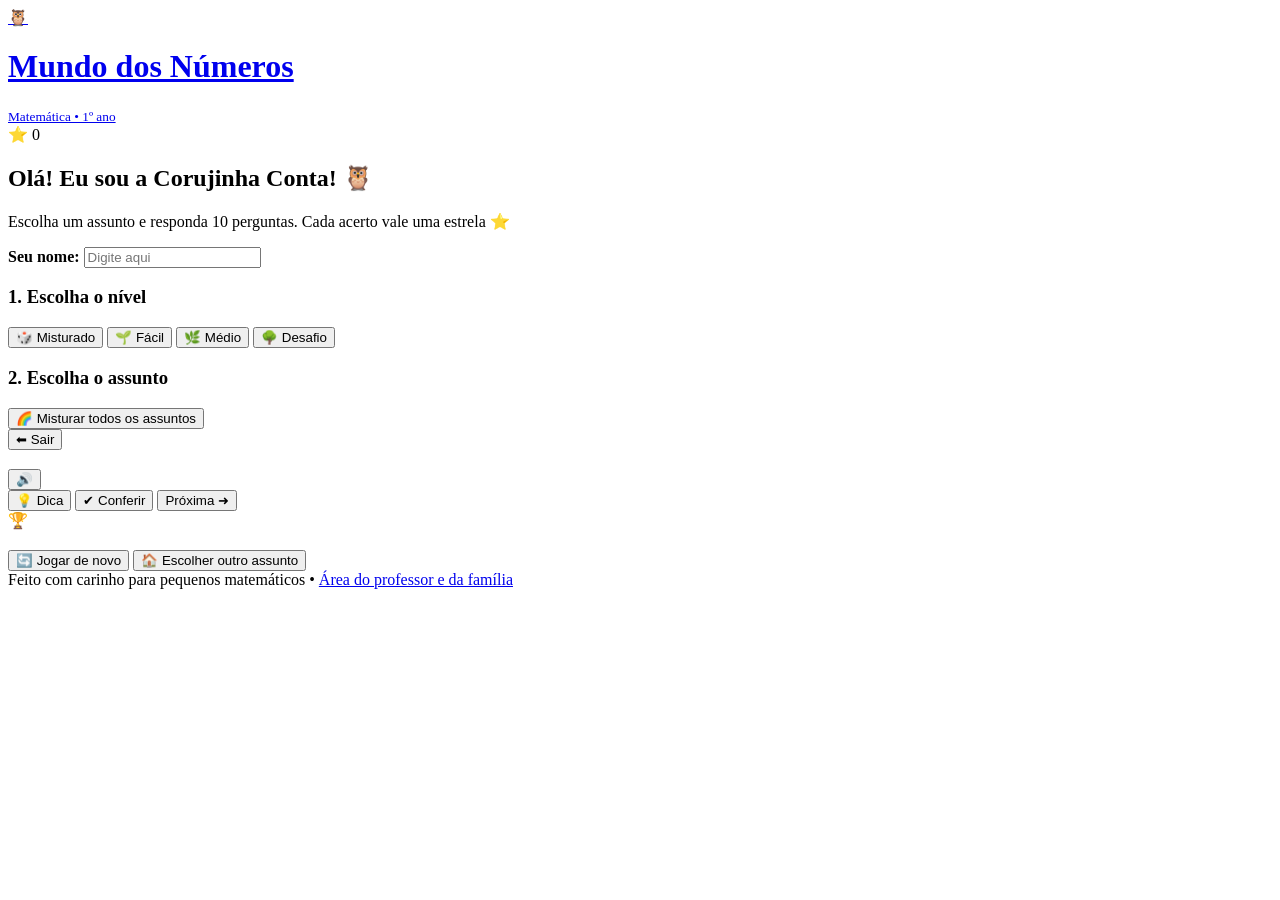
==== index.html @ fe27e99d "Add files via upload" ====
<!doctype html>
<html lang="pt-BR">
<head>
  <meta charset="utf-8">
  <meta name="viewport" content="width=device-width, initial-scale=1">
  <title>Mundo dos Números</title>
  <meta name="description" content="Matemática divertida para o 1º ano do Ensino Fundamental: mais de 1.600 questões para crianças de 6 e 7 anos.">
  <link rel="icon" href="data:image/svg+xml,<svg xmlns='http://www.w3.org/2000/svg' viewBox='0 0 100 100'><text y='.9em' font-size='90'>🦉</text></svg>">
  <link rel="preconnect" href="https://fonts.googleapis.com">
  <link rel="preconnect" href="https://fonts.gstatic.com" crossorigin>
  <link href="https://fonts.googleapis.com/css2?family=Baloo+2:wght@500;600;700;800&family=Nunito:wght@600;700;800&display=swap" rel="stylesheet">
  <link rel="stylesheet" href="css/style.css">
</head>
<body>
  <header class="topo">
    <a class="marca" href="index.html" aria-label="Início">
      <span class="mascote" aria-hidden="true">🦉</span>
      <span><h1>Mundo dos Números</h1><small>Matemática • 1º ano</small></span>
    </a>
    <div class="estrelas-total" id="estrelasTotal" title="Estrelas conquistadas">⭐ 0</div>
  </header>

  <main>
    <!-- ===================== INÍCIO ===================== -->
    <section id="telaInicio">
      <div class="ola">
        <div class="balao">
          <h2 id="saudacao">Olá! Eu sou a Corujinha Conta! 🦉</h2>
          <p>Escolha um assunto e responda 10 perguntas. Cada acerto vale uma estrela ⭐</p>
        </div>
        <div class="nome-campo">
          <label for="nome" style="font-weight:800">Seu nome:</label>
          <input id="nome" maxlength="20" placeholder="Digite aqui" autocomplete="off">
        </div>
      </div>

      <h3 class="secao-titulo">1. Escolha o nível</h3>
      <div class="niveis" role="group" aria-label="Nível">
        <button class="nivel" data-nivel="0" aria-pressed="true">🎲 Misturado</button>
        <button class="nivel" data-nivel="1" aria-pressed="false">🌱 Fácil</button>
        <button class="nivel" data-nivel="2" aria-pressed="false">🌿 Médio</button>
        <button class="nivel" data-nivel="3" aria-pressed="false">🌳 Desafio</button>
      </div>

      <h3 class="secao-titulo">2. Escolha o assunto</h3>
      <div class="temas" id="listaTemas"></div>
      <button class="botao misturar" id="btnMisturar">🌈 Misturar todos os assuntos</button>
    </section>

    <!-- ===================== QUESTÃO ===================== -->
    <section id="telaQuiz" class="oculto">
      <div class="quiz-topo">
        <button class="botao secundario" id="btnSair" aria-label="Voltar ao início">⬅ Sair</button>
        <div class="titulo" id="quizTitulo"></div>
        <div class="bolinhas" id="bolinhas" aria-label="Progresso"></div>
      </div>

      <article class="cartao" id="cartao">
        <div class="etiquetas" id="etiquetas"></div>
        <div class="enunciado-linha">
          <h2 class="enunciado" id="enunciado"></h2>
          <button class="ouvir" id="btnOuvir" title="Ouvir a pergunta" aria-label="Ouvir a pergunta">🔊</button>
        </div>
        <div class="visual oculto" id="visual"></div>
        <div class="relogio oculto" id="relogio"></div>

        <div id="areaResposta"></div>

        <div class="caixa-dica oculto" id="caixaDica"></div>
        <div class="retorno oculto" id="retorno" role="status" aria-live="polite"></div>

        <div class="acoes">
          <button class="botao dica" id="btnDica">💡 Dica</button>
          <button class="botao verde" id="btnConferir">✔ Conferir</button>
          <button class="botao oculto" id="btnProxima">Próxima ➜</button>
        </div>
      </article>
    </section>

    <!-- ===================== RESULTADO ===================== -->
    <section id="telaResultado" class="oculto">
      <article class="cartao resultado">
        <div class="grande" id="resEmoji">🏆</div>
        <h2 id="resTitulo"></h2>
        <p id="resTexto" style="font-weight:700;font-size:20px"></p>
        <div class="grande" id="resEstrelas" style="font-size:44px"></div>
        <div class="acoes">
          <button class="botao" id="btnDeNovo">🔄 Jogar de novo</button>
          <button class="botao secundario" id="btnInicio">🏠 Escolher outro assunto</button>
        </div>
        <div class="revisao oculto" id="revisao"></div>
      </article>
    </section>
  </main>

  <footer class="rodape">
    Feito com carinho para pequenos matemáticos • <a href="professor.html">Área do professor e da família</a>
  </footer>

  <script src="js/questoes.js"></script>
  <script src="js/comum.js"></script>
  <script src="js/app.js"></script>
</body>
</html>
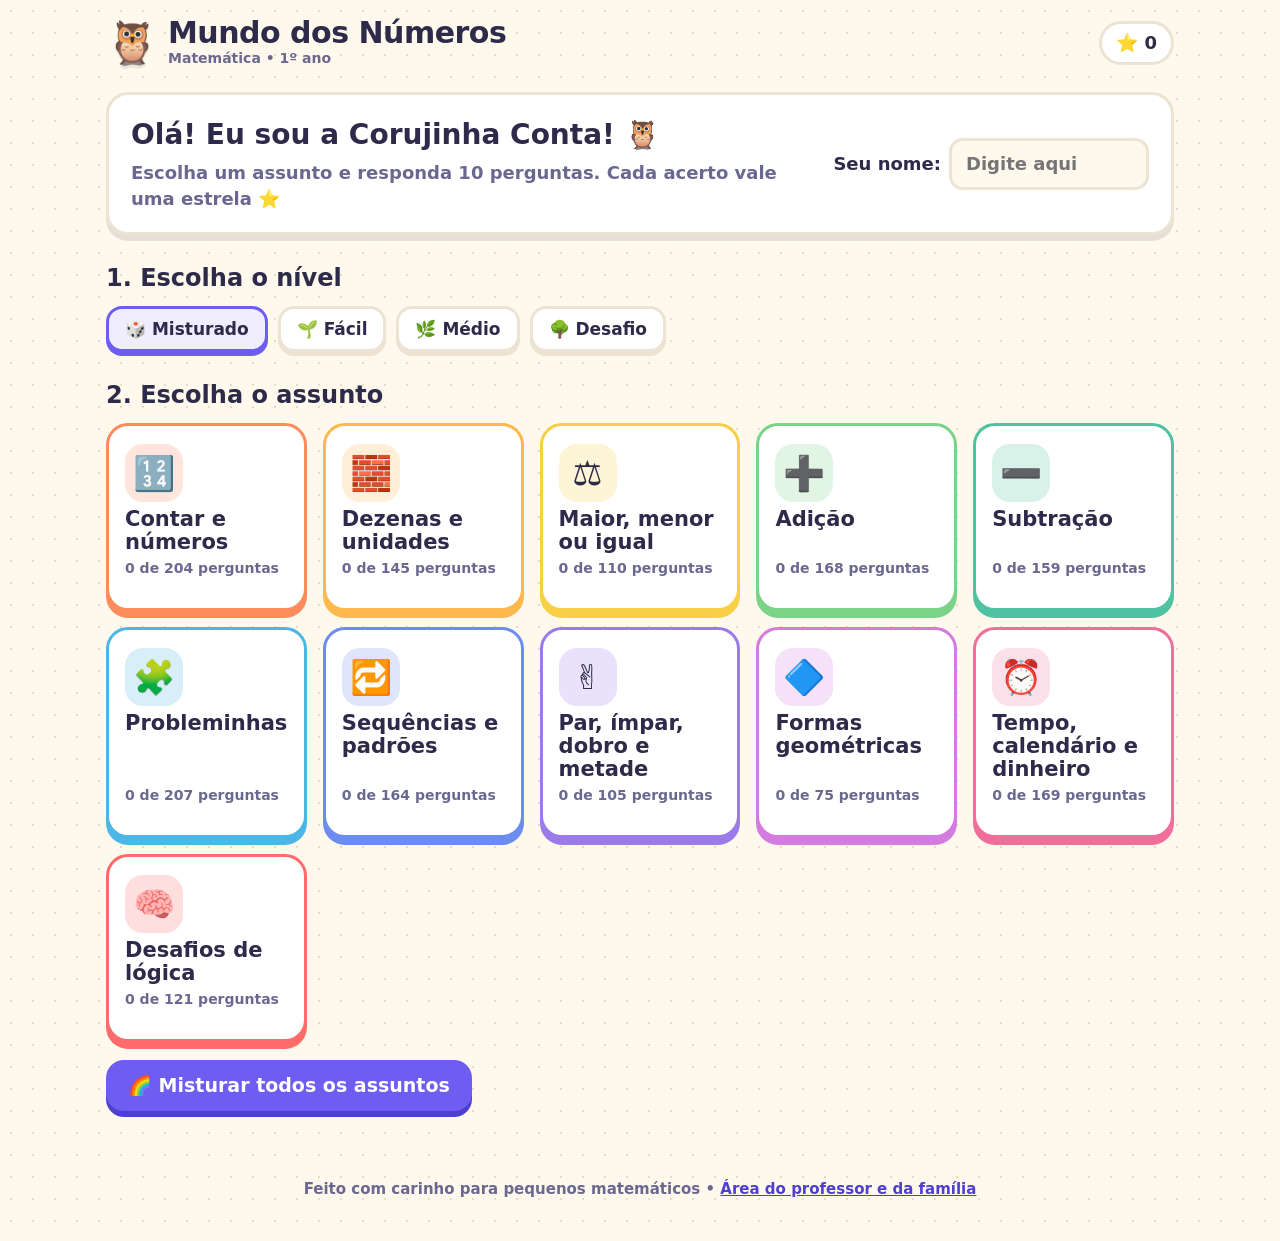
==== commit c2d929b4: "Add files via upload" ====
--- a/index.html
+++ b/index.html
@@ -1,4 +1,6 @@
 <!doctype html>
+<!-- ARQUIVO GERADO por scripts/montar_site.py a partir de modelos/index.html.
+     Para mudar a página, edite modelos/index.html, css/ ou js/ e rode o gerador. -->
 <html lang="pt-BR">
 <head>
   <meta charset="utf-8">
@@ -9,7 +11,281 @@
   <link rel="preconnect" href="https://fonts.googleapis.com">
   <link rel="preconnect" href="https://fonts.gstatic.com" crossorigin>
   <link href="https://fonts.googleapis.com/css2?family=Baloo+2:wght@500;600;700;800&family=Nunito:wght@600;700;800&display=swap" rel="stylesheet">
-  <link rel="stylesheet" href="css/style.css">
+  <style>
+/* ==========================================================================
+   Mundo dos Números — estilos
+   Para mudar as cores do site inteiro, altere as variáveis abaixo.
+   ========================================================================== */
+:root {
+  --fundo: #fff8ec;
+  --papel: #ffffff;
+  --tinta: #2d2a4a;
+  --tinta-suave: #6b6890;
+  --linha: #ece3d2;
+  --primaria: #6d5df0;
+  --primaria-escura: #4e3fd0;
+  --certo: #2fb67a;
+  --certo-fundo: #e3f8ee;
+  --errado: #ef5b6c;
+  --errado-fundo: #ffe9ec;
+  --dica: #ffb020;
+  --dica-fundo: #fff3d6;
+  --sombra: 0 6px 0 rgba(45, 42, 74, .12);
+  --raio: 22px;
+  --fonte-titulo: "Baloo 2", "Comic Sans MS", system-ui, sans-serif;
+  --fonte-texto: "Nunito", system-ui, sans-serif;
+}
+
+* { box-sizing: border-box; }
+html, body { margin: 0; }
+body {
+  font-family: var(--fonte-texto);
+  color: var(--tinta);
+  background-color: var(--fundo);
+  background-image: radial-gradient(#e9dcc3 1.2px, transparent 1.2px);
+  background-size: 22px 22px;
+  min-height: 100vh;
+  font-size: 18px;
+  line-height: 1.45;
+}
+button { font-family: inherit; cursor: pointer; }
+a { color: var(--primaria-escura); }
+.oculto { display: none !important; }
+
+/* ---------- topo ---------- */
+.topo {
+  display: flex; align-items: center; justify-content: space-between; gap: 12px;
+  max-width: 1100px; margin: 0 auto; padding: 18px 16px 6px;
+}
+.marca { display: flex; align-items: center; gap: 10px; text-decoration: none; color: var(--tinta); }
+.marca .mascote { font-size: 42px; line-height: 1; filter: drop-shadow(0 3px 0 rgba(0,0,0,.08)); }
+.marca h1 { font-family: var(--fonte-titulo); font-size: 30px; margin: 0; line-height: 1; letter-spacing: -.5px; }
+.marca small { display: block; font-size: 14px; color: var(--tinta-suave); font-weight: 700; }
+.estrelas-total {
+  background: var(--papel); border: 3px solid var(--linha); border-radius: 999px;
+  padding: 6px 14px; font-weight: 800; font-size: 18px; white-space: nowrap;
+}
+
+main { max-width: 1100px; margin: 0 auto; padding: 8px 16px 48px; }
+
+/* ---------- boas-vindas ---------- */
+.ola {
+  display: flex; gap: 18px; align-items: center; flex-wrap: wrap;
+  background: var(--papel); border-radius: var(--raio); padding: 20px 22px;
+  border: 3px solid var(--linha); box-shadow: var(--sombra); margin: 10px 0 22px;
+}
+.ola .balao { flex: 1 1 280px; }
+.ola h2 { font-family: var(--fonte-titulo); font-size: 28px; margin: 0 0 4px; }
+.ola p { margin: 0; color: var(--tinta-suave); font-weight: 600; }
+.nome-campo { display: flex; gap: 8px; align-items: center; flex-wrap: wrap; }
+.nome-campo input {
+  font: inherit; font-weight: 700; padding: 10px 14px; border-radius: 14px;
+  border: 3px solid var(--linha); min-width: 0; width: 200px; background: var(--fundo);
+}
+.nome-campo input:focus { outline: none; border-color: var(--primaria); }
+
+.secao-titulo { font-family: var(--fonte-titulo); font-size: 24px; margin: 26px 0 10px; }
+
+/* ---------- níveis ---------- */
+.niveis { display: flex; gap: 10px; flex-wrap: wrap; }
+.nivel {
+  border: 3px solid var(--linha); background: var(--papel); color: var(--tinta);
+  border-radius: 16px; padding: 10px 16px; font-weight: 800; font-size: 17px;
+  box-shadow: 0 4px 0 var(--linha); transition: transform .08s;
+}
+.nivel[aria-pressed="true"] { border-color: var(--primaria); background: #efedff; box-shadow: 0 4px 0 var(--primaria); }
+.nivel:active { transform: translateY(3px); box-shadow: 0 1px 0 var(--linha); }
+
+/* ---------- cartões de tema ---------- */
+.temas { display: grid; grid-template-columns: repeat(auto-fill, minmax(200px, 1fr)); gap: 16px; }
+.tema {
+  position: relative; text-align: left; border: none; border-radius: var(--raio);
+  padding: 18px 16px 16px; background: var(--papel); color: var(--tinta);
+  box-shadow: 0 7px 0 var(--cor, var(--primaria)); border: 3px solid var(--cor, var(--primaria));
+  transition: transform .1s, box-shadow .1s; min-height: 150px;
+  display: flex; flex-direction: column; gap: 6px;
+}
+.tema:hover { transform: translateY(-3px); box-shadow: 0 10px 0 var(--cor); }
+.tema:active { transform: translateY(5px); box-shadow: 0 2px 0 var(--cor); }
+.tema .icone {
+  font-size: 34px; width: 58px; height: 58px; border-radius: 18px; display: grid; place-items: center;
+  background: var(--fundo); /* navegadores antigos */
+  background: color-mix(in srgb, var(--cor) 22%, white);
+}
+.tema .nome { font-family: var(--fonte-titulo); font-size: 21px; line-height: 1.1; font-weight: 700; }
+.tema .info { font-size: 14px; color: var(--tinta-suave); font-weight: 700; margin-top: auto; }
+.barra { height: 10px; border-radius: 99px; background: var(--linha); overflow: hidden; }
+.barra > span { display: block; height: 100%; background: var(--cor, var(--primaria)); border-radius: 99px; }
+
+.botao {
+  border: none; border-radius: 18px; padding: 14px 22px; font-size: 19px; font-weight: 800;
+  background: var(--primaria); color: white; box-shadow: 0 6px 0 var(--primaria-escura);
+  transition: transform .08s, box-shadow .08s; display: inline-flex; align-items: center; gap: 8px;
+}
+.botao:active { transform: translateY(4px); box-shadow: 0 2px 0 var(--primaria-escura); }
+.botao.secundario { background: var(--papel); color: var(--tinta); border: 3px solid var(--linha); box-shadow: 0 5px 0 var(--linha); }
+.botao.dica { background: var(--dica); box-shadow: 0 6px 0 #d48a00; color: #3b2a00; }
+.botao.verde { background: var(--certo); box-shadow: 0 6px 0 #1f8a5a; }
+.botao:disabled { opacity: .45; cursor: not-allowed; }
+.misturar { margin-top: 18px; }
+
+/* ---------- tela de questão ---------- */
+.quiz-topo { display: flex; align-items: center; gap: 12px; flex-wrap: wrap; margin: 8px 0 14px; }
+.quiz-topo .titulo { font-family: var(--fonte-titulo); font-size: 22px; font-weight: 700; flex: 1; }
+.bolinhas { display: flex; gap: 6px; flex-wrap: wrap; }
+.bolinhas span {
+  width: 22px; height: 22px; border-radius: 50%; background: var(--linha); border: 3px solid var(--papel);
+  box-shadow: 0 0 0 2px var(--linha);
+}
+.bolinhas span.atual { background: var(--primaria); box-shadow: 0 0 0 2px var(--primaria); }
+.bolinhas span.ok { background: var(--certo); box-shadow: 0 0 0 2px var(--certo); }
+.bolinhas span.quase { background: var(--dica); box-shadow: 0 0 0 2px var(--dica); }
+.bolinhas span.erro { background: var(--errado); box-shadow: 0 0 0 2px var(--errado); }
+
+.cartao {
+  background: var(--papel); border-radius: 28px; border: 3px solid var(--linha);
+  box-shadow: var(--sombra); padding: 26px 24px; max-width: 820px; margin: 0 auto;
+}
+.etiquetas { display: flex; gap: 8px; flex-wrap: wrap; margin-bottom: 10px; }
+.etiqueta { font-size: 13px; font-weight: 800; padding: 4px 10px; border-radius: 99px; background: var(--fundo); color: var(--tinta-suave); }
+.enunciado-linha { display: flex; gap: 12px; align-items: flex-start; }
+.enunciado { font-family: var(--fonte-titulo); font-size: 30px; line-height: 1.2; margin: 0; flex: 1; font-weight: 600; }
+.ouvir {
+  border: 3px solid var(--linha); background: var(--fundo); border-radius: 14px; font-size: 22px;
+  width: 50px; height: 50px; flex: none;
+}
+.visual {
+  font-size: 40px; line-height: 1.5; text-align: center; margin: 18px 0 6px; letter-spacing: 2px;
+  word-break: break-word; background: var(--fundo); border-radius: 18px; padding: 12px;
+}
+.relogio { display: flex; justify-content: center; margin: 14px 0; }
+.relogio svg { width: 220px; height: 220px; }
+
+/* opções */
+.opcoes { display: grid; grid-template-columns: repeat(auto-fit, minmax(150px, 1fr)); gap: 12px; margin-top: 22px; }
+.opcao {
+  border: 3px solid var(--linha); background: var(--papel); color: var(--tinta);
+  border-radius: 18px; padding: 16px 12px; font-size: 24px; font-weight: 800; min-height: 70px;
+  box-shadow: 0 5px 0 var(--linha); transition: transform .08s;
+}
+.opcao:hover:not(:disabled) { border-color: var(--primaria); }
+.opcao.marcada { border-color: var(--primaria); background: #efedff; box-shadow: 0 5px 0 var(--primaria); }
+.opcao.certa { border-color: var(--certo); background: var(--certo-fundo); box-shadow: 0 5px 0 var(--certo); }
+.opcao.errada { border-color: var(--errado); background: var(--errado-fundo); box-shadow: 0 5px 0 var(--errado); }
+.opcoes.sinais .opcao { font-size: 40px; }
+
+/* resposta numérica + teclado */
+.numero-area { display: flex; flex-direction: column; align-items: center; gap: 14px; margin-top: 22px; }
+.visor {
+  font-family: var(--fonte-titulo); font-size: 48px; font-weight: 700; min-width: 160px; text-align: center;
+  border: 4px dashed var(--primaria); border-radius: 20px; padding: 4px 20px; background: #f6f5ff; min-height: 80px;
+}
+.visor.vazio { color: #c8c3ef; }
+.teclado { display: grid; grid-template-columns: repeat(3, 76px); gap: 10px; }
+.tecla {
+  border: 3px solid var(--linha); background: var(--papel); border-radius: 16px; height: 64px;
+  font-size: 28px; font-weight: 800; color: var(--tinta); box-shadow: 0 5px 0 var(--linha);
+}
+.tecla:active { transform: translateY(4px); box-shadow: 0 1px 0 var(--linha); }
+.tecla.apagar { font-size: 22px; }
+
+/* ordenar */
+.ordenar-resp, .ordenar-itens { display: flex; gap: 10px; flex-wrap: wrap; justify-content: center; margin-top: 16px; }
+.ordenar-resp {
+  min-height: 74px; border: 4px dashed var(--linha); border-radius: 20px; padding: 10px; align-items: center;
+}
+.ficha {
+  border: 3px solid var(--primaria); background: #efedff; color: var(--tinta); border-radius: 16px;
+  padding: 10px 18px; font-size: 24px; font-weight: 800; box-shadow: 0 4px 0 var(--primaria); min-width: 64px;
+}
+.ficha:disabled { opacity: .25; }
+.ordenar-resp .ficha { background: var(--papel); }
+.ordenar-resp .vazio { color: var(--tinta-suave); font-weight: 700; }
+
+.acoes { display: flex; gap: 12px; justify-content: center; flex-wrap: wrap; margin-top: 24px; }
+
+/* dica e retorno */
+.caixa-dica, .retorno { margin-top: 18px; border-radius: 18px; padding: 14px 18px; font-weight: 700; font-size: 19px; }
+.caixa-dica { background: var(--dica-fundo); border: 3px solid var(--dica); }
+.retorno.certo { background: var(--certo-fundo); border: 3px solid var(--certo); }
+.retorno.errado { background: var(--errado-fundo); border: 3px solid var(--errado); }
+.retorno.quase { background: var(--dica-fundo); border: 3px solid var(--dica); }
+.retorno strong { font-family: var(--fonte-titulo); font-size: 24px; display: block; }
+
+/* resultado */
+.resultado { text-align: center; }
+.resultado .grande { font-size: 76px; line-height: 1; margin: 6px 0; }
+.resultado h2 { font-family: var(--fonte-titulo); font-size: 36px; margin: 6px 0; }
+.revisao { text-align: left; margin-top: 22px; }
+.revisao li { margin-bottom: 10px; }
+
+.rodape { text-align: center; color: var(--tinta-suave); font-size: 15px; padding: 20px 16px 40px; font-weight: 600; }
+
+/* animações */
+@keyframes pulo { 0%,100% { transform: scale(1); } 40% { transform: scale(1.06); } }
+@keyframes tremer { 0%,100% { transform: translateX(0); } 25% { transform: translateX(-8px); } 75% { transform: translateX(8px); } }
+.pular { animation: pulo .35s ease; }
+.tremer { animation: tremer .3s ease; }
+.confete { position: fixed; top: -40px; font-size: 28px; pointer-events: none; z-index: 50; animation: cair 1.6s linear forwards; }
+@keyframes cair { to { transform: translateY(110vh) rotate(540deg); opacity: .8; } }
+@media (prefers-reduced-motion: reduce) {
+  .pular, .tremer, .confete { animation: none !important; }
+  .confete { display: none; }
+}
+
+/* ---------- área do professor ---------- */
+.filtros {
+  display: grid; grid-template-columns: repeat(auto-fit, minmax(180px, 1fr)); gap: 12px;
+  background: var(--papel); border: 3px solid var(--linha); border-radius: var(--raio); padding: 16px; margin: 14px 0;
+}
+.filtros label { display: flex; flex-direction: column; font-weight: 800; font-size: 14px; gap: 4px; color: var(--tinta-suave); }
+.filtros select, .filtros input {
+  font: inherit; font-size: 16px; padding: 8px 10px; border-radius: 12px; border: 3px solid var(--linha); background: var(--fundo); color: var(--tinta);
+}
+.resumo { display: grid; grid-template-columns: repeat(auto-fill, minmax(150px, 1fr)); gap: 10px; margin: 10px 0 18px; }
+.resumo div { background: var(--papel); border-radius: 16px; border: 3px solid var(--linha); padding: 10px 12px; font-weight: 700; font-size: 15px; }
+.resumo b { display: block; font-family: var(--fonte-titulo); font-size: 26px; }
+.lista-q { list-style: none; padding: 0; margin: 0; display: flex; flex-direction: column; gap: 10px; }
+.lista-q li { background: var(--papel); border-radius: 16px; border: 3px solid var(--linha); padding: 12px 16px; font-size: 16px; }
+.lista-q .cab { display: flex; gap: 8px; flex-wrap: wrap; font-size: 13px; font-weight: 800; color: var(--tinta-suave); margin-bottom: 4px; }
+.lista-q .q-enun { font-weight: 700; font-size: 17px; }
+.lista-q .q-vis { font-size: 24px; letter-spacing: 1px; margin: 4px 0; }
+.lista-q .q-op { color: var(--tinta-suave); }
+.lista-q .q-resp { color: var(--certo); font-weight: 800; }
+.lista-q .q-exp { color: var(--tinta-suave); font-size: 15px; }
+.lista-q svg { width: 90px; height: 90px; display: block; margin: 4px 0; }
+.mais { display: block; margin: 16px auto; }
+
+/* folha para imprimir */
+.folha { display: none; }
+@media print {
+  @page { margin: 14mm; }
+  body { background: white; font-size: 14pt; }
+  .nao-imprimir, .topo, .rodape { display: none !important; }
+  .folha { display: block; }
+  .folha h1 { font-family: var(--fonte-titulo); font-size: 22pt; margin: 0 0 4pt; }
+  .folha .cabecalho { border-bottom: 2px solid #999; padding-bottom: 8pt; margin-bottom: 12pt; }
+  .folha ol { padding-left: 22pt; }
+  .folha li { margin-bottom: 14pt; break-inside: avoid; }
+  .folha .linha-resp { display: inline-block; border-bottom: 1.5px solid #555; min-width: 90pt; margin-left: 6pt; }
+  .folha .vis { font-size: 20pt; }
+  .folha svg { width: 110px; height: 110px; display: block; }
+  .folha .gabarito { break-before: page; }
+  .folha .op { margin-left: 4pt; }
+}
+
+@media (max-width: 560px) {
+  body { font-size: 17px; }
+  .marca h1 { font-size: 24px; }
+  .marca .mascote { font-size: 34px; }
+  .enunciado { font-size: 24px; }
+  .visual { font-size: 30px; }
+  .cartao { padding: 18px 14px; border-radius: 22px; }
+  .teclado { grid-template-columns: repeat(3, 68px); }
+  .opcao { font-size: 20px; }
+}
+
+</style>
 </head>
 <body>
   <header class="topo">
@@ -97,8 +373,2186 @@
     Feito com carinho para pequenos matemáticos • <a href="professor.html">Área do professor e da família</a>
   </footer>
 
-  <script src="js/questoes.js"></script>
-  <script src="js/comum.js"></script>
-  <script src="js/app.js"></script>
+  <script>
+    /* Mostra um aviso na tela se algo der errado (em vez de deixar a página parada). */
+    window.mostrarProblema = function (msg) {
+      var d = document.getElementById("avisoProblema");
+      if (!d) {
+        d = document.createElement("div");
+        d.id = "avisoProblema";
+        d.setAttribute("role", "alert");
+        d.style.cssText = "max-width:820px;margin:16px auto;padding:16px 20px;border-radius:18px;background:#ffe9ec;border:3px solid #ef5b6c;color:#2d2a4a;font:600 17px/1.45 system-ui,sans-serif";
+        d.innerHTML = "<b>Ops! O site não carregou direito.</b><br>Tente recarregar a página (tecla F5). Se continuar, envie o detalhe abaixo para quem mantém o site.<br><small id='avisoDetalhe'></small>";
+        (document.body || document.documentElement).insertBefore(d, (document.body || document.documentElement).firstChild);
+      }
+      document.getElementById("avisoDetalhe").innerHTML = "Detalhe técnico: " + String(msg).replace(/</g, "&lt;");
+    };
+    window.onerror = function (msg, arquivo, linha) {
+      var f = arquivo ? String(arquivo).split("/").pop() : "";
+      window.mostrarProblema(msg + (f ? " (" + f + ", linha " + linha + ")" : ""));
+    };
+  </script>
+  <script>
+/* ---- js/questoes.js ---- */
+// Arquivo gerado automaticamente por scripts/gerar_questoes.py — não edite à mão.
+window.TEMAS = [{"id": "contagem", "sigla": "CON", "nome": "Contar e números", "icone": "🔢", "cor": "#ff8a5c", "bncc": "EF01MA01, EF01MA02, EF01MA04"}, {"id": "dezenas", "sigla": "DEZ", "nome": "Dezenas e unidades", "icone": "🧱", "cor": "#ffb84d", "bncc": "EF01MA07"}, {"id": "comparar", "sigla": "COM", "nome": "Maior, menor ou igual", "icone": "⚖️", "cor": "#f7d046", "bncc": "EF01MA03, EF01MA05"}, {"id": "adicao", "sigla": "ADI", "nome": "Adição", "icone": "➕", "cor": "#7bd389", "bncc": "EF01MA06, EF01MA08"}, {"id": "subtracao", "sigla": "SUB", "nome": "Subtração", "icone": "➖", "cor": "#4fc3a1", "bncc": "EF01MA06, EF01MA08"}, {"id": "problemas", "sigla": "PRO", "nome": "Probleminhas", "icone": "🧩", "cor": "#4db6e8", "bncc": "EF01MA08"}, {"id": "sequencias", "sigla": "SEQ", "nome": "Sequências e padrões", "icone": "🔁", "cor": "#6d8cf0", "bncc": "EF01MA09, EF01MA10"}, {"id": "parimpar", "sigla": "PAR", "nome": "Par, ímpar, dobro e metade", "icone": "✌️", "cor": "#9b7be8", "bncc": "EF01MA06, EF01MA08"}, {"id": "geometria", "sigla": "GEO", "nome": "Formas geométricas", "icone": "🔷", "cor": "#d47be0", "bncc": "EF01MA11, EF01MA12, EF01MA13, EF01MA14"}, {"id": "medidas", "sigla": "MED", "nome": "Tempo, calendário e dinheiro", "icone": "⏰", "cor": "#ef6f9a", "bncc": "EF01MA15, EF01MA16, EF01MA17, EF01MA18, EF01MA19"}, {"id": "desafios", "sigla": "DES", "nome": "Desafios de lógica", "icone": "🧠", "cor": "#ff6b6b", "bncc": "EF01MA08, EF01MA10"}];
+window.QUESTOES = [
+{"id": "CON-001", "tema": "contagem", "nivel": 1, "tipo": "numero", "enunciado": "Quantas maçãs você vê?", "visual": "🍎🍎🍎🍎", "resposta": 4, "dica": "Aponte com o dedo e conte um por um.", "explicacao": "São 4 maçãs.", "bncc": "EF01MA02"},
+{"id": "CON-002", "tema": "contagem", "nivel": 1, "tipo": "numero", "enunciado": "Quantas maçãs você vê?", "visual": "🍎🍎🍎🍎🍎 🍎", "resposta": 6, "dica": "Aponte com o dedo e conte um por um.", "explicacao": "São 6 maçãs.", "bncc": "EF01MA02"},
+{"id": "CON-003", "tema": "contagem", "nivel": 2, "tipo": "numero", "enunciado": "Quantas maçãs você vê?", "visual": "🍎🍎🍎🍎🍎 🍎🍎🍎🍎🍎 🍎🍎🍎🍎🍎 🍎🍎🍎🍎", "resposta": 19, "dica": "Os desenhos estão em grupinhos de 5. Conte de 5 em 5 e depois o que sobrou!", "explicacao": "Há 3 grupos de 5 (15) e mais 4: 15 + 4 = 19.", "bncc": "EF01MA02"},
+{"id": "CON-004", "tema": "contagem", "nivel": 3, "tipo": "numero", "enunciado": "Quantas maçãs você vê?", "visual": "🍎🍎🍎🍎🍎 🍎🍎🍎🍎🍎 🍎🍎🍎🍎🍎 🍎🍎🍎🍎🍎 🍎🍎🍎🍎🍎 🍎🍎🍎🍎🍎 🍎", "resposta": 31, "dica": "Os desenhos estão em grupinhos de 5. Conte de 5 em 5 e depois o que sobrou!", "explicacao": "Há 6 grupos de 5 (30) e mais 1: 30 + 1 = 31.", "bncc": "EF01MA02"},
+{"id": "CON-005", "tema": "contagem", "nivel": 3, "tipo": "numero", "enunciado": "Quantas maçãs você vê?", "visual": "🍎🍎🍎🍎🍎 🍎🍎🍎🍎🍎 🍎🍎🍎🍎🍎 🍎🍎🍎🍎🍎 🍎🍎", "resposta": 22, "dica": "Os desenhos estão em grupinhos de 5. Conte de 5 em 5 e depois o que sobrou!", "explicacao": "Há 4 grupos de 5 (20) e mais 2: 20 + 2 = 22.", "bncc": "EF01MA02"},
+{"id": "CON-006", "tema": "contagem", "nivel": 1, "tipo": "numero", "enunciado": "Quantas estrelas você vê?", "visual": "⭐⭐⭐⭐⭐", "resposta": 5, "dica": "Aponte com o dedo e conte um por um.", "explicacao": "São 5 estrelas.", "bncc": "EF01MA02"},
+{"id": "CON-007", "tema": "contagem", "nivel": 1, "tipo": "numero", "enunciado": "Quantas estrelas você vê?", "visual": "⭐⭐⭐⭐⭐ ⭐⭐⭐", "resposta": 8, "dica": "Aponte com o dedo e conte um por um.", "explicacao": "São 8 estrelas.", "bncc": "EF01MA02"},
+{"id": "CON-008", "tema": "contagem", "nivel": 2, "tipo": "numero", "enunciado": "Quantas estrelas você vê?", "visual": "⭐⭐⭐⭐⭐ ⭐⭐⭐⭐⭐ ⭐⭐⭐⭐⭐ ⭐⭐⭐⭐⭐", "resposta": 20, "dica": "Os desenhos estão em grupinhos de 5. Conte de 5 em 5 e depois o que sobrou!", "explicacao": "Há 4 grupos de 5 (20) e mais 0: 20 + 0 = 20.", "bncc": "EF01MA02"},
+{"id": "CON-009", "tema": "contagem", "nivel": 2, "tipo": "numero", "enunciado": "Quantas estrelas você vê?", "visual": "⭐⭐⭐⭐⭐ ⭐⭐⭐⭐⭐ ⭐⭐⭐⭐⭐ ⭐⭐⭐⭐", "resposta": 19, "dica": "Os desenhos estão em grupinhos de 5. Conte de 5 em 5 e depois o que sobrou!", "explicacao": "Há 3 grupos de 5 (15) e mais 4: 15 + 4 = 19.", "bncc": "EF01MA02"},
+{"id": "CON-010", "tema": "contagem", "nivel": 3, "tipo": "numero", "enunciado": "Quantas estrelas você vê?", "visual": "⭐⭐⭐⭐⭐ ⭐⭐⭐⭐⭐ ⭐⭐⭐⭐⭐ ⭐⭐⭐⭐⭐ ⭐⭐⭐⭐⭐ ⭐⭐", "resposta": 27, "dica": "Os desenhos estão em grupinhos de 5. Conte de 5 em 5 e depois o que sobrou!", "explicacao": "Há 5 grupos de 5 (25) e mais 2: 25 + 2 = 27.", "bncc": "EF01MA02"},
+{"id": "CON-011", "tema": "contagem", "nivel": 3, "tipo": "numero", "enunciado": "Quantas estrelas você vê?", "visual": "⭐⭐⭐⭐⭐ ⭐⭐⭐⭐⭐ ⭐⭐⭐⭐⭐ ⭐⭐⭐⭐⭐ ⭐⭐⭐⭐⭐ ⭐⭐⭐⭐⭐", "resposta": 30, "dica": "Os desenhos estão em grupinhos de 5. Conte de 5 em 5 e depois o que sobrou!", "explicacao": "Há 6 grupos de 5 (30) e mais 0: 30 + 0 = 30.", "bncc": "EF01MA02"},
+{"id": "CON-012", "tema": "contagem", "nivel": 1, "tipo": "numero", "enunciado": "Quantos peixinhos você vê?", "visual": "🐟🐟🐟🐟🐟 🐟🐟🐟", "resposta": 8, "dica": "Aponte com o dedo e conte um por um.", "explicacao": "São 8 peixinhos.", "bncc": "EF01MA02"},
+{"id": "CON-013", "tema": "contagem", "nivel": 1, "tipo": "numero", "enunciado": "Quantos peixinhos você vê?", "visual": "🐟🐟🐟🐟🐟 🐟🐟🐟🐟🐟", "resposta": 10, "dica": "Aponte com o dedo e conte um por um.", "explicacao": "São 10 peixinhos.", "bncc": "EF01MA02"},
+{"id": "CON-014", "tema": "contagem", "nivel": 2, "tipo": "numero", "enunciado": "Quantos peixinhos você vê?", "visual": "🐟🐟🐟🐟🐟 🐟🐟🐟🐟🐟 🐟🐟🐟🐟🐟 🐟🐟🐟", "resposta": 18, "dica": "Os desenhos estão em grupinhos de 5. Conte de 5 em 5 e depois o que sobrou!", "explicacao": "Há 3 grupos de 5 (15) e mais 3: 15 + 3 = 18.", "bncc": "EF01MA02"},
+{"id": "CON-015", "tema": "contagem", "nivel": 2, "tipo": "numero", "enunciado": "Quantos peixinhos você vê?", "visual": "🐟🐟🐟🐟🐟 🐟🐟🐟🐟🐟 🐟🐟🐟🐟🐟 🐟🐟🐟🐟🐟", "resposta": 20, "dica": "Os desenhos estão em grupinhos de 5. Conte de 5 em 5 e depois o que sobrou!", "explicacao": "Há 4 grupos de 5 (20) e mais 0: 20 + 0 = 20.", "bncc": "EF01MA02"},
+{"id": "CON-016", "tema": "contagem", "nivel": 3, "tipo": "numero", "enunciado": "Quantos peixinhos você vê?", "visual": "🐟🐟🐟🐟🐟 🐟🐟🐟🐟🐟 🐟🐟🐟🐟🐟 🐟🐟🐟🐟🐟 🐟🐟🐟🐟🐟 🐟🐟🐟", "resposta": 28, "dica": "Os desenhos estão em grupinhos de 5. Conte de 5 em 5 e depois o que sobrou!", "explicacao": "Há 5 grupos de 5 (25) e mais 3: 25 + 3 = 28.", "bncc": "EF01MA02"},
+{"id": "CON-017", "tema": "contagem", "nivel": 3, "tipo": "numero", "enunciado": "Quantos peixinhos você vê?", "visual": "🐟🐟🐟🐟🐟 🐟🐟🐟🐟🐟 🐟🐟🐟🐟🐟 🐟🐟🐟🐟🐟 🐟🐟🐟🐟", "resposta": 24, "dica": "Os desenhos estão em grupinhos de 5. Conte de 5 em 5 e depois o que sobrou!", "explicacao": "Há 4 grupos de 5 (20) e mais 4: 20 + 4 = 24.", "bncc": "EF01MA02"},
+{"id": "CON-018", "tema": "contagem", "nivel": 1, "tipo": "numero", "enunciado": "Quantos balões você vê?", "visual": "🎈🎈🎈🎈", "resposta": 4, "dica": "Aponte com o dedo e conte um por um.", "explicacao": "São 4 balões.", "bncc": "EF01MA02"},
+{"id": "CON-019", "tema": "contagem", "nivel": 1, "tipo": "numero", "enunciado": "Quantos balões você vê?", "visual": "🎈🎈🎈🎈🎈 🎈🎈🎈", "resposta": 8, "dica": "Aponte com o dedo e conte um por um.", "explicacao": "São 8 balões.", "bncc": "EF01MA02"},
+{"id": "CON-020", "tema": "contagem", "nivel": 2, "tipo": "numero", "enunciado": "Quantos balões você vê?", "visual": "🎈🎈🎈🎈🎈 🎈🎈🎈🎈🎈 🎈🎈", "resposta": 12, "dica": "Os desenhos estão em grupinhos de 5. Conte de 5 em 5 e depois o que sobrou!", "explicacao": "Há 2 grupos de 5 (10) e mais 2: 10 + 2 = 12.", "bncc": "EF01MA02"},
+{"id": "CON-021", "tema": "contagem", "nivel": 3, "tipo": "numero", "enunciado": "Quantos balões você vê?", "visual": "🎈🎈🎈🎈🎈 🎈🎈🎈🎈🎈 🎈🎈🎈🎈🎈 🎈🎈🎈🎈🎈 🎈🎈🎈🎈🎈", "resposta": 25, "dica": "Os desenhos estão em grupinhos de 5. Conte de 5 em 5 e depois o que sobrou!", "explicacao": "Há 5 grupos de 5 (25) e mais 0: 25 + 0 = 25.", "bncc": "EF01MA02"},
+{"id": "CON-022", "tema": "contagem", "nivel": 3, "tipo": "numero", "enunciado": "Quantos balões você vê?", "visual": "🎈🎈🎈🎈🎈 🎈🎈🎈🎈🎈 🎈🎈🎈🎈🎈 🎈🎈🎈🎈🎈 🎈🎈", "resposta": 22, "dica": "Os desenhos estão em grupinhos de 5. Conte de 5 em 5 e depois o que sobrou!", "explicacao": "Há 4 grupos de 5 (20) e mais 2: 20 + 2 = 22.", "bncc": "EF01MA02"},
+{"id": "CON-023", "tema": "contagem", "nivel": 1, "tipo": "numero", "enunciado": "Quantas flores você vê?", "visual": "🌸🌸🌸🌸🌸 🌸🌸", "resposta": 7, "dica": "Aponte com o dedo e conte um por um.", "explicacao": "São 7 flores.", "bncc": "EF01MA02"},
+{"id": "CON-024", "tema": "contagem", "nivel": 1, "tipo": "numero", "enunciado": "Quantas flores você vê?", "visual": "🌸🌸🌸🌸", "resposta": 4, "dica": "Aponte com o dedo e conte um por um.", "explicacao": "São 4 flores.", "bncc": "EF01MA02"},
+{"id": "CON-025", "tema": "contagem", "nivel": 2, "tipo": "numero", "enunciado": "Quantas flores você vê?", "visual": "🌸🌸🌸🌸🌸 🌸🌸🌸🌸🌸 🌸🌸🌸🌸🌸 🌸🌸🌸", "resposta": 18, "dica": "Os desenhos estão em grupinhos de 5. Conte de 5 em 5 e depois o que sobrou!", "explicacao": "Há 3 grupos de 5 (15) e mais 3: 15 + 3 = 18.", "bncc": "EF01MA02"},
+{"id": "CON-026", "tema": "contagem", "nivel": 2, "tipo": "numero", "enunciado": "Quantas flores você vê?", "visual": "🌸🌸🌸🌸🌸 🌸🌸🌸🌸🌸 🌸🌸🌸🌸🌸 🌸", "resposta": 16, "dica": "Os desenhos estão em grupinhos de 5. Conte de 5 em 5 e depois o que sobrou!", "explicacao": "Há 3 grupos de 5 (15) e mais 1: 15 + 1 = 16.", "bncc": "EF01MA02"},
+{"id": "CON-027", "tema": "contagem", "nivel": 3, "tipo": "numero", "enunciado": "Quantas flores você vê?", "visual": "🌸🌸🌸🌸🌸 🌸🌸🌸🌸🌸 🌸🌸🌸🌸🌸 🌸🌸🌸🌸🌸 🌸🌸🌸🌸", "resposta": 24, "dica": "Os desenhos estão em grupinhos de 5. Conte de 5 em 5 e depois o que sobrou!", "explicacao": "Há 4 grupos de 5 (20) e mais 4: 20 + 4 = 24.", "bncc": "EF01MA02"},
+{"id": "CON-028", "tema": "contagem", "nivel": 3, "tipo": "numero", "enunciado": "Quantas flores você vê?", "visual": "🌸🌸🌸🌸🌸 🌸🌸🌸🌸🌸 🌸🌸🌸🌸🌸 🌸🌸🌸🌸🌸 🌸🌸🌸🌸🌸 🌸🌸", "resposta": 27, "dica": "Os desenhos estão em grupinhos de 5. Conte de 5 em 5 e depois o que sobrou!", "explicacao": "Há 5 grupos de 5 (25) e mais 2: 25 + 2 = 27.", "bncc": "EF01MA02"},
+{"id": "CON-029", "tema": "contagem", "nivel": 1, "tipo": "numero", "enunciado": "Quantas joaninhas você vê?", "visual": "🐞🐞🐞🐞🐞 🐞", "resposta": 6, "dica": "Aponte com o dedo e conte um por um.", "explicacao": "São 6 joaninhas.", "bncc": "EF01MA02"},
+{"id": "CON-030", "tema": "contagem", "nivel": 2, "tipo": "numero", "enunciado": "Quantas joaninhas você vê?", "visual": "🐞🐞🐞🐞🐞 🐞🐞🐞🐞🐞 🐞🐞🐞🐞🐞 🐞", "resposta": 16, "dica": "Os desenhos estão em grupinhos de 5. Conte de 5 em 5 e depois o que sobrou!", "explicacao": "Há 3 grupos de 5 (15) e mais 1: 15 + 1 = 16.", "bncc": "EF01MA02"},
+{"id": "CON-031", "tema": "contagem", "nivel": 2, "tipo": "numero", "enunciado": "Quantas joaninhas você vê?", "visual": "🐞🐞🐞🐞🐞 🐞🐞🐞🐞🐞 🐞🐞🐞🐞🐞 🐞🐞", "resposta": 17, "dica": "Os desenhos estão em grupinhos de 5. Conte de 5 em 5 e depois o que sobrou!", "explicacao": "Há 3 grupos de 5 (15) e mais 2: 15 + 2 = 17.", "bncc": "EF01MA02"},
+{"id": "CON-032", "tema": "contagem", "nivel": 3, "tipo": "numero", "enunciado": "Quantas joaninhas você vê?", "visual": "🐞🐞🐞🐞🐞 🐞🐞🐞🐞🐞 🐞🐞🐞🐞🐞 🐞🐞🐞🐞🐞 🐞🐞🐞🐞🐞 🐞🐞🐞🐞🐞 🐞🐞", "resposta": 32, "dica": "Os desenhos estão em grupinhos de 5. Conte de 5 em 5 e depois o que sobrou!", "explicacao": "Há 6 grupos de 5 (30) e mais 2: 30 + 2 = 32.", "bncc": "EF01MA02"},
+{"id": "CON-033", "tema": "contagem", "nivel": 3, "tipo": "numero", "enunciado": "Quantas joaninhas você vê?", "visual": "🐞🐞🐞🐞🐞 🐞🐞🐞🐞🐞 🐞🐞🐞🐞🐞 🐞🐞🐞🐞🐞 🐞🐞🐞🐞🐞 🐞🐞🐞🐞", "resposta": 29, "dica": "Os desenhos estão em grupinhos de 5. Conte de 5 em 5 e depois o que sobrou!", "explicacao": "Há 5 grupos de 5 (25) e mais 4: 25 + 4 = 29.", "bncc": "EF01MA02"},
+{"id": "CON-034", "tema": "contagem", "nivel": 1, "tipo": "numero", "enunciado": "Quantos carrinhos você vê?", "visual": "🚗🚗🚗🚗🚗 🚗🚗🚗🚗", "resposta": 9, "dica": "Aponte com o dedo e conte um por um.", "explicacao": "São 9 carrinhos.", "bncc": "EF01MA02"},
+{"id": "CON-035", "tema": "contagem", "nivel": 1, "tipo": "numero", "enunciado": "Quantos carrinhos você vê?", "visual": "🚗🚗🚗🚗", "resposta": 4, "dica": "Aponte com o dedo e conte um por um.", "explicacao": "São 4 carrinhos.", "bncc": "EF01MA02"},
+{"id": "CON-036", "tema": "contagem", "nivel": 2, "tipo": "numero", "enunciado": "Quantos carrinhos você vê?", "visual": "🚗🚗🚗🚗🚗 🚗🚗🚗🚗🚗 🚗🚗🚗🚗🚗 🚗", "resposta": 16, "dica": "Os desenhos estão em grupinhos de 5. Conte de 5 em 5 e depois o que sobrou!", "explicacao": "Há 3 grupos de 5 (15) e mais 1: 15 + 1 = 16.", "bncc": "EF01MA02"},
+{"id": "CON-037", "tema": "contagem", "nivel": 2, "tipo": "numero", "enunciado": "Quantos carrinhos você vê?", "visual": "🚗🚗🚗🚗🚗 🚗🚗🚗🚗🚗 🚗🚗", "resposta": 12, "dica": "Os desenhos estão em grupinhos de 5. Conte de 5 em 5 e depois o que sobrou!", "explicacao": "Há 2 grupos de 5 (10) e mais 2: 10 + 2 = 12.", "bncc": "EF01MA02"},
+{"id": "CON-038", "tema": "contagem", "nivel": 3, "tipo": "numero", "enunciado": "Quantos carrinhos você vê?", "visual": "🚗🚗🚗🚗🚗 🚗🚗🚗🚗🚗 🚗🚗🚗🚗🚗 🚗🚗🚗🚗🚗 🚗🚗🚗🚗🚗 🚗🚗🚗🚗", "resposta": 29, "dica": "Os desenhos estão em grupinhos de 5. Conte de 5 em 5 e depois o que sobrou!", "explicacao": "Há 5 grupos de 5 (25) e mais 4: 25 + 4 = 29.", "bncc": "EF01MA02"},
+{"id": "CON-039", "tema": "contagem", "nivel": 1, "tipo": "numero", "enunciado": "Quantos morangos você vê?", "visual": "🍓🍓🍓🍓🍓 🍓", "resposta": 6, "dica": "Aponte com o dedo e conte um por um.", "explicacao": "São 6 morangos.", "bncc": "EF01MA02"},
+{"id": "CON-040", "tema": "contagem", "nivel": 2, "tipo": "numero", "enunciado": "Quantos morangos você vê?", "visual": "🍓🍓🍓🍓🍓 🍓🍓🍓🍓🍓 🍓🍓🍓🍓🍓 🍓🍓🍓", "resposta": 18, "dica": "Os desenhos estão em grupinhos de 5. Conte de 5 em 5 e depois o que sobrou!", "explicacao": "Há 3 grupos de 5 (15) e mais 3: 15 + 3 = 18.", "bncc": "EF01MA02"},
+{"id": "CON-041", "tema": "contagem", "nivel": 2, "tipo": "numero", "enunciado": "Quantos morangos você vê?", "visual": "🍓🍓🍓🍓🍓 🍓🍓🍓🍓🍓 🍓🍓🍓", "resposta": 13, "dica": "Os desenhos estão em grupinhos de 5. Conte de 5 em 5 e depois o que sobrou!", "explicacao": "Há 2 grupos de 5 (10) e mais 3: 10 + 3 = 13.", "bncc": "EF01MA02"},
+{"id": "CON-042", "tema": "contagem", "nivel": 3, "tipo": "numero", "enunciado": "Quantos morangos você vê?", "visual": "🍓🍓🍓🍓🍓 🍓🍓🍓🍓🍓 🍓🍓🍓🍓🍓 🍓🍓🍓🍓🍓 🍓🍓🍓🍓🍓 🍓🍓🍓🍓🍓 🍓", "resposta": 31, "dica": "Os desenhos estão em grupinhos de 5. Conte de 5 em 5 e depois o que sobrou!", "explicacao": "Há 6 grupos de 5 (30) e mais 1: 30 + 1 = 31.", "bncc": "EF01MA02"},
+{"id": "CON-043", "tema": "contagem", "nivel": 3, "tipo": "numero", "enunciado": "Quantos morangos você vê?", "visual": "🍓🍓🍓🍓🍓 🍓🍓🍓🍓🍓 🍓🍓🍓🍓🍓 🍓🍓🍓🍓🍓 🍓🍓🍓🍓🍓 🍓🍓🍓🍓🍓 🍓🍓", "resposta": 32, "dica": "Os desenhos estão em grupinhos de 5. Conte de 5 em 5 e depois o que sobrou!", "explicacao": "Há 6 grupos de 5 (30) e mais 2: 30 + 2 = 32.", "bncc": "EF01MA02"},
+{"id": "CON-044", "tema": "contagem", "nivel": 1, "tipo": "numero", "enunciado": "Quantos pintinhos você vê?", "visual": "🐤🐤🐤🐤🐤 🐤🐤🐤🐤", "resposta": 9, "dica": "Aponte com o dedo e conte um por um.", "explicacao": "São 9 pintinhos.", "bncc": "EF01MA02"},
+{"id": "CON-045", "tema": "contagem", "nivel": 1, "tipo": "numero", "enunciado": "Quantos pintinhos você vê?", "visual": "🐤🐤🐤🐤🐤 🐤🐤🐤", "resposta": 8, "dica": "Aponte com o dedo e conte um por um.", "explicacao": "São 8 pintinhos.", "bncc": "EF01MA02"},
+{"id": "CON-046", "tema": "contagem", "nivel": 2, "tipo": "numero", "enunciado": "Quantos pintinhos você vê?", "visual": "🐤🐤🐤🐤🐤 🐤🐤🐤🐤🐤 🐤🐤🐤🐤🐤", "resposta": 15, "dica": "Os desenhos estão em grupinhos de 5. Conte de 5 em 5 e depois o que sobrou!", "explicacao": "Há 3 grupos de 5 (15) e mais 0: 15 + 0 = 15.", "bncc": "EF01MA02"},
+{"id": "CON-047", "tema": "contagem", "nivel": 2, "tipo": "numero", "enunciado": "Quantos pintinhos você vê?", "visual": "🐤🐤🐤🐤🐤 🐤🐤🐤🐤🐤 🐤", "resposta": 11, "dica": "Os desenhos estão em grupinhos de 5. Conte de 5 em 5 e depois o que sobrou!", "explicacao": "Há 2 grupos de 5 (10) e mais 1: 10 + 1 = 11.", "bncc": "EF01MA02"},
+{"id": "CON-048", "tema": "contagem", "nivel": 3, "tipo": "numero", "enunciado": "Quantos pintinhos você vê?", "visual": "🐤🐤🐤🐤🐤 🐤🐤🐤🐤🐤 🐤🐤🐤🐤🐤 🐤🐤🐤🐤🐤 🐤🐤🐤🐤🐤 🐤🐤🐤🐤🐤 🐤🐤", "resposta": 32, "dica": "Os desenhos estão em grupinhos de 5. Conte de 5 em 5 e depois o que sobrou!", "explicacao": "Há 6 grupos de 5 (30) e mais 2: 30 + 2 = 32.", "bncc": "EF01MA02"},
+{"id": "CON-049", "tema": "contagem", "nivel": 3, "tipo": "numero", "enunciado": "Quantos pintinhos você vê?", "visual": "🐤🐤🐤🐤🐤 🐤🐤🐤🐤🐤 🐤🐤🐤🐤🐤 🐤🐤🐤🐤🐤 🐤🐤🐤🐤🐤 🐤", "resposta": 26, "dica": "Os desenhos estão em grupinhos de 5. Conte de 5 em 5 e depois o que sobrou!", "explicacao": "Há 5 grupos de 5 (25) e mais 1: 25 + 1 = 26.", "bncc": "EF01MA02"},
+{"id": "CON-050", "tema": "contagem", "nivel": 1, "tipo": "numero", "enunciado": "Quantas bolas você vê?", "visual": "⚽⚽⚽⚽⚽ ⚽", "resposta": 6, "dica": "Aponte com o dedo e conte um por um.", "explicacao": "São 6 bolas.", "bncc": "EF01MA02"},
+{"id": "CON-051", "tema": "contagem", "nivel": 1, "tipo": "numero", "enunciado": "Quantas bolas você vê?", "visual": "⚽⚽⚽⚽⚽ ⚽⚽", "resposta": 7, "dica": "Aponte com o dedo e conte um por um.", "explicacao": "São 7 bolas.", "bncc": "EF01MA02"},
+{"id": "CON-052", "tema": "contagem", "nivel": 2, "tipo": "numero", "enunciado": "Quantas bolas você vê?", "visual": "⚽⚽⚽⚽⚽ ⚽⚽⚽⚽⚽ ⚽⚽⚽⚽⚽ ⚽⚽", "resposta": 17, "dica": "Os desenhos estão em grupinhos de 5. Conte de 5 em 5 e depois o que sobrou!", "explicacao": "Há 3 grupos de 5 (15) e mais 2: 15 + 2 = 17.", "bncc": "EF01MA02"},
+{"id": "CON-053", "tema": "contagem", "nivel": 2, "tipo": "numero", "enunciado": "Quantas bolas você vê?", "visual": "⚽⚽⚽⚽⚽ ⚽⚽⚽⚽⚽ ⚽⚽", "resposta": 12, "dica": "Os desenhos estão em grupinhos de 5. Conte de 5 em 5 e depois o que sobrou!", "explicacao": "Há 2 grupos de 5 (10) e mais 2: 10 + 2 = 12.", "bncc": "EF01MA02"},
+{"id": "CON-054", "tema": "contagem", "nivel": 3, "tipo": "numero", "enunciado": "Quantas bolas você vê?", "visual": "⚽⚽⚽⚽⚽ ⚽⚽⚽⚽⚽ ⚽⚽⚽⚽⚽ ⚽⚽⚽⚽⚽ ⚽⚽⚽⚽⚽ ⚽⚽", "resposta": 27, "dica": "Os desenhos estão em grupinhos de 5. Conte de 5 em 5 e depois o que sobrou!", "explicacao": "Há 5 grupos de 5 (25) e mais 2: 25 + 2 = 27.", "bncc": "EF01MA02"},
+{"id": "CON-055", "tema": "contagem", "nivel": 3, "tipo": "numero", "enunciado": "Quantas bolas você vê?", "visual": "⚽⚽⚽⚽⚽ ⚽⚽⚽⚽⚽ ⚽⚽⚽⚽⚽ ⚽⚽⚽⚽⚽ ⚽⚽⚽⚽⚽ ⚽⚽⚽⚽⚽", "resposta": 30, "dica": "Os desenhos estão em grupinhos de 5. Conte de 5 em 5 e depois o que sobrou!", "explicacao": "Há 6 grupos de 5 (30) e mais 0: 30 + 0 = 30.", "bncc": "EF01MA02"},
+{"id": "CON-056", "tema": "contagem", "nivel": 1, "tipo": "numero", "enunciado": "Quantas borboletas você vê?", "visual": "🦋🦋🦋🦋🦋 🦋🦋🦋", "resposta": 8, "dica": "Aponte com o dedo e conte um por um.", "explicacao": "São 8 borboletas.", "bncc": "EF01MA02"},
+{"id": "CON-057", "tema": "contagem", "nivel": 1, "tipo": "numero", "enunciado": "Quantas borboletas você vê?", "visual": "🦋🦋🦋🦋🦋 🦋🦋", "resposta": 7, "dica": "Aponte com o dedo e conte um por um.", "explicacao": "São 7 borboletas.", "bncc": "EF01MA02"},
+{"id": "CON-058", "tema": "contagem", "nivel": 2, "tipo": "numero", "enunciado": "Quantas borboletas você vê?", "visual": "🦋🦋🦋🦋🦋 🦋🦋🦋🦋🦋 🦋🦋", "resposta": 12, "dica": "Os desenhos estão em grupinhos de 5. Conte de 5 em 5 e depois o que sobrou!", "explicacao": "Há 2 grupos de 5 (10) e mais 2: 10 + 2 = 12.", "bncc": "EF01MA02"},
+{"id": "CON-059", "tema": "contagem", "nivel": 2, "tipo": "numero", "enunciado": "Quantas borboletas você vê?", "visual": "🦋🦋🦋🦋🦋 🦋🦋🦋🦋🦋 🦋🦋🦋🦋🦋 🦋🦋", "resposta": 17, "dica": "Os desenhos estão em grupinhos de 5. Conte de 5 em 5 e depois o que sobrou!", "explicacao": "Há 3 grupos de 5 (15) e mais 2: 15 + 2 = 17.", "bncc": "EF01MA02"},
+{"id": "CON-060", "tema": "contagem", "nivel": 3, "tipo": "numero", "enunciado": "Quantas borboletas você vê?", "visual": "🦋🦋🦋🦋🦋 🦋🦋🦋🦋🦋 🦋🦋🦋🦋🦋 🦋🦋🦋🦋🦋 🦋🦋🦋🦋🦋 🦋🦋🦋🦋", "resposta": 29, "dica": "Os desenhos estão em grupinhos de 5. Conte de 5 em 5 e depois o que sobrou!", "explicacao": "Há 5 grupos de 5 (25) e mais 4: 25 + 4 = 29.", "bncc": "EF01MA02"},
+{"id": "CON-061", "tema": "contagem", "nivel": 3, "tipo": "numero", "enunciado": "Quantas borboletas você vê?", "visual": "🦋🦋🦋🦋🦋 🦋🦋🦋🦋🦋 🦋🦋🦋🦋🦋 🦋🦋🦋🦋🦋 🦋🦋🦋🦋🦋 🦋🦋🦋🦋🦋", "resposta": 30, "dica": "Os desenhos estão em grupinhos de 5. Conte de 5 em 5 e depois o que sobrou!", "explicacao": "Há 6 grupos de 5 (30) e mais 0: 30 + 0 = 30.", "bncc": "EF01MA02"},
+{"id": "CON-062", "tema": "contagem", "nivel": 1, "tipo": "numero", "enunciado": "Quantos biscoitos você vê?", "visual": "🍪🍪🍪🍪🍪 🍪🍪", "resposta": 7, "dica": "Aponte com o dedo e conte um por um.", "explicacao": "São 7 biscoitos.", "bncc": "EF01MA02"},
+{"id": "CON-063", "tema": "contagem", "nivel": 2, "tipo": "numero", "enunciado": "Quantos biscoitos você vê?", "visual": "🍪🍪🍪🍪🍪 🍪🍪🍪🍪🍪 🍪🍪🍪🍪🍪 🍪🍪🍪🍪", "resposta": 19, "dica": "Os desenhos estão em grupinhos de 5. Conte de 5 em 5 e depois o que sobrou!", "explicacao": "Há 3 grupos de 5 (15) e mais 4: 15 + 4 = 19.", "bncc": "EF01MA02"},
+{"id": "CON-064", "tema": "contagem", "nivel": 2, "tipo": "numero", "enunciado": "Quantos biscoitos você vê?", "visual": "🍪🍪🍪🍪🍪 🍪🍪🍪🍪🍪 🍪🍪🍪🍪🍪", "resposta": 15, "dica": "Os desenhos estão em grupinhos de 5. Conte de 5 em 5 e depois o que sobrou!", "explicacao": "Há 3 grupos de 5 (15) e mais 0: 15 + 0 = 15.", "bncc": "EF01MA02"},
+{"id": "CON-065", "tema": "contagem", "nivel": 3, "tipo": "numero", "enunciado": "Quantos biscoitos você vê?", "visual": "🍪🍪🍪🍪🍪 🍪🍪🍪🍪🍪 🍪🍪🍪🍪🍪 🍪🍪🍪🍪🍪 🍪🍪🍪🍪🍪 🍪🍪", "resposta": 27, "dica": "Os desenhos estão em grupinhos de 5. Conte de 5 em 5 e depois o que sobrou!", "explicacao": "Há 5 grupos de 5 (25) e mais 2: 25 + 2 = 27.", "bncc": "EF01MA02"},
+{"id": "CON-066", "tema": "contagem", "nivel": 3, "tipo": "numero", "enunciado": "Quantos biscoitos você vê?", "visual": "🍪🍪🍪🍪🍪 🍪🍪🍪🍪🍪 🍪🍪🍪🍪🍪 🍪🍪🍪🍪🍪 🍪🍪🍪🍪🍪 🍪🍪🍪🍪🍪", "resposta": 30, "dica": "Os desenhos estão em grupinhos de 5. Conte de 5 em 5 e depois o que sobrou!", "explicacao": "Há 6 grupos de 5 (30) e mais 0: 30 + 0 = 30.", "bncc": "EF01MA02"},
+{"id": "CON-067", "tema": "contagem", "nivel": 1, "tipo": "numero", "enunciado": "Qual número vem logo DEPOIS do 14?", "resposta": 15, "dica": "Conte para frente: qual é o próximo?", "explicacao": "Depois do 14 vem o 15.", "bncc": "EF01MA04"},
+{"id": "CON-068", "tema": "contagem", "nivel": 2, "tipo": "numero", "enunciado": "Qual número vem logo DEPOIS do 30?", "resposta": 31, "dica": "Conte para frente: qual é o próximo?", "explicacao": "Depois do 30 vem o 31.", "bncc": "EF01MA04"},
+{"id": "CON-069", "tema": "contagem", "nivel": 2, "tipo": "numero", "enunciado": "Qual número vem logo DEPOIS do 58?", "resposta": 59, "dica": "Conte para frente: qual é o próximo?", "explicacao": "Depois do 58 vem o 59.", "bncc": "EF01MA04"},
+{"id": "CON-070", "tema": "contagem", "nivel": 2, "tipo": "numero", "enunciado": "Qual número vem logo DEPOIS do 72?", "resposta": 73, "dica": "Conte para frente: qual é o próximo?", "explicacao": "Depois do 72 vem o 73.", "bncc": "EF01MA04"},
+{"id": "CON-071", "tema": "contagem", "nivel": 2, "tipo": "numero", "enunciado": "Qual número vem logo DEPOIS do 28?", "resposta": 29, "dica": "Conte para frente: qual é o próximo?", "explicacao": "Depois do 28 vem o 29.", "bncc": "EF01MA04"},
+{"id": "CON-072", "tema": "contagem", "nivel": 2, "tipo": "numero", "enunciado": "Qual número vem logo DEPOIS do 81?", "resposta": 82, "dica": "Conte para frente: qual é o próximo?", "explicacao": "Depois do 81 vem o 82.", "bncc": "EF01MA04"},
+{"id": "CON-073", "tema": "contagem", "nivel": 2, "tipo": "numero", "enunciado": "Qual número vem logo DEPOIS do 77?", "resposta": 78, "dica": "Conte para frente: qual é o próximo?", "explicacao": "Depois do 77 vem o 78.", "bncc": "EF01MA04"},
+{"id": "CON-074", "tema": "contagem", "nivel": 3, "tipo": "numero", "enunciado": "Qual número vem logo DEPOIS do 19?", "resposta": 20, "dica": "Conte para frente: qual é o próximo?", "explicacao": "Depois do 19 vem o 20. Quando a unidade passa do 9, ganhamos mais uma dezena!", "bncc": "EF01MA04"},
+{"id": "CON-075", "tema": "contagem", "nivel": 2, "tipo": "numero", "enunciado": "Qual número vem logo DEPOIS do 33?", "resposta": 34, "dica": "Conte para frente: qual é o próximo?", "explicacao": "Depois do 33 vem o 34.", "bncc": "EF01MA04"},
+{"id": "CON-076", "tema": "contagem", "nivel": 2, "tipo": "numero", "enunciado": "Qual número vem logo DEPOIS do 61?", "resposta": 62, "dica": "Conte para frente: qual é o próximo?", "explicacao": "Depois do 61 vem o 62.", "bncc": "EF01MA04"},
+{"id": "CON-077", "tema": "contagem", "nivel": 2, "tipo": "numero", "enunciado": "Qual número vem logo DEPOIS do 51?", "resposta": 52, "dica": "Conte para frente: qual é o próximo?", "explicacao": "Depois do 51 vem o 52.", "bncc": "EF01MA04"},
+{"id": "CON-078", "tema": "contagem", "nivel": 2, "tipo": "numero", "enunciado": "Qual número vem logo DEPOIS do 66?", "resposta": 67, "dica": "Conte para frente: qual é o próximo?", "explicacao": "Depois do 66 vem o 67.", "bncc": "EF01MA04"},
+{"id": "CON-079", "tema": "contagem", "nivel": 1, "tipo": "numero", "enunciado": "Qual número vem logo DEPOIS do 16?", "resposta": 17, "dica": "Conte para frente: qual é o próximo?", "explicacao": "Depois do 16 vem o 17.", "bncc": "EF01MA04"},
+{"id": "CON-080", "tema": "contagem", "nivel": 2, "tipo": "numero", "enunciado": "Qual número vem logo DEPOIS do 31?", "resposta": 32, "dica": "Conte para frente: qual é o próximo?", "explicacao": "Depois do 31 vem o 32.", "bncc": "EF01MA04"},
+{"id": "CON-081", "tema": "contagem", "nivel": 1, "tipo": "numero", "enunciado": "Qual número vem logo DEPOIS do 10?", "resposta": 11, "dica": "Conte para frente: qual é o próximo?", "explicacao": "Depois do 10 vem o 11.", "bncc": "EF01MA04"},
+{"id": "CON-082", "tema": "contagem", "nivel": 2, "tipo": "numero", "enunciado": "Qual número vem logo DEPOIS do 68?", "resposta": 69, "dica": "Conte para frente: qual é o próximo?", "explicacao": "Depois do 68 vem o 69.", "bncc": "EF01MA04"},
+{"id": "CON-083", "tema": "contagem", "nivel": 2, "tipo": "numero", "enunciado": "Qual número vem logo DEPOIS do 23?", "resposta": 24, "dica": "Conte para frente: qual é o próximo?", "explicacao": "Depois do 23 vem o 24.", "bncc": "EF01MA04"},
+{"id": "CON-084", "tema": "contagem", "nivel": 1, "tipo": "numero", "enunciado": "Qual número vem logo DEPOIS do 13?", "resposta": 14, "dica": "Conte para frente: qual é o próximo?", "explicacao": "Depois do 13 vem o 14.", "bncc": "EF01MA04"},
+{"id": "CON-085", "tema": "contagem", "nivel": 2, "tipo": "numero", "enunciado": "Qual número vem logo DEPOIS do 46?", "resposta": 47, "dica": "Conte para frente: qual é o próximo?", "explicacao": "Depois do 46 vem o 47.", "bncc": "EF01MA04"},
+{"id": "CON-086", "tema": "contagem", "nivel": 2, "tipo": "numero", "enunciado": "Qual número vem logo DEPOIS do 45?", "resposta": 46, "dica": "Conte para frente: qual é o próximo?", "explicacao": "Depois do 45 vem o 46.", "bncc": "EF01MA04"},
+{"id": "CON-087", "tema": "contagem", "nivel": 2, "tipo": "numero", "enunciado": "Qual número vem logo DEPOIS do 96?", "resposta": 97, "dica": "Conte para frente: qual é o próximo?", "explicacao": "Depois do 96 vem o 97.", "bncc": "EF01MA04"},
+{"id": "CON-088", "tema": "contagem", "nivel": 2, "tipo": "numero", "enunciado": "Qual número vem logo DEPOIS do 52?", "resposta": 53, "dica": "Conte para frente: qual é o próximo?", "explicacao": "Depois do 52 vem o 53.", "bncc": "EF01MA04"},
+{"id": "CON-089", "tema": "contagem", "nivel": 2, "tipo": "numero", "enunciado": "Qual número vem logo DEPOIS do 43?", "resposta": 44, "dica": "Conte para frente: qual é o próximo?", "explicacao": "Depois do 43 vem o 44.", "bncc": "EF01MA04"},
+{"id": "CON-090", "tema": "contagem", "nivel": 1, "tipo": "numero", "enunciado": "Qual número vem logo DEPOIS do 17?", "resposta": 18, "dica": "Conte para frente: qual é o próximo?", "explicacao": "Depois do 17 vem o 18.", "bncc": "EF01MA04"},
+{"id": "CON-091", "tema": "contagem", "nivel": 2, "tipo": "numero", "enunciado": "Qual número vem logo DEPOIS do 76?", "resposta": 77, "dica": "Conte para frente: qual é o próximo?", "explicacao": "Depois do 76 vem o 77.", "bncc": "EF01MA04"},
+{"id": "CON-092", "tema": "contagem", "nivel": 3, "tipo": "numero", "enunciado": "Qual número vem logo DEPOIS do 49?", "resposta": 50, "dica": "Conte para frente: qual é o próximo?", "explicacao": "Depois do 49 vem o 50. Quando a unidade passa do 9, ganhamos mais uma dezena!", "bncc": "EF01MA04"},
+{"id": "CON-093", "tema": "contagem", "nivel": 2, "tipo": "numero", "enunciado": "Qual número vem logo DEPOIS do 83?", "resposta": 84, "dica": "Conte para frente: qual é o próximo?", "explicacao": "Depois do 83 vem o 84.", "bncc": "EF01MA04"},
+{"id": "CON-094", "tema": "contagem", "nivel": 3, "tipo": "numero", "enunciado": "Qual número vem logo DEPOIS do 59?", "resposta": 60, "dica": "Conte para frente: qual é o próximo?", "explicacao": "Depois do 59 vem o 60. Quando a unidade passa do 9, ganhamos mais uma dezena!", "bncc": "EF01MA04"},
+{"id": "CON-095", "tema": "contagem", "nivel": 2, "tipo": "numero", "enunciado": "Qual número vem logo DEPOIS do 35?", "resposta": 36, "dica": "Conte para frente: qual é o próximo?", "explicacao": "Depois do 35 vem o 36.", "bncc": "EF01MA04"},
+{"id": "CON-096", "tema": "contagem", "nivel": 2, "tipo": "numero", "enunciado": "Qual número vem logo DEPOIS do 90?", "resposta": 91, "dica": "Conte para frente: qual é o próximo?", "explicacao": "Depois do 90 vem o 91.", "bncc": "EF01MA04"},
+{"id": "CON-097", "tema": "contagem", "nivel": 2, "tipo": "numero", "enunciado": "Qual número vem logo ANTES do 83?", "resposta": 82, "dica": "Conte para trás: qual número vem antes?", "explicacao": "Antes do 83 vem o 82.", "bncc": "EF01MA04"},
+{"id": "CON-098", "tema": "contagem", "nivel": 2, "tipo": "numero", "enunciado": "Qual número vem logo ANTES do 36?", "resposta": 35, "dica": "Conte para trás: qual número vem antes?", "explicacao": "Antes do 36 vem o 35.", "bncc": "EF01MA04"},
+{"id": "CON-099", "tema": "contagem", "nivel": 1, "tipo": "numero", "enunciado": "Qual número vem logo ANTES do 11?", "resposta": 10, "dica": "Conte para trás: qual número vem antes?", "explicacao": "Antes do 11 vem o 10.", "bncc": "EF01MA04"},
+{"id": "CON-100", "tema": "contagem", "nivel": 2, "tipo": "numero", "enunciado": "Qual número vem logo ANTES do 63?", "resposta": 62, "dica": "Conte para trás: qual número vem antes?", "explicacao": "Antes do 63 vem o 62.", "bncc": "EF01MA04"},
+{"id": "CON-101", "tema": "contagem", "nivel": 2, "tipo": "numero", "enunciado": "Qual número vem logo ANTES do 69?", "resposta": 68, "dica": "Conte para trás: qual número vem antes?", "explicacao": "Antes do 69 vem o 68.", "bncc": "EF01MA04"},
+{"id": "CON-102", "tema": "contagem", "nivel": 2, "tipo": "numero", "enunciado": "Qual número vem logo ANTES do 48?", "resposta": 47, "dica": "Conte para trás: qual número vem antes?", "explicacao": "Antes do 48 vem o 47.", "bncc": "EF01MA04"},
+{"id": "CON-103", "tema": "contagem", "nivel": 2, "tipo": "numero", "enunciado": "Qual número vem logo ANTES do 46?", "resposta": 45, "dica": "Conte para trás: qual número vem antes?", "explicacao": "Antes do 46 vem o 45.", "bncc": "EF01MA04"},
+{"id": "CON-104", "tema": "contagem", "nivel": 2, "tipo": "numero", "enunciado": "Qual número vem logo ANTES do 89?", "resposta": 88, "dica": "Conte para trás: qual número vem antes?", "explicacao": "Antes do 89 vem o 88.", "bncc": "EF01MA04"},
+{"id": "CON-105", "tema": "contagem", "nivel": 1, "tipo": "numero", "enunciado": "Qual número vem logo ANTES do 18?", "resposta": 17, "dica": "Conte para trás: qual número vem antes?", "explicacao": "Antes do 18 vem o 17.", "bncc": "EF01MA04"},
+{"id": "CON-106", "tema": "contagem", "nivel": 2, "tipo": "numero", "enunciado": "Qual número vem logo ANTES do 33?", "resposta": 32, "dica": "Conte para trás: qual número vem antes?", "explicacao": "Antes do 33 vem o 32.", "bncc": "EF01MA04"},
+{"id": "CON-107", "tema": "contagem", "nivel": 2, "tipo": "numero", "enunciado": "Qual número vem logo ANTES do 94?", "resposta": 93, "dica": "Conte para trás: qual número vem antes?", "explicacao": "Antes do 94 vem o 93.", "bncc": "EF01MA04"},
+{"id": "CON-108", "tema": "contagem", "nivel": 2, "tipo": "numero", "enunciado": "Qual número vem logo ANTES do 79?", "resposta": 78, "dica": "Conte para trás: qual número vem antes?", "explicacao": "Antes do 79 vem o 78.", "bncc": "EF01MA04"},
+{"id": "CON-109", "tema": "contagem", "nivel": 2, "tipo": "numero", "enunciado": "Qual número vem logo ANTES do 74?", "resposta": 73, "dica": "Conte para trás: qual número vem antes?", "explicacao": "Antes do 74 vem o 73.", "bncc": "EF01MA04"},
+{"id": "CON-110", "tema": "contagem", "nivel": 2, "tipo": "numero", "enunciado": "Qual número vem logo ANTES do 29?", "resposta": 28, "dica": "Conte para trás: qual número vem antes?", "explicacao": "Antes do 29 vem o 28.", "bncc": "EF01MA04"},
+{"id": "CON-111", "tema": "contagem", "nivel": 2, "tipo": "numero", "enunciado": "Qual número vem logo ANTES do 66?", "resposta": 65, "dica": "Conte para trás: qual número vem antes?", "explicacao": "Antes do 66 vem o 65.", "bncc": "EF01MA04"},
+{"id": "CON-112", "tema": "contagem", "nivel": 2, "tipo": "numero", "enunciado": "Qual número vem logo ANTES do 68?", "resposta": 67, "dica": "Conte para trás: qual número vem antes?", "explicacao": "Antes do 68 vem o 67.", "bncc": "EF01MA04"},
+{"id": "CON-113", "tema": "contagem", "nivel": 2, "tipo": "numero", "enunciado": "Qual número vem logo ANTES do 88?", "resposta": 87, "dica": "Conte para trás: qual número vem antes?", "explicacao": "Antes do 88 vem o 87.", "bncc": "EF01MA04"},
+{"id": "CON-114", "tema": "contagem", "nivel": 2, "tipo": "numero", "enunciado": "Qual número vem logo ANTES do 84?", "resposta": 83, "dica": "Conte para trás: qual número vem antes?", "explicacao": "Antes do 84 vem o 83.", "bncc": "EF01MA04"},
+{"id": "CON-115", "tema": "contagem", "nivel": 2, "tipo": "numero", "enunciado": "Qual número vem logo ANTES do 97?", "resposta": 96, "dica": "Conte para trás: qual número vem antes?", "explicacao": "Antes do 97 vem o 96.", "bncc": "EF01MA04"},
+{"id": "CON-116", "tema": "contagem", "nivel": 2, "tipo": "numero", "enunciado": "Qual número vem logo ANTES do 56?", "resposta": 55, "dica": "Conte para trás: qual número vem antes?", "explicacao": "Antes do 56 vem o 55.", "bncc": "EF01MA04"},
+{"id": "CON-117", "tema": "contagem", "nivel": 1, "tipo": "numero", "enunciado": "Qual número vem logo ANTES do 17?", "resposta": 16, "dica": "Conte para trás: qual número vem antes?", "explicacao": "Antes do 17 vem o 16.", "bncc": "EF01MA04"},
+{"id": "CON-118", "tema": "contagem", "nivel": 3, "tipo": "numero", "enunciado": "Qual número vem logo ANTES do 80?", "resposta": 79, "dica": "Conte para trás: qual número vem antes?", "explicacao": "Antes do 80 vem o 79. Ao voltar do 0 na unidade, perdemos uma dezena e a unidade vira 9.", "bncc": "EF01MA04"},
+{"id": "CON-119", "tema": "contagem", "nivel": 2, "tipo": "numero", "enunciado": "Qual número vem logo ANTES do 81?", "resposta": 80, "dica": "Conte para trás: qual número vem antes?", "explicacao": "Antes do 81 vem o 80.", "bncc": "EF01MA04"},
+{"id": "CON-120", "tema": "contagem", "nivel": 2, "tipo": "numero", "enunciado": "Qual número vem logo ANTES do 91?", "resposta": 90, "dica": "Conte para trás: qual número vem antes?", "explicacao": "Antes do 91 vem o 90.", "bncc": "EF01MA04"},
+{"id": "CON-121", "tema": "contagem", "nivel": 2, "tipo": "numero", "enunciado": "Qual número vem logo ANTES do 25?", "resposta": 24, "dica": "Conte para trás: qual número vem antes?", "explicacao": "Antes do 25 vem o 24.", "bncc": "EF01MA04"},
+{"id": "CON-122", "tema": "contagem", "nivel": 2, "tipo": "numero", "enunciado": "Qual número vem logo ANTES do 32?", "resposta": 31, "dica": "Conte para trás: qual número vem antes?", "explicacao": "Antes do 32 vem o 31.", "bncc": "EF01MA04"},
+{"id": "CON-123", "tema": "contagem", "nivel": 1, "tipo": "numero", "enunciado": "Qual número vem logo ANTES do 16?", "resposta": 15, "dica": "Conte para trás: qual número vem antes?", "explicacao": "Antes do 16 vem o 15.", "bncc": "EF01MA04"},
+{"id": "CON-124", "tema": "contagem", "nivel": 2, "tipo": "numero", "enunciado": "Qual número vem logo ANTES do 78?", "resposta": 77, "dica": "Conte para trás: qual número vem antes?", "explicacao": "Antes do 78 vem o 77.", "bncc": "EF01MA04"},
+{"id": "CON-125", "tema": "contagem", "nivel": 2, "tipo": "numero", "enunciado": "Qual número vem logo ANTES do 58?", "resposta": 57, "dica": "Conte para trás: qual número vem antes?", "explicacao": "Antes do 58 vem o 57.", "bncc": "EF01MA04"},
+{"id": "CON-126", "tema": "contagem", "nivel": 3, "tipo": "numero", "enunciado": "Qual número fica entre 79 e 81?", "resposta": 80, "dica": "É o número que vem logo depois do primeiro.", "explicacao": "79, 80, 81. O número do meio é 80.", "bncc": "EF01MA04"},
+{"id": "CON-127", "tema": "contagem", "nivel": 2, "tipo": "numero", "enunciado": "Qual número fica entre 64 e 66?", "resposta": 65, "dica": "É o número que vem logo depois do primeiro.", "explicacao": "64, 65, 66. O número do meio é 65.", "bncc": "EF01MA04"},
+{"id": "CON-128", "tema": "contagem", "nivel": 2, "tipo": "numero", "enunciado": "Qual número fica entre 21 e 23?", "resposta": 22, "dica": "É o número que vem logo depois do primeiro.", "explicacao": "21, 22, 23. O número do meio é 22.", "bncc": "EF01MA04"},
+{"id": "CON-129", "tema": "contagem", "nivel": 2, "tipo": "numero", "enunciado": "Qual número fica entre 60 e 62?", "resposta": 61, "dica": "É o número que vem logo depois do primeiro.", "explicacao": "60, 61, 62. O número do meio é 61.", "bncc": "EF01MA04"},
+{"id": "CON-130", "tema": "contagem", "nivel": 2, "tipo": "numero", "enunciado": "Qual número fica entre 50 e 52?", "resposta": 51, "dica": "É o número que vem logo depois do primeiro.", "explicacao": "50, 51, 52. O número do meio é 51.", "bncc": "EF01MA04"},
+{"id": "CON-131", "tema": "contagem", "nivel": 2, "tipo": "numero", "enunciado": "Qual número fica entre 34 e 36?", "resposta": 35, "dica": "É o número que vem logo depois do primeiro.", "explicacao": "34, 35, 36. O número do meio é 35.", "bncc": "EF01MA04"},
+{"id": "CON-132", "tema": "contagem", "nivel": 2, "tipo": "numero", "enunciado": "Qual número fica entre 55 e 57?", "resposta": 56, "dica": "É o número que vem logo depois do primeiro.", "explicacao": "55, 56, 57. O número do meio é 56.", "bncc": "EF01MA04"},
+{"id": "CON-133", "tema": "contagem", "nivel": 2, "tipo": "numero", "enunciado": "Qual número fica entre 33 e 35?", "resposta": 34, "dica": "É o número que vem logo depois do primeiro.", "explicacao": "33, 34, 35. O número do meio é 34.", "bncc": "EF01MA04"},
+{"id": "CON-134", "tema": "contagem", "nivel": 2, "tipo": "numero", "enunciado": "Qual número fica entre 44 e 46?", "resposta": 45, "dica": "É o número que vem logo depois do primeiro.", "explicacao": "44, 45, 46. O número do meio é 45.", "bncc": "EF01MA04"},
+{"id": "CON-135", "tema": "contagem", "nivel": 2, "tipo": "numero", "enunciado": "Qual número fica entre 70 e 72?", "resposta": 71, "dica": "É o número que vem logo depois do primeiro.", "explicacao": "70, 71, 72. O número do meio é 71.", "bncc": "EF01MA04"},
+{"id": "CON-136", "tema": "contagem", "nivel": 2, "tipo": "numero", "enunciado": "Qual número fica entre 74 e 76?", "resposta": 75, "dica": "É o número que vem logo depois do primeiro.", "explicacao": "74, 75, 76. O número do meio é 75.", "bncc": "EF01MA04"},
+{"id": "CON-137", "tema": "contagem", "nivel": 2, "tipo": "numero", "enunciado": "Qual número fica entre 47 e 49?", "resposta": 48, "dica": "É o número que vem logo depois do primeiro.", "explicacao": "47, 48, 49. O número do meio é 48.", "bncc": "EF01MA04"},
+{"id": "CON-138", "tema": "contagem", "nivel": 2, "tipo": "numero", "enunciado": "Qual número fica entre 52 e 54?", "resposta": 53, "dica": "É o número que vem logo depois do primeiro.", "explicacao": "52, 53, 54. O número do meio é 53.", "bncc": "EF01MA04"},
+{"id": "CON-139", "tema": "contagem", "nivel": 2, "tipo": "numero", "enunciado": "Qual número fica entre 77 e 79?", "resposta": 78, "dica": "É o número que vem logo depois do primeiro.", "explicacao": "77, 78, 79. O número do meio é 78.", "bncc": "EF01MA04"},
+{"id": "CON-140", "tema": "contagem", "nivel": 2, "tipo": "numero", "enunciado": "Qual número fica entre 72 e 74?", "resposta": 73, "dica": "É o número que vem logo depois do primeiro.", "explicacao": "72, 73, 74. O número do meio é 73.", "bncc": "EF01MA04"},
+{"id": "CON-141", "tema": "contagem", "nivel": 3, "tipo": "multipla", "enunciado": "Como se escreve o número 67 por extenso?", "opcoes": ["sessenta e oito", "cinquenta e sete", "sessenta e sete", "setenta e seis"], "resposta": "sessenta e sete", "dica": "Leia primeiro a dezena e depois a unidade.", "explicacao": "67 = 6 dezenas e 7 unidades → “sessenta e sete”.", "bncc": "EF01MA04"},
+{"id": "CON-142", "tema": "contagem", "nivel": 2, "tipo": "multipla", "enunciado": "Como se escreve o número 26 por extenso?", "opcoes": ["vinte e sete", "dezesseis", "sessenta e dois", "vinte e seis"], "resposta": "vinte e seis", "dica": "Leia primeiro a dezena e depois a unidade.", "explicacao": "26 = 2 dezenas e 6 unidades → “vinte e seis”.", "bncc": "EF01MA04"},
+{"id": "CON-143", "tema": "contagem", "nivel": 3, "tipo": "multipla", "enunciado": "Como se escreve o número 78 por extenso?", "opcoes": ["oitenta e sete", "sessenta e oito", "setenta e nove", "setenta e oito"], "resposta": "setenta e oito", "dica": "Leia primeiro a dezena e depois a unidade.", "explicacao": "78 = 7 dezenas e 8 unidades → “setenta e oito”.", "bncc": "EF01MA04"},
+{"id": "CON-144", "tema": "contagem", "nivel": 3, "tipo": "multipla", "enunciado": "Como se escreve o número 97 por extenso?", "opcoes": ["setenta e nove", "noventa e sete", "oitenta e sete", "noventa e oito"], "resposta": "noventa e sete", "dica": "Leia primeiro a dezena e depois a unidade.", "explicacao": "97 = 9 dezenas e 7 unidades → “noventa e sete”.", "bncc": "EF01MA04"},
+{"id": "CON-145", "tema": "contagem", "nivel": 2, "tipo": "multipla", "enunciado": "Como se escreve o número 46 por extenso?", "opcoes": ["trinta e seis", "sessenta e quatro", "quarenta e sete", "quarenta e seis"], "resposta": "quarenta e seis", "dica": "Leia primeiro a dezena e depois a unidade.", "explicacao": "46 = 4 dezenas e 6 unidades → “quarenta e seis”.", "bncc": "EF01MA04"},
+{"id": "CON-146", "tema": "contagem", "nivel": 2, "tipo": "multipla", "enunciado": "Como se escreve o número 23 por extenso?", "opcoes": ["trinta e dois", "vinte e três", "treze", "vinte e quatro"], "resposta": "vinte e três", "dica": "Leia primeiro a dezena e depois a unidade.", "explicacao": "23 = 2 dezenas e 3 unidades → “vinte e três”.", "bncc": "EF01MA04"},
+{"id": "CON-147", "tema": "contagem", "nivel": 2, "tipo": "multipla", "enunciado": "Como se escreve o número 38 por extenso?", "opcoes": ["vinte e oito", "trinta e oito", "oitenta e três", "trinta e nove"], "resposta": "trinta e oito", "dica": "Leia primeiro a dezena e depois a unidade.", "explicacao": "38 = 3 dezenas e 8 unidades → “trinta e oito”.", "bncc": "EF01MA04"},
+{"id": "CON-148", "tema": "contagem", "nivel": 2, "tipo": "multipla", "enunciado": "Como se escreve o número 40 por extenso?", "opcoes": ["trinta", "quarenta", "cinquenta", "quarenta e um"], "resposta": "quarenta", "dica": "Leia primeiro a dezena e depois a unidade.", "explicacao": "40 = 4 dezenas e 0 unidades → “quarenta”.", "bncc": "EF01MA04"},
+{"id": "CON-149", "tema": "contagem", "nivel": 2, "tipo": "multipla", "enunciado": "Como se escreve o número 11 por extenso?", "opcoes": ["trinta e um", "doze", "vinte e um", "onze"], "resposta": "onze", "dica": "Leia primeiro a dezena e depois a unidade.", "explicacao": "11 = 1 dezenas e 1 unidades → “onze”.", "bncc": "EF01MA04"},
+{"id": "CON-150", "tema": "contagem", "nivel": 2, "tipo": "multipla", "enunciado": "Como se escreve o número 22 por extenso?", "opcoes": ["trinta e dois", "vinte e três", "vinte e dois", "doze"], "resposta": "vinte e dois", "dica": "Leia primeiro a dezena e depois a unidade.", "explicacao": "22 = 2 dezenas e 2 unidades → “vinte e dois”.", "bncc": "EF01MA04"},
+{"id": "CON-151", "tema": "contagem", "nivel": 3, "tipo": "multipla", "enunciado": "Como se escreve o número 69 por extenso?", "opcoes": ["noventa e seis", "setenta", "cinquenta e nove", "sessenta e nove"], "resposta": "sessenta e nove", "dica": "Leia primeiro a dezena e depois a unidade.", "explicacao": "69 = 6 dezenas e 9 unidades → “sessenta e nove”.", "bncc": "EF01MA04"},
+{"id": "CON-152", "tema": "contagem", "nivel": 3, "tipo": "multipla", "enunciado": "Como se escreve o número 53 por extenso?", "opcoes": ["trinta e cinco", "quarenta e três", "cinquenta e três", "cinquenta e quatro"], "resposta": "cinquenta e três", "dica": "Leia primeiro a dezena e depois a unidade.", "explicacao": "53 = 5 dezenas e 3 unidades → “cinquenta e três”.", "bncc": "EF01MA04"},
+{"id": "CON-153", "tema": "contagem", "nivel": 3, "tipo": "multipla", "enunciado": "Como se escreve o número 63 por extenso?", "opcoes": ["sessenta e três", "cinquenta e três", "trinta e seis", "sessenta e quatro"], "resposta": "sessenta e três", "dica": "Leia primeiro a dezena e depois a unidade.", "explicacao": "63 = 6 dezenas e 3 unidades → “sessenta e três”.", "bncc": "EF01MA04"},
+{"id": "CON-154", "tema": "contagem", "nivel": 3, "tipo": "multipla", "enunciado": "Como se escreve o número 80 por extenso?", "opcoes": ["setenta", "oitenta e um", "noventa", "oitenta"], "resposta": "oitenta", "dica": "Leia primeiro a dezena e depois a unidade.", "explicacao": "80 = 8 dezenas e 0 unidades → “oitenta”.", "bncc": "EF01MA04"},
+{"id": "CON-155", "tema": "contagem", "nivel": 2, "tipo": "multipla", "enunciado": "Como se escreve o número 34 por extenso?", "opcoes": ["trinta e quatro", "vinte e quatro", "trinta e cinco", "quarenta e três"], "resposta": "trinta e quatro", "dica": "Leia primeiro a dezena e depois a unidade.", "explicacao": "34 = 3 dezenas e 4 unidades → “trinta e quatro”.", "bncc": "EF01MA04"},
+{"id": "CON-156", "tema": "contagem", "nivel": 2, "tipo": "multipla", "enunciado": "Como se escreve o número 14 por extenso?", "opcoes": ["quarenta e um", "catorze", "quinze", "trinta e quatro"], "resposta": "catorze", "dica": "Leia primeiro a dezena e depois a unidade.", "explicacao": "14 = 1 dezenas e 4 unidades → “catorze”.", "bncc": "EF01MA04"},
+{"id": "CON-157", "tema": "contagem", "nivel": 3, "tipo": "multipla", "enunciado": "Como se escreve o número 56 por extenso?", "opcoes": ["cinquenta e seis", "sessenta e cinco", "quarenta e seis", "cinquenta e sete"], "resposta": "cinquenta e seis", "dica": "Leia primeiro a dezena e depois a unidade.", "explicacao": "56 = 5 dezenas e 6 unidades → “cinquenta e seis”.", "bncc": "EF01MA04"},
+{"id": "CON-158", "tema": "contagem", "nivel": 2, "tipo": "multipla", "enunciado": "Como se escreve o número 31 por extenso?", "opcoes": ["trinta e um", "trinta e dois", "treze", "vinte e um"], "resposta": "trinta e um", "dica": "Leia primeiro a dezena e depois a unidade.", "explicacao": "31 = 3 dezenas e 1 unidades → “trinta e um”.", "bncc": "EF01MA04"},
+{"id": "CON-159", "tema": "contagem", "nivel": 3, "tipo": "multipla", "enunciado": "Como se escreve o número 83 por extenso?", "opcoes": ["setenta e três", "trinta e oito", "oitenta e quatro", "oitenta e três"], "resposta": "oitenta e três", "dica": "Leia primeiro a dezena e depois a unidade.", "explicacao": "83 = 8 dezenas e 3 unidades → “oitenta e três”.", "bncc": "EF01MA04"},
+{"id": "CON-160", "tema": "contagem", "nivel": 3, "tipo": "multipla", "enunciado": "Como se escreve o número 79 por extenso?", "opcoes": ["sessenta e nove", "oitenta", "noventa e sete", "setenta e nove"], "resposta": "setenta e nove", "dica": "Leia primeiro a dezena e depois a unidade.", "explicacao": "79 = 7 dezenas e 9 unidades → “setenta e nove”.", "bncc": "EF01MA04"},
+{"id": "CON-161", "tema": "contagem", "nivel": 3, "tipo": "multipla", "enunciado": "Como se escreve o número 93 por extenso?", "opcoes": ["trinta e nove", "noventa e três", "oitenta e três", "noventa e quatro"], "resposta": "noventa e três", "dica": "Leia primeiro a dezena e depois a unidade.", "explicacao": "93 = 9 dezenas e 3 unidades → “noventa e três”.", "bncc": "EF01MA04"},
+{"id": "CON-162", "tema": "contagem", "nivel": 2, "tipo": "multipla", "enunciado": "Como se escreve o número 25 por extenso?", "opcoes": ["vinte e cinco", "quinze", "cinquenta e dois", "vinte e seis"], "resposta": "vinte e cinco", "dica": "Leia primeiro a dezena e depois a unidade.", "explicacao": "25 = 2 dezenas e 5 unidades → “vinte e cinco”.", "bncc": "EF01MA04"},
+{"id": "CON-163", "tema": "contagem", "nivel": 3, "tipo": "multipla", "enunciado": "Como se escreve o número 95 por extenso?", "opcoes": ["oitenta e cinco", "cinquenta e nove", "noventa e seis", "noventa e cinco"], "resposta": "noventa e cinco", "dica": "Leia primeiro a dezena e depois a unidade.", "explicacao": "95 = 9 dezenas e 5 unidades → “noventa e cinco”.", "bncc": "EF01MA04"},
+{"id": "CON-164", "tema": "contagem", "nivel": 3, "tipo": "multipla", "enunciado": "Como se escreve o número 86 por extenso?", "opcoes": ["setenta e seis", "oitenta e seis", "oitenta e sete", "sessenta e oito"], "resposta": "oitenta e seis", "dica": "Leia primeiro a dezena e depois a unidade.", "explicacao": "86 = 8 dezenas e 6 unidades → “oitenta e seis”.", "bncc": "EF01MA04"},
+{"id": "CON-165", "tema": "contagem", "nivel": 2, "tipo": "multipla", "enunciado": "Como se escreve o número 48 por extenso?", "opcoes": ["oitenta e quatro", "quarenta e nove", "trinta e oito", "quarenta e oito"], "resposta": "quarenta e oito", "dica": "Leia primeiro a dezena e depois a unidade.", "explicacao": "48 = 4 dezenas e 8 unidades → “quarenta e oito”.", "bncc": "EF01MA04"},
+{"id": "CON-166", "tema": "contagem", "nivel": 2, "tipo": "multipla", "enunciado": "Como se escreve o número 45 por extenso?", "opcoes": ["cinquenta e quatro", "quarenta e seis", "trinta e cinco", "quarenta e cinco"], "resposta": "quarenta e cinco", "dica": "Leia primeiro a dezena e depois a unidade.", "explicacao": "45 = 4 dezenas e 5 unidades → “quarenta e cinco”.", "bncc": "EF01MA04"},
+{"id": "CON-167", "tema": "contagem", "nivel": 3, "tipo": "multipla", "enunciado": "Como se escreve o número 88 por extenso?", "opcoes": ["oitenta e oito", "noventa e oito", "setenta e oito", "oitenta e nove"], "resposta": "oitenta e oito", "dica": "Leia primeiro a dezena e depois a unidade.", "explicacao": "88 = 8 dezenas e 8 unidades → “oitenta e oito”.", "bncc": "EF01MA04"},
+{"id": "CON-168", "tema": "contagem", "nivel": 3, "tipo": "multipla", "enunciado": "Como se escreve o número 77 por extenso?", "opcoes": ["setenta e oito", "sessenta e sete", "oitenta e sete", "setenta e sete"], "resposta": "setenta e sete", "dica": "Leia primeiro a dezena e depois a unidade.", "explicacao": "77 = 7 dezenas e 7 unidades → “setenta e sete”.", "bncc": "EF01MA04"},
+{"id": "CON-169", "tema": "contagem", "nivel": 2, "tipo": "numero", "enunciado": "Escreva com algarismos: “cinquenta e seis”.", "resposta": 56, "dica": "Quantas dezenas? Quantas unidades?", "explicacao": "“cinquenta e seis” é o número 56.", "bncc": "EF01MA04"},
+{"id": "CON-170", "tema": "contagem", "nivel": 2, "tipo": "numero", "enunciado": "Escreva com algarismos: “sessenta e quatro”.", "resposta": 64, "dica": "Quantas dezenas? Quantas unidades?", "explicacao": "“sessenta e quatro” é o número 64.", "bncc": "EF01MA04"},
+{"id": "CON-171", "tema": "contagem", "nivel": 2, "tipo": "numero", "enunciado": "Escreva com algarismos: “sessenta”.", "resposta": 60, "dica": "Quantas dezenas? Quantas unidades?", "explicacao": "“sessenta” é o número 60.", "bncc": "EF01MA04"},
+{"id": "CON-172", "tema": "contagem", "nivel": 2, "tipo": "numero", "enunciado": "Escreva com algarismos: “cinquenta e nove”.", "resposta": 59, "dica": "Quantas dezenas? Quantas unidades?", "explicacao": "“cinquenta e nove” é o número 59.", "bncc": "EF01MA04"},
+{"id": "CON-173", "tema": "contagem", "nivel": 2, "tipo": "numero", "enunciado": "Escreva com algarismos: “quarenta e um”.", "resposta": 41, "dica": "Quantas dezenas? Quantas unidades?", "explicacao": "“quarenta e um” é o número 41.", "bncc": "EF01MA04"},
+{"id": "CON-174", "tema": "contagem", "nivel": 2, "tipo": "numero", "enunciado": "Escreva com algarismos: “noventa e cinco”.", "resposta": 95, "dica": "Quantas dezenas? Quantas unidades?", "explicacao": "“noventa e cinco” é o número 95.", "bncc": "EF01MA04"},
+{"id": "CON-175", "tema": "contagem", "nivel": 2, "tipo": "numero", "enunciado": "Escreva com algarismos: “trinta e nove”.", "resposta": 39, "dica": "Quantas dezenas? Quantas unidades?", "explicacao": "“trinta e nove” é o número 39.", "bncc": "EF01MA04"},
+{"id": "CON-176", "tema": "contagem", "nivel": 2, "tipo": "numero", "enunciado": "Escreva com algarismos: “vinte e sete”.", "resposta": 27, "dica": "Quantas dezenas? Quantas unidades?", "explicacao": "“vinte e sete” é o número 27.", "bncc": "EF01MA04"},
+{"id": "CON-177", "tema": "contagem", "nivel": 2, "tipo": "numero", "enunciado": "Escreva com algarismos: “trinta e quatro”.", "resposta": 34, "dica": "Quantas dezenas? Quantas unidades?", "explicacao": "“trinta e quatro” é o número 34.", "bncc": "EF01MA04"},
+{"id": "CON-178", "tema": "contagem", "nivel": 2, "tipo": "numero", "enunciado": "Escreva com algarismos: “oitenta”.", "resposta": 80, "dica": "Quantas dezenas? Quantas unidades?", "explicacao": "“oitenta” é o número 80.", "bncc": "EF01MA04"},
+{"id": "CON-179", "tema": "contagem", "nivel": 2, "tipo": "numero", "enunciado": "Escreva com algarismos: “catorze”.", "resposta": 14, "dica": "Quantas dezenas? Quantas unidades?", "explicacao": "“catorze” é o número 14.", "bncc": "EF01MA04"},
+{"id": "CON-180", "tema": "contagem", "nivel": 2, "tipo": "numero", "enunciado": "Escreva com algarismos: “noventa e oito”.", "resposta": 98, "dica": "Quantas dezenas? Quantas unidades?", "explicacao": "“noventa e oito” é o número 98.", "bncc": "EF01MA04"},
+{"id": "CON-181", "tema": "contagem", "nivel": 2, "tipo": "numero", "enunciado": "Escreva com algarismos: “oitenta e dois”.", "resposta": 82, "dica": "Quantas dezenas? Quantas unidades?", "explicacao": "“oitenta e dois” é o número 82.", "bncc": "EF01MA04"},
+{"id": "CON-182", "tema": "contagem", "nivel": 2, "tipo": "numero", "enunciado": "Escreva com algarismos: “sessenta e um”.", "resposta": 61, "dica": "Quantas dezenas? Quantas unidades?", "explicacao": "“sessenta e um” é o número 61.", "bncc": "EF01MA04"},
+{"id": "CON-183", "tema": "contagem", "nivel": 2, "tipo": "numero", "enunciado": "Escreva com algarismos: “quarenta e três”.", "resposta": 43, "dica": "Quantas dezenas? Quantas unidades?", "explicacao": "“quarenta e três” é o número 43.", "bncc": "EF01MA04"},
+{"id": "CON-184", "tema": "contagem", "nivel": 2, "tipo": "numero", "enunciado": "Escreva com algarismos: “vinte e nove”.", "resposta": 29, "dica": "Quantas dezenas? Quantas unidades?", "explicacao": "“vinte e nove” é o número 29.", "bncc": "EF01MA04"},
+{"id": "CON-185", "tema": "contagem", "nivel": 2, "tipo": "numero", "enunciado": "Escreva com algarismos: “quarenta”.", "resposta": 40, "dica": "Quantas dezenas? Quantas unidades?", "explicacao": "“quarenta” é o número 40.", "bncc": "EF01MA04"},
+{"id": "CON-186", "tema": "contagem", "nivel": 2, "tipo": "numero", "enunciado": "Escreva com algarismos: “treze”.", "resposta": 13, "dica": "Quantas dezenas? Quantas unidades?", "explicacao": "“treze” é o número 13.", "bncc": "EF01MA04"},
+{"id": "CON-187", "tema": "contagem", "nivel": 3, "tipo": "numero", "enunciado": "Contando de 1 até 10, quantos números você falou?", "resposta": 10, "dica": "Conte nos dedos!", "explicacao": "1, 2, 3, 4, 5, 6, 7, 8, 9, 10: são 10 números.", "bncc": "EF01MA02"},
+{"id": "CON-188", "tema": "contagem", "nivel": 3, "tipo": "numero", "enunciado": "Quantos números existem de 10 até 20, contando o 10 e o 20?", "resposta": 11, "dica": "Cuidado: conte o 10 também!", "explicacao": "10, 11, 12, 13, 14, 15, 16, 17, 18, 19, 20: são 11 números.", "bncc": "EF01MA02"},
+{"id": "CON-189", "tema": "contagem", "nivel": 2, "tipo": "numero", "enunciado": "Qual é o maior número que tem só um algarismo?", "resposta": 9, "dica": "Os números de um algarismo vão do 0 ao 9.", "explicacao": "O 9 é o maior número com um só algarismo.", "bncc": "EF01MA02"},
+{"id": "CON-190", "tema": "contagem", "nivel": 2, "tipo": "numero", "enunciado": "Qual é o menor número que tem dois algarismos?", "resposta": 10, "dica": "Depois do 9 vem...", "explicacao": "O 10 é o primeiro número com dois algarismos.", "bncc": "EF01MA02"},
+{"id": "CON-191", "tema": "contagem", "nivel": 3, "tipo": "numero", "enunciado": "Qual é o maior número que tem dois algarismos?", "resposta": 99, "dica": "Pense no número que vem logo antes do 100.", "explicacao": "O 99 é o maior; depois dele vem o 100, que tem três algarismos.", "bncc": "EF01MA02"},
+{"id": "CON-192", "tema": "contagem", "nivel": 1, "tipo": "numero", "enunciado": "Quantos dedos você tem nas duas mãos?", "resposta": 10, "dica": "Conte os dedos de uma mão e depois da outra.", "explicacao": "5 + 5 = 10 dedos.", "bncc": "EF01MA02"},
+{"id": "CON-193", "tema": "contagem", "nivel": 2, "tipo": "numero", "enunciado": "Quantos dedos têm 3 mãos?", "resposta": 15, "dica": "Cada mão tem 5 dedos. Conte de 5 em 5.", "explicacao": "5, 10, 15: são 15 dedos.", "bncc": "EF01MA02"},
+{"id": "CON-194", "tema": "contagem", "nivel": 3, "tipo": "numero", "enunciado": "Quantos dedos têm 4 pessoas, contando só as mãos?", "resposta": 40, "dica": "Cada pessoa tem 10 dedos nas mãos.", "explicacao": "10, 20, 30, 40: são 40 dedos.", "bncc": "EF01MA02"},
+{"id": "CON-195", "tema": "contagem", "nivel": 3, "tipo": "numero", "enunciado": "Numa fila, Ana é a 2ª criança e ainda há 4 crianças atrás. Quantas crianças há na fila?", "resposta": 6, "dica": "Desenhe bolinhas para a fila!", "explicacao": "Até Ana são 2 crianças. Depois vêm mais 4: 2 + 4 = 6.", "bncc": "EF01MA01"},
+{"id": "CON-196", "tema": "contagem", "nivel": 3, "tipo": "numero", "enunciado": "Numa fila, Pedro é a 6ª criança e ainda há 5 crianças atrás. Quantas crianças há na fila?", "resposta": 11, "dica": "Desenhe bolinhas para a fila!", "explicacao": "Até Pedro são 6 crianças. Depois vêm mais 5: 6 + 5 = 11.", "bncc": "EF01MA01"},
+{"id": "CON-197", "tema": "contagem", "nivel": 3, "tipo": "numero", "enunciado": "Numa fila, Lucas é a 5ª criança e ainda há 4 crianças atrás. Quantas crianças há na fila?", "resposta": 9, "dica": "Desenhe bolinhas para a fila!", "explicacao": "Até Lucas são 5 crianças. Depois vêm mais 4: 5 + 4 = 9.", "bncc": "EF01MA01"},
+{"id": "CON-198", "tema": "contagem", "nivel": 3, "tipo": "numero", "enunciado": "Numa fila, Júlia é a 4ª criança e ainda há 3 crianças atrás. Quantas crianças há na fila?", "resposta": 7, "dica": "Desenhe bolinhas para a fila!", "explicacao": "Até Júlia são 4 crianças. Depois vêm mais 3: 4 + 3 = 7.", "bncc": "EF01MA01"},
+{"id": "CON-199", "tema": "contagem", "nivel": 3, "tipo": "numero", "enunciado": "Numa fila, Miguel é a 6ª criança e ainda há 2 crianças atrás. Quantas crianças há na fila?", "resposta": 8, "dica": "Desenhe bolinhas para a fila!", "explicacao": "Até Miguel são 6 crianças. Depois vêm mais 2: 6 + 2 = 8.", "bncc": "EF01MA01"},
+{"id": "CON-200", "tema": "contagem", "nivel": 3, "tipo": "numero", "enunciado": "Numa fila, Laura é a 3ª criança e ainda há 6 crianças atrás. Quantas crianças há na fila?", "resposta": 9, "dica": "Desenhe bolinhas para a fila!", "explicacao": "Até Laura são 3 crianças. Depois vêm mais 6: 3 + 6 = 9.", "bncc": "EF01MA01"},
+{"id": "CON-201", "tema": "contagem", "nivel": 3, "tipo": "numero", "enunciado": "Numa fila, Davi é a 2ª criança e ainda há 6 crianças atrás. Quantas crianças há na fila?", "resposta": 8, "dica": "Desenhe bolinhas para a fila!", "explicacao": "Até Davi são 2 crianças. Depois vêm mais 6: 2 + 6 = 8.", "bncc": "EF01MA01"},
+{"id": "CON-202", "tema": "contagem", "nivel": 3, "tipo": "numero", "enunciado": "Numa fila, Helena é a 4ª criança e ainda há 4 crianças atrás. Quantas crianças há na fila?", "resposta": 8, "dica": "Desenhe bolinhas para a fila!", "explicacao": "Até Helena são 4 crianças. Depois vêm mais 4: 4 + 4 = 8.", "bncc": "EF01MA01"},
+{"id": "CON-203", "tema": "contagem", "nivel": 3, "tipo": "numero", "enunciado": "Numa fila, Gabriel é a 6ª criança e ainda há 4 crianças atrás. Quantas crianças há na fila?", "resposta": 10, "dica": "Desenhe bolinhas para a fila!", "explicacao": "Até Gabriel são 6 crianças. Depois vêm mais 4: 6 + 4 = 10.", "bncc": "EF01MA01"},
+{"id": "CON-204", "tema": "contagem", "nivel": 3, "tipo": "numero", "enunciado": "Numa fila, Alice é a 2ª criança e ainda há 2 crianças atrás. Quantas crianças há na fila?", "resposta": 4, "dica": "Desenhe bolinhas para a fila!", "explicacao": "Até Alice são 2 crianças. Depois vêm mais 2: 2 + 2 = 4.", "bncc": "EF01MA01"},
+{"id": "DEZ-001", "tema": "dezenas", "nivel": 2, "tipo": "multipla", "enunciado": "Quantas dezenas e unidades tem o número 49?", "opcoes": ["4 dezenas e 4 unidades", "9 dezenas e 4 unidades", "4 dezenas e 9 unidades", "9 dezenas e 9 unidades"], "resposta": "4 dezenas e 9 unidades", "dica": "O algarismo da esquerda mostra as dezenas.", "explicacao": "49 = 40 + 9, ou seja, 4 dezenas e 9 unidades.", "bncc": "EF01MA07"},
+{"id": "DEZ-002", "tema": "dezenas", "nivel": 2, "tipo": "multipla", "enunciado": "Quantas dezenas e unidades tem o número 85?", "opcoes": ["5 dezenas e 8 unidades", "8 dezenas e 8 unidades", "8 dezenas e 5 unidades", "5 dezenas e 5 unidades"], "resposta": "8 dezenas e 5 unidades", "dica": "O algarismo da esquerda mostra as dezenas.", "explicacao": "85 = 80 + 5, ou seja, 8 dezenas e 5 unidades.", "bncc": "EF01MA07"},
+{"id": "DEZ-003", "tema": "dezenas", "nivel": 1, "tipo": "multipla", "enunciado": "Quantas dezenas e unidades tem o número 19?", "opcoes": ["9 dezenas e 9 unidades", "1 dezena e 1 unidade", "9 dezenas e 1 unidade", "1 dezena e 9 unidades"], "resposta": "1 dezena e 9 unidades", "dica": "O algarismo da esquerda mostra as dezenas.", "explicacao": "19 = 10 + 9, ou seja, 1 dezena e 9 unidades.", "bncc": "EF01MA07"},
+{"id": "DEZ-004", "tema": "dezenas", "nivel": 2, "tipo": "multipla", "enunciado": "Quantas dezenas e unidades tem o número 46?", "opcoes": ["6 dezenas e 4 unidades", "6 dezenas e 6 unidades", "4 dezenas e 6 unidades", "4 dezenas e 4 unidades"], "resposta": "4 dezenas e 6 unidades", "dica": "O algarismo da esquerda mostra as dezenas.", "explicacao": "46 = 40 + 6, ou seja, 4 dezenas e 6 unidades.", "bncc": "EF01MA07"},
+{"id": "DEZ-005", "tema": "dezenas", "nivel": 2, "tipo": "multipla", "enunciado": "Quantas dezenas e unidades tem o número 92?", "opcoes": ["2 dezenas e 9 unidades", "2 dezenas e 2 unidades", "9 dezenas e 9 unidades", "9 dezenas e 2 unidades"], "resposta": "9 dezenas e 2 unidades", "dica": "O algarismo da esquerda mostra as dezenas.", "explicacao": "92 = 90 + 2, ou seja, 9 dezenas e 2 unidades.", "bncc": "EF01MA07"},
+{"id": "DEZ-006", "tema": "dezenas", "nivel": 1, "tipo": "multipla", "enunciado": "Quantas dezenas e unidades tem o número 35?", "opcoes": ["5 dezenas e 3 unidades", "3 dezenas e 5 unidades", "5 dezenas e 5 unidades", "3 dezenas e 3 unidades"], "resposta": "3 dezenas e 5 unidades", "dica": "O algarismo da esquerda mostra as dezenas.", "explicacao": "35 = 30 + 5, ou seja, 3 dezenas e 5 unidades.", "bncc": "EF01MA07"},
+{"id": "DEZ-007", "tema": "dezenas", "nivel": 2, "tipo": "multipla", "enunciado": "Quantas dezenas e unidades tem o número 74?", "opcoes": ["7 dezenas e 7 unidades", "7 dezenas e 4 unidades", "4 dezenas e 7 unidades", "4 dezenas e 4 unidades"], "resposta": "7 dezenas e 4 unidades", "dica": "O algarismo da esquerda mostra as dezenas.", "explicacao": "74 = 70 + 4, ou seja, 7 dezenas e 4 unidades.", "bncc": "EF01MA07"},
+{"id": "DEZ-008", "tema": "dezenas", "nivel": 2, "tipo": "multipla", "enunciado": "Quantas dezenas e unidades tem o número 68?", "opcoes": ["8 dezenas e 6 unidades", "6 dezenas e 6 unidades", "8 dezenas e 8 unidades", "6 dezenas e 8 unidades"], "resposta": "6 dezenas e 8 unidades", "dica": "O algarismo da esquerda mostra as dezenas.", "explicacao": "68 = 60 + 8, ou seja, 6 dezenas e 8 unidades.", "bncc": "EF01MA07"},
+{"id": "DEZ-009", "tema": "dezenas", "nivel": 2, "tipo": "multipla", "enunciado": "Quantas dezenas e unidades tem o número 47?", "opcoes": ["4 dezenas e 7 unidades", "4 dezenas e 4 unidades", "7 dezenas e 4 unidades", "7 dezenas e 7 unidades"], "resposta": "4 dezenas e 7 unidades", "dica": "O algarismo da esquerda mostra as dezenas.", "explicacao": "47 = 40 + 7, ou seja, 4 dezenas e 7 unidades.", "bncc": "EF01MA07"},
+{"id": "DEZ-010", "tema": "dezenas", "nivel": 2, "tipo": "multipla", "enunciado": "Quantas dezenas e unidades tem o número 54?", "opcoes": ["4 dezenas e 5 unidades", "4 dezenas e 4 unidades", "5 dezenas e 4 unidades", "5 dezenas e 5 unidades"], "resposta": "5 dezenas e 4 unidades", "dica": "O algarismo da esquerda mostra as dezenas.", "explicacao": "54 = 50 + 4, ou seja, 5 dezenas e 4 unidades.", "bncc": "EF01MA07"},
+{"id": "DEZ-011", "tema": "dezenas", "nivel": 2, "tipo": "multipla", "enunciado": "Quantas dezenas e unidades tem o número 76?", "opcoes": ["7 dezenas e 6 unidades", "7 dezenas e 7 unidades", "6 dezenas e 6 unidades", "6 dezenas e 7 unidades"], "resposta": "7 dezenas e 6 unidades", "dica": "O algarismo da esquerda mostra as dezenas.", "explicacao": "76 = 70 + 6, ou seja, 7 dezenas e 6 unidades.", "bncc": "EF01MA07"},
+{"id": "DEZ-012", "tema": "dezenas", "nivel": 1, "tipo": "multipla", "enunciado": "Quantas dezenas e unidades tem o número 32?", "opcoes": ["2 dezenas e 2 unidades", "3 dezenas e 2 unidades", "2 dezenas e 3 unidades", "3 dezenas e 3 unidades"], "resposta": "3 dezenas e 2 unidades", "dica": "O algarismo da esquerda mostra as dezenas.", "explicacao": "32 = 30 + 2, ou seja, 3 dezenas e 2 unidades.", "bncc": "EF01MA07"},
+{"id": "DEZ-013", "tema": "dezenas", "nivel": 1, "tipo": "multipla", "enunciado": "Quantas dezenas e unidades tem o número 37?", "opcoes": ["7 dezenas e 3 unidades", "3 dezenas e 3 unidades", "3 dezenas e 7 unidades", "7 dezenas e 7 unidades"], "resposta": "3 dezenas e 7 unidades", "dica": "O algarismo da esquerda mostra as dezenas.", "explicacao": "37 = 30 + 7, ou seja, 3 dezenas e 7 unidades.", "bncc": "EF01MA07"},
+{"id": "DEZ-014", "tema": "dezenas", "nivel": 2, "tipo": "multipla", "enunciado": "Quantas dezenas e unidades tem o número 79?", "opcoes": ["7 dezenas e 9 unidades", "7 dezenas e 7 unidades", "9 dezenas e 7 unidades", "9 dezenas e 9 unidades"], "resposta": "7 dezenas e 9 unidades", "dica": "O algarismo da esquerda mostra as dezenas.", "explicacao": "79 = 70 + 9, ou seja, 7 dezenas e 9 unidades.", "bncc": "EF01MA07"},
+{"id": "DEZ-015", "tema": "dezenas", "nivel": 1, "tipo": "multipla", "enunciado": "Quantas dezenas e unidades tem o número 26?", "opcoes": ["6 dezenas e 6 unidades", "2 dezenas e 6 unidades", "2 dezenas e 2 unidades", "6 dezenas e 2 unidades"], "resposta": "2 dezenas e 6 unidades", "dica": "O algarismo da esquerda mostra as dezenas.", "explicacao": "26 = 20 + 6, ou seja, 2 dezenas e 6 unidades.", "bncc": "EF01MA07"},
+{"id": "DEZ-016", "tema": "dezenas", "nivel": 1, "tipo": "multipla", "enunciado": "Quantas dezenas e unidades tem o número 39?", "opcoes": ["3 dezenas e 3 unidades", "3 dezenas e 9 unidades", "9 dezenas e 9 unidades", "9 dezenas e 3 unidades"], "resposta": "3 dezenas e 9 unidades", "dica": "O algarismo da esquerda mostra as dezenas.", "explicacao": "39 = 30 + 9, ou seja, 3 dezenas e 9 unidades.", "bncc": "EF01MA07"},
+{"id": "DEZ-017", "tema": "dezenas", "nivel": 1, "tipo": "multipla", "enunciado": "Quantas dezenas e unidades tem o número 38?", "opcoes": ["8 dezenas e 8 unidades", "3 dezenas e 3 unidades", "3 dezenas e 8 unidades", "8 dezenas e 3 unidades"], "resposta": "3 dezenas e 8 unidades", "dica": "O algarismo da esquerda mostra as dezenas.", "explicacao": "38 = 30 + 8, ou seja, 3 dezenas e 8 unidades.", "bncc": "EF01MA07"},
+{"id": "DEZ-018", "tema": "dezenas", "nivel": 2, "tipo": "multipla", "enunciado": "Quantas dezenas e unidades tem o número 89?", "opcoes": ["8 dezenas e 8 unidades", "9 dezenas e 9 unidades", "9 dezenas e 8 unidades", "8 dezenas e 9 unidades"], "resposta": "8 dezenas e 9 unidades", "dica": "O algarismo da esquerda mostra as dezenas.", "explicacao": "89 = 80 + 9, ou seja, 8 dezenas e 9 unidades.", "bncc": "EF01MA07"},
+{"id": "DEZ-019", "tema": "dezenas", "nivel": 2, "tipo": "multipla", "enunciado": "Quantas dezenas e unidades tem o número 61?", "opcoes": ["1 dezena e 1 unidade", "6 dezenas e 1 unidade", "1 dezena e 6 unidades", "6 dezenas e 6 unidades"], "resposta": "6 dezenas e 1 unidade", "dica": "O algarismo da esquerda mostra as dezenas.", "explicacao": "61 = 60 + 1, ou seja, 6 dezenas e 1 unidade.", "bncc": "EF01MA07"},
+{"id": "DEZ-020", "tema": "dezenas", "nivel": 2, "tipo": "multipla", "enunciado": "Quantas dezenas e unidades tem o número 78?", "opcoes": ["8 dezenas e 8 unidades", "7 dezenas e 8 unidades", "7 dezenas e 7 unidades", "8 dezenas e 7 unidades"], "resposta": "7 dezenas e 8 unidades", "dica": "O algarismo da esquerda mostra as dezenas.", "explicacao": "78 = 70 + 8, ou seja, 7 dezenas e 8 unidades.", "bncc": "EF01MA07"},
+{"id": "DEZ-021", "tema": "dezenas", "nivel": 2, "tipo": "multipla", "enunciado": "Quantas dezenas e unidades tem o número 87?", "opcoes": ["8 dezenas e 8 unidades", "7 dezenas e 7 unidades", "8 dezenas e 7 unidades", "7 dezenas e 8 unidades"], "resposta": "8 dezenas e 7 unidades", "dica": "O algarismo da esquerda mostra as dezenas.", "explicacao": "87 = 80 + 7, ou seja, 8 dezenas e 7 unidades.", "bncc": "EF01MA07"},
+{"id": "DEZ-022", "tema": "dezenas", "nivel": 2, "tipo": "multipla", "enunciado": "Quantas dezenas e unidades tem o número 48?", "opcoes": ["8 dezenas e 4 unidades", "4 dezenas e 4 unidades", "4 dezenas e 8 unidades", "8 dezenas e 8 unidades"], "resposta": "4 dezenas e 8 unidades", "dica": "O algarismo da esquerda mostra as dezenas.", "explicacao": "48 = 40 + 8, ou seja, 4 dezenas e 8 unidades.", "bncc": "EF01MA07"},
+{"id": "DEZ-023", "tema": "dezenas", "nivel": 2, "tipo": "multipla", "enunciado": "Quantas dezenas e unidades tem o número 64?", "opcoes": ["6 dezenas e 4 unidades", "6 dezenas e 6 unidades", "4 dezenas e 6 unidades", "4 dezenas e 4 unidades"], "resposta": "6 dezenas e 4 unidades", "dica": "O algarismo da esquerda mostra as dezenas.", "explicacao": "64 = 60 + 4, ou seja, 6 dezenas e 4 unidades.", "bncc": "EF01MA07"},
+{"id": "DEZ-024", "tema": "dezenas", "nivel": 2, "tipo": "multipla", "enunciado": "Quantas dezenas e unidades tem o número 57?", "opcoes": ["7 dezenas e 7 unidades", "5 dezenas e 5 unidades", "7 dezenas e 5 unidades", "5 dezenas e 7 unidades"], "resposta": "5 dezenas e 7 unidades", "dica": "O algarismo da esquerda mostra as dezenas.", "explicacao": "57 = 50 + 7, ou seja, 5 dezenas e 7 unidades.", "bncc": "EF01MA07"},
+{"id": "DEZ-025", "tema": "dezenas", "nivel": 2, "tipo": "multipla", "enunciado": "Quantas dezenas e unidades tem o número 93?", "opcoes": ["3 dezenas e 9 unidades", "9 dezenas e 9 unidades", "9 dezenas e 3 unidades", "3 dezenas e 3 unidades"], "resposta": "9 dezenas e 3 unidades", "dica": "O algarismo da esquerda mostra as dezenas.", "explicacao": "93 = 90 + 3, ou seja, 9 dezenas e 3 unidades.", "bncc": "EF01MA07"},
+{"id": "DEZ-026", "tema": "dezenas", "nivel": 2, "tipo": "multipla", "enunciado": "Quantas dezenas e unidades tem o número 82?", "opcoes": ["8 dezenas e 2 unidades", "2 dezenas e 8 unidades", "2 dezenas e 2 unidades", "8 dezenas e 8 unidades"], "resposta": "8 dezenas e 2 unidades", "dica": "O algarismo da esquerda mostra as dezenas.", "explicacao": "82 = 80 + 2, ou seja, 8 dezenas e 2 unidades.", "bncc": "EF01MA07"},
+{"id": "DEZ-027", "tema": "dezenas", "nivel": 1, "tipo": "multipla", "enunciado": "Quantas dezenas e unidades tem o número 24?", "opcoes": ["4 dezenas e 2 unidades", "4 dezenas e 4 unidades", "2 dezenas e 4 unidades", "2 dezenas e 2 unidades"], "resposta": "2 dezenas e 4 unidades", "dica": "O algarismo da esquerda mostra as dezenas.", "explicacao": "24 = 20 + 4, ou seja, 2 dezenas e 4 unidades.", "bncc": "EF01MA07"},
+{"id": "DEZ-028", "tema": "dezenas", "nivel": 2, "tipo": "multipla", "enunciado": "Quantas dezenas e unidades tem o número 86?", "opcoes": ["6 dezenas e 6 unidades", "8 dezenas e 8 unidades", "6 dezenas e 8 unidades", "8 dezenas e 6 unidades"], "resposta": "8 dezenas e 6 unidades", "dica": "O algarismo da esquerda mostra as dezenas.", "explicacao": "86 = 80 + 6, ou seja, 8 dezenas e 6 unidades.", "bncc": "EF01MA07"},
+{"id": "DEZ-029", "tema": "dezenas", "nivel": 2, "tipo": "multipla", "enunciado": "Quantas dezenas e unidades tem o número 43?", "opcoes": ["3 dezenas e 4 unidades", "4 dezenas e 3 unidades", "3 dezenas e 3 unidades", "4 dezenas e 4 unidades"], "resposta": "4 dezenas e 3 unidades", "dica": "O algarismo da esquerda mostra as dezenas.", "explicacao": "43 = 40 + 3, ou seja, 4 dezenas e 3 unidades.", "bncc": "EF01MA07"},
+{"id": "DEZ-030", "tema": "dezenas", "nivel": 1, "tipo": "multipla", "enunciado": "Quantas dezenas e unidades tem o número 23?", "opcoes": ["2 dezenas e 3 unidades", "2 dezenas e 2 unidades", "3 dezenas e 3 unidades", "3 dezenas e 2 unidades"], "resposta": "2 dezenas e 3 unidades", "dica": "O algarismo da esquerda mostra as dezenas.", "explicacao": "23 = 20 + 3, ou seja, 2 dezenas e 3 unidades.", "bncc": "EF01MA07"},
+{"id": "DEZ-031", "tema": "dezenas", "nivel": 2, "tipo": "numero", "enunciado": "7 dezenas e 5 unidades formam qual número?", "resposta": 75, "dica": "Cada dezena vale 10.", "explicacao": "7 dezenas = 70; 70 + 5 = 75.", "bncc": "EF01MA07"},
+{"id": "DEZ-032", "tema": "dezenas", "nivel": 2, "tipo": "numero", "enunciado": "8 dezenas e 2 unidades formam qual número?", "resposta": 82, "dica": "Cada dezena vale 10.", "explicacao": "8 dezenas = 80; 80 + 2 = 82.", "bncc": "EF01MA07"},
+{"id": "DEZ-033", "tema": "dezenas", "nivel": 2, "tipo": "numero", "enunciado": "5 dezenas e 3 unidades formam qual número?", "resposta": 53, "dica": "Cada dezena vale 10.", "explicacao": "5 dezenas = 50; 50 + 3 = 53.", "bncc": "EF01MA07"},
+{"id": "DEZ-034", "tema": "dezenas", "nivel": 2, "tipo": "numero", "enunciado": "5 dezenas e 2 unidades formam qual número?", "resposta": 52, "dica": "Cada dezena vale 10.", "explicacao": "5 dezenas = 50; 50 + 2 = 52.", "bncc": "EF01MA07"},
+{"id": "DEZ-035", "tema": "dezenas", "nivel": 2, "tipo": "numero", "enunciado": "9 dezenas e 5 unidades formam qual número?", "resposta": 95, "dica": "Cada dezena vale 10.", "explicacao": "9 dezenas = 90; 90 + 5 = 95.", "bncc": "EF01MA07"},
+{"id": "DEZ-036", "tema": "dezenas", "nivel": 2, "tipo": "numero", "enunciado": "7 dezenas e 4 unidades formam qual número?", "resposta": 74, "dica": "Cada dezena vale 10.", "explicacao": "7 dezenas = 70; 70 + 4 = 74.", "bncc": "EF01MA07"},
+{"id": "DEZ-037", "tema": "dezenas", "nivel": 2, "tipo": "numero", "enunciado": "6 dezenas e 2 unidades formam qual número?", "resposta": 62, "dica": "Cada dezena vale 10.", "explicacao": "6 dezenas = 60; 60 + 2 = 62.", "bncc": "EF01MA07"},
+{"id": "DEZ-038", "tema": "dezenas", "nivel": 2, "tipo": "numero", "enunciado": "5 dezenas e 1 unidade formam qual número?", "resposta": 51, "dica": "Cada dezena vale 10.", "explicacao": "5 dezenas = 50; 50 + 1 = 51.", "bncc": "EF01MA07"},
+{"id": "DEZ-039", "tema": "dezenas", "nivel": 1, "tipo": "numero", "enunciado": "3 dezenas e 3 unidades formam qual número?", "resposta": 33, "dica": "Cada dezena vale 10.", "explicacao": "3 dezenas = 30; 30 + 3 = 33.", "bncc": "EF01MA07"},
+{"id": "DEZ-040", "tema": "dezenas", "nivel": 1, "tipo": "numero", "enunciado": "3 dezenas e 6 unidades formam qual número?", "resposta": 36, "dica": "Cada dezena vale 10.", "explicacao": "3 dezenas = 30; 30 + 6 = 36.", "bncc": "EF01MA07"},
+{"id": "DEZ-041", "tema": "dezenas", "nivel": 2, "tipo": "numero", "enunciado": "7 dezenas e 0 unidades formam qual número?", "resposta": 70, "dica": "Cada dezena vale 10.", "explicacao": "7 dezenas = 70; 70 + 0 = 70.", "bncc": "EF01MA07"},
+{"id": "DEZ-042", "tema": "dezenas", "nivel": 1, "tipo": "numero", "enunciado": "3 dezenas e 9 unidades formam qual número?", "resposta": 39, "dica": "Cada dezena vale 10.", "explicacao": "3 dezenas = 30; 30 + 9 = 39.", "bncc": "EF01MA07"},
+{"id": "DEZ-043", "tema": "dezenas", "nivel": 2, "tipo": "numero", "enunciado": "5 dezenas e 5 unidades formam qual número?", "resposta": 55, "dica": "Cada dezena vale 10.", "explicacao": "5 dezenas = 50; 50 + 5 = 55.", "bncc": "EF01MA07"},
+{"id": "DEZ-044", "tema": "dezenas", "nivel": 2, "tipo": "numero", "enunciado": "8 dezenas e 7 unidades formam qual número?", "resposta": 87, "dica": "Cada dezena vale 10.", "explicacao": "8 dezenas = 80; 80 + 7 = 87.", "bncc": "EF01MA07"},
+{"id": "DEZ-045", "tema": "dezenas", "nivel": 2, "tipo": "numero", "enunciado": "6 dezenas e 3 unidades formam qual número?", "resposta": 63, "dica": "Cada dezena vale 10.", "explicacao": "6 dezenas = 60; 60 + 3 = 63.", "bncc": "EF01MA07"},
+{"id": "DEZ-046", "tema": "dezenas", "nivel": 2, "tipo": "numero", "enunciado": "5 dezenas e 9 unidades formam qual número?", "resposta": 59, "dica": "Cada dezena vale 10.", "explicacao": "5 dezenas = 50; 50 + 9 = 59.", "bncc": "EF01MA07"},
+{"id": "DEZ-047", "tema": "dezenas", "nivel": 1, "tipo": "numero", "enunciado": "3 dezenas e 8 unidades formam qual número?", "resposta": 38, "dica": "Cada dezena vale 10.", "explicacao": "3 dezenas = 30; 30 + 8 = 38.", "bncc": "EF01MA07"},
+{"id": "DEZ-048", "tema": "dezenas", "nivel": 1, "tipo": "numero", "enunciado": "3 dezenas e 0 unidades formam qual número?", "resposta": 30, "dica": "Cada dezena vale 10.", "explicacao": "3 dezenas = 30; 30 + 0 = 30.", "bncc": "EF01MA07"},
+{"id": "DEZ-049", "tema": "dezenas", "nivel": 2, "tipo": "numero", "enunciado": "6 dezenas e 7 unidades formam qual número?", "resposta": 67, "dica": "Cada dezena vale 10.", "explicacao": "6 dezenas = 60; 60 + 7 = 67.", "bncc": "EF01MA07"},
+{"id": "DEZ-050", "tema": "dezenas", "nivel": 1, "tipo": "numero", "enunciado": "2 dezenas e 7 unidades formam qual número?", "resposta": 27, "dica": "Cada dezena vale 10.", "explicacao": "2 dezenas = 20; 20 + 7 = 27.", "bncc": "EF01MA07"},
+{"id": "DEZ-051", "tema": "dezenas", "nivel": 2, "tipo": "numero", "enunciado": "6 dezenas e 6 unidades formam qual número?", "resposta": 66, "dica": "Cada dezena vale 10.", "explicacao": "6 dezenas = 60; 60 + 6 = 66.", "bncc": "EF01MA07"},
+{"id": "DEZ-052", "tema": "dezenas", "nivel": 1, "tipo": "numero", "enunciado": "4 dezenas e 5 unidades formam qual número?", "resposta": 45, "dica": "Cada dezena vale 10.", "explicacao": "4 dezenas = 40; 40 + 5 = 45.", "bncc": "EF01MA07"},
+{"id": "DEZ-053", "tema": "dezenas", "nivel": 2, "tipo": "numero", "enunciado": "9 dezenas e 7 unidades formam qual número?", "resposta": 97, "dica": "Cada dezena vale 10.", "explicacao": "9 dezenas = 90; 90 + 7 = 97.", "bncc": "EF01MA07"},
+{"id": "DEZ-054", "tema": "dezenas", "nivel": 1, "tipo": "numero", "enunciado": "2 dezenas e 6 unidades formam qual número?", "resposta": 26, "dica": "Cada dezena vale 10.", "explicacao": "2 dezenas = 20; 20 + 6 = 26.", "bncc": "EF01MA07"},
+{"id": "DEZ-055", "tema": "dezenas", "nivel": 2, "tipo": "numero", "enunciado": "9 dezenas e 2 unidades formam qual número?", "resposta": 92, "dica": "Cada dezena vale 10.", "explicacao": "9 dezenas = 90; 90 + 2 = 92.", "bncc": "EF01MA07"},
+{"id": "DEZ-056", "tema": "dezenas", "nivel": 2, "tipo": "numero", "enunciado": "7 dezenas e 8 unidades formam qual número?", "resposta": 78, "dica": "Cada dezena vale 10.", "explicacao": "7 dezenas = 70; 70 + 8 = 78.", "bncc": "EF01MA07"},
+{"id": "DEZ-057", "tema": "dezenas", "nivel": 2, "tipo": "numero", "enunciado": "6 dezenas e 4 unidades formam qual número?", "resposta": 64, "dica": "Cada dezena vale 10.", "explicacao": "6 dezenas = 60; 60 + 4 = 64.", "bncc": "EF01MA07"},
+{"id": "DEZ-058", "tema": "dezenas", "nivel": 2, "tipo": "numero", "enunciado": "7 dezenas e 9 unidades formam qual número?", "resposta": 79, "dica": "Cada dezena vale 10.", "explicacao": "7 dezenas = 70; 70 + 9 = 79.", "bncc": "EF01MA07"},
+{"id": "DEZ-059", "tema": "dezenas", "nivel": 2, "tipo": "numero", "enunciado": "8 dezenas e 8 unidades formam qual número?", "resposta": 88, "dica": "Cada dezena vale 10.", "explicacao": "8 dezenas = 80; 80 + 8 = 88.", "bncc": "EF01MA07"},
+{"id": "DEZ-060", "tema": "dezenas", "nivel": 2, "tipo": "numero", "enunciado": "8 dezenas e 0 unidades formam qual número?", "resposta": 80, "dica": "Cada dezena vale 10.", "explicacao": "8 dezenas = 80; 80 + 0 = 80.", "bncc": "EF01MA07"},
+{"id": "DEZ-061", "tema": "dezenas", "nivel": 1, "tipo": "numero", "enunciado": "Quantas dezenas tem o número 10?", "resposta": 1, "dica": "Conte de 10 em 10 até chegar nele.", "explicacao": "10 = 1 × 10, então são 1 dezenas.", "bncc": "EF01MA07"},
+{"id": "DEZ-062", "tema": "dezenas", "nivel": 1, "tipo": "numero", "enunciado": "Quantas dezenas tem o número 20?", "resposta": 2, "dica": "Conte de 10 em 10 até chegar nele.", "explicacao": "20 = 2 × 10, então são 2 dezenas.", "bncc": "EF01MA07"},
+{"id": "DEZ-063", "tema": "dezenas", "nivel": 1, "tipo": "numero", "enunciado": "Quantas dezenas tem o número 30?", "resposta": 3, "dica": "Conte de 10 em 10 até chegar nele.", "explicacao": "30 = 3 × 10, então são 3 dezenas.", "bncc": "EF01MA07"},
+{"id": "DEZ-064", "tema": "dezenas", "nivel": 1, "tipo": "numero", "enunciado": "Quantas dezenas tem o número 40?", "resposta": 4, "dica": "Conte de 10 em 10 até chegar nele.", "explicacao": "40 = 4 × 10, então são 4 dezenas.", "bncc": "EF01MA07"},
+{"id": "DEZ-065", "tema": "dezenas", "nivel": 1, "tipo": "numero", "enunciado": "Quantas dezenas tem o número 50?", "resposta": 5, "dica": "Conte de 10 em 10 até chegar nele.", "explicacao": "50 = 5 × 10, então são 5 dezenas.", "bncc": "EF01MA07"},
+{"id": "DEZ-066", "tema": "dezenas", "nivel": 1, "tipo": "numero", "enunciado": "Quantas dezenas tem o número 60?", "resposta": 6, "dica": "Conte de 10 em 10 até chegar nele.", "explicacao": "60 = 6 × 10, então são 6 dezenas.", "bncc": "EF01MA07"},
+{"id": "DEZ-067", "tema": "dezenas", "nivel": 1, "tipo": "numero", "enunciado": "Quantas dezenas tem o número 70?", "resposta": 7, "dica": "Conte de 10 em 10 até chegar nele.", "explicacao": "70 = 7 × 10, então são 7 dezenas.", "bncc": "EF01MA07"},
+{"id": "DEZ-068", "tema": "dezenas", "nivel": 1, "tipo": "numero", "enunciado": "Quantas dezenas tem o número 80?", "resposta": 8, "dica": "Conte de 10 em 10 até chegar nele.", "explicacao": "80 = 8 × 10, então são 8 dezenas.", "bncc": "EF01MA07"},
+{"id": "DEZ-069", "tema": "dezenas", "nivel": 1, "tipo": "numero", "enunciado": "Quantas dezenas tem o número 90?", "resposta": 9, "dica": "Conte de 10 em 10 até chegar nele.", "explicacao": "90 = 9 × 10, então são 9 dezenas.", "bncc": "EF01MA07"},
+{"id": "DEZ-070", "tema": "dezenas", "nivel": 3, "tipo": "numero", "enunciado": "2 dezenas e 18 unidades formam qual número?", "resposta": 38, "dica": "18 unidades = 1 dezena e 8 unidades.", "explicacao": "20 + 18 = 38.", "bncc": "EF01MA07"},
+{"id": "DEZ-071", "tema": "dezenas", "nivel": 3, "tipo": "numero", "enunciado": "6 dezenas e 14 unidades formam qual número?", "resposta": 74, "dica": "14 unidades = 1 dezena e 4 unidades.", "explicacao": "60 + 14 = 74.", "bncc": "EF01MA07"},
+{"id": "DEZ-072", "tema": "dezenas", "nivel": 3, "tipo": "numero", "enunciado": "2 dezenas e 15 unidades formam qual número?", "resposta": 35, "dica": "15 unidades = 1 dezena e 5 unidades.", "explicacao": "20 + 15 = 35.", "bncc": "EF01MA07"},
+{"id": "DEZ-073", "tema": "dezenas", "nivel": 3, "tipo": "numero", "enunciado": "1 dezenas e 14 unidades formam qual número?", "resposta": 24, "dica": "14 unidades = 1 dezena e 4 unidades.", "explicacao": "10 + 14 = 24.", "bncc": "EF01MA07"},
+{"id": "DEZ-074", "tema": "dezenas", "nivel": 3, "tipo": "numero", "enunciado": "3 dezenas e 19 unidades formam qual número?", "resposta": 49, "dica": "19 unidades = 1 dezena e 9 unidades.", "explicacao": "30 + 19 = 49.", "bncc": "EF01MA07"},
+{"id": "DEZ-075", "tema": "dezenas", "nivel": 3, "tipo": "numero", "enunciado": "4 dezenas e 16 unidades formam qual número?", "resposta": 56, "dica": "16 unidades = 1 dezena e 6 unidades.", "explicacao": "40 + 16 = 56.", "bncc": "EF01MA07"},
+{"id": "DEZ-076", "tema": "dezenas", "nivel": 3, "tipo": "numero", "enunciado": "4 dezenas e 10 unidades formam qual número?", "resposta": 50, "dica": "10 unidades = 1 dezena e 0 unidades.", "explicacao": "40 + 10 = 50.", "bncc": "EF01MA07"},
+{"id": "DEZ-077", "tema": "dezenas", "nivel": 3, "tipo": "numero", "enunciado": "5 dezenas e 15 unidades formam qual número?", "resposta": 65, "dica": "15 unidades = 1 dezena e 5 unidades.", "explicacao": "50 + 15 = 65.", "bncc": "EF01MA07"},
+{"id": "DEZ-078", "tema": "dezenas", "nivel": 3, "tipo": "numero", "enunciado": "6 dezenas e 16 unidades formam qual número?", "resposta": 76, "dica": "16 unidades = 1 dezena e 6 unidades.", "explicacao": "60 + 16 = 76.", "bncc": "EF01MA07"},
+{"id": "DEZ-079", "tema": "dezenas", "nivel": 3, "tipo": "numero", "enunciado": "3 dezenas e 11 unidades formam qual número?", "resposta": 41, "dica": "11 unidades = 1 dezena e 1 unidades.", "explicacao": "30 + 11 = 41.", "bncc": "EF01MA07"},
+{"id": "DEZ-080", "tema": "dezenas", "nivel": 3, "tipo": "numero", "enunciado": "6 dezenas e 17 unidades formam qual número?", "resposta": 77, "dica": "17 unidades = 1 dezena e 7 unidades.", "explicacao": "60 + 17 = 77.", "bncc": "EF01MA07"},
+{"id": "DEZ-081", "tema": "dezenas", "nivel": 3, "tipo": "numero", "enunciado": "6 dezenas e 18 unidades formam qual número?", "resposta": 78, "dica": "18 unidades = 1 dezena e 8 unidades.", "explicacao": "60 + 18 = 78.", "bncc": "EF01MA07"},
+{"id": "DEZ-082", "tema": "dezenas", "nivel": 3, "tipo": "numero", "enunciado": "5 dezenas e 13 unidades formam qual número?", "resposta": 63, "dica": "13 unidades = 1 dezena e 3 unidades.", "explicacao": "50 + 13 = 63.", "bncc": "EF01MA07"},
+{"id": "DEZ-083", "tema": "dezenas", "nivel": 3, "tipo": "numero", "enunciado": "4 dezenas e 15 unidades formam qual número?", "resposta": 55, "dica": "15 unidades = 1 dezena e 5 unidades.", "explicacao": "40 + 15 = 55.", "bncc": "EF01MA07"},
+{"id": "DEZ-084", "tema": "dezenas", "nivel": 3, "tipo": "numero", "enunciado": "6 dezenas e 15 unidades formam qual número?", "resposta": 75, "dica": "15 unidades = 1 dezena e 5 unidades.", "explicacao": "60 + 15 = 75.", "bncc": "EF01MA07"},
+{"id": "DEZ-085", "tema": "dezenas", "nivel": 3, "tipo": "numero", "enunciado": "1 dezenas e 16 unidades formam qual número?", "resposta": 26, "dica": "16 unidades = 1 dezena e 6 unidades.", "explicacao": "10 + 16 = 26.", "bncc": "EF01MA07"},
+{"id": "DEZ-086", "tema": "dezenas", "nivel": 3, "tipo": "numero", "enunciado": "6 dezenas e 12 unidades formam qual número?", "resposta": 72, "dica": "12 unidades = 1 dezena e 2 unidades.", "explicacao": "60 + 12 = 72.", "bncc": "EF01MA07"},
+{"id": "DEZ-087", "tema": "dezenas", "nivel": 3, "tipo": "numero", "enunciado": "5 dezenas e 14 unidades formam qual número?", "resposta": 64, "dica": "14 unidades = 1 dezena e 4 unidades.", "explicacao": "50 + 14 = 64.", "bncc": "EF01MA07"},
+{"id": "DEZ-088", "tema": "dezenas", "nivel": 3, "tipo": "numero", "enunciado": "5 dezenas e 19 unidades formam qual número?", "resposta": 69, "dica": "19 unidades = 1 dezena e 9 unidades.", "explicacao": "50 + 19 = 69.", "bncc": "EF01MA07"},
+{"id": "DEZ-089", "tema": "dezenas", "nivel": 3, "tipo": "numero", "enunciado": "4 dezenas e 17 unidades formam qual número?", "resposta": 57, "dica": "17 unidades = 1 dezena e 7 unidades.", "explicacao": "40 + 17 = 57.", "bncc": "EF01MA07"},
+{"id": "DEZ-090", "tema": "dezenas", "nivel": 3, "tipo": "numero", "enunciado": "1 dezenas e 10 unidades formam qual número?", "resposta": 20, "dica": "10 unidades = 1 dezena e 0 unidades.", "explicacao": "10 + 10 = 20.", "bncc": "EF01MA07"},
+{"id": "DEZ-091", "tema": "dezenas", "nivel": 2, "tipo": "numero", "enunciado": "Qual é o algarismo das UNIDADES no número 49?", "resposta": 9, "dica": "É o algarismo da direita.", "explicacao": "Em 49, o 9 está na casa das unidades.", "bncc": "EF01MA07"},
+{"id": "DEZ-092", "tema": "dezenas", "nivel": 2, "tipo": "numero", "enunciado": "Qual é o algarismo das DEZENAS no número 36?", "resposta": 3, "dica": "É o algarismo da esquerda.", "explicacao": "Em 36, o 3 está na casa das dezenas.", "bncc": "EF01MA07"},
+{"id": "DEZ-093", "tema": "dezenas", "nivel": 2, "tipo": "numero", "enunciado": "Qual é o algarismo das UNIDADES no número 55?", "resposta": 5, "dica": "É o algarismo da direita.", "explicacao": "Em 55, o 5 está na casa das unidades.", "bncc": "EF01MA07"},
+{"id": "DEZ-094", "tema": "dezenas", "nivel": 2, "tipo": "numero", "enunciado": "Qual é o algarismo das UNIDADES no número 62?", "resposta": 2, "dica": "É o algarismo da direita.", "explicacao": "Em 62, o 2 está na casa das unidades.", "bncc": "EF01MA07"},
+{"id": "DEZ-095", "tema": "dezenas", "nivel": 2, "tipo": "numero", "enunciado": "Qual é o algarismo das DEZENAS no número 23?", "resposta": 2, "dica": "É o algarismo da esquerda.", "explicacao": "Em 23, o 2 está na casa das dezenas.", "bncc": "EF01MA07"},
+{"id": "DEZ-096", "tema": "dezenas", "nivel": 2, "tipo": "numero", "enunciado": "Qual é o algarismo das DEZENAS no número 47?", "resposta": 4, "dica": "É o algarismo da esquerda.", "explicacao": "Em 47, o 4 está na casa das dezenas.", "bncc": "EF01MA07"},
+{"id": "DEZ-097", "tema": "dezenas", "nivel": 2, "tipo": "numero", "enunciado": "Qual é o algarismo das UNIDADES no número 79?", "resposta": 9, "dica": "É o algarismo da direita.", "explicacao": "Em 79, o 9 está na casa das unidades.", "bncc": "EF01MA07"},
+{"id": "DEZ-098", "tema": "dezenas", "nivel": 2, "tipo": "numero", "enunciado": "Qual é o algarismo das UNIDADES no número 86?", "resposta": 6, "dica": "É o algarismo da direita.", "explicacao": "Em 86, o 6 está na casa das unidades.", "bncc": "EF01MA07"},
+{"id": "DEZ-099", "tema": "dezenas", "nivel": 2, "tipo": "numero", "enunciado": "Qual é o algarismo das DEZENAS no número 56?", "resposta": 5, "dica": "É o algarismo da esquerda.", "explicacao": "Em 56, o 5 está na casa das dezenas.", "bncc": "EF01MA07"},
+{"id": "DEZ-100", "tema": "dezenas", "nivel": 2, "tipo": "numero", "enunciado": "Qual é o algarismo das DEZENAS no número 68?", "resposta": 6, "dica": "É o algarismo da esquerda.", "explicacao": "Em 68, o 6 está na casa das dezenas.", "bncc": "EF01MA07"},
+{"id": "DEZ-101", "tema": "dezenas", "nivel": 2, "tipo": "numero", "enunciado": "Qual é o algarismo das UNIDADES no número 31?", "resposta": 1, "dica": "É o algarismo da direita.", "explicacao": "Em 31, o 1 está na casa das unidades.", "bncc": "EF01MA07"},
+{"id": "DEZ-102", "tema": "dezenas", "nivel": 2, "tipo": "numero", "enunciado": "Qual é o algarismo das DEZENAS no número 45?", "resposta": 4, "dica": "É o algarismo da esquerda.", "explicacao": "Em 45, o 4 está na casa das dezenas.", "bncc": "EF01MA07"},
+{"id": "DEZ-103", "tema": "dezenas", "nivel": 2, "tipo": "numero", "enunciado": "Qual é o algarismo das UNIDADES no número 22?", "resposta": 2, "dica": "É o algarismo da direita.", "explicacao": "Em 22, o 2 está na casa das unidades.", "bncc": "EF01MA07"},
+{"id": "DEZ-104", "tema": "dezenas", "nivel": 2, "tipo": "numero", "enunciado": "Qual é o algarismo das UNIDADES no número 33?", "resposta": 3, "dica": "É o algarismo da direita.", "explicacao": "Em 33, o 3 está na casa das unidades.", "bncc": "EF01MA07"},
+{"id": "DEZ-105", "tema": "dezenas", "nivel": 2, "tipo": "numero", "enunciado": "Qual é o algarismo das DEZENAS no número 40?", "resposta": 4, "dica": "É o algarismo da esquerda.", "explicacao": "Em 40, o 4 está na casa das dezenas.", "bncc": "EF01MA07"},
+{"id": "DEZ-106", "tema": "dezenas", "nivel": 2, "tipo": "numero", "enunciado": "Qual é o algarismo das UNIDADES no número 63?", "resposta": 3, "dica": "É o algarismo da direita.", "explicacao": "Em 63, o 3 está na casa das unidades.", "bncc": "EF01MA07"},
+{"id": "DEZ-107", "tema": "dezenas", "nivel": 2, "tipo": "numero", "enunciado": "Qual é o algarismo das DEZENAS no número 83?", "resposta": 8, "dica": "É o algarismo da esquerda.", "explicacao": "Em 83, o 8 está na casa das dezenas.", "bncc": "EF01MA07"},
+{"id": "DEZ-108", "tema": "dezenas", "nivel": 2, "tipo": "numero", "enunciado": "Qual é o algarismo das UNIDADES no número 35?", "resposta": 5, "dica": "É o algarismo da direita.", "explicacao": "Em 35, o 5 está na casa das unidades.", "bncc": "EF01MA07"},
+{"id": "DEZ-109", "tema": "dezenas", "nivel": 3, "tipo": "numero", "enunciado": "Quanto vale o algarismo 7 no número 71?", "resposta": 70, "dica": "Ele está na casa das dezenas.", "explicacao": "O 7 está nas dezenas, então vale 70.", "bncc": "EF01MA07"},
+{"id": "DEZ-110", "tema": "dezenas", "nivel": 3, "tipo": "numero", "enunciado": "Quanto vale o algarismo 7 no número 72?", "resposta": 70, "dica": "Ele está na casa das dezenas.", "explicacao": "O 7 está nas dezenas, então vale 70.", "bncc": "EF01MA07"},
+{"id": "DEZ-111", "tema": "dezenas", "nivel": 3, "tipo": "numero", "enunciado": "Quanto vale o algarismo 6 no número 67?", "resposta": 60, "dica": "Ele está na casa das dezenas.", "explicacao": "O 6 está nas dezenas, então vale 60.", "bncc": "EF01MA07"},
+{"id": "DEZ-112", "tema": "dezenas", "nivel": 3, "tipo": "numero", "enunciado": "Quanto vale o algarismo 9 no número 91?", "resposta": 90, "dica": "Ele está na casa das dezenas.", "explicacao": "O 9 está nas dezenas, então vale 90.", "bncc": "EF01MA07"},
+{"id": "DEZ-113", "tema": "dezenas", "nivel": 3, "tipo": "numero", "enunciado": "Quanto vale o algarismo 5 no número 58?", "resposta": 50, "dica": "Ele está na casa das dezenas.", "explicacao": "O 5 está nas dezenas, então vale 50.", "bncc": "EF01MA07"},
+{"id": "DEZ-114", "tema": "dezenas", "nivel": 3, "tipo": "numero", "enunciado": "Quanto vale o algarismo 9 no número 92?", "resposta": 90, "dica": "Ele está na casa das dezenas.", "explicacao": "O 9 está nas dezenas, então vale 90.", "bncc": "EF01MA07"},
+{"id": "DEZ-115", "tema": "dezenas", "nivel": 3, "tipo": "numero", "enunciado": "Quanto vale o algarismo 8 no número 85?", "resposta": 80, "dica": "Ele está na casa das dezenas.", "explicacao": "O 8 está nas dezenas, então vale 80.", "bncc": "EF01MA07"},
+{"id": "DEZ-116", "tema": "dezenas", "nivel": 3, "tipo": "numero", "enunciado": "Quanto vale o algarismo 4 no número 45?", "resposta": 40, "dica": "Ele está na casa das dezenas.", "explicacao": "O 4 está nas dezenas, então vale 40.", "bncc": "EF01MA07"},
+{"id": "DEZ-117", "tema": "dezenas", "nivel": 3, "tipo": "numero", "enunciado": "Quanto vale o algarismo 8 no número 82?", "resposta": 80, "dica": "Ele está na casa das dezenas.", "explicacao": "O 8 está nas dezenas, então vale 80.", "bncc": "EF01MA07"},
+{"id": "DEZ-118", "tema": "dezenas", "nivel": 3, "tipo": "numero", "enunciado": "Quanto vale o algarismo 4 no número 41?", "resposta": 40, "dica": "Ele está na casa das dezenas.", "explicacao": "O 4 está nas dezenas, então vale 40.", "bncc": "EF01MA07"},
+{"id": "DEZ-119", "tema": "dezenas", "nivel": 3, "tipo": "numero", "enunciado": "Quanto vale o algarismo 2 no número 25?", "resposta": 20, "dica": "Ele está na casa das dezenas.", "explicacao": "O 2 está nas dezenas, então vale 20.", "bncc": "EF01MA07"},
+{"id": "DEZ-120", "tema": "dezenas", "nivel": 3, "tipo": "numero", "enunciado": "Quanto vale o algarismo 6 no número 68?", "resposta": 60, "dica": "Ele está na casa das dezenas.", "explicacao": "O 6 está nas dezenas, então vale 60.", "bncc": "EF01MA07"},
+{"id": "DEZ-121", "tema": "dezenas", "nivel": 3, "tipo": "numero", "enunciado": "Quanto vale o algarismo 5 no número 57?", "resposta": 50, "dica": "Ele está na casa das dezenas.", "explicacao": "O 5 está nas dezenas, então vale 50.", "bncc": "EF01MA07"},
+{"id": "DEZ-122", "tema": "dezenas", "nivel": 3, "tipo": "numero", "enunciado": "Quanto vale o algarismo 3 no número 32?", "resposta": 30, "dica": "Ele está na casa das dezenas.", "explicacao": "O 3 está nas dezenas, então vale 30.", "bncc": "EF01MA07"},
+{"id": "DEZ-123", "tema": "dezenas", "nivel": 3, "tipo": "numero", "enunciado": "Quanto vale o algarismo 2 no número 24?", "resposta": 20, "dica": "Ele está na casa das dezenas.", "explicacao": "O 2 está nas dezenas, então vale 20.", "bncc": "EF01MA07"},
+{"id": "DEZ-124", "tema": "dezenas", "nivel": 2, "tipo": "numero", "enunciado": "Complete: 88 = 80 + ___", "resposta": 8, "dica": "Quanto falta para chegar ao número?", "explicacao": "80 + 8 = 88.", "bncc": "EF01MA07"},
+{"id": "DEZ-125", "tema": "dezenas", "nivel": 2, "tipo": "numero", "enunciado": "Complete: 72 = 70 + ___", "resposta": 2, "dica": "Quanto falta para chegar ao número?", "explicacao": "70 + 2 = 72.", "bncc": "EF01MA07"},
+{"id": "DEZ-126", "tema": "dezenas", "nivel": 2, "tipo": "numero", "enunciado": "Complete: 56 = 50 + ___", "resposta": 6, "dica": "Quanto falta para chegar ao número?", "explicacao": "50 + 6 = 56.", "bncc": "EF01MA07"},
+{"id": "DEZ-127", "tema": "dezenas", "nivel": 2, "tipo": "numero", "enunciado": "Complete: 86 = 80 + ___", "resposta": 6, "dica": "Quanto falta para chegar ao número?", "explicacao": "80 + 6 = 86.", "bncc": "EF01MA07"},
+{"id": "DEZ-128", "tema": "dezenas", "nivel": 2, "tipo": "numero", "enunciado": "Complete: 48 = 40 + ___", "resposta": 8, "dica": "Quanto falta para chegar ao número?", "explicacao": "40 + 8 = 48.", "bncc": "EF01MA07"},
+{"id": "DEZ-129", "tema": "dezenas", "nivel": 2, "tipo": "numero", "enunciado": "Complete: 73 = 70 + ___", "resposta": 3, "dica": "Quanto falta para chegar ao número?", "explicacao": "70 + 3 = 73.", "bncc": "EF01MA07"},
+{"id": "DEZ-130", "tema": "dezenas", "nivel": 2, "tipo": "numero", "enunciado": "Complete: 59 = 50 + ___", "resposta": 9, "dica": "Quanto falta para chegar ao número?", "explicacao": "50 + 9 = 59.", "bncc": "EF01MA07"},
+{"id": "DEZ-131", "tema": "dezenas", "nivel": 2, "tipo": "numero", "enunciado": "Complete: 77 = 70 + ___", "resposta": 7, "dica": "Quanto falta para chegar ao número?", "explicacao": "70 + 7 = 77.", "bncc": "EF01MA07"},
+{"id": "DEZ-132", "tema": "dezenas", "nivel": 2, "tipo": "numero", "enunciado": "Complete: 63 = 60 + ___", "resposta": 3, "dica": "Quanto falta para chegar ao número?", "explicacao": "60 + 3 = 63.", "bncc": "EF01MA07"},
+{"id": "DEZ-133", "tema": "dezenas", "nivel": 2, "tipo": "numero", "enunciado": "Complete: 35 = 30 + ___", "resposta": 5, "dica": "Quanto falta para chegar ao número?", "explicacao": "30 + 5 = 35.", "bncc": "EF01MA07"},
+{"id": "DEZ-134", "tema": "dezenas", "nivel": 2, "tipo": "numero", "enunciado": "Complete: 62 = 60 + ___", "resposta": 2, "dica": "Quanto falta para chegar ao número?", "explicacao": "60 + 2 = 62.", "bncc": "EF01MA07"},
+{"id": "DEZ-135", "tema": "dezenas", "nivel": 2, "tipo": "numero", "enunciado": "Complete: 24 = 20 + ___", "resposta": 4, "dica": "Quanto falta para chegar ao número?", "explicacao": "20 + 4 = 24.", "bncc": "EF01MA07"},
+{"id": "DEZ-136", "tema": "dezenas", "nivel": 2, "tipo": "numero", "enunciado": "Complete: 78 = 70 + ___", "resposta": 8, "dica": "Quanto falta para chegar ao número?", "explicacao": "70 + 8 = 78.", "bncc": "EF01MA07"},
+{"id": "DEZ-137", "tema": "dezenas", "nivel": 2, "tipo": "numero", "enunciado": "Complete: 49 = 40 + ___", "resposta": 9, "dica": "Quanto falta para chegar ao número?", "explicacao": "40 + 9 = 49.", "bncc": "EF01MA07"},
+{"id": "DEZ-138", "tema": "dezenas", "nivel": 2, "tipo": "numero", "enunciado": "Complete: 82 = 80 + ___", "resposta": 2, "dica": "Quanto falta para chegar ao número?", "explicacao": "80 + 2 = 82.", "bncc": "EF01MA07"},
+{"id": "DEZ-139", "tema": "dezenas", "nivel": 1, "tipo": "numero", "enunciado": "Uma dezena tem quantas unidades?", "resposta": 10, "dica": "Pense no número 10.", "explicacao": "1 dezena = 10 unidades.", "bncc": "EF01MA07"},
+{"id": "DEZ-140", "tema": "dezenas", "nivel": 2, "tipo": "numero", "enunciado": "Meia dezena tem quantas unidades?", "resposta": 5, "dica": "Meia é a metade.", "explicacao": "A metade de 10 é 5.", "bncc": "EF01MA07"},
+{"id": "DEZ-141", "tema": "dezenas", "nivel": 2, "tipo": "numero", "enunciado": "Quantas unidades têm 3 dezenas?", "resposta": 30, "dica": "Conte de 10 em 10.", "explicacao": "10, 20, 30.", "bncc": "EF01MA07"},
+{"id": "DEZ-142", "tema": "dezenas", "nivel": 3, "tipo": "numero", "enunciado": "Quantas dezenas cabem em 100?", "resposta": 10, "dica": "Conte de 10 em 10 até 100.", "explicacao": "10, 20, 30... 100: são 10 dezenas.", "bncc": "EF01MA07"},
+{"id": "DEZ-143", "tema": "dezenas", "nivel": 3, "tipo": "numero", "enunciado": "Tenho 4 pacotes com 10 balas e mais 7 balas soltas. Quantas balas tenho?", "resposta": 47, "dica": "Cada pacote é uma dezena.", "explicacao": "4 dezenas e 7 unidades = 47.", "bncc": "EF01MA07"},
+{"id": "DEZ-144", "tema": "dezenas", "nivel": 3, "tipo": "numero", "enunciado": "Ana tem 26 lápis. Quantas caixas de 10 lápis ela consegue encher?", "resposta": 2, "dica": "Quantas dezenas há em 26?", "explicacao": "26 = 2 dezenas e 6 unidades: ela enche 2 caixas e sobram 6.", "bncc": "EF01MA07"},
+{"id": "DEZ-145", "tema": "dezenas", "nivel": 3, "tipo": "numero", "enunciado": "Com 35 ovos, quantas caixas de 10 ovos consigo encher completamente?", "resposta": 3, "dica": "Quantas dezenas inteiras há em 35?", "explicacao": "35 = 3 dezenas e 5 unidades: 3 caixas cheias.", "bncc": "EF01MA07"},
+{"id": "COM-001", "tema": "comparar", "nivel": 1, "tipo": "multipla", "enunciado": "Qual sinal completa?  3 ___ 17", "opcoes": ["<", ">", "="], "resposta": "<", "dica": "Compare primeiro as dezenas.", "explicacao": "3 < 17. A boquinha do sinal sempre abre para o número MAIOR.", "bncc": "EF01MA05"},
+{"id": "COM-002", "tema": "comparar", "nivel": 2, "tipo": "multipla", "enunciado": "Qual sinal completa?  99 ___ 62", "opcoes": ["<", ">", "="], "resposta": ">", "dica": "Compare primeiro as dezenas.", "explicacao": "99 > 62. A boquinha do sinal sempre abre para o número MAIOR.", "bncc": "EF01MA05"},
+{"id": "COM-003", "tema": "comparar", "nivel": 2, "tipo": "multipla", "enunciado": "Qual sinal completa?  17 ___ 20", "opcoes": ["<", ">", "="], "resposta": "<", "dica": "Compare primeiro as dezenas.", "explicacao": "17 < 20. A boquinha do sinal sempre abre para o número MAIOR.", "bncc": "EF01MA05"},
+{"id": "COM-004", "tema": "comparar", "nivel": 2, "tipo": "multipla", "enunciado": "Qual sinal completa?  41 ___ 14", "opcoes": ["<", ">", "="], "resposta": ">", "dica": "Compare primeiro as dezenas.", "explicacao": "41 > 14. A boquinha do sinal sempre abre para o número MAIOR.", "bncc": "EF01MA05"},
+{"id": "COM-005", "tema": "comparar", "nivel": 1, "tipo": "multipla", "enunciado": "Qual sinal completa?  18 ___ 6", "opcoes": ["<", ">", "="], "resposta": ">", "dica": "Compare primeiro as dezenas.", "explicacao": "18 > 6. A boquinha do sinal sempre abre para o número MAIOR.", "bncc": "EF01MA05"},
+{"id": "COM-006", "tema": "comparar", "nivel": 2, "tipo": "multipla", "enunciado": "Qual sinal completa?  68 ___ 50", "opcoes": ["<", ">", "="], "resposta": ">", "dica": "Compare primeiro as dezenas.", "explicacao": "68 > 50. A boquinha do sinal sempre abre para o número MAIOR.", "bncc": "EF01MA05"},
+{"id": "COM-007", "tema": "comparar", "nivel": 2, "tipo": "multipla", "enunciado": "Qual sinal completa?  20 ___ 1", "opcoes": ["<", ">", "="], "resposta": ">", "dica": "Compare primeiro as dezenas.", "explicacao": "20 > 1. A boquinha do sinal sempre abre para o número MAIOR.", "bncc": "EF01MA05"},
+{"id": "COM-008", "tema": "comparar", "nivel": 2, "tipo": "multipla", "enunciado": "Qual sinal completa?  27 ___ 72", "opcoes": ["<", ">", "="], "resposta": "<", "dica": "Compare primeiro as dezenas.", "explicacao": "27 < 72. A boquinha do sinal sempre abre para o número MAIOR.", "bncc": "EF01MA05"},
+{"id": "COM-009", "tema": "comparar", "nivel": 1, "tipo": "multipla", "enunciado": "Qual sinal completa?  7 ___ 9", "opcoes": ["<", ">", "="], "resposta": "<", "dica": "Compare primeiro as dezenas.", "explicacao": "7 < 9. A boquinha do sinal sempre abre para o número MAIOR.", "bncc": "EF01MA05"},
+{"id": "COM-010", "tema": "comparar", "nivel": 2, "tipo": "multipla", "enunciado": "Qual sinal completa?  92 ___ 72", "opcoes": ["<", ">", "="], "resposta": ">", "dica": "Compare primeiro as dezenas.", "explicacao": "92 > 72. A boquinha do sinal sempre abre para o número MAIOR.", "bncc": "EF01MA05"},
+{"id": "COM-011", "tema": "comparar", "nivel": 1, "tipo": "multipla", "enunciado": "Qual sinal completa?  11 ___ 13", "opcoes": ["<", ">", "="], "resposta": "<", "dica": "Compare primeiro as dezenas.", "explicacao": "11 < 13. A boquinha do sinal sempre abre para o número MAIOR.", "bncc": "EF01MA05"},
+{"id": "COM-012", "tema": "comparar", "nivel": 2, "tipo": "multipla", "enunciado": "Qual sinal completa?  93 ___ 20", "opcoes": ["<", ">", "="], "resposta": ">", "dica": "Compare primeiro as dezenas.", "explicacao": "93 > 20. A boquinha do sinal sempre abre para o número MAIOR.", "bncc": "EF01MA05"},
+{"id": "COM-013", "tema": "comparar", "nivel": 1, "tipo": "multipla", "enunciado": "Qual sinal completa?  5 ___ 5", "opcoes": ["<", ">", "="], "resposta": "=", "dica": "Compare primeiro as dezenas.", "explicacao": "5 = 5. A boquinha do sinal sempre abre para o número MAIOR.", "bncc": "EF01MA05"},
+{"id": "COM-014", "tema": "comparar", "nivel": 2, "tipo": "multipla", "enunciado": "Qual sinal completa?  85 ___ 86", "opcoes": ["<", ">", "="], "resposta": "<", "dica": "Compare primeiro as dezenas.", "explicacao": "85 < 86. A boquinha do sinal sempre abre para o número MAIOR.", "bncc": "EF01MA05"},
+{"id": "COM-015", "tema": "comparar", "nivel": 1, "tipo": "multipla", "enunciado": "Qual sinal completa?  9 ___ 6", "opcoes": ["<", ">", "="], "resposta": ">", "dica": "Compare primeiro as dezenas.", "explicacao": "9 > 6. A boquinha do sinal sempre abre para o número MAIOR.", "bncc": "EF01MA05"},
+{"id": "COM-016", "tema": "comparar", "nivel": 2, "tipo": "multipla", "enunciado": "Qual sinal completa?  70 ___ 17", "opcoes": ["<", ">", "="], "resposta": ">", "dica": "Compare primeiro as dezenas.", "explicacao": "70 > 17. A boquinha do sinal sempre abre para o número MAIOR.", "bncc": "EF01MA05"},
+{"id": "COM-017", "tema": "comparar", "nivel": 1, "tipo": "multipla", "enunciado": "Qual sinal completa?  6 ___ 6", "opcoes": ["<", ">", "="], "resposta": "=", "dica": "Compare primeiro as dezenas.", "explicacao": "6 = 6. A boquinha do sinal sempre abre para o número MAIOR.", "bncc": "EF01MA05"},
+{"id": "COM-018", "tema": "comparar", "nivel": 2, "tipo": "multipla", "enunciado": "Qual sinal completa?  53 ___ 63", "opcoes": ["<", ">", "="], "resposta": "<", "dica": "Compare primeiro as dezenas.", "explicacao": "53 < 63. A boquinha do sinal sempre abre para o número MAIOR.", "bncc": "EF01MA05"},
+{"id": "COM-019", "tema": "comparar", "nivel": 1, "tipo": "multipla", "enunciado": "Qual sinal completa?  1 ___ 17", "opcoes": ["<", ">", "="], "resposta": "<", "dica": "Compare primeiro as dezenas.", "explicacao": "1 < 17. A boquinha do sinal sempre abre para o número MAIOR.", "bncc": "EF01MA05"},
+{"id": "COM-020", "tema": "comparar", "nivel": 2, "tipo": "multipla", "enunciado": "Qual sinal completa?  70 ___ 70", "opcoes": ["<", ">", "="], "resposta": "=", "dica": "Compare primeiro as dezenas.", "explicacao": "70 = 70. A boquinha do sinal sempre abre para o número MAIOR.", "bncc": "EF01MA05"},
+{"id": "COM-021", "tema": "comparar", "nivel": 2, "tipo": "multipla", "enunciado": "Qual sinal completa?  14 ___ 41", "opcoes": ["<", ">", "="], "resposta": "<", "dica": "Compare primeiro as dezenas.", "explicacao": "14 < 41. A boquinha do sinal sempre abre para o número MAIOR.", "bncc": "EF01MA05"},
+{"id": "COM-022", "tema": "comparar", "nivel": 2, "tipo": "multipla", "enunciado": "Qual sinal completa?  66 ___ 66", "opcoes": ["<", ">", "="], "resposta": "=", "dica": "Compare primeiro as dezenas.", "explicacao": "66 = 66. A boquinha do sinal sempre abre para o número MAIOR.", "bncc": "EF01MA05"},
+{"id": "COM-023", "tema": "comparar", "nivel": 1, "tipo": "multipla", "enunciado": "Qual sinal completa?  4 ___ 9", "opcoes": ["<", ">", "="], "resposta": "<", "dica": "Compare primeiro as dezenas.", "explicacao": "4 < 9. A boquinha do sinal sempre abre para o número MAIOR.", "bncc": "EF01MA05"},
+{"id": "COM-024", "tema": "comparar", "nivel": 2, "tipo": "multipla", "enunciado": "Qual sinal completa?  4 ___ 25", "opcoes": ["<", ">", "="], "resposta": "<", "dica": "Compare primeiro as dezenas.", "explicacao": "4 < 25. A boquinha do sinal sempre abre para o número MAIOR.", "bncc": "EF01MA05"},
+{"id": "COM-025", "tema": "comparar", "nivel": 1, "tipo": "multipla", "enunciado": "Qual sinal completa?  3 ___ 14", "opcoes": ["<", ">", "="], "resposta": "<", "dica": "Compare primeiro as dezenas.", "explicacao": "3 < 14. A boquinha do sinal sempre abre para o número MAIOR.", "bncc": "EF01MA05"},
+{"id": "COM-026", "tema": "comparar", "nivel": 2, "tipo": "multipla", "enunciado": "Qual sinal completa?  22 ___ 85", "opcoes": ["<", ">", "="], "resposta": "<", "dica": "Compare primeiro as dezenas.", "explicacao": "22 < 85. A boquinha do sinal sempre abre para o número MAIOR.", "bncc": "EF01MA05"},
+{"id": "COM-027", "tema": "comparar", "nivel": 1, "tipo": "multipla", "enunciado": "Qual sinal completa?  7 ___ 18", "opcoes": ["<", ">", "="], "resposta": "<", "dica": "Compare primeiro as dezenas.", "explicacao": "7 < 18. A boquinha do sinal sempre abre para o número MAIOR.", "bncc": "EF01MA05"},
+{"id": "COM-028", "tema": "comparar", "nivel": 2, "tipo": "multipla", "enunciado": "Qual sinal completa?  55 ___ 59", "opcoes": ["<", ">", "="], "resposta": "<", "dica": "Compare primeiro as dezenas.", "explicacao": "55 < 59. A boquinha do sinal sempre abre para o número MAIOR.", "bncc": "EF01MA05"},
+{"id": "COM-029", "tema": "comparar", "nivel": 1, "tipo": "multipla", "enunciado": "Qual sinal completa?  7 ___ 15", "opcoes": ["<", ">", "="], "resposta": "<", "dica": "Compare primeiro as dezenas.", "explicacao": "7 < 15. A boquinha do sinal sempre abre para o número MAIOR.", "bncc": "EF01MA05"},
+{"id": "COM-030", "tema": "comparar", "nivel": 2, "tipo": "multipla", "enunciado": "Qual sinal completa?  72 ___ 12", "opcoes": ["<", ">", "="], "resposta": ">", "dica": "Compare primeiro as dezenas.", "explicacao": "72 > 12. A boquinha do sinal sempre abre para o número MAIOR.", "bncc": "EF01MA05"},
+{"id": "COM-031", "tema": "comparar", "nivel": 1, "tipo": "multipla", "enunciado": "Qual sinal completa?  7 ___ 4", "opcoes": ["<", ">", "="], "resposta": ">", "dica": "Compare primeiro as dezenas.", "explicacao": "7 > 4. A boquinha do sinal sempre abre para o número MAIOR.", "bncc": "EF01MA05"},
+{"id": "COM-032", "tema": "comparar", "nivel": 2, "tipo": "multipla", "enunciado": "Qual sinal completa?  46 ___ 80", "opcoes": ["<", ">", "="], "resposta": "<", "dica": "Compare primeiro as dezenas.", "explicacao": "46 < 80. A boquinha do sinal sempre abre para o número MAIOR.", "bncc": "EF01MA05"},
+{"id": "COM-033", "tema": "comparar", "nivel": 1, "tipo": "multipla", "enunciado": "Qual sinal completa?  4 ___ 14", "opcoes": ["<", ">", "="], "resposta": "<", "dica": "Compare primeiro as dezenas.", "explicacao": "4 < 14. A boquinha do sinal sempre abre para o número MAIOR.", "bncc": "EF01MA05"},
+{"id": "COM-034", "tema": "comparar", "nivel": 2, "tipo": "multipla", "enunciado": "Qual sinal completa?  55 ___ 55", "opcoes": ["<", ">", "="], "resposta": "=", "dica": "Compare primeiro as dezenas.", "explicacao": "55 = 55. A boquinha do sinal sempre abre para o número MAIOR.", "bncc": "EF01MA05"},
+{"id": "COM-035", "tema": "comparar", "nivel": 1, "tipo": "multipla", "enunciado": "Qual sinal completa?  9 ___ 12", "opcoes": ["<", ">", "="], "resposta": "<", "dica": "Compare primeiro as dezenas.", "explicacao": "9 < 12. A boquinha do sinal sempre abre para o número MAIOR.", "bncc": "EF01MA05"},
+{"id": "COM-036", "tema": "comparar", "nivel": 2, "tipo": "multipla", "enunciado": "Qual sinal completa?  62 ___ 35", "opcoes": ["<", ">", "="], "resposta": ">", "dica": "Compare primeiro as dezenas.", "explicacao": "62 > 35. A boquinha do sinal sempre abre para o número MAIOR.", "bncc": "EF01MA05"},
+{"id": "COM-037", "tema": "comparar", "nivel": 2, "tipo": "multipla", "enunciado": "Qual sinal completa?  8 + 3 ___ 9", "opcoes": ["<", ">", "="], "resposta": ">", "dica": "Resolva a conta primeiro.", "explicacao": "8 + 3 = 11, e 11 > 9.", "bncc": "EF01MA05"},
+{"id": "COM-038", "tema": "comparar", "nivel": 2, "tipo": "multipla", "enunciado": "Qual sinal completa?  3 + 9 ___ 11", "opcoes": ["<", ">", "="], "resposta": ">", "dica": "Resolva a conta primeiro.", "explicacao": "3 + 9 = 12, e 12 > 11.", "bncc": "EF01MA05"},
+{"id": "COM-039", "tema": "comparar", "nivel": 2, "tipo": "multipla", "enunciado": "Qual sinal completa?  6 + 8 ___ 14", "opcoes": ["<", ">", "="], "resposta": "=", "dica": "Resolva a conta primeiro.", "explicacao": "6 + 8 = 14, e 14 = 14.", "bncc": "EF01MA05"},
+{"id": "COM-040", "tema": "comparar", "nivel": 2, "tipo": "multipla", "enunciado": "Qual sinal completa?  10 + 11 ___ 22", "opcoes": ["<", ">", "="], "resposta": "<", "dica": "Resolva a conta primeiro.", "explicacao": "10 + 11 = 21, e 21 < 22.", "bncc": "EF01MA05"},
+{"id": "COM-041", "tema": "comparar", "nivel": 2, "tipo": "multipla", "enunciado": "Qual sinal completa?  1 + 12 ___ 15", "opcoes": ["<", ">", "="], "resposta": "<", "dica": "Resolva a conta primeiro.", "explicacao": "1 + 12 = 13, e 13 < 15.", "bncc": "EF01MA05"},
+{"id": "COM-042", "tema": "comparar", "nivel": 2, "tipo": "multipla", "enunciado": "Qual sinal completa?  9 + 6 ___ 15", "opcoes": ["<", ">", "="], "resposta": "=", "dica": "Resolva a conta primeiro.", "explicacao": "9 + 6 = 15, e 15 = 15.", "bncc": "EF01MA05"},
+{"id": "COM-043", "tema": "comparar", "nivel": 2, "tipo": "multipla", "enunciado": "Qual sinal completa?  11 + 2 ___ 13", "opcoes": ["<", ">", "="], "resposta": "=", "dica": "Resolva a conta primeiro.", "explicacao": "11 + 2 = 13, e 13 = 13.", "bncc": "EF01MA05"},
+{"id": "COM-044", "tema": "comparar", "nivel": 2, "tipo": "multipla", "enunciado": "Qual sinal completa?  8 + 6 ___ 15", "opcoes": ["<", ">", "="], "resposta": "<", "dica": "Resolva a conta primeiro.", "explicacao": "8 + 6 = 14, e 14 < 15.", "bncc": "EF01MA05"},
+{"id": "COM-045", "tema": "comparar", "nivel": 2, "tipo": "multipla", "enunciado": "Qual sinal completa?  9 + 9 ___ 16", "opcoes": ["<", ">", "="], "resposta": ">", "dica": "Resolva a conta primeiro.", "explicacao": "9 + 9 = 18, e 18 > 16.", "bncc": "EF01MA05"},
+{"id": "COM-046", "tema": "comparar", "nivel": 2, "tipo": "multipla", "enunciado": "Qual sinal completa?  5 + 5 ___ 8", "opcoes": ["<", ">", "="], "resposta": ">", "dica": "Resolva a conta primeiro.", "explicacao": "5 + 5 = 10, e 10 > 8.", "bncc": "EF01MA05"},
+{"id": "COM-047", "tema": "comparar", "nivel": 2, "tipo": "multipla", "enunciado": "Qual sinal completa?  2 + 10 ___ 10", "opcoes": ["<", ">", "="], "resposta": ">", "dica": "Resolva a conta primeiro.", "explicacao": "2 + 10 = 12, e 12 > 10.", "bncc": "EF01MA05"},
+{"id": "COM-048", "tema": "comparar", "nivel": 2, "tipo": "multipla", "enunciado": "Qual sinal completa?  2 + 9 ___ 11", "opcoes": ["<", ">", "="], "resposta": "=", "dica": "Resolva a conta primeiro.", "explicacao": "2 + 9 = 11, e 11 = 11.", "bncc": "EF01MA05"},
+{"id": "COM-049", "tema": "comparar", "nivel": 2, "tipo": "multipla", "enunciado": "Qual sinal completa?  10 + 2 ___ 12", "opcoes": ["<", ">", "="], "resposta": "=", "dica": "Resolva a conta primeiro.", "explicacao": "10 + 2 = 12, e 12 = 12.", "bncc": "EF01MA05"},
+{"id": "COM-050", "tema": "comparar", "nivel": 2, "tipo": "multipla", "enunciado": "Qual sinal completa?  11 + 10 ___ 21", "opcoes": ["<", ">", "="], "resposta": "=", "dica": "Resolva a conta primeiro.", "explicacao": "11 + 10 = 21, e 21 = 21.", "bncc": "EF01MA05"},
+{"id": "COM-051", "tema": "comparar", "nivel": 2, "tipo": "multipla", "enunciado": "Qual sinal completa?  10 + 8 ___ 19", "opcoes": ["<", ">", "="], "resposta": "<", "dica": "Resolva a conta primeiro.", "explicacao": "10 + 8 = 18, e 18 < 19.", "bncc": "EF01MA05"},
+{"id": "COM-052", "tema": "comparar", "nivel": 2, "tipo": "multipla", "enunciado": "Qual sinal completa?  1 + 3 ___ 4", "opcoes": ["<", ">", "="], "resposta": "=", "dica": "Resolva a conta primeiro.", "explicacao": "1 + 3 = 4, e 4 = 4.", "bncc": "EF01MA05"},
+{"id": "COM-053", "tema": "comparar", "nivel": 2, "tipo": "multipla", "enunciado": "Qual sinal completa?  3 + 1 ___ 2", "opcoes": ["<", ">", "="], "resposta": ">", "dica": "Resolva a conta primeiro.", "explicacao": "3 + 1 = 4, e 4 > 2.", "bncc": "EF01MA05"},
+{"id": "COM-054", "tema": "comparar", "nivel": 2, "tipo": "multipla", "enunciado": "Qual sinal completa?  7 + 2 ___ 8", "opcoes": ["<", ">", "="], "resposta": ">", "dica": "Resolva a conta primeiro.", "explicacao": "7 + 2 = 9, e 9 > 8.", "bncc": "EF01MA05"},
+{"id": "COM-055", "tema": "comparar", "nivel": 2, "tipo": "multipla", "enunciado": "Qual sinal completa?  9 + 5 ___ 12", "opcoes": ["<", ">", "="], "resposta": ">", "dica": "Resolva a conta primeiro.", "explicacao": "9 + 5 = 14, e 14 > 12.", "bncc": "EF01MA05"},
+{"id": "COM-056", "tema": "comparar", "nivel": 2, "tipo": "multipla", "enunciado": "Qual sinal completa?  1 + 12 ___ 11", "opcoes": ["<", ">", "="], "resposta": ">", "dica": "Resolva a conta primeiro.", "explicacao": "1 + 12 = 13, e 13 > 11.", "bncc": "EF01MA05"},
+{"id": "COM-057", "tema": "comparar", "nivel": 2, "tipo": "multipla", "enunciado": "Qual sinal completa?  10 + 9 ___ 17", "opcoes": ["<", ">", "="], "resposta": ">", "dica": "Resolva a conta primeiro.", "explicacao": "10 + 9 = 19, e 19 > 17.", "bncc": "EF01MA05"},
+{"id": "COM-058", "tema": "comparar", "nivel": 2, "tipo": "multipla", "enunciado": "Qual sinal completa?  12 + 6 ___ 20", "opcoes": ["<", ">", "="], "resposta": "<", "dica": "Resolva a conta primeiro.", "explicacao": "12 + 6 = 18, e 18 < 20.", "bncc": "EF01MA05"},
+{"id": "COM-059", "tema": "comparar", "nivel": 2, "tipo": "multipla", "enunciado": "Qual sinal completa?  3 + 5 ___ 8", "opcoes": ["<", ">", "="], "resposta": "=", "dica": "Resolva a conta primeiro.", "explicacao": "3 + 5 = 8, e 8 = 8.", "bncc": "EF01MA05"},
+{"id": "COM-060", "tema": "comparar", "nivel": 2, "tipo": "multipla", "enunciado": "Qual sinal completa?  4 + 6 ___ 12", "opcoes": ["<", ">", "="], "resposta": "<", "dica": "Resolva a conta primeiro.", "explicacao": "4 + 6 = 10, e 10 < 12.", "bncc": "EF01MA05"},
+{"id": "COM-061", "tema": "comparar", "nivel": 2, "tipo": "multipla", "enunciado": "Qual sinal completa?  8 + 12 ___ 19", "opcoes": ["<", ">", "="], "resposta": ">", "dica": "Resolva a conta primeiro.", "explicacao": "8 + 12 = 20, e 20 > 19.", "bncc": "EF01MA05"},
+{"id": "COM-062", "tema": "comparar", "nivel": 3, "tipo": "multipla", "enunciado": "Qual sinal completa?  8 + 5 ___ 10 + 7", "opcoes": ["<", ">", "="], "resposta": "<", "dica": "Resolva as duas contas e compare os resultados.", "explicacao": "8 + 5 = 13 e 10 + 7 = 17. Então 13 < 17.", "bncc": "EF01MA05"},
+{"id": "COM-063", "tema": "comparar", "nivel": 3, "tipo": "multipla", "enunciado": "Qual sinal completa?  8 + 2 ___ 9 + 5", "opcoes": ["<", ">", "="], "resposta": "<", "dica": "Resolva as duas contas e compare os resultados.", "explicacao": "8 + 2 = 10 e 9 + 5 = 14. Então 10 < 14.", "bncc": "EF01MA05"},
+{"id": "COM-064", "tema": "comparar", "nivel": 3, "tipo": "multipla", "enunciado": "Qual sinal completa?  4 + 9 ___ 5 + 3", "opcoes": ["<", ">", "="], "resposta": ">", "dica": "Resolva as duas contas e compare os resultados.", "explicacao": "4 + 9 = 13 e 5 + 3 = 8. Então 13 > 8.", "bncc": "EF01MA05"},
+{"id": "COM-065", "tema": "comparar", "nivel": 3, "tipo": "multipla", "enunciado": "Qual sinal completa?  9 + 8 ___ 9 + 10", "opcoes": ["<", ">", "="], "resposta": "<", "dica": "Resolva as duas contas e compare os resultados.", "explicacao": "9 + 8 = 17 e 9 + 10 = 19. Então 17 < 19.", "bncc": "EF01MA05"},
+{"id": "COM-066", "tema": "comparar", "nivel": 3, "tipo": "multipla", "enunciado": "Qual sinal completa?  2 + 9 ___ 5 + 8", "opcoes": ["<", ">", "="], "resposta": "<", "dica": "Resolva as duas contas e compare os resultados.", "explicacao": "2 + 9 = 11 e 5 + 8 = 13. Então 11 < 13.", "bncc": "EF01MA05"},
+{"id": "COM-067", "tema": "comparar", "nivel": 3, "tipo": "multipla", "enunciado": "Qual sinal completa?  2 + 10 ___ 9 + 4", "opcoes": ["<", ">", "="], "resposta": "<", "dica": "Resolva as duas contas e compare os resultados.", "explicacao": "2 + 10 = 12 e 9 + 4 = 13. Então 12 < 13.", "bncc": "EF01MA05"},
+{"id": "COM-068", "tema": "comparar", "nivel": 3, "tipo": "multipla", "enunciado": "Qual sinal completa?  6 + 5 ___ 10 + 7", "opcoes": ["<", ">", "="], "resposta": "<", "dica": "Resolva as duas contas e compare os resultados.", "explicacao": "6 + 5 = 11 e 10 + 7 = 17. Então 11 < 17.", "bncc": "EF01MA05"},
+{"id": "COM-069", "tema": "comparar", "nivel": 3, "tipo": "multipla", "enunciado": "Qual sinal completa?  6 + 8 ___ 2 + 7", "opcoes": ["<", ">", "="], "resposta": ">", "dica": "Resolva as duas contas e compare os resultados.", "explicacao": "6 + 8 = 14 e 2 + 7 = 9. Então 14 > 9.", "bncc": "EF01MA05"},
+{"id": "COM-070", "tema": "comparar", "nivel": 3, "tipo": "multipla", "enunciado": "Qual sinal completa?  10 + 4 ___ 10 + 3", "opcoes": ["<", ">", "="], "resposta": ">", "dica": "Resolva as duas contas e compare os resultados.", "explicacao": "10 + 4 = 14 e 10 + 3 = 13. Então 14 > 13.", "bncc": "EF01MA05"},
+{"id": "COM-071", "tema": "comparar", "nivel": 3, "tipo": "multipla", "enunciado": "Qual sinal completa?  7 + 5 ___ 3 + 10", "opcoes": ["<", ">", "="], "resposta": "<", "dica": "Resolva as duas contas e compare os resultados.", "explicacao": "7 + 5 = 12 e 3 + 10 = 13. Então 12 < 13.", "bncc": "EF01MA05"},
+{"id": "COM-072", "tema": "comparar", "nivel": 3, "tipo": "multipla", "enunciado": "Qual sinal completa?  4 + 9 ___ 8 + 3", "opcoes": ["<", ">", "="], "resposta": ">", "dica": "Resolva as duas contas e compare os resultados.", "explicacao": "4 + 9 = 13 e 8 + 3 = 11. Então 13 > 11.", "bncc": "EF01MA05"},
+{"id": "COM-073", "tema": "comparar", "nivel": 3, "tipo": "multipla", "enunciado": "Qual sinal completa?  3 + 8 ___ 8 + 2", "opcoes": ["<", ">", "="], "resposta": ">", "dica": "Resolva as duas contas e compare os resultados.", "explicacao": "3 + 8 = 11 e 8 + 2 = 10. Então 11 > 10.", "bncc": "EF01MA05"},
+{"id": "COM-074", "tema": "comparar", "nivel": 3, "tipo": "multipla", "enunciado": "Qual sinal completa?  5 + 5 ___ 2 + 6", "opcoes": ["<", ">", "="], "resposta": ">", "dica": "Resolva as duas contas e compare os resultados.", "explicacao": "5 + 5 = 10 e 2 + 6 = 8. Então 10 > 8.", "bncc": "EF01MA05"},
+{"id": "COM-075", "tema": "comparar", "nivel": 3, "tipo": "multipla", "enunciado": "Qual sinal completa?  4 + 10 ___ 6 + 7", "opcoes": ["<", ">", "="], "resposta": ">", "dica": "Resolva as duas contas e compare os resultados.", "explicacao": "4 + 10 = 14 e 6 + 7 = 13. Então 14 > 13.", "bncc": "EF01MA05"},
+{"id": "COM-076", "tema": "comparar", "nivel": 3, "tipo": "multipla", "enunciado": "Qual sinal completa?  3 + 6 ___ 4 + 2", "opcoes": ["<", ">", "="], "resposta": ">", "dica": "Resolva as duas contas e compare os resultados.", "explicacao": "3 + 6 = 9 e 4 + 2 = 6. Então 9 > 6.", "bncc": "EF01MA05"},
+{"id": "COM-077", "tema": "comparar", "nivel": 3, "tipo": "multipla", "enunciado": "Qual sinal completa?  5 + 10 ___ 3 + 9", "opcoes": ["<", ">", "="], "resposta": ">", "dica": "Resolva as duas contas e compare os resultados.", "explicacao": "5 + 10 = 15 e 3 + 9 = 12. Então 15 > 12.", "bncc": "EF01MA05"},
+{"id": "COM-078", "tema": "comparar", "nivel": 3, "tipo": "multipla", "enunciado": "Qual sinal completa?  10 + 2 ___ 7 + 9", "opcoes": ["<", ">", "="], "resposta": "<", "dica": "Resolva as duas contas e compare os resultados.", "explicacao": "10 + 2 = 12 e 7 + 9 = 16. Então 12 < 16.", "bncc": "EF01MA05"},
+{"id": "COM-079", "tema": "comparar", "nivel": 3, "tipo": "multipla", "enunciado": "Qual sinal completa?  10 + 2 ___ 5 + 9", "opcoes": ["<", ">", "="], "resposta": "<", "dica": "Resolva as duas contas e compare os resultados.", "explicacao": "10 + 2 = 12 e 5 + 9 = 14. Então 12 < 14.", "bncc": "EF01MA05"},
+{"id": "COM-080", "tema": "comparar", "nivel": 2, "tipo": "multipla", "enunciado": "Qual é o MAIOR número?", "opcoes": ["15", "30", "12", "19"], "resposta": "30", "dica": "Olhe primeiro as dezenas; se forem iguais, olhe as unidades.", "explicacao": "Em ordem: 12, 15, 19, 30. O maior é 30.", "bncc": "EF01MA05"},
+{"id": "COM-081", "tema": "comparar", "nivel": 2, "tipo": "multipla", "enunciado": "Qual é o MENOR número?", "opcoes": ["46", "51", "45", "49"], "resposta": "45", "dica": "Olhe primeiro as dezenas; se forem iguais, olhe as unidades.", "explicacao": "Em ordem: 45, 46, 49, 51. O menor é 45.", "bncc": "EF01MA05"},
+{"id": "COM-082", "tema": "comparar", "nivel": 2, "tipo": "multipla", "enunciado": "Lívia tem 55 flores. Pedro tem 10 flores. Quem tem MAIS flores?", "opcoes": ["Lívia", "Pedro"], "resposta": "Lívia", "dica": "Compare os dois números.", "explicacao": "55 é maior que 10.", "bncc": "EF01MA05"},
+{"id": "COM-083", "tema": "comparar", "nivel": 2, "tipo": "multipla", "enunciado": "Maria tem 43 pipas. Cecília tem 27 pipas. Quem tem MAIS pipas?", "opcoes": ["Maria", "Cecília"], "resposta": "Maria", "dica": "Compare os dois números.", "explicacao": "43 é maior que 27.", "bncc": "EF01MA05"},
+{"id": "COM-084", "tema": "comparar", "nivel": 2, "tipo": "multipla", "enunciado": "Valentina tem 59 flores. Helena tem 50 flores. Quem tem MAIS flores?", "opcoes": ["Valentina", "Helena"], "resposta": "Valentina", "dica": "Compare os dois números.", "explicacao": "59 é maior que 50.", "bncc": "EF01MA05"},
+{"id": "COM-085", "tema": "comparar", "nivel": 2, "tipo": "multipla", "enunciado": "Cecília tem 30 tampinhas. Heitor tem 56 tampinhas. Quem tem MAIS tampinhas?", "opcoes": ["Cecília", "Heitor"], "resposta": "Heitor", "dica": "Compare os dois números.", "explicacao": "56 é maior que 30.", "bncc": "EF01MA05"},
+{"id": "COM-086", "tema": "comparar", "nivel": 2, "tipo": "multipla", "enunciado": "Bernardo tem 8 adesivos. Heitor tem 34 adesivos. Quem tem MAIS adesivos?", "opcoes": ["Bernardo", "Heitor"], "resposta": "Heitor", "dica": "Compare os dois números.", "explicacao": "34 é maior que 8.", "bncc": "EF01MA05"},
+{"id": "COM-087", "tema": "comparar", "nivel": 2, "tipo": "multipla", "enunciado": "Heitor tem 47 chicletes. Valentina tem 31 chicletes. Quem tem MAIS chicletes?", "opcoes": ["Heitor", "Valentina"], "resposta": "Heitor", "dica": "Compare os dois números.", "explicacao": "47 é maior que 31.", "bncc": "EF01MA05"},
+{"id": "COM-088", "tema": "comparar", "nivel": 2, "tipo": "multipla", "enunciado": "Maria tem 30 chicletes. Helena tem 55 chicletes. Quem tem MAIS chicletes?", "opcoes": ["Maria", "Helena"], "resposta": "Helena", "dica": "Compare os dois números.", "explicacao": "55 é maior que 30.", "bncc": "EF01MA05"},
+{"id": "COM-089", "tema": "comparar", "nivel": 2, "tipo": "multipla", "enunciado": "Ana tem 21 adesivos. Júlia tem 19 adesivos. Quem tem MAIS adesivos?", "opcoes": ["Ana", "Júlia"], "resposta": "Ana", "dica": "Compare os dois números.", "explicacao": "21 é maior que 19.", "bncc": "EF01MA05"},
+{"id": "COM-090", "tema": "comparar", "nivel": 2, "tipo": "multipla", "enunciado": "Manuela tem 38 chicletes. Cecília tem 18 chicletes. Quem tem MAIS chicletes?", "opcoes": ["Manuela", "Cecília"], "resposta": "Manuela", "dica": "Compare os dois números.", "explicacao": "38 é maior que 18.", "bncc": "EF01MA05"},
+{"id": "COM-091", "tema": "comparar", "nivel": 2, "tipo": "multipla", "enunciado": "Valentina tem 31 livros. Heitor tem 9 livros. Quem tem MAIS livros?", "opcoes": ["Valentina", "Heitor"], "resposta": "Valentina", "dica": "Compare os dois números.", "explicacao": "31 é maior que 9.", "bncc": "EF01MA05"},
+{"id": "COM-092", "tema": "comparar", "nivel": 2, "tipo": "multipla", "enunciado": "Lorena tem 15 bolinhas de gude. Lucas tem 21 bolinhas de gude. Quem tem MAIS bolinhas de gude?", "opcoes": ["Lorena", "Lucas"], "resposta": "Lucas", "dica": "Compare os dois números.", "explicacao": "21 é maior que 15.", "bncc": "EF01MA05"},
+{"id": "COM-093", "tema": "comparar", "nivel": 2, "tipo": "multipla", "enunciado": "Bernardo tem 46 botões. Júlia tem 30 botões. Quem tem MAIS botões?", "opcoes": ["Bernardo", "Júlia"], "resposta": "Bernardo", "dica": "Compare os dois números.", "explicacao": "46 é maior que 30.", "bncc": "EF01MA05"},
+{"id": "COM-094", "tema": "comparar", "nivel": 2, "tipo": "multipla", "enunciado": "Samuel tem 34 bolinhas de gude. Heitor tem 23 bolinhas de gude. Quem tem MAIS bolinhas de gude?", "opcoes": ["Samuel", "Heitor"], "resposta": "Samuel", "dica": "Compare os dois números.", "explicacao": "34 é maior que 23.", "bncc": "EF01MA05"},
+{"id": "COM-095", "tema": "comparar", "nivel": 2, "tipo": "multipla", "enunciado": "Theo tem 14 figurinhas. Alice tem 12 figurinhas. Quem tem MAIS figurinhas?", "opcoes": ["Theo", "Alice"], "resposta": "Theo", "dica": "Compare os dois números.", "explicacao": "14 é maior que 12.", "bncc": "EF01MA05"},
+{"id": "COM-096", "tema": "comparar", "nivel": 2, "tipo": "multipla", "enunciado": "Verdadeiro ou falso?  53 < 94", "opcoes": ["Verdadeiro", "Falso"], "resposta": "Verdadeiro", "dica": "A boquinha do sinal sempre abre para o número MAIOR.", "explicacao": "O certo é 53 < 94.", "bncc": "EF01MA05"},
+{"id": "COM-097", "tema": "comparar", "nivel": 2, "tipo": "multipla", "enunciado": "Verdadeiro ou falso?  68 > 90", "opcoes": ["Verdadeiro", "Falso"], "resposta": "Falso", "dica": "A boquinha do sinal sempre abre para o número MAIOR.", "explicacao": "O certo é 68 < 90.", "bncc": "EF01MA05"},
+{"id": "COM-098", "tema": "comparar", "nivel": 2, "tipo": "multipla", "enunciado": "Verdadeiro ou falso?  22 < 92", "opcoes": ["Verdadeiro", "Falso"], "resposta": "Verdadeiro", "dica": "A boquinha do sinal sempre abre para o número MAIOR.", "explicacao": "O certo é 22 < 92.", "bncc": "EF01MA05"},
+{"id": "COM-099", "tema": "comparar", "nivel": 2, "tipo": "multipla", "enunciado": "Verdadeiro ou falso?  34 > 80", "opcoes": ["Verdadeiro", "Falso"], "resposta": "Falso", "dica": "A boquinha do sinal sempre abre para o número MAIOR.", "explicacao": "O certo é 34 < 80.", "bncc": "EF01MA05"},
+{"id": "COM-100", "tema": "comparar", "nivel": 2, "tipo": "multipla", "enunciado": "Verdadeiro ou falso?  53 < 86", "opcoes": ["Verdadeiro", "Falso"], "resposta": "Verdadeiro", "dica": "A boquinha do sinal sempre abre para o número MAIOR.", "explicacao": "O certo é 53 < 86.", "bncc": "EF01MA05"},
+{"id": "COM-101", "tema": "comparar", "nivel": 2, "tipo": "multipla", "enunciado": "Verdadeiro ou falso?  25 > 21", "opcoes": ["Verdadeiro", "Falso"], "resposta": "Verdadeiro", "dica": "A boquinha do sinal sempre abre para o número MAIOR.", "explicacao": "O certo é 25 > 21.", "bncc": "EF01MA05"},
+{"id": "COM-102", "tema": "comparar", "nivel": 2, "tipo": "multipla", "enunciado": "Verdadeiro ou falso?  40 > 29", "opcoes": ["Verdadeiro", "Falso"], "resposta": "Verdadeiro", "dica": "A boquinha do sinal sempre abre para o número MAIOR.", "explicacao": "O certo é 40 > 29.", "bncc": "EF01MA05"},
+{"id": "COM-103", "tema": "comparar", "nivel": 2, "tipo": "multipla", "enunciado": "Verdadeiro ou falso?  69 > 22", "opcoes": ["Verdadeiro", "Falso"], "resposta": "Verdadeiro", "dica": "A boquinha do sinal sempre abre para o número MAIOR.", "explicacao": "O certo é 69 > 22.", "bncc": "EF01MA05"},
+{"id": "COM-104", "tema": "comparar", "nivel": 2, "tipo": "multipla", "enunciado": "Verdadeiro ou falso?  26 < 21", "opcoes": ["Verdadeiro", "Falso"], "resposta": "Falso", "dica": "A boquinha do sinal sempre abre para o número MAIOR.", "explicacao": "O certo é 26 > 21.", "bncc": "EF01MA05"},
+{"id": "COM-105", "tema": "comparar", "nivel": 2, "tipo": "multipla", "enunciado": "Verdadeiro ou falso?  97 > 69", "opcoes": ["Verdadeiro", "Falso"], "resposta": "Verdadeiro", "dica": "A boquinha do sinal sempre abre para o número MAIOR.", "explicacao": "O certo é 97 > 69.", "bncc": "EF01MA05"},
+{"id": "COM-106", "tema": "comparar", "nivel": 2, "tipo": "multipla", "enunciado": "Verdadeiro ou falso?  18 > 66", "opcoes": ["Verdadeiro", "Falso"], "resposta": "Falso", "dica": "A boquinha do sinal sempre abre para o número MAIOR.", "explicacao": "O certo é 18 < 66.", "bncc": "EF01MA05"},
+{"id": "COM-107", "tema": "comparar", "nivel": 2, "tipo": "multipla", "enunciado": "Verdadeiro ou falso?  17 > 67", "opcoes": ["Verdadeiro", "Falso"], "resposta": "Falso", "dica": "A boquinha do sinal sempre abre para o número MAIOR.", "explicacao": "O certo é 17 < 67.", "bncc": "EF01MA05"},
+{"id": "COM-108", "tema": "comparar", "nivel": 2, "tipo": "multipla", "enunciado": "Verdadeiro ou falso?  54 < 22", "opcoes": ["Verdadeiro", "Falso"], "resposta": "Falso", "dica": "A boquinha do sinal sempre abre para o número MAIOR.", "explicacao": "O certo é 54 > 22.", "bncc": "EF01MA05"},
+{"id": "COM-109", "tema": "comparar", "nivel": 2, "tipo": "multipla", "enunciado": "Verdadeiro ou falso?  62 > 33", "opcoes": ["Verdadeiro", "Falso"], "resposta": "Verdadeiro", "dica": "A boquinha do sinal sempre abre para o número MAIOR.", "explicacao": "O certo é 62 > 33.", "bncc": "EF01MA05"},
+{"id": "COM-110", "tema": "comparar", "nivel": 2, "tipo": "multipla", "enunciado": "Verdadeiro ou falso?  91 > 18", "opcoes": ["Verdadeiro", "Falso"], "resposta": "Verdadeiro", "dica": "A boquinha do sinal sempre abre para o número MAIOR.", "explicacao": "O certo é 91 > 18.", "bncc": "EF01MA05"},
+{"id": "ADI-001", "tema": "adicao", "nivel": 1, "tipo": "multipla", "enunciado": "Quanto é 5 + 1?", "opcoes": ["4", "5", "6", "7"], "resposta": "6", "dica": "Guarde o maior número na cabeça e conte para frente nos dedos.", "explicacao": "5 + 1 = 6.", "bncc": "EF01MA06"},
+{"id": "ADI-002", "tema": "adicao", "nivel": 1, "tipo": "numero", "enunciado": "Quanto é 8 + 1?", "resposta": 9, "dica": "Guarde o maior número na cabeça e conte para frente nos dedos.", "explicacao": "8 + 1 = 9.", "bncc": "EF01MA06"},
+{"id": "ADI-003", "tema": "adicao", "nivel": 1, "tipo": "multipla", "enunciado": "Quanto é 4 + 2?", "opcoes": ["6", "8", "5", "4"], "resposta": "6", "dica": "Guarde o maior número na cabeça e conte para frente nos dedos.", "explicacao": "4 + 2 = 6.", "bncc": "EF01MA06"},
+{"id": "ADI-004", "tema": "adicao", "nivel": 1, "tipo": "numero", "enunciado": "Quanto é 1 + 2?", "resposta": 3, "dica": "Guarde o maior número na cabeça e conte para frente nos dedos.", "explicacao": "1 + 2 = 3.", "bncc": "EF01MA06"},
+{"id": "ADI-005", "tema": "adicao", "nivel": 1, "tipo": "numero", "enunciado": "Quanto é 7 + 1?", "resposta": 8, "dica": "Guarde o maior número na cabeça e conte para frente nos dedos.", "explicacao": "7 + 1 = 8.", "bncc": "EF01MA06"},
+{"id": "ADI-006", "tema": "adicao", "nivel": 1, "tipo": "numero", "enunciado": "Quanto é 1 + 4?", "resposta": 5, "dica": "Guarde o maior número na cabeça e conte para frente nos dedos.", "explicacao": "1 + 4 = 5.", "bncc": "EF01MA06"},
+{"id": "ADI-007", "tema": "adicao", "nivel": 1, "tipo": "numero", "enunciado": "Quanto é 4 + 5?", "resposta": 9, "dica": "Guarde o maior número na cabeça e conte para frente nos dedos.", "explicacao": "4 + 5 = 9.", "bncc": "EF01MA06"},
+{"id": "ADI-008", "tema": "adicao", "nivel": 1, "tipo": "numero", "enunciado": "Quanto é 9 + 1?", "resposta": 10, "dica": "Guarde o maior número na cabeça e conte para frente nos dedos.", "explicacao": "9 + 1 = 10.", "bncc": "EF01MA06"},
+{"id": "ADI-009", "tema": "adicao", "nivel": 1, "tipo": "numero", "enunciado": "Quanto é 2 + 4?", "resposta": 6, "dica": "Guarde o maior número na cabeça e conte para frente nos dedos.", "explicacao": "2 + 4 = 6.", "bncc": "EF01MA06"},
+{"id": "ADI-010", "tema": "adicao", "nivel": 1, "tipo": "multipla", "enunciado": "Quanto é 3 + 1?", "opcoes": ["4", "3", "2", "6"], "resposta": "4", "dica": "Guarde o maior número na cabeça e conte para frente nos dedos.", "explicacao": "3 + 1 = 4.", "bncc": "EF01MA06"},
+{"id": "ADI-011", "tema": "adicao", "nivel": 1, "tipo": "multipla", "enunciado": "Quanto é 5 + 2?", "opcoes": ["6", "7", "17", "9"], "resposta": "7", "dica": "Guarde o maior número na cabeça e conte para frente nos dedos.", "explicacao": "5 + 2 = 7.", "bncc": "EF01MA06"},
+{"id": "ADI-012", "tema": "adicao", "nivel": 1, "tipo": "multipla", "enunciado": "Quanto é 6 + 3?", "opcoes": ["10", "8", "9", "11"], "resposta": "9", "dica": "Guarde o maior número na cabeça e conte para frente nos dedos.", "explicacao": "6 + 3 = 9.", "bncc": "EF01MA06"},
+{"id": "ADI-013", "tema": "adicao", "nivel": 1, "tipo": "multipla", "enunciado": "Quanto é 1 + 5?", "opcoes": ["16", "4", "6", "8"], "resposta": "6", "dica": "Guarde o maior número na cabeça e conte para frente nos dedos.", "explicacao": "1 + 5 = 6.", "bncc": "EF01MA06"},
+{"id": "ADI-014", "tema": "adicao", "nivel": 1, "tipo": "multipla", "enunciado": "Quanto é 5 + 3?", "opcoes": ["18", "10", "6", "8"], "resposta": "8", "dica": "Guarde o maior número na cabeça e conte para frente nos dedos.", "explicacao": "5 + 3 = 8.", "bncc": "EF01MA06"},
+{"id": "ADI-015", "tema": "adicao", "nivel": 1, "tipo": "multipla", "enunciado": "Quanto é 3 + 5?", "opcoes": ["8", "6", "7", "18"], "resposta": "8", "dica": "Guarde o maior número na cabeça e conte para frente nos dedos.", "explicacao": "3 + 5 = 8.", "bncc": "EF01MA06"},
+{"id": "ADI-016", "tema": "adicao", "nivel": 1, "tipo": "multipla", "enunciado": "Quanto é 1 + 6?", "opcoes": ["7", "5", "6", "9"], "resposta": "7", "dica": "Guarde o maior número na cabeça e conte para frente nos dedos.", "explicacao": "1 + 6 = 7.", "bncc": "EF01MA06"},
+{"id": "ADI-017", "tema": "adicao", "nivel": 1, "tipo": "numero", "enunciado": "Quanto é 1 + 8?", "resposta": 9, "dica": "Guarde o maior número na cabeça e conte para frente nos dedos.", "explicacao": "1 + 8 = 9.", "bncc": "EF01MA06"},
+{"id": "ADI-018", "tema": "adicao", "nivel": 1, "tipo": "multipla", "enunciado": "Quanto é 6 + 2?", "opcoes": ["9", "7", "18", "8"], "resposta": "8", "dica": "Guarde o maior número na cabeça e conte para frente nos dedos.", "explicacao": "6 + 2 = 8.", "bncc": "EF01MA06"},
+{"id": "ADI-019", "tema": "adicao", "nivel": 1, "tipo": "numero", "enunciado": "Quanto é 3 + 7?", "resposta": 10, "dica": "Guarde o maior número na cabeça e conte para frente nos dedos.", "explicacao": "3 + 7 = 10.", "bncc": "EF01MA06"},
+{"id": "ADI-020", "tema": "adicao", "nivel": 1, "tipo": "numero", "enunciado": "Quanto é 4 + 3?", "resposta": 7, "dica": "Guarde o maior número na cabeça e conte para frente nos dedos.", "explicacao": "4 + 3 = 7.", "bncc": "EF01MA06"},
+{"id": "ADI-021", "tema": "adicao", "nivel": 1, "tipo": "multipla", "enunciado": "Quanto é 6 + 4?", "opcoes": ["10", "11", "12", "20"], "resposta": "10", "dica": "Guarde o maior número na cabeça e conte para frente nos dedos.", "explicacao": "6 + 4 = 10.", "bncc": "EF01MA06"},
+{"id": "ADI-022", "tema": "adicao", "nivel": 1, "tipo": "multipla", "enunciado": "Quanto é 1 + 9?", "opcoes": ["12", "10", "20", "8"], "resposta": "10", "dica": "Guarde o maior número na cabeça e conte para frente nos dedos.", "explicacao": "1 + 9 = 10.", "bncc": "EF01MA06"},
+{"id": "ADI-023", "tema": "adicao", "nivel": 1, "tipo": "numero", "enunciado": "Quanto é 6 + 1?", "resposta": 7, "dica": "Guarde o maior número na cabeça e conte para frente nos dedos.", "explicacao": "6 + 1 = 7.", "bncc": "EF01MA06"},
+{"id": "ADI-024", "tema": "adicao", "nivel": 1, "tipo": "multipla", "enunciado": "Quanto é 3 + 2?", "opcoes": ["5", "3", "15", "4"], "resposta": "5", "dica": "Guarde o maior número na cabeça e conte para frente nos dedos.", "explicacao": "3 + 2 = 5.", "bncc": "EF01MA06"},
+{"id": "ADI-025", "tema": "adicao", "nivel": 1, "tipo": "multipla", "enunciado": "Quanto é 8 + 2?", "opcoes": ["10", "0", "20", "9"], "resposta": "10", "dica": "Guarde o maior número na cabeça e conte para frente nos dedos.", "explicacao": "8 + 2 = 10.", "bncc": "EF01MA06"},
+{"id": "ADI-026", "tema": "adicao", "nivel": 1, "tipo": "numero", "enunciado": "Quanto é 3 + 4?", "resposta": 7, "dica": "Guarde o maior número na cabeça e conte para frente nos dedos.", "explicacao": "3 + 4 = 7.", "bncc": "EF01MA06"},
+{"id": "ADI-027", "tema": "adicao", "nivel": 1, "tipo": "numero", "enunciado": "Quanto é 2 + 5?", "resposta": 7, "dica": "Guarde o maior número na cabeça e conte para frente nos dedos.", "explicacao": "2 + 5 = 7.", "bncc": "EF01MA06"},
+{"id": "ADI-028", "tema": "adicao", "nivel": 1, "tipo": "multipla", "enunciado": "Quanto é 1 + 3?", "opcoes": ["4", "5", "2", "14"], "resposta": "4", "dica": "Guarde o maior número na cabeça e conte para frente nos dedos.", "explicacao": "1 + 3 = 4.", "bncc": "EF01MA06"},
+{"id": "ADI-029", "tema": "adicao", "nivel": 1, "tipo": "numero", "enunciado": "Quantos desenhos há ao todo?", "visual": "🐞🐞🐞  ➕  🎈🎈🎈🎈🎈🎈🎈🎈", "resposta": 11, "dica": "Conte os primeiros e continue contando os outros.", "explicacao": "3 joaninhas + 8 balões = 11.", "bncc": "EF01MA06"},
+{"id": "ADI-030", "tema": "adicao", "nivel": 1, "tipo": "numero", "enunciado": "Quantos desenhos há ao todo?", "visual": "🐟🐟🐟🐟🐟  ➕  🐞🐞", "resposta": 7, "dica": "Conte os primeiros e continue contando os outros.", "explicacao": "5 peixinhos + 2 joaninhas = 7.", "bncc": "EF01MA06"},
+{"id": "ADI-031", "tema": "adicao", "nivel": 1, "tipo": "numero", "enunciado": "Quantos desenhos há ao todo?", "visual": "🦋🦋🦋  ➕  ⚽⚽⚽⚽⚽⚽", "resposta": 9, "dica": "Conte os primeiros e continue contando os outros.", "explicacao": "3 borboletas + 6 bolas = 9.", "bncc": "EF01MA06"},
+{"id": "ADI-032", "tema": "adicao", "nivel": 1, "tipo": "numero", "enunciado": "Quantos desenhos há ao todo?", "visual": "🌸🌸  ➕  🐤🐤🐤🐤🐤🐤", "resposta": 8, "dica": "Conte os primeiros e continue contando os outros.", "explicacao": "2 flores + 6 pintinhos = 8.", "bncc": "EF01MA06"},
+{"id": "ADI-033", "tema": "adicao", "nivel": 1, "tipo": "numero", "enunciado": "Quantos desenhos há ao todo?", "visual": "🐞🐞🐞🐞🐞🐞🐞  ➕  🎈🎈🎈🎈", "resposta": 11, "dica": "Conte os primeiros e continue contando os outros.", "explicacao": "7 joaninhas + 4 balões = 11.", "bncc": "EF01MA06"},
+{"id": "ADI-034", "tema": "adicao", "nivel": 1, "tipo": "numero", "enunciado": "Quantos desenhos há ao todo?", "visual": "🍓🍓  ➕  🦋🦋🦋🦋", "resposta": 6, "dica": "Conte os primeiros e continue contando os outros.", "explicacao": "2 morangos + 4 borboletas = 6.", "bncc": "EF01MA06"},
+{"id": "ADI-035", "tema": "adicao", "nivel": 1, "tipo": "numero", "enunciado": "Quantos desenhos há ao todo?", "visual": "🐟🐟🐟🐟🐟  ➕  🌸🌸🌸🌸🌸", "resposta": 10, "dica": "Conte os primeiros e continue contando os outros.", "explicacao": "5 peixinhos + 5 flores = 10.", "bncc": "EF01MA06"},
+{"id": "ADI-036", "tema": "adicao", "nivel": 1, "tipo": "numero", "enunciado": "Quantos desenhos há ao todo?", "visual": "🍪🍪🍪  ➕  ⭐⭐⭐⭐", "resposta": 7, "dica": "Conte os primeiros e continue contando os outros.", "explicacao": "3 biscoitos + 4 estrelas = 7.", "bncc": "EF01MA06"},
+{"id": "ADI-037", "tema": "adicao", "nivel": 1, "tipo": "numero", "enunciado": "Quantos desenhos há ao todo?", "visual": "⭐⭐⭐⭐⭐⭐⭐  ➕  🌸🌸🌸🌸🌸🌸🌸🌸", "resposta": 15, "dica": "Conte os primeiros e continue contando os outros.", "explicacao": "7 estrelas + 8 flores = 15.", "bncc": "EF01MA06"},
+{"id": "ADI-038", "tema": "adicao", "nivel": 1, "tipo": "numero", "enunciado": "Quantos desenhos há ao todo?", "visual": "🚗🚗🚗🚗🚗  ➕  ⭐⭐⭐⭐", "resposta": 9, "dica": "Conte os primeiros e continue contando os outros.", "explicacao": "5 carrinhos + 4 estrelas = 9.", "bncc": "EF01MA06"},
+{"id": "ADI-039", "tema": "adicao", "nivel": 1, "tipo": "numero", "enunciado": "Quantos desenhos há ao todo?", "visual": "🌸🌸🌸  ➕  🍪🍪🍪🍪🍪🍪🍪", "resposta": 10, "dica": "Conte os primeiros e continue contando os outros.", "explicacao": "3 flores + 7 biscoitos = 10.", "bncc": "EF01MA06"},
+{"id": "ADI-040", "tema": "adicao", "nivel": 1, "tipo": "numero", "enunciado": "Quantos desenhos há ao todo?", "visual": "🍎🍎🍎🍎  ➕  ⭐⭐⭐⭐⭐⭐⭐⭐", "resposta": 12, "dica": "Conte os primeiros e continue contando os outros.", "explicacao": "4 maçãs + 8 estrelas = 12.", "bncc": "EF01MA06"},
+{"id": "ADI-041", "tema": "adicao", "nivel": 1, "tipo": "numero", "enunciado": "Quantos desenhos há ao todo?", "visual": "🚗🚗🚗  ➕  ⭐⭐⭐⭐⭐⭐⭐", "resposta": 10, "dica": "Conte os primeiros e continue contando os outros.", "explicacao": "3 carrinhos + 7 estrelas = 10.", "bncc": "EF01MA06"},
+{"id": "ADI-042", "tema": "adicao", "nivel": 1, "tipo": "numero", "enunciado": "Quantos desenhos há ao todo?", "visual": "🎈🎈  ➕  🐤🐤", "resposta": 4, "dica": "Conte os primeiros e continue contando os outros.", "explicacao": "2 balões + 2 pintinhos = 4.", "bncc": "EF01MA06"},
+{"id": "ADI-043", "tema": "adicao", "nivel": 1, "tipo": "numero", "enunciado": "Quantos desenhos há ao todo?", "visual": "🐞🐞  ➕  🎈🎈🎈🎈🎈🎈🎈", "resposta": 9, "dica": "Conte os primeiros e continue contando os outros.", "explicacao": "2 joaninhas + 7 balões = 9.", "bncc": "EF01MA06"},
+{"id": "ADI-044", "tema": "adicao", "nivel": 1, "tipo": "numero", "enunciado": "Quantos desenhos há ao todo?", "visual": "🐞🐞🐞🐞  ➕  ⭐⭐⭐⭐⭐", "resposta": 9, "dica": "Conte os primeiros e continue contando os outros.", "explicacao": "4 joaninhas + 5 estrelas = 9.", "bncc": "EF01MA06"},
+{"id": "ADI-045", "tema": "adicao", "nivel": 2, "tipo": "numero", "enunciado": "Quanto é 7 + 5?", "resposta": 12, "dica": "Complete o 10: 7 + 3 = 10 e depois some o resto.", "explicacao": "7 + 5 = 12.", "bncc": "EF01MA06"},
+{"id": "ADI-046", "tema": "adicao", "nivel": 2, "tipo": "multipla", "enunciado": "Quanto é 7 + 8?", "opcoes": ["14", "5", "15", "17"], "resposta": "15", "dica": "Complete o 10: 8 + 2 = 10 e depois some o resto.", "explicacao": "7 + 8 = 15.", "bncc": "EF01MA06"},
+{"id": "ADI-047", "tema": "adicao", "nivel": 2, "tipo": "multipla", "enunciado": "Quanto é 7 + 10?", "opcoes": ["19", "17", "18", "7"], "resposta": "17", "dica": "Comece pelo número maior e conte para frente.", "explicacao": "7 + 10 = 17.", "bncc": "EF01MA06"},
+{"id": "ADI-048", "tema": "adicao", "nivel": 2, "tipo": "numero", "enunciado": "Quanto é 8 + 3?", "resposta": 11, "dica": "Complete o 10: 8 + 2 = 10 e depois some o resto.", "explicacao": "8 + 3 = 11.", "bncc": "EF01MA06"},
+{"id": "ADI-049", "tema": "adicao", "nivel": 2, "tipo": "numero", "enunciado": "Quanto é 11 + 9?", "resposta": 20, "dica": "Comece pelo número maior e conte para frente.", "explicacao": "11 + 9 = 20.", "bncc": "EF01MA06"},
+{"id": "ADI-050", "tema": "adicao", "nivel": 2, "tipo": "numero", "enunciado": "Quanto é 9 + 11?", "resposta": 20, "dica": "Comece pelo número maior e conte para frente.", "explicacao": "9 + 11 = 20.", "bncc": "EF01MA06"},
+{"id": "ADI-051", "tema": "adicao", "nivel": 2, "tipo": "numero", "enunciado": "Quanto é 7 + 11?", "resposta": 18, "dica": "Comece pelo número maior e conte para frente.", "explicacao": "7 + 11 = 18.", "bncc": "EF01MA06"},
+{"id": "ADI-052", "tema": "adicao", "nivel": 2, "tipo": "numero", "enunciado": "Quanto é 11 + 8?", "resposta": 19, "dica": "Comece pelo número maior e conte para frente.", "explicacao": "11 + 8 = 19.", "bncc": "EF01MA06"},
+{"id": "ADI-053", "tema": "adicao", "nivel": 2, "tipo": "numero", "enunciado": "Quanto é 12 + 8?", "resposta": 20, "dica": "Comece pelo número maior e conte para frente.", "explicacao": "12 + 8 = 20.", "bncc": "EF01MA06"},
+{"id": "ADI-054", "tema": "adicao", "nivel": 2, "tipo": "multipla", "enunciado": "Quanto é 11 + 2?", "opcoes": ["12", "13", "11", "15"], "resposta": "13", "dica": "Comece pelo número maior e conte para frente.", "explicacao": "11 + 2 = 13.", "bncc": "EF01MA06"},
+{"id": "ADI-055", "tema": "adicao", "nivel": 2, "tipo": "multipla", "enunciado": "Quanto é 12 + 3?", "opcoes": ["5", "17", "15", "14"], "resposta": "15", "dica": "Comece pelo número maior e conte para frente.", "explicacao": "12 + 3 = 15.", "bncc": "EF01MA06"},
+{"id": "ADI-056", "tema": "adicao", "nivel": 2, "tipo": "numero", "enunciado": "Quanto é 3 + 12?", "resposta": 15, "dica": "Comece pelo número maior e conte para frente.", "explicacao": "3 + 12 = 15.", "bncc": "EF01MA06"},
+{"id": "ADI-057", "tema": "adicao", "nivel": 2, "tipo": "numero", "enunciado": "Quanto é 6 + 9?", "resposta": 15, "dica": "Complete o 10: 9 + 1 = 10 e depois some o resto.", "explicacao": "6 + 9 = 15.", "bncc": "EF01MA06"},
+{"id": "ADI-058", "tema": "adicao", "nivel": 2, "tipo": "numero", "enunciado": "Quanto é 8 + 11?", "resposta": 19, "dica": "Comece pelo número maior e conte para frente.", "explicacao": "8 + 11 = 19.", "bncc": "EF01MA06"},
+{"id": "ADI-059", "tema": "adicao", "nivel": 2, "tipo": "multipla", "enunciado": "Quanto é 5 + 12?", "opcoes": ["17", "19", "16", "7"], "resposta": "17", "dica": "Comece pelo número maior e conte para frente.", "explicacao": "5 + 12 = 17.", "bncc": "EF01MA06"},
+{"id": "ADI-060", "tema": "adicao", "nivel": 2, "tipo": "numero", "enunciado": "Quanto é 7 + 7?", "resposta": 14, "dica": "Complete o 10: 7 + 3 = 10 e depois some o resto.", "explicacao": "7 + 7 = 14.", "bncc": "EF01MA06"},
+{"id": "ADI-061", "tema": "adicao", "nivel": 2, "tipo": "multipla", "enunciado": "Quanto é 5 + 9?", "opcoes": ["12", "24", "14", "4"], "resposta": "14", "dica": "Complete o 10: 9 + 1 = 10 e depois some o resto.", "explicacao": "5 + 9 = 14.", "bncc": "EF01MA06"},
+{"id": "ADI-062", "tema": "adicao", "nivel": 2, "tipo": "numero", "enunciado": "Quanto é 6 + 7?", "resposta": 13, "dica": "Complete o 10: 7 + 3 = 10 e depois some o resto.", "explicacao": "6 + 7 = 13.", "bncc": "EF01MA06"},
+{"id": "ADI-063", "tema": "adicao", "nivel": 2, "tipo": "multipla", "enunciado": "Quanto é 10 + 2?", "opcoes": ["11", "14", "10", "12"], "resposta": "12", "dica": "Comece pelo número maior e conte para frente.", "explicacao": "10 + 2 = 12.", "bncc": "EF01MA06"},
+{"id": "ADI-064", "tema": "adicao", "nivel": 2, "tipo": "numero", "enunciado": "Quanto é 5 + 10?", "resposta": 15, "dica": "Comece pelo número maior e conte para frente.", "explicacao": "5 + 10 = 15.", "bncc": "EF01MA06"},
+{"id": "ADI-065", "tema": "adicao", "nivel": 2, "tipo": "multipla", "enunciado": "Quanto é 3 + 10?", "opcoes": ["11", "15", "3", "13"], "resposta": "13", "dica": "Comece pelo número maior e conte para frente.", "explicacao": "3 + 10 = 13.", "bncc": "EF01MA06"},
+{"id": "ADI-066", "tema": "adicao", "nivel": 2, "tipo": "numero", "enunciado": "Quanto é 3 + 8?", "resposta": 11, "dica": "Complete o 10: 8 + 2 = 10 e depois some o resto.", "explicacao": "3 + 8 = 11.", "bncc": "EF01MA06"},
+{"id": "ADI-067", "tema": "adicao", "nivel": 2, "tipo": "multipla", "enunciado": "Quanto é 5 + 11?", "opcoes": ["17", "26", "14", "16"], "resposta": "16", "dica": "Comece pelo número maior e conte para frente.", "explicacao": "5 + 11 = 16.", "bncc": "EF01MA06"},
+{"id": "ADI-068", "tema": "adicao", "nivel": 2, "tipo": "multipla", "enunciado": "Quanto é 4 + 10?", "opcoes": ["14", "16", "12", "13"], "resposta": "14", "dica": "Comece pelo número maior e conte para frente.", "explicacao": "4 + 10 = 14.", "bncc": "EF01MA06"},
+{"id": "ADI-069", "tema": "adicao", "nivel": 2, "tipo": "numero", "enunciado": "Quanto é 12 + 2?", "resposta": 14, "dica": "Comece pelo número maior e conte para frente.", "explicacao": "12 + 2 = 14.", "bncc": "EF01MA06"},
+{"id": "ADI-070", "tema": "adicao", "nivel": 2, "tipo": "numero", "enunciado": "Quanto é 4 + 9?", "resposta": 13, "dica": "Complete o 10: 9 + 1 = 10 e depois some o resto.", "explicacao": "4 + 9 = 13.", "bncc": "EF01MA06"},
+{"id": "ADI-071", "tema": "adicao", "nivel": 2, "tipo": "numero", "enunciado": "Quanto é 10 + 7?", "resposta": 17, "dica": "Comece pelo número maior e conte para frente.", "explicacao": "10 + 7 = 17.", "bncc": "EF01MA06"},
+{"id": "ADI-072", "tema": "adicao", "nivel": 2, "tipo": "multipla", "enunciado": "Quanto é 11 + 6?", "opcoes": ["7", "17", "27", "16"], "resposta": "17", "dica": "Comece pelo número maior e conte para frente.", "explicacao": "11 + 6 = 17.", "bncc": "EF01MA06"},
+{"id": "ADI-073", "tema": "adicao", "nivel": 2, "tipo": "numero", "enunciado": "Quanto é 6 + 6?", "resposta": 12, "dica": "Complete o 10: 6 + 4 = 10 e depois some o resto.", "explicacao": "6 + 6 = 12.", "bncc": "EF01MA06"},
+{"id": "ADI-074", "tema": "adicao", "nivel": 2, "tipo": "multipla", "enunciado": "Quanto é 9 + 10?", "opcoes": ["21", "9", "19", "17"], "resposta": "19", "dica": "Comece pelo número maior e conte para frente.", "explicacao": "9 + 10 = 19.", "bncc": "EF01MA06"},
+{"id": "ADI-075", "tema": "adicao", "nivel": 2, "tipo": "multipla", "enunciado": "Quanto é 9 + 6?", "opcoes": ["14", "15", "25", "17"], "resposta": "15", "dica": "Complete o 10: 9 + 1 = 10 e depois some o resto.", "explicacao": "9 + 6 = 15.", "bncc": "EF01MA06"},
+{"id": "ADI-076", "tema": "adicao", "nivel": 2, "tipo": "numero", "enunciado": "Quanto é 2 + 9?", "resposta": 11, "dica": "Complete o 10: 9 + 1 = 10 e depois some o resto.", "explicacao": "2 + 9 = 11.", "bncc": "EF01MA06"},
+{"id": "ADI-077", "tema": "adicao", "nivel": 2, "tipo": "multipla", "enunciado": "Quanto é 9 + 8?", "opcoes": ["19", "7", "27", "17"], "resposta": "17", "dica": "Complete o 10: 9 + 1 = 10 e depois some o resto.", "explicacao": "9 + 8 = 17.", "bncc": "EF01MA06"},
+{"id": "ADI-078", "tema": "adicao", "nivel": 2, "tipo": "numero", "enunciado": "Quanto é 7 + 9?", "resposta": 16, "dica": "Complete o 10: 9 + 1 = 10 e depois some o resto.", "explicacao": "7 + 9 = 16.", "bncc": "EF01MA06"},
+{"id": "ADI-079", "tema": "adicao", "nivel": 2, "tipo": "numero", "enunciado": "Quanto é 50 + 20?", "resposta": 70, "dica": "Some as dezenas como se fossem unidades: 3 + 2 = 5 → 30 + 20 = 50.", "explicacao": "5 dezenas + 2 dezenas = 7 dezenas = 70.", "bncc": "EF01MA06"},
+{"id": "ADI-080", "tema": "adicao", "nivel": 2, "tipo": "numero", "enunciado": "Quanto é 40 + 10?", "resposta": 50, "dica": "Some as dezenas como se fossem unidades: 3 + 2 = 5 → 30 + 20 = 50.", "explicacao": "4 dezenas + 1 dezenas = 5 dezenas = 50.", "bncc": "EF01MA06"},
+{"id": "ADI-081", "tema": "adicao", "nivel": 2, "tipo": "numero", "enunciado": "Quanto é 30 + 20?", "resposta": 50, "dica": "Some as dezenas como se fossem unidades: 3 + 2 = 5 → 30 + 20 = 50.", "explicacao": "3 dezenas + 2 dezenas = 5 dezenas = 50.", "bncc": "EF01MA06"},
+{"id": "ADI-082", "tema": "adicao", "nivel": 2, "tipo": "numero", "enunciado": "Quanto é 50 + 30?", "resposta": 80, "dica": "Some as dezenas como se fossem unidades: 3 + 2 = 5 → 30 + 20 = 50.", "explicacao": "5 dezenas + 3 dezenas = 8 dezenas = 80.", "bncc": "EF01MA06"},
+{"id": "ADI-083", "tema": "adicao", "nivel": 2, "tipo": "numero", "enunciado": "Quanto é 20 + 30?", "resposta": 50, "dica": "Some as dezenas como se fossem unidades: 3 + 2 = 5 → 30 + 20 = 50.", "explicacao": "2 dezenas + 3 dezenas = 5 dezenas = 50.", "bncc": "EF01MA06"},
+{"id": "ADI-084", "tema": "adicao", "nivel": 2, "tipo": "numero", "enunciado": "Quanto é 60 + 30?", "resposta": 90, "dica": "Some as dezenas como se fossem unidades: 3 + 2 = 5 → 30 + 20 = 50.", "explicacao": "6 dezenas + 3 dezenas = 9 dezenas = 90.", "bncc": "EF01MA06"},
+{"id": "ADI-085", "tema": "adicao", "nivel": 2, "tipo": "numero", "enunciado": "Quanto é 20 + 10?", "resposta": 30, "dica": "Some as dezenas como se fossem unidades: 3 + 2 = 5 → 30 + 20 = 50.", "explicacao": "2 dezenas + 1 dezenas = 3 dezenas = 30.", "bncc": "EF01MA06"},
+{"id": "ADI-086", "tema": "adicao", "nivel": 2, "tipo": "numero", "enunciado": "Quanto é 10 + 30?", "resposta": 40, "dica": "Some as dezenas como se fossem unidades: 3 + 2 = 5 → 30 + 20 = 50.", "explicacao": "1 dezenas + 3 dezenas = 4 dezenas = 40.", "bncc": "EF01MA06"},
+{"id": "ADI-087", "tema": "adicao", "nivel": 2, "tipo": "numero", "enunciado": "Quanto é 20 + 20?", "resposta": 40, "dica": "Some as dezenas como se fossem unidades: 3 + 2 = 5 → 30 + 20 = 50.", "explicacao": "2 dezenas + 2 dezenas = 4 dezenas = 40.", "bncc": "EF01MA06"},
+{"id": "ADI-088", "tema": "adicao", "nivel": 3, "tipo": "numero", "enunciado": "Quanto é 49 + 20?", "resposta": 69, "dica": "Some unidades com unidades e dezenas com dezenas.", "explicacao": "Unidades: 9 + 0 = 9. Dezenas: 4 + 2 = 6. Resultado: 69.", "bncc": "EF01MA06"},
+{"id": "ADI-089", "tema": "adicao", "nivel": 3, "tipo": "numero", "enunciado": "Quanto é 17 + 30?", "resposta": 47, "dica": "Some unidades com unidades e dezenas com dezenas.", "explicacao": "Unidades: 7 + 0 = 7. Dezenas: 1 + 3 = 4. Resultado: 47.", "bncc": "EF01MA06"},
+{"id": "ADI-090", "tema": "adicao", "nivel": 3, "tipo": "numero", "enunciado": "Quanto é 12 + 22?", "resposta": 34, "dica": "Some unidades com unidades e dezenas com dezenas.", "explicacao": "Unidades: 2 + 2 = 4. Dezenas: 1 + 2 = 3. Resultado: 34.", "bncc": "EF01MA06"},
+{"id": "ADI-091", "tema": "adicao", "nivel": 3, "tipo": "numero", "enunciado": "Quanto é 32 + 11?", "resposta": 43, "dica": "Some unidades com unidades e dezenas com dezenas.", "explicacao": "Unidades: 2 + 1 = 3. Dezenas: 3 + 1 = 4. Resultado: 43.", "bncc": "EF01MA06"},
+{"id": "ADI-092", "tema": "adicao", "nivel": 3, "tipo": "numero", "enunciado": "Quanto é 31 + 2?", "resposta": 33, "dica": "Some unidades com unidades e dezenas com dezenas.", "explicacao": "Unidades: 1 + 2 = 3. Dezenas: 3 + 0 = 3. Resultado: 33.", "bncc": "EF01MA06"},
+{"id": "ADI-093", "tema": "adicao", "nivel": 3, "tipo": "numero", "enunciado": "Quanto é 32 + 4?", "resposta": 36, "dica": "Some unidades com unidades e dezenas com dezenas.", "explicacao": "Unidades: 2 + 4 = 6. Dezenas: 3 + 0 = 3. Resultado: 36.", "bncc": "EF01MA06"},
+{"id": "ADI-094", "tema": "adicao", "nivel": 3, "tipo": "numero", "enunciado": "Quanto é 44 + 5?", "resposta": 49, "dica": "Some unidades com unidades e dezenas com dezenas.", "explicacao": "Unidades: 4 + 5 = 9. Dezenas: 4 + 0 = 4. Resultado: 49.", "bncc": "EF01MA06"},
+{"id": "ADI-095", "tema": "adicao", "nivel": 3, "tipo": "numero", "enunciado": "Quanto é 35 + 9?", "resposta": 44, "dica": "Primeiro chegue na dezena: 35 + 5 = 40.", "explicacao": "35 + 5 = 40; ainda faltam 4: 40 + 4 = 44.", "bncc": "EF01MA06"},
+{"id": "ADI-096", "tema": "adicao", "nivel": 3, "tipo": "numero", "enunciado": "Quanto é 44 + 6?", "resposta": 50, "dica": "Primeiro chegue na dezena: 44 + 6 = 50.", "explicacao": "44 + 6 = 50; ainda faltam 0: 50 + 0 = 50.", "bncc": "EF01MA06"},
+{"id": "ADI-097", "tema": "adicao", "nivel": 3, "tipo": "numero", "enunciado": "Quanto é 31 + 9?", "resposta": 40, "dica": "Primeiro chegue na dezena: 31 + 9 = 40.", "explicacao": "31 + 9 = 40; ainda faltam 0: 40 + 0 = 40.", "bncc": "EF01MA06"},
+{"id": "ADI-098", "tema": "adicao", "nivel": 3, "tipo": "numero", "enunciado": "Quanto é 39 + 7?", "resposta": 46, "dica": "Primeiro chegue na dezena: 39 + 1 = 40.", "explicacao": "39 + 1 = 40; ainda faltam 6: 40 + 6 = 46.", "bncc": "EF01MA06"},
+{"id": "ADI-099", "tema": "adicao", "nivel": 3, "tipo": "numero", "enunciado": "Quanto é 29 + 8?", "resposta": 37, "dica": "Primeiro chegue na dezena: 29 + 1 = 30.", "explicacao": "29 + 1 = 30; ainda faltam 7: 30 + 7 = 37.", "bncc": "EF01MA06"},
+{"id": "ADI-100", "tema": "adicao", "nivel": 3, "tipo": "numero", "enunciado": "Quanto é 48 + 6?", "resposta": 54, "dica": "Primeiro chegue na dezena: 48 + 2 = 50.", "explicacao": "48 + 2 = 50; ainda faltam 4: 50 + 4 = 54.", "bncc": "EF01MA06"},
+{"id": "ADI-101", "tema": "adicao", "nivel": 3, "tipo": "numero", "enunciado": "Quanto é 57 + 9?", "resposta": 66, "dica": "Primeiro chegue na dezena: 57 + 3 = 60.", "explicacao": "57 + 3 = 60; ainda faltam 6: 60 + 6 = 66.", "bncc": "EF01MA06"},
+{"id": "ADI-102", "tema": "adicao", "nivel": 3, "tipo": "numero", "enunciado": "Quanto é 26 + 5?", "resposta": 31, "dica": "Primeiro chegue na dezena: 26 + 4 = 30.", "explicacao": "26 + 4 = 30; ainda faltam 1: 30 + 1 = 31.", "bncc": "EF01MA06"},
+{"id": "ADI-103", "tema": "adicao", "nivel": 3, "tipo": "numero", "enunciado": "Quanto é 34 + 6?", "resposta": 40, "dica": "Primeiro chegue na dezena: 34 + 6 = 40.", "explicacao": "34 + 6 = 40; ainda faltam 0: 40 + 0 = 40.", "bncc": "EF01MA06"},
+{"id": "ADI-104", "tema": "adicao", "nivel": 3, "tipo": "numero", "enunciado": "Quanto é 55 + 6?", "resposta": 61, "dica": "Primeiro chegue na dezena: 55 + 5 = 60.", "explicacao": "55 + 5 = 60; ainda faltam 1: 60 + 1 = 61.", "bncc": "EF01MA06"},
+{"id": "ADI-105", "tema": "adicao", "nivel": 2, "tipo": "numero", "enunciado": "Complete: 2 + ___ = 12", "resposta": 10, "dica": "Comece no 2 e conte até chegar no 12.", "explicacao": "2 + 10 = 12.", "bncc": "EF01MA06"},
+{"id": "ADI-106", "tema": "adicao", "nivel": 2, "tipo": "numero", "enunciado": "Complete: ___ + 4 = 12", "resposta": 8, "dica": "Comece no 4 e conte até chegar no 12.", "explicacao": "4 + 8 = 12.", "bncc": "EF01MA06"},
+{"id": "ADI-107", "tema": "adicao", "nivel": 3, "tipo": "numero", "enunciado": "Complete: 2 + ___ = 14", "resposta": 12, "dica": "Comece no 2 e conte até chegar no 14.", "explicacao": "2 + 12 = 14.", "bncc": "EF01MA06"},
+{"id": "ADI-108", "tema": "adicao", "nivel": 2, "tipo": "numero", "enunciado": "Complete: ___ + 2 = 6", "resposta": 4, "dica": "Comece no 2 e conte até chegar no 6.", "explicacao": "2 + 4 = 6.", "bncc": "EF01MA06"},
+{"id": "ADI-109", "tema": "adicao", "nivel": 3, "tipo": "numero", "enunciado": "Complete: ___ + 10 = 20", "resposta": 10, "dica": "Comece no 10 e conte até chegar no 20.", "explicacao": "10 + 10 = 20.", "bncc": "EF01MA06"},
+{"id": "ADI-110", "tema": "adicao", "nivel": 2, "tipo": "numero", "enunciado": "Complete: 9 + ___ = 10", "resposta": 1, "dica": "Comece no 9 e conte até chegar no 10.", "explicacao": "9 + 1 = 10.", "bncc": "EF01MA06"},
+{"id": "ADI-111", "tema": "adicao", "nivel": 2, "tipo": "numero", "enunciado": "Complete: 7 + ___ = 9", "resposta": 2, "dica": "Comece no 7 e conte até chegar no 9.", "explicacao": "7 + 2 = 9.", "bncc": "EF01MA06"},
+{"id": "ADI-112", "tema": "adicao", "nivel": 2, "tipo": "numero", "enunciado": "Complete: ___ + 10 = 11", "resposta": 1, "dica": "Comece no 10 e conte até chegar no 11.", "explicacao": "10 + 1 = 11.", "bncc": "EF01MA06"},
+{"id": "ADI-113", "tema": "adicao", "nivel": 2, "tipo": "numero", "enunciado": "Complete: ___ + 5 = 9", "resposta": 4, "dica": "Comece no 5 e conte até chegar no 9.", "explicacao": "5 + 4 = 9.", "bncc": "EF01MA06"},
+{"id": "ADI-114", "tema": "adicao", "nivel": 3, "tipo": "numero", "enunciado": "Complete: ___ + 4 = 15", "resposta": 11, "dica": "Comece no 4 e conte até chegar no 15.", "explicacao": "4 + 11 = 15.", "bncc": "EF01MA06"},
+{"id": "ADI-115", "tema": "adicao", "nivel": 3, "tipo": "numero", "enunciado": "Complete: 8 + ___ = 18", "resposta": 10, "dica": "Comece no 8 e conte até chegar no 18.", "explicacao": "8 + 10 = 18.", "bncc": "EF01MA06"},
+{"id": "ADI-116", "tema": "adicao", "nivel": 3, "tipo": "numero", "enunciado": "Complete: ___ + 8 = 20", "resposta": 12, "dica": "Comece no 8 e conte até chegar no 20.", "explicacao": "8 + 12 = 20.", "bncc": "EF01MA06"},
+{"id": "ADI-117", "tema": "adicao", "nivel": 3, "tipo": "numero", "enunciado": "Complete: ___ + 12 = 20", "resposta": 8, "dica": "Comece no 12 e conte até chegar no 20.", "explicacao": "12 + 8 = 20.", "bncc": "EF01MA06"},
+{"id": "ADI-118", "tema": "adicao", "nivel": 3, "tipo": "numero", "enunciado": "Complete: 4 + ___ = 19", "resposta": 15, "dica": "Comece no 4 e conte até chegar no 19.", "explicacao": "4 + 15 = 19.", "bncc": "EF01MA06"},
+{"id": "ADI-119", "tema": "adicao", "nivel": 3, "tipo": "numero", "enunciado": "Complete: 2 + ___ = 19", "resposta": 17, "dica": "Comece no 2 e conte até chegar no 19.", "explicacao": "2 + 17 = 19.", "bncc": "EF01MA06"},
+{"id": "ADI-120", "tema": "adicao", "nivel": 3, "tipo": "numero", "enunciado": "Complete: ___ + 11 = 18", "resposta": 7, "dica": "Comece no 11 e conte até chegar no 18.", "explicacao": "11 + 7 = 18.", "bncc": "EF01MA06"},
+{"id": "ADI-121", "tema": "adicao", "nivel": 2, "tipo": "numero", "enunciado": "Complete: 4 + ___ = 8", "resposta": 4, "dica": "Comece no 4 e conte até chegar no 8.", "explicacao": "4 + 4 = 8.", "bncc": "EF01MA06"},
+{"id": "ADI-122", "tema": "adicao", "nivel": 3, "tipo": "numero", "enunciado": "Complete: 7 + ___ = 14", "resposta": 7, "dica": "Comece no 7 e conte até chegar no 14.", "explicacao": "7 + 7 = 14.", "bncc": "EF01MA06"},
+{"id": "ADI-123", "tema": "adicao", "nivel": 2, "tipo": "numero", "enunciado": "Complete: 2 + ___ = 3", "resposta": 1, "dica": "Comece no 2 e conte até chegar no 3.", "explicacao": "2 + 1 = 3.", "bncc": "EF01MA06"},
+{"id": "ADI-124", "tema": "adicao", "nivel": 3, "tipo": "numero", "enunciado": "Complete: 5 + ___ = 14", "resposta": 9, "dica": "Comece no 5 e conte até chegar no 14.", "explicacao": "5 + 9 = 14.", "bncc": "EF01MA06"},
+{"id": "ADI-125", "tema": "adicao", "nivel": 2, "tipo": "numero", "enunciado": "Complete: 7 + ___ = 11", "resposta": 4, "dica": "Comece no 7 e conte até chegar no 11.", "explicacao": "7 + 4 = 11.", "bncc": "EF01MA06"},
+{"id": "ADI-126", "tema": "adicao", "nivel": 3, "tipo": "numero", "enunciado": "Complete: 4 + ___ = 20", "resposta": 16, "dica": "Comece no 4 e conte até chegar no 20.", "explicacao": "4 + 16 = 20.", "bncc": "EF01MA06"},
+{"id": "ADI-127", "tema": "adicao", "nivel": 3, "tipo": "numero", "enunciado": "Complete: ___ + 8 = 14", "resposta": 6, "dica": "Comece no 8 e conte até chegar no 14.", "explicacao": "8 + 6 = 14.", "bncc": "EF01MA06"},
+{"id": "ADI-128", "tema": "adicao", "nivel": 2, "tipo": "numero", "enunciado": "Quanto é 1 + 2 + 4?", "resposta": 7, "dica": "Some os dois primeiros e depois some o terceiro.", "explicacao": "1 + 2 = 3; 3 + 4 = 7.", "bncc": "EF01MA06"},
+{"id": "ADI-129", "tema": "adicao", "nivel": 2, "tipo": "numero", "enunciado": "Quanto é 6 + 2 + 1?", "resposta": 9, "dica": "Some os dois primeiros e depois some o terceiro.", "explicacao": "6 + 2 = 8; 8 + 1 = 9.", "bncc": "EF01MA06"},
+{"id": "ADI-130", "tema": "adicao", "nivel": 2, "tipo": "numero", "enunciado": "Quanto é 1 + 7 + 4?", "resposta": 12, "dica": "Some os dois primeiros e depois some o terceiro.", "explicacao": "1 + 7 = 8; 8 + 4 = 12.", "bncc": "EF01MA06"},
+{"id": "ADI-131", "tema": "adicao", "nivel": 3, "tipo": "numero", "enunciado": "Quanto é 8 + 2 + 8?", "resposta": 18, "dica": "Procure dois números que juntos dão 10!", "explicacao": "8 + 2 = 10; 10 + 8 = 18.", "bncc": "EF01MA06"},
+{"id": "ADI-132", "tema": "adicao", "nivel": 2, "tipo": "numero", "enunciado": "Quanto é 2 + 2 + 3?", "resposta": 7, "dica": "Some os dois primeiros e depois some o terceiro.", "explicacao": "2 + 2 = 4; 4 + 3 = 7.", "bncc": "EF01MA06"},
+{"id": "ADI-133", "tema": "adicao", "nivel": 2, "tipo": "numero", "enunciado": "Quanto é 5 + 4 + 4?", "resposta": 13, "dica": "Some os dois primeiros e depois some o terceiro.", "explicacao": "5 + 4 = 9; 9 + 4 = 13.", "bncc": "EF01MA06"},
+{"id": "ADI-134", "tema": "adicao", "nivel": 2, "tipo": "numero", "enunciado": "Quanto é 6 + 2 + 7?", "resposta": 15, "dica": "Some os dois primeiros e depois some o terceiro.", "explicacao": "6 + 2 = 8; 8 + 7 = 15.", "bncc": "EF01MA06"},
+{"id": "ADI-135", "tema": "adicao", "nivel": 3, "tipo": "numero", "enunciado": "Quanto é 1 + 9 + 7?", "resposta": 17, "dica": "Procure dois números que juntos dão 10!", "explicacao": "1 + 9 = 10; 10 + 7 = 17.", "bncc": "EF01MA06"},
+{"id": "ADI-136", "tema": "adicao", "nivel": 2, "tipo": "numero", "enunciado": "Quanto é 9 + 1 + 2?", "resposta": 12, "dica": "Procure dois números que juntos dão 10!", "explicacao": "9 + 1 = 10; 10 + 2 = 12.", "bncc": "EF01MA06"},
+{"id": "ADI-137", "tema": "adicao", "nivel": 2, "tipo": "numero", "enunciado": "Quanto é 6 + 5 + 4?", "resposta": 15, "dica": "Procure dois números que juntos dão 10!", "explicacao": "6 + 5 = 11; 11 + 4 = 15.", "bncc": "EF01MA06"},
+{"id": "ADI-138", "tema": "adicao", "nivel": 2, "tipo": "numero", "enunciado": "Quanto é 2 + 7 + 2?", "resposta": 11, "dica": "Some os dois primeiros e depois some o terceiro.", "explicacao": "2 + 7 = 9; 9 + 2 = 11.", "bncc": "EF01MA06"},
+{"id": "ADI-139", "tema": "adicao", "nivel": 2, "tipo": "numero", "enunciado": "Quanto é 1 + 4 + 1?", "resposta": 6, "dica": "Some os dois primeiros e depois some o terceiro.", "explicacao": "1 + 4 = 5; 5 + 1 = 6.", "bncc": "EF01MA06"},
+{"id": "ADI-140", "tema": "adicao", "nivel": 2, "tipo": "numero", "enunciado": "Quanto é 3 + 3 + 6?", "resposta": 12, "dica": "Some os dois primeiros e depois some o terceiro.", "explicacao": "3 + 3 = 6; 6 + 6 = 12.", "bncc": "EF01MA06"},
+{"id": "ADI-141", "tema": "adicao", "nivel": 2, "tipo": "numero", "enunciado": "Quanto é 1 + 3 + 2?", "resposta": 6, "dica": "Some os dois primeiros e depois some o terceiro.", "explicacao": "1 + 3 = 4; 4 + 2 = 6.", "bncc": "EF01MA06"},
+{"id": "ADI-142", "tema": "adicao", "nivel": 2, "tipo": "numero", "enunciado": "Quanto é 6 + 3 + 1?", "resposta": 10, "dica": "Some os dois primeiros e depois some o terceiro.", "explicacao": "6 + 3 = 9; 9 + 1 = 10.", "bncc": "EF01MA06"},
+{"id": "ADI-143", "tema": "adicao", "nivel": 2, "tipo": "numero", "enunciado": "Quanto é 6 + 2 + 2?", "resposta": 10, "dica": "Some os dois primeiros e depois some o terceiro.", "explicacao": "6 + 2 = 8; 8 + 2 = 10.", "bncc": "EF01MA06"},
+{"id": "ADI-144", "tema": "adicao", "nivel": 3, "tipo": "numero", "enunciado": "Quanto é 5 + 9 + 3?", "resposta": 17, "dica": "Some os dois primeiros e depois some o terceiro.", "explicacao": "5 + 9 = 14; 14 + 3 = 17.", "bncc": "EF01MA06"},
+{"id": "ADI-145", "tema": "adicao", "nivel": 1, "tipo": "numero", "enunciado": "Amigos do 10: 1 + ___ = 10", "resposta": 9, "dica": "Use os dedos: levante quantos já tem e conte os que faltam.", "explicacao": "1 + 9 = 10.", "bncc": "EF01MA06"},
+{"id": "ADI-146", "tema": "adicao", "nivel": 1, "tipo": "numero", "enunciado": "Amigos do 10: 2 + ___ = 10", "resposta": 8, "dica": "Use os dedos: levante quantos já tem e conte os que faltam.", "explicacao": "2 + 8 = 10.", "bncc": "EF01MA06"},
+{"id": "ADI-147", "tema": "adicao", "nivel": 1, "tipo": "numero", "enunciado": "Amigos do 10: 3 + ___ = 10", "resposta": 7, "dica": "Use os dedos: levante quantos já tem e conte os que faltam.", "explicacao": "3 + 7 = 10.", "bncc": "EF01MA06"},
+{"id": "ADI-148", "tema": "adicao", "nivel": 1, "tipo": "numero", "enunciado": "Amigos do 10: 4 + ___ = 10", "resposta": 6, "dica": "Use os dedos: levante quantos já tem e conte os que faltam.", "explicacao": "4 + 6 = 10.", "bncc": "EF01MA06"},
+{"id": "ADI-149", "tema": "adicao", "nivel": 1, "tipo": "numero", "enunciado": "Amigos do 10: 5 + ___ = 10", "resposta": 5, "dica": "Use os dedos: levante quantos já tem e conte os que faltam.", "explicacao": "5 + 5 = 10.", "bncc": "EF01MA06"},
+{"id": "ADI-150", "tema": "adicao", "nivel": 1, "tipo": "numero", "enunciado": "Amigos do 10: 6 + ___ = 10", "resposta": 4, "dica": "Use os dedos: levante quantos já tem e conte os que faltam.", "explicacao": "6 + 4 = 10.", "bncc": "EF01MA06"},
+{"id": "ADI-151", "tema": "adicao", "nivel": 1, "tipo": "numero", "enunciado": "Amigos do 10: 7 + ___ = 10", "resposta": 3, "dica": "Use os dedos: levante quantos já tem e conte os que faltam.", "explicacao": "7 + 3 = 10.", "bncc": "EF01MA06"},
+{"id": "ADI-152", "tema": "adicao", "nivel": 1, "tipo": "numero", "enunciado": "Amigos do 10: 8 + ___ = 10", "resposta": 2, "dica": "Use os dedos: levante quantos já tem e conte os que faltam.", "explicacao": "8 + 2 = 10.", "bncc": "EF01MA06"},
+{"id": "ADI-153", "tema": "adicao", "nivel": 1, "tipo": "numero", "enunciado": "Amigos do 10: 9 + ___ = 10", "resposta": 1, "dica": "Use os dedos: levante quantos já tem e conte os que faltam.", "explicacao": "9 + 1 = 10.", "bncc": "EF01MA06"},
+{"id": "ADI-154", "tema": "adicao", "nivel": 2, "tipo": "multipla", "enunciado": "Qual destas contas dá 16?", "opcoes": ["9 + 4", "10 + 1", "11 + 5", "5 + 2"], "resposta": "11 + 5", "dica": "Resolva cada conta.", "explicacao": "11 + 5 = 16.", "bncc": "EF01MA06"},
+{"id": "ADI-155", "tema": "adicao", "nivel": 2, "tipo": "multipla", "enunciado": "Qual destas contas dá 18?", "opcoes": ["2 + 12", "3 + 12", "3 + 15", "4 + 6"], "resposta": "3 + 15", "dica": "Resolva cada conta.", "explicacao": "3 + 15 = 18.", "bncc": "EF01MA06"},
+{"id": "ADI-156", "tema": "adicao", "nivel": 2, "tipo": "multipla", "enunciado": "Qual destas contas dá 10?", "opcoes": ["9 + 1", "7 + 4", "11 + 12", "8 + 9"], "resposta": "9 + 1", "dica": "Resolva cada conta.", "explicacao": "9 + 1 = 10.", "bncc": "EF01MA06"},
+{"id": "ADI-157", "tema": "adicao", "nivel": 2, "tipo": "multipla", "enunciado": "Qual destas contas dá 7?", "opcoes": ["3 + 4", "12 + 1", "6 + 5", "3 + 5"], "resposta": "3 + 4", "dica": "Resolva cada conta.", "explicacao": "3 + 4 = 7.", "bncc": "EF01MA06"},
+{"id": "ADI-158", "tema": "adicao", "nivel": 2, "tipo": "multipla", "enunciado": "Qual destas contas dá 11?", "opcoes": ["3 + 8", "5 + 2", "8 + 7", "5 + 3"], "resposta": "3 + 8", "dica": "Resolva cada conta.", "explicacao": "3 + 8 = 11.", "bncc": "EF01MA06"},
+{"id": "ADI-159", "tema": "adicao", "nivel": 2, "tipo": "multipla", "enunciado": "Qual destas contas dá 12?", "opcoes": ["1 + 10", "8 + 4", "6 + 7", "7 + 1"], "resposta": "8 + 4", "dica": "Resolva cada conta.", "explicacao": "8 + 4 = 12.", "bncc": "EF01MA06"},
+{"id": "ADI-160", "tema": "adicao", "nivel": 2, "tipo": "multipla", "enunciado": "Qual destas contas dá 17?", "opcoes": ["1 + 16", "8 + 6", "7 + 9", "6 + 2"], "resposta": "1 + 16", "dica": "Resolva cada conta.", "explicacao": "1 + 16 = 17.", "bncc": "EF01MA06"},
+{"id": "ADI-161", "tema": "adicao", "nivel": 2, "tipo": "multipla", "enunciado": "Qual destas contas dá 15?", "opcoes": ["1 + 14", "1 + 11", "9 + 3", "8 + 9"], "resposta": "1 + 14", "dica": "Resolva cada conta.", "explicacao": "1 + 14 = 15.", "bncc": "EF01MA06"},
+{"id": "ADI-162", "tema": "adicao", "nivel": 3, "tipo": "numero", "enunciado": "Se 3 + 3 = 6, quanto é 3 + 4?", "resposta": 7, "dica": "É só um a mais!", "explicacao": "3 + 4 é 1 a mais que 3 + 3: 6 + 1 = 7.", "bncc": "EF01MA06"},
+{"id": "ADI-163", "tema": "adicao", "nivel": 3, "tipo": "numero", "enunciado": "Se 4 + 4 = 8, quanto é 4 + 5?", "resposta": 9, "dica": "É só um a mais!", "explicacao": "4 + 5 é 1 a mais que 4 + 4: 8 + 1 = 9.", "bncc": "EF01MA06"},
+{"id": "ADI-164", "tema": "adicao", "nivel": 3, "tipo": "numero", "enunciado": "Se 5 + 5 = 10, quanto é 5 + 6?", "resposta": 11, "dica": "É só um a mais!", "explicacao": "5 + 6 é 1 a mais que 5 + 5: 10 + 1 = 11.", "bncc": "EF01MA06"},
+{"id": "ADI-165", "tema": "adicao", "nivel": 3, "tipo": "numero", "enunciado": "Se 6 + 6 = 12, quanto é 6 + 7?", "resposta": 13, "dica": "É só um a mais!", "explicacao": "6 + 7 é 1 a mais que 6 + 6: 12 + 1 = 13.", "bncc": "EF01MA06"},
+{"id": "ADI-166", "tema": "adicao", "nivel": 3, "tipo": "numero", "enunciado": "Se 7 + 7 = 14, quanto é 7 + 8?", "resposta": 15, "dica": "É só um a mais!", "explicacao": "7 + 8 é 1 a mais que 7 + 7: 14 + 1 = 15.", "bncc": "EF01MA06"},
+{"id": "ADI-167", "tema": "adicao", "nivel": 3, "tipo": "numero", "enunciado": "Se 8 + 8 = 16, quanto é 8 + 9?", "resposta": 17, "dica": "É só um a mais!", "explicacao": "8 + 9 é 1 a mais que 8 + 8: 16 + 1 = 17.", "bncc": "EF01MA06"},
+{"id": "ADI-168", "tema": "adicao", "nivel": 3, "tipo": "numero", "enunciado": "Se 9 + 9 = 18, quanto é 9 + 10?", "resposta": 19, "dica": "É só um a mais!", "explicacao": "9 + 10 é 1 a mais que 9 + 9: 18 + 1 = 19.", "bncc": "EF01MA06"},
+{"id": "SUB-001", "tema": "subtracao", "nivel": 1, "tipo": "multipla", "enunciado": "Quanto é 3 − 2?", "opcoes": ["0", "2", "3", "1"], "resposta": "1", "dica": "Levante 3 dedos e abaixe 2.", "explicacao": "3 − 2 = 1.", "bncc": "EF01MA06"},
+{"id": "SUB-002", "tema": "subtracao", "nivel": 1, "tipo": "numero", "enunciado": "Quanto é 8 − 1?", "resposta": 7, "dica": "Levante 8 dedos e abaixe 1.", "explicacao": "8 − 1 = 7.", "bncc": "EF01MA06"},
+{"id": "SUB-003", "tema": "subtracao", "nivel": 1, "tipo": "numero", "enunciado": "Quanto é 6 − 6?", "resposta": 0, "dica": "Levante 6 dedos e abaixe 6.", "explicacao": "6 − 6 = 0.", "bncc": "EF01MA06"},
+{"id": "SUB-004", "tema": "subtracao", "nivel": 1, "tipo": "multipla", "enunciado": "Quanto é 10 − 10?", "opcoes": ["0", "10", "2", "1"], "resposta": "0", "dica": "Levante 10 dedos e abaixe 10.", "explicacao": "10 − 10 = 0.", "bncc": "EF01MA06"},
+{"id": "SUB-005", "tema": "subtracao", "nivel": 1, "tipo": "numero", "enunciado": "Quanto é 10 − 4?", "resposta": 6, "dica": "Levante 10 dedos e abaixe 4.", "explicacao": "10 − 4 = 6.", "bncc": "EF01MA06"},
+{"id": "SUB-006", "tema": "subtracao", "nivel": 1, "tipo": "numero", "enunciado": "Quanto é 5 − 4?", "resposta": 1, "dica": "Levante 5 dedos e abaixe 4.", "explicacao": "5 − 4 = 1.", "bncc": "EF01MA06"},
+{"id": "SUB-007", "tema": "subtracao", "nivel": 1, "tipo": "numero", "enunciado": "Quanto é 7 − 4?", "resposta": 3, "dica": "Levante 7 dedos e abaixe 4.", "explicacao": "7 − 4 = 3.", "bncc": "EF01MA06"},
+{"id": "SUB-008", "tema": "subtracao", "nivel": 1, "tipo": "multipla", "enunciado": "Quanto é 6 − 5?", "opcoes": ["2", "11", "1", "0"], "resposta": "1", "dica": "Levante 6 dedos e abaixe 5.", "explicacao": "6 − 5 = 1.", "bncc": "EF01MA06"},
+{"id": "SUB-009", "tema": "subtracao", "nivel": 1, "tipo": "numero", "enunciado": "Quanto é 10 − 9?", "resposta": 1, "dica": "Levante 10 dedos e abaixe 9.", "explicacao": "10 − 9 = 1.", "bncc": "EF01MA06"},
+{"id": "SUB-010", "tema": "subtracao", "nivel": 1, "tipo": "numero", "enunciado": "Quanto é 4 − 2?", "resposta": 2, "dica": "Levante 4 dedos e abaixe 2.", "explicacao": "4 − 2 = 2.", "bncc": "EF01MA06"},
+{"id": "SUB-011", "tema": "subtracao", "nivel": 1, "tipo": "numero", "enunciado": "Quanto é 7 − 3?", "resposta": 4, "dica": "Levante 7 dedos e abaixe 3.", "explicacao": "7 − 3 = 4.", "bncc": "EF01MA06"},
+{"id": "SUB-012", "tema": "subtracao", "nivel": 1, "tipo": "numero", "enunciado": "Quanto é 6 − 1?", "resposta": 5, "dica": "Levante 6 dedos e abaixe 1.", "explicacao": "6 − 1 = 5.", "bncc": "EF01MA06"},
+{"id": "SUB-013", "tema": "subtracao", "nivel": 1, "tipo": "multipla", "enunciado": "Quanto é 6 − 4?", "opcoes": ["12", "0", "4", "2"], "resposta": "2", "dica": "Levante 6 dedos e abaixe 4.", "explicacao": "6 − 4 = 2.", "bncc": "EF01MA06"},
+{"id": "SUB-014", "tema": "subtracao", "nivel": 1, "tipo": "numero", "enunciado": "Quanto é 9 − 4?", "resposta": 5, "dica": "Levante 9 dedos e abaixe 4.", "explicacao": "9 − 4 = 5.", "bncc": "EF01MA06"},
+{"id": "SUB-015", "tema": "subtracao", "nivel": 1, "tipo": "numero", "enunciado": "Quanto é 9 − 9?", "resposta": 0, "dica": "Levante 9 dedos e abaixe 9.", "explicacao": "9 − 9 = 0.", "bncc": "EF01MA06"},
+{"id": "SUB-016", "tema": "subtracao", "nivel": 1, "tipo": "numero", "enunciado": "Quanto é 5 − 1?", "resposta": 4, "dica": "Levante 5 dedos e abaixe 1.", "explicacao": "5 − 1 = 4.", "bncc": "EF01MA06"},
+{"id": "SUB-017", "tema": "subtracao", "nivel": 1, "tipo": "multipla", "enunciado": "Quanto é 4 − 4?", "opcoes": ["10", "1", "2", "0"], "resposta": "0", "dica": "Levante 4 dedos e abaixe 4.", "explicacao": "4 − 4 = 0.", "bncc": "EF01MA06"},
+{"id": "SUB-018", "tema": "subtracao", "nivel": 1, "tipo": "multipla", "enunciado": "Quanto é 10 − 3?", "opcoes": ["8", "6", "7", "9"], "resposta": "7", "dica": "Levante 10 dedos e abaixe 3.", "explicacao": "10 − 3 = 7.", "bncc": "EF01MA06"},
+{"id": "SUB-019", "tema": "subtracao", "nivel": 1, "tipo": "numero", "enunciado": "Quanto é 9 − 1?", "resposta": 8, "dica": "Levante 9 dedos e abaixe 1.", "explicacao": "9 − 1 = 8.", "bncc": "EF01MA06"},
+{"id": "SUB-020", "tema": "subtracao", "nivel": 1, "tipo": "multipla", "enunciado": "Quanto é 5 − 5?", "opcoes": ["10", "0", "2", "1"], "resposta": "0", "dica": "Levante 5 dedos e abaixe 5.", "explicacao": "5 − 5 = 0.", "bncc": "EF01MA06"},
+{"id": "SUB-021", "tema": "subtracao", "nivel": 1, "tipo": "numero", "enunciado": "Quanto é 7 − 1?", "resposta": 6, "dica": "Levante 7 dedos e abaixe 1.", "explicacao": "7 − 1 = 6.", "bncc": "EF01MA06"},
+{"id": "SUB-022", "tema": "subtracao", "nivel": 1, "tipo": "multipla", "enunciado": "Quanto é 10 − 7?", "opcoes": ["3", "2", "4", "5"], "resposta": "3", "dica": "Levante 10 dedos e abaixe 7.", "explicacao": "10 − 7 = 3.", "bncc": "EF01MA06"},
+{"id": "SUB-023", "tema": "subtracao", "nivel": 1, "tipo": "multipla", "enunciado": "Quanto é 8 − 3?", "opcoes": ["15", "7", "5", "4"], "resposta": "5", "dica": "Levante 8 dedos e abaixe 3.", "explicacao": "8 − 3 = 5.", "bncc": "EF01MA06"},
+{"id": "SUB-024", "tema": "subtracao", "nivel": 1, "tipo": "numero", "enunciado": "Quanto é 9 − 8?", "resposta": 1, "dica": "Levante 9 dedos e abaixe 8.", "explicacao": "9 − 8 = 1.", "bncc": "EF01MA06"},
+{"id": "SUB-025", "tema": "subtracao", "nivel": 1, "tipo": "numero", "enunciado": "Quanto é 10 − 6?", "resposta": 4, "dica": "Levante 10 dedos e abaixe 6.", "explicacao": "10 − 6 = 4.", "bncc": "EF01MA06"},
+{"id": "SUB-026", "tema": "subtracao", "nivel": 1, "tipo": "multipla", "enunciado": "Quanto é 8 − 4?", "opcoes": ["6", "4", "14", "2"], "resposta": "4", "dica": "Levante 8 dedos e abaixe 4.", "explicacao": "8 − 4 = 4.", "bncc": "EF01MA06"},
+{"id": "SUB-027", "tema": "subtracao", "nivel": 1, "tipo": "numero", "enunciado": "Quanto é 3 − 3?", "resposta": 0, "dica": "Levante 3 dedos e abaixe 3.", "explicacao": "3 − 3 = 0.", "bncc": "EF01MA06"},
+{"id": "SUB-028", "tema": "subtracao", "nivel": 1, "tipo": "numero", "enunciado": "Quanto é 7 − 6?", "resposta": 1, "dica": "Levante 7 dedos e abaixe 6.", "explicacao": "7 − 6 = 1.", "bncc": "EF01MA06"},
+{"id": "SUB-029", "tema": "subtracao", "nivel": 1, "tipo": "numero", "enunciado": "Havia 6 desenhos. 5 foram embora (riscados). Quantos morangos ficaram?", "visual": "🍓❌❌❌❌❌", "resposta": 1, "dica": "Conte só os que não estão riscados.", "explicacao": "6 − 5 = 1.", "bncc": "EF01MA06"},
+{"id": "SUB-030", "tema": "subtracao", "nivel": 1, "tipo": "numero", "enunciado": "Havia 11 desenhos. 2 foram embora (riscados). Quantas joaninhas ficaram?", "visual": "🐞🐞🐞🐞🐞🐞🐞🐞🐞❌❌", "resposta": 9, "dica": "Conte só os que não estão riscados.", "explicacao": "11 − 2 = 9.", "bncc": "EF01MA06"},
+{"id": "SUB-031", "tema": "subtracao", "nivel": 1, "tipo": "numero", "enunciado": "Havia 6 desenhos. 1 foram embora (riscados). Quantas maçãs ficaram?", "visual": "🍎🍎🍎🍎🍎❌", "resposta": 5, "dica": "Conte só os que não estão riscados.", "explicacao": "6 − 1 = 5.", "bncc": "EF01MA06"},
+{"id": "SUB-032", "tema": "subtracao", "nivel": 1, "tipo": "numero", "enunciado": "Havia 10 desenhos. 5 foram embora (riscados). Quantas estrelas ficaram?", "visual": "⭐⭐⭐⭐⭐❌❌❌❌❌", "resposta": 5, "dica": "Conte só os que não estão riscados.", "explicacao": "10 − 5 = 5.", "bncc": "EF01MA06"},
+{"id": "SUB-033", "tema": "subtracao", "nivel": 1, "tipo": "numero", "enunciado": "Havia 9 desenhos. 7 foram embora (riscados). Quantas flores ficaram?", "visual": "🌸🌸❌❌❌❌❌❌❌", "resposta": 2, "dica": "Conte só os que não estão riscados.", "explicacao": "9 − 7 = 2.", "bncc": "EF01MA06"},
+{"id": "SUB-034", "tema": "subtracao", "nivel": 1, "tipo": "numero", "enunciado": "Havia 10 desenhos. 2 foram embora (riscados). Quantas estrelas ficaram?", "visual": "⭐⭐⭐⭐⭐⭐⭐⭐❌❌", "resposta": 8, "dica": "Conte só os que não estão riscados.", "explicacao": "10 − 2 = 8.", "bncc": "EF01MA06"},
+{"id": "SUB-035", "tema": "subtracao", "nivel": 1, "tipo": "numero", "enunciado": "Havia 12 desenhos. 6 foram embora (riscados). Quantas joaninhas ficaram?", "visual": "🐞🐞🐞🐞🐞🐞❌❌❌❌❌❌", "resposta": 6, "dica": "Conte só os que não estão riscados.", "explicacao": "12 − 6 = 6.", "bncc": "EF01MA06"},
+{"id": "SUB-036", "tema": "subtracao", "nivel": 1, "tipo": "numero", "enunciado": "Havia 8 desenhos. 5 foram embora (riscados). Quantos biscoitos ficaram?", "visual": "🍪🍪🍪❌❌❌❌❌", "resposta": 3, "dica": "Conte só os que não estão riscados.", "explicacao": "8 − 5 = 3.", "bncc": "EF01MA06"},
+{"id": "SUB-037", "tema": "subtracao", "nivel": 1, "tipo": "numero", "enunciado": "Havia 7 desenhos. 1 foram embora (riscados). Quantas borboletas ficaram?", "visual": "🦋🦋🦋🦋🦋🦋❌", "resposta": 6, "dica": "Conte só os que não estão riscados.", "explicacao": "7 − 1 = 6.", "bncc": "EF01MA06"},
+{"id": "SUB-038", "tema": "subtracao", "nivel": 1, "tipo": "numero", "enunciado": "Havia 7 desenhos. 3 foram embora (riscados). Quantas maçãs ficaram?", "visual": "🍎🍎🍎🍎❌❌❌", "resposta": 4, "dica": "Conte só os que não estão riscados.", "explicacao": "7 − 3 = 4.", "bncc": "EF01MA06"},
+{"id": "SUB-039", "tema": "subtracao", "nivel": 1, "tipo": "numero", "enunciado": "Havia 5 desenhos. 2 foram embora (riscados). Quantas flores ficaram?", "visual": "🌸🌸🌸❌❌", "resposta": 3, "dica": "Conte só os que não estão riscados.", "explicacao": "5 − 2 = 3.", "bncc": "EF01MA06"},
+{"id": "SUB-040", "tema": "subtracao", "nivel": 1, "tipo": "numero", "enunciado": "Havia 6 desenhos. 5 foram embora (riscados). Quantas borboletas ficaram?", "visual": "🦋❌❌❌❌❌", "resposta": 1, "dica": "Conte só os que não estão riscados.", "explicacao": "6 − 5 = 1.", "bncc": "EF01MA06"},
+{"id": "SUB-041", "tema": "subtracao", "nivel": 1, "tipo": "numero", "enunciado": "Havia 5 desenhos. 3 foram embora (riscados). Quantas borboletas ficaram?", "visual": "🦋🦋❌❌❌", "resposta": 2, "dica": "Conte só os que não estão riscados.", "explicacao": "5 − 3 = 2.", "bncc": "EF01MA06"},
+{"id": "SUB-042", "tema": "subtracao", "nivel": 1, "tipo": "numero", "enunciado": "Havia 10 desenhos. 4 foram embora (riscados). Quantas bolas ficaram?", "visual": "⚽⚽⚽⚽⚽⚽❌❌❌❌", "resposta": 6, "dica": "Conte só os que não estão riscados.", "explicacao": "10 − 4 = 6.", "bncc": "EF01MA06"},
+{"id": "SUB-043", "tema": "subtracao", "nivel": 2, "tipo": "multipla", "enunciado": "Quanto é 13 − 3?", "opcoes": ["20", "11", "9", "10"], "resposta": "10", "dica": "Tire das unidades.", "explicacao": "13 − 3 = 10.", "bncc": "EF01MA06"},
+{"id": "SUB-044", "tema": "subtracao", "nivel": 2, "tipo": "multipla", "enunciado": "Quanto é 17 − 5?", "opcoes": ["22", "10", "14", "12"], "resposta": "12", "dica": "Tire das unidades.", "explicacao": "17 − 5 = 12.", "bncc": "EF01MA06"},
+{"id": "SUB-045", "tema": "subtracao", "nivel": 2, "tipo": "numero", "enunciado": "Quanto é 12 − 3?", "resposta": 9, "dica": "Volte até o 10 primeiro: 12 − 2 = 10.", "explicacao": "12 − 3 = 9.", "bncc": "EF01MA06"},
+{"id": "SUB-046", "tema": "subtracao", "nivel": 2, "tipo": "multipla", "enunciado": "Quanto é 20 − 7?", "opcoes": ["14", "15", "3", "13"], "resposta": "13", "dica": "Tire das unidades.", "explicacao": "20 − 7 = 13.", "bncc": "EF01MA06"},
+{"id": "SUB-047", "tema": "subtracao", "nivel": 2, "tipo": "numero", "enunciado": "Quanto é 14 − 5?", "resposta": 9, "dica": "Volte até o 10 primeiro: 14 − 4 = 10.", "explicacao": "14 − 5 = 9.", "bncc": "EF01MA06"},
+{"id": "SUB-048", "tema": "subtracao", "nivel": 2, "tipo": "numero", "enunciado": "Quanto é 18 − 8?", "resposta": 10, "dica": "Tire das unidades.", "explicacao": "18 − 8 = 10.", "bncc": "EF01MA06"},
+{"id": "SUB-049", "tema": "subtracao", "nivel": 2, "tipo": "numero", "enunciado": "Quanto é 16 − 7?", "resposta": 9, "dica": "Volte até o 10 primeiro: 16 − 6 = 10.", "explicacao": "16 − 7 = 9.", "bncc": "EF01MA06"},
+{"id": "SUB-050", "tema": "subtracao", "nivel": 2, "tipo": "numero", "enunciado": "Quanto é 18 − 3?", "resposta": 15, "dica": "Tire das unidades.", "explicacao": "18 − 3 = 15.", "bncc": "EF01MA06"},
+{"id": "SUB-051", "tema": "subtracao", "nivel": 2, "tipo": "multipla", "enunciado": "Quanto é 12 − 7?", "opcoes": ["7", "5", "6", "3"], "resposta": "5", "dica": "Volte até o 10 primeiro: 12 − 2 = 10.", "explicacao": "12 − 7 = 5.", "bncc": "EF01MA06"},
+{"id": "SUB-052", "tema": "subtracao", "nivel": 2, "tipo": "multipla", "enunciado": "Quanto é 19 − 3?", "opcoes": ["26", "18", "16", "6"], "resposta": "16", "dica": "Tire das unidades.", "explicacao": "19 − 3 = 16.", "bncc": "EF01MA06"},
+{"id": "SUB-053", "tema": "subtracao", "nivel": 2, "tipo": "numero", "enunciado": "Quanto é 13 − 5?", "resposta": 8, "dica": "Volte até o 10 primeiro: 13 − 3 = 10.", "explicacao": "13 − 5 = 8.", "bncc": "EF01MA06"},
+{"id": "SUB-054", "tema": "subtracao", "nivel": 2, "tipo": "multipla", "enunciado": "Quanto é 15 − 3?", "opcoes": ["14", "10", "13", "12"], "resposta": "12", "dica": "Tire das unidades.", "explicacao": "15 − 3 = 12.", "bncc": "EF01MA06"},
+{"id": "SUB-055", "tema": "subtracao", "nivel": 2, "tipo": "numero", "enunciado": "Quanto é 11 − 9?", "resposta": 2, "dica": "Volte até o 10 primeiro: 11 − 1 = 10.", "explicacao": "11 − 9 = 2.", "bncc": "EF01MA06"},
+{"id": "SUB-056", "tema": "subtracao", "nivel": 2, "tipo": "numero", "enunciado": "Quanto é 19 − 8?", "resposta": 11, "dica": "Tire das unidades.", "explicacao": "19 − 8 = 11.", "bncc": "EF01MA06"},
+{"id": "SUB-057", "tema": "subtracao", "nivel": 2, "tipo": "multipla", "enunciado": "Quanto é 20 − 4?", "opcoes": ["16", "15", "17", "26"], "resposta": "16", "dica": "Tire das unidades.", "explicacao": "20 − 4 = 16.", "bncc": "EF01MA06"},
+{"id": "SUB-058", "tema": "subtracao", "nivel": 2, "tipo": "numero", "enunciado": "Quanto é 11 − 8?", "resposta": 3, "dica": "Volte até o 10 primeiro: 11 − 1 = 10.", "explicacao": "11 − 8 = 3.", "bncc": "EF01MA06"},
+{"id": "SUB-059", "tema": "subtracao", "nivel": 2, "tipo": "numero", "enunciado": "Quanto é 14 − 6?", "resposta": 8, "dica": "Volte até o 10 primeiro: 14 − 4 = 10.", "explicacao": "14 − 6 = 8.", "bncc": "EF01MA06"},
+{"id": "SUB-060", "tema": "subtracao", "nivel": 2, "tipo": "numero", "enunciado": "Quanto é 11 − 5?", "resposta": 6, "dica": "Volte até o 10 primeiro: 11 − 1 = 10.", "explicacao": "11 − 5 = 6.", "bncc": "EF01MA06"},
+{"id": "SUB-061", "tema": "subtracao", "nivel": 2, "tipo": "numero", "enunciado": "Quanto é 15 − 10?", "resposta": 5, "dica": "Volte até o 10 primeiro: 15 − 5 = 10.", "explicacao": "15 − 10 = 5.", "bncc": "EF01MA06"},
+{"id": "SUB-062", "tema": "subtracao", "nivel": 2, "tipo": "numero", "enunciado": "Quanto é 19 − 6?", "resposta": 13, "dica": "Tire das unidades.", "explicacao": "19 − 6 = 13.", "bncc": "EF01MA06"},
+{"id": "SUB-063", "tema": "subtracao", "nivel": 2, "tipo": "multipla", "enunciado": "Quanto é 15 − 9?", "opcoes": ["7", "6", "5", "8"], "resposta": "6", "dica": "Volte até o 10 primeiro: 15 − 5 = 10.", "explicacao": "15 − 9 = 6.", "bncc": "EF01MA06"},
+{"id": "SUB-064", "tema": "subtracao", "nivel": 2, "tipo": "numero", "enunciado": "Quanto é 15 − 5?", "resposta": 10, "dica": "Tire das unidades.", "explicacao": "15 − 5 = 10.", "bncc": "EF01MA06"},
+{"id": "SUB-065", "tema": "subtracao", "nivel": 2, "tipo": "numero", "enunciado": "Quanto é 19 − 7?", "resposta": 12, "dica": "Tire das unidades.", "explicacao": "19 − 7 = 12.", "bncc": "EF01MA06"},
+{"id": "SUB-066", "tema": "subtracao", "nivel": 2, "tipo": "numero", "enunciado": "Quanto é 20 − 10?", "resposta": 10, "dica": "Tire das unidades.", "explicacao": "20 − 10 = 10.", "bncc": "EF01MA06"},
+{"id": "SUB-067", "tema": "subtracao", "nivel": 2, "tipo": "multipla", "enunciado": "Quanto é 14 − 10?", "opcoes": ["6", "2", "5", "4"], "resposta": "4", "dica": "Volte até o 10 primeiro: 14 − 4 = 10.", "explicacao": "14 − 10 = 4.", "bncc": "EF01MA06"},
+{"id": "SUB-068", "tema": "subtracao", "nivel": 2, "tipo": "multipla", "enunciado": "Quanto é 18 − 10?", "opcoes": ["9", "10", "8", "6"], "resposta": "8", "dica": "Volte até o 10 primeiro: 18 − 8 = 10.", "explicacao": "18 − 10 = 8.", "bncc": "EF01MA06"},
+{"id": "SUB-069", "tema": "subtracao", "nivel": 2, "tipo": "numero", "enunciado": "Quanto é 17 − 8?", "resposta": 9, "dica": "Volte até o 10 primeiro: 17 − 7 = 10.", "explicacao": "17 − 8 = 9.", "bncc": "EF01MA06"},
+{"id": "SUB-070", "tema": "subtracao", "nivel": 2, "tipo": "numero", "enunciado": "Quanto é 11 − 2?", "resposta": 9, "dica": "Volte até o 10 primeiro: 11 − 1 = 10.", "explicacao": "11 − 2 = 9.", "bncc": "EF01MA06"},
+{"id": "SUB-071", "tema": "subtracao", "nivel": 2, "tipo": "numero", "enunciado": "Quanto é 17 − 6?", "resposta": 11, "dica": "Tire das unidades.", "explicacao": "17 − 6 = 11.", "bncc": "EF01MA06"},
+{"id": "SUB-072", "tema": "subtracao", "nivel": 2, "tipo": "numero", "enunciado": "Quanto é 16 − 2?", "resposta": 14, "dica": "Tire das unidades.", "explicacao": "16 − 2 = 14.", "bncc": "EF01MA06"},
+{"id": "SUB-073", "tema": "subtracao", "nivel": 2, "tipo": "multipla", "enunciado": "Quanto é 12 − 8?", "opcoes": ["5", "3", "6", "4"], "resposta": "4", "dica": "Volte até o 10 primeiro: 12 − 2 = 10.", "explicacao": "12 − 8 = 4.", "bncc": "EF01MA06"},
+{"id": "SUB-074", "tema": "subtracao", "nivel": 2, "tipo": "numero", "enunciado": "Quanto é 17 − 3?", "resposta": 14, "dica": "Tire das unidades.", "explicacao": "17 − 3 = 14.", "bncc": "EF01MA06"},
+{"id": "SUB-075", "tema": "subtracao", "nivel": 2, "tipo": "numero", "enunciado": "Quanto é 17 − 9?", "resposta": 8, "dica": "Volte até o 10 primeiro: 17 − 7 = 10.", "explicacao": "17 − 9 = 8.", "bncc": "EF01MA06"},
+{"id": "SUB-076", "tema": "subtracao", "nivel": 2, "tipo": "numero", "enunciado": "Quanto é 11 − 7?", "resposta": 4, "dica": "Volte até o 10 primeiro: 11 − 1 = 10.", "explicacao": "11 − 7 = 4.", "bncc": "EF01MA06"},
+{"id": "SUB-077", "tema": "subtracao", "nivel": 2, "tipo": "numero", "enunciado": "Quanto é 90 − 50?", "resposta": 40, "dica": "Pense em dezenas: 7 − 3 = 4, então 70 − 30 = 40.", "explicacao": "9 dezenas − 5 dezenas = 4 dezenas = 40.", "bncc": "EF01MA06"},
+{"id": "SUB-078", "tema": "subtracao", "nivel": 2, "tipo": "numero", "enunciado": "Quanto é 60 − 40?", "resposta": 20, "dica": "Pense em dezenas: 7 − 3 = 4, então 70 − 30 = 40.", "explicacao": "6 dezenas − 4 dezenas = 2 dezenas = 20.", "bncc": "EF01MA06"},
+{"id": "SUB-079", "tema": "subtracao", "nivel": 2, "tipo": "numero", "enunciado": "Quanto é 80 − 10?", "resposta": 70, "dica": "Pense em dezenas: 7 − 3 = 4, então 70 − 30 = 40.", "explicacao": "8 dezenas − 1 dezenas = 7 dezenas = 70.", "bncc": "EF01MA06"},
+{"id": "SUB-080", "tema": "subtracao", "nivel": 2, "tipo": "numero", "enunciado": "Quanto é 40 − 10?", "resposta": 30, "dica": "Pense em dezenas: 7 − 3 = 4, então 70 − 30 = 40.", "explicacao": "4 dezenas − 1 dezenas = 3 dezenas = 30.", "bncc": "EF01MA06"},
+{"id": "SUB-081", "tema": "subtracao", "nivel": 2, "tipo": "numero", "enunciado": "Quanto é 70 − 50?", "resposta": 20, "dica": "Pense em dezenas: 7 − 3 = 4, então 70 − 30 = 40.", "explicacao": "7 dezenas − 5 dezenas = 2 dezenas = 20.", "bncc": "EF01MA06"},
+{"id": "SUB-082", "tema": "subtracao", "nivel": 2, "tipo": "numero", "enunciado": "Quanto é 80 − 20?", "resposta": 60, "dica": "Pense em dezenas: 7 − 3 = 4, então 70 − 30 = 40.", "explicacao": "8 dezenas − 2 dezenas = 6 dezenas = 60.", "bncc": "EF01MA06"},
+{"id": "SUB-083", "tema": "subtracao", "nivel": 2, "tipo": "numero", "enunciado": "Quanto é 90 − 40?", "resposta": 50, "dica": "Pense em dezenas: 7 − 3 = 4, então 70 − 30 = 40.", "explicacao": "9 dezenas − 4 dezenas = 5 dezenas = 50.", "bncc": "EF01MA06"},
+{"id": "SUB-084", "tema": "subtracao", "nivel": 2, "tipo": "numero", "enunciado": "Quanto é 50 − 40?", "resposta": 10, "dica": "Pense em dezenas: 7 − 3 = 4, então 70 − 30 = 40.", "explicacao": "5 dezenas − 4 dezenas = 1 dezenas = 10.", "bncc": "EF01MA06"},
+{"id": "SUB-085", "tema": "subtracao", "nivel": 2, "tipo": "numero", "enunciado": "Quanto é 40 − 20?", "resposta": 20, "dica": "Pense em dezenas: 7 − 3 = 4, então 70 − 30 = 40.", "explicacao": "4 dezenas − 2 dezenas = 2 dezenas = 20.", "bncc": "EF01MA06"},
+{"id": "SUB-086", "tema": "subtracao", "nivel": 2, "tipo": "numero", "enunciado": "Quanto é 60 − 30?", "resposta": 30, "dica": "Pense em dezenas: 7 − 3 = 4, então 70 − 30 = 40.", "explicacao": "6 dezenas − 3 dezenas = 3 dezenas = 30.", "bncc": "EF01MA06"},
+{"id": "SUB-087", "tema": "subtracao", "nivel": 2, "tipo": "numero", "enunciado": "Quanto é 40 − 30?", "resposta": 10, "dica": "Pense em dezenas: 7 − 3 = 4, então 70 − 30 = 40.", "explicacao": "4 dezenas − 3 dezenas = 1 dezenas = 10.", "bncc": "EF01MA06"},
+{"id": "SUB-088", "tema": "subtracao", "nivel": 3, "tipo": "numero", "enunciado": "Quanto é 98 − 27?", "resposta": 71, "dica": "Tire unidades das unidades e dezenas das dezenas.", "explicacao": "Unidades: 8 − 7 = 1. Dezenas: 9 − 2 = 7. Resultado: 71.", "bncc": "EF01MA06"},
+{"id": "SUB-089", "tema": "subtracao", "nivel": 3, "tipo": "numero", "enunciado": "Quanto é 86 − 40?", "resposta": 46, "dica": "Tire unidades das unidades e dezenas das dezenas.", "explicacao": "Unidades: 6 − 0 = 6. Dezenas: 8 − 4 = 4. Resultado: 46.", "bncc": "EF01MA06"},
+{"id": "SUB-090", "tema": "subtracao", "nivel": 3, "tipo": "numero", "enunciado": "Quanto é 86 − 10?", "resposta": 76, "dica": "Tire unidades das unidades e dezenas das dezenas.", "explicacao": "Unidades: 6 − 0 = 6. Dezenas: 8 − 1 = 7. Resultado: 76.", "bncc": "EF01MA06"},
+{"id": "SUB-091", "tema": "subtracao", "nivel": 3, "tipo": "numero", "enunciado": "Quanto é 64 − 30?", "resposta": 34, "dica": "Tire unidades das unidades e dezenas das dezenas.", "explicacao": "Unidades: 4 − 0 = 4. Dezenas: 6 − 3 = 3. Resultado: 34.", "bncc": "EF01MA06"},
+{"id": "SUB-092", "tema": "subtracao", "nivel": 3, "tipo": "numero", "enunciado": "Quanto é 86 − 15?", "resposta": 71, "dica": "Tire unidades das unidades e dezenas das dezenas.", "explicacao": "Unidades: 6 − 5 = 1. Dezenas: 8 − 1 = 7. Resultado: 71.", "bncc": "EF01MA06"},
+{"id": "SUB-093", "tema": "subtracao", "nivel": 3, "tipo": "numero", "enunciado": "Quanto é 53 − 12?", "resposta": 41, "dica": "Tire unidades das unidades e dezenas das dezenas.", "explicacao": "Unidades: 3 − 2 = 1. Dezenas: 5 − 1 = 4. Resultado: 41.", "bncc": "EF01MA06"},
+{"id": "SUB-094", "tema": "subtracao", "nivel": 3, "tipo": "numero", "enunciado": "Quanto é 57 − 1?", "resposta": 56, "dica": "Tire unidades das unidades e dezenas das dezenas.", "explicacao": "Unidades: 7 − 1 = 6. Dezenas: 5 − 0 = 5. Resultado: 56.", "bncc": "EF01MA06"},
+{"id": "SUB-095", "tema": "subtracao", "nivel": 3, "tipo": "numero", "enunciado": "Quanto é 78 − 36?", "resposta": 42, "dica": "Tire unidades das unidades e dezenas das dezenas.", "explicacao": "Unidades: 8 − 6 = 2. Dezenas: 7 − 3 = 4. Resultado: 42.", "bncc": "EF01MA06"},
+{"id": "SUB-096", "tema": "subtracao", "nivel": 3, "tipo": "numero", "enunciado": "Quanto é 32 − 7?", "resposta": 25, "dica": "Primeiro volte até a dezena: 32 − 2 = 30.", "explicacao": "32 − 2 = 30; ainda faltam tirar 5: 30 − 5 = 25.", "bncc": "EF01MA06"},
+{"id": "SUB-097", "tema": "subtracao", "nivel": 3, "tipo": "numero", "enunciado": "Quanto é 31 − 5?", "resposta": 26, "dica": "Primeiro volte até a dezena: 31 − 1 = 30.", "explicacao": "31 − 1 = 30; ainda faltam tirar 4: 30 − 4 = 26.", "bncc": "EF01MA06"},
+{"id": "SUB-098", "tema": "subtracao", "nivel": 3, "tipo": "numero", "enunciado": "Quanto é 34 − 9?", "resposta": 25, "dica": "Primeiro volte até a dezena: 34 − 4 = 30.", "explicacao": "34 − 4 = 30; ainda faltam tirar 5: 30 − 5 = 25.", "bncc": "EF01MA06"},
+{"id": "SUB-099", "tema": "subtracao", "nivel": 3, "tipo": "numero", "enunciado": "Quanto é 42 − 7?", "resposta": 35, "dica": "Primeiro volte até a dezena: 42 − 2 = 40.", "explicacao": "42 − 2 = 40; ainda faltam tirar 5: 40 − 5 = 35.", "bncc": "EF01MA06"},
+{"id": "SUB-100", "tema": "subtracao", "nivel": 3, "tipo": "numero", "enunciado": "Quanto é 26 − 9?", "resposta": 17, "dica": "Primeiro volte até a dezena: 26 − 6 = 20.", "explicacao": "26 − 6 = 20; ainda faltam tirar 3: 20 − 3 = 17.", "bncc": "EF01MA06"},
+{"id": "SUB-101", "tema": "subtracao", "nivel": 3, "tipo": "numero", "enunciado": "Quanto é 34 − 7?", "resposta": 27, "dica": "Primeiro volte até a dezena: 34 − 4 = 30.", "explicacao": "34 − 4 = 30; ainda faltam tirar 3: 30 − 3 = 27.", "bncc": "EF01MA06"},
+{"id": "SUB-102", "tema": "subtracao", "nivel": 3, "tipo": "numero", "enunciado": "Quanto é 27 − 8?", "resposta": 19, "dica": "Primeiro volte até a dezena: 27 − 7 = 20.", "explicacao": "27 − 7 = 20; ainda faltam tirar 1: 20 − 1 = 19.", "bncc": "EF01MA06"},
+{"id": "SUB-103", "tema": "subtracao", "nivel": 3, "tipo": "numero", "enunciado": "Quanto é 42 − 9?", "resposta": 33, "dica": "Primeiro volte até a dezena: 42 − 2 = 40.", "explicacao": "42 − 2 = 40; ainda faltam tirar 7: 40 − 7 = 33.", "bncc": "EF01MA06"},
+{"id": "SUB-104", "tema": "subtracao", "nivel": 3, "tipo": "numero", "enunciado": "Quanto é 51 − 5?", "resposta": 46, "dica": "Primeiro volte até a dezena: 51 − 1 = 50.", "explicacao": "51 − 1 = 50; ainda faltam tirar 4: 50 − 4 = 46.", "bncc": "EF01MA06"},
+{"id": "SUB-105", "tema": "subtracao", "nivel": 3, "tipo": "numero", "enunciado": "Quanto é 41 − 7?", "resposta": 34, "dica": "Primeiro volte até a dezena: 41 − 1 = 40.", "explicacao": "41 − 1 = 40; ainda faltam tirar 6: 40 − 6 = 34.", "bncc": "EF01MA06"},
+{"id": "SUB-106", "tema": "subtracao", "nivel": 2, "tipo": "numero", "enunciado": "Complete: 12 − ___ = 5", "resposta": 7, "dica": "Use a adição para conferir!", "explicacao": "12 − 7 = 5. Confira: 5 + 7 = 12.", "bncc": "EF01MA06"},
+{"id": "SUB-107", "tema": "subtracao", "nivel": 3, "tipo": "numero", "enunciado": "Complete: 16 − ___ = 8", "resposta": 8, "dica": "Use a adição para conferir!", "explicacao": "16 − 8 = 8. Confira: 8 + 8 = 16.", "bncc": "EF01MA06"},
+{"id": "SUB-108", "tema": "subtracao", "nivel": 2, "tipo": "numero", "enunciado": "Complete: ___ − 3 = 5", "resposta": 8, "dica": "Use a adição para conferir!", "explicacao": "8 − 3 = 5. Confira: 5 + 3 = 8.", "bncc": "EF01MA06"},
+{"id": "SUB-109", "tema": "subtracao", "nivel": 2, "tipo": "numero", "enunciado": "Complete: ___ − 1 = 7", "resposta": 8, "dica": "Use a adição para conferir!", "explicacao": "8 − 1 = 7. Confira: 7 + 1 = 8.", "bncc": "EF01MA06"},
+{"id": "SUB-110", "tema": "subtracao", "nivel": 3, "tipo": "numero", "enunciado": "Complete: ___ − 10 = 7", "resposta": 17, "dica": "Use a adição para conferir!", "explicacao": "17 − 10 = 7. Confira: 7 + 10 = 17.", "bncc": "EF01MA06"},
+{"id": "SUB-111", "tema": "subtracao", "nivel": 2, "tipo": "numero", "enunciado": "Complete: ___ − 6 = 6", "resposta": 12, "dica": "Use a adição para conferir!", "explicacao": "12 − 6 = 6. Confira: 6 + 6 = 12.", "bncc": "EF01MA06"},
+{"id": "SUB-112", "tema": "subtracao", "nivel": 2, "tipo": "numero", "enunciado": "Complete: ___ − 6 = 1", "resposta": 7, "dica": "Use a adição para conferir!", "explicacao": "7 − 6 = 1. Confira: 1 + 6 = 7.", "bncc": "EF01MA06"},
+{"id": "SUB-113", "tema": "subtracao", "nivel": 3, "tipo": "numero", "enunciado": "Complete: 20 − ___ = 7", "resposta": 13, "dica": "Use a adição para conferir!", "explicacao": "20 − 13 = 7. Confira: 7 + 13 = 20.", "bncc": "EF01MA06"},
+{"id": "SUB-114", "tema": "subtracao", "nivel": 3, "tipo": "numero", "enunciado": "Complete: 20 − ___ = 9", "resposta": 11, "dica": "Use a adição para conferir!", "explicacao": "20 − 11 = 9. Confira: 9 + 11 = 20.", "bncc": "EF01MA06"},
+{"id": "SUB-115", "tema": "subtracao", "nivel": 2, "tipo": "numero", "enunciado": "Complete: ___ − 10 = 1", "resposta": 11, "dica": "Use a adição para conferir!", "explicacao": "11 − 10 = 1. Confira: 1 + 10 = 11.", "bncc": "EF01MA06"},
+{"id": "SUB-116", "tema": "subtracao", "nivel": 2, "tipo": "numero", "enunciado": "Complete: ___ − 4 = 4", "resposta": 8, "dica": "Use a adição para conferir!", "explicacao": "8 − 4 = 4. Confira: 4 + 4 = 8.", "bncc": "EF01MA06"},
+{"id": "SUB-117", "tema": "subtracao", "nivel": 2, "tipo": "numero", "enunciado": "Complete: 6 − ___ = 3", "resposta": 3, "dica": "Use a adição para conferir!", "explicacao": "6 − 3 = 3. Confira: 3 + 3 = 6.", "bncc": "EF01MA06"},
+{"id": "SUB-118", "tema": "subtracao", "nivel": 3, "tipo": "numero", "enunciado": "Complete: 19 − ___ = 6", "resposta": 13, "dica": "Use a adição para conferir!", "explicacao": "19 − 13 = 6. Confira: 6 + 13 = 19.", "bncc": "EF01MA06"},
+{"id": "SUB-119", "tema": "subtracao", "nivel": 3, "tipo": "numero", "enunciado": "Complete: 15 − ___ = 10", "resposta": 5, "dica": "Use a adição para conferir!", "explicacao": "15 − 5 = 10. Confira: 10 + 5 = 15.", "bncc": "EF01MA06"},
+{"id": "SUB-120", "tema": "subtracao", "nivel": 2, "tipo": "numero", "enunciado": "Complete: 11 − ___ = 5", "resposta": 6, "dica": "Use a adição para conferir!", "explicacao": "11 − 6 = 5. Confira: 5 + 6 = 11.", "bncc": "EF01MA06"},
+{"id": "SUB-121", "tema": "subtracao", "nivel": 3, "tipo": "numero", "enunciado": "Complete: 19 − ___ = 2", "resposta": 17, "dica": "Use a adição para conferir!", "explicacao": "19 − 17 = 2. Confira: 2 + 17 = 19.", "bncc": "EF01MA06"},
+{"id": "SUB-122", "tema": "subtracao", "nivel": 2, "tipo": "numero", "enunciado": "Complete: 6 − ___ = 5", "resposta": 1, "dica": "Use a adição para conferir!", "explicacao": "6 − 1 = 5. Confira: 5 + 1 = 6.", "bncc": "EF01MA06"},
+{"id": "SUB-123", "tema": "subtracao", "nivel": 2, "tipo": "numero", "enunciado": "Complete: 10 − ___ = 3", "resposta": 7, "dica": "Use a adição para conferir!", "explicacao": "10 − 7 = 3. Confira: 3 + 7 = 10.", "bncc": "EF01MA06"},
+{"id": "SUB-124", "tema": "subtracao", "nivel": 2, "tipo": "numero", "enunciado": "Complete: 8 − ___ = 2", "resposta": 6, "dica": "Use a adição para conferir!", "explicacao": "8 − 6 = 2. Confira: 2 + 6 = 8.", "bncc": "EF01MA06"},
+{"id": "SUB-125", "tema": "subtracao", "nivel": 3, "tipo": "numero", "enunciado": "Complete: 19 − ___ = 10", "resposta": 9, "dica": "Use a adição para conferir!", "explicacao": "19 − 9 = 10. Confira: 10 + 9 = 19.", "bncc": "EF01MA06"},
+{"id": "SUB-126", "tema": "subtracao", "nivel": 3, "tipo": "numero", "enunciado": "Complete: 14 − ___ = 10", "resposta": 4, "dica": "Use a adição para conferir!", "explicacao": "14 − 4 = 10. Confira: 10 + 4 = 14.", "bncc": "EF01MA06"},
+{"id": "SUB-127", "tema": "subtracao", "nivel": 3, "tipo": "numero", "enunciado": "Complete: 18 − ___ = 12", "resposta": 6, "dica": "Use a adição para conferir!", "explicacao": "18 − 6 = 12. Confira: 12 + 6 = 18.", "bncc": "EF01MA06"},
+{"id": "SUB-128", "tema": "subtracao", "nivel": 3, "tipo": "numero", "enunciado": "Complete: 17 − ___ = 6", "resposta": 11, "dica": "Use a adição para conferir!", "explicacao": "17 − 11 = 6. Confira: 6 + 11 = 17.", "bncc": "EF01MA06"},
+{"id": "SUB-129", "tema": "subtracao", "nivel": 2, "tipo": "multipla", "enunciado": "Qual destas contas dá 3?", "opcoes": ["5 − 3", "10 − 4", "13 − 4", "20 − 17"], "resposta": "20 − 17", "dica": "Resolva cada conta.", "explicacao": "20 − 17 = 3.", "bncc": "EF01MA06"},
+{"id": "SUB-130", "tema": "subtracao", "nivel": 2, "tipo": "multipla", "enunciado": "Qual destas contas dá 4?", "opcoes": ["9 − 8", "9 − 5", "12 − 6", "16 − 11"], "resposta": "9 − 5", "dica": "Resolva cada conta.", "explicacao": "9 − 5 = 4.", "bncc": "EF01MA06"},
+{"id": "SUB-131", "tema": "subtracao", "nivel": 2, "tipo": "multipla", "enunciado": "Qual destas contas dá 7?", "opcoes": ["12 − 5", "20 − 9", "16 − 3", "14 − 11"], "resposta": "12 − 5", "dica": "Resolva cada conta.", "explicacao": "12 − 5 = 7.", "bncc": "EF01MA06"},
+{"id": "SUB-132", "tema": "subtracao", "nivel": 2, "tipo": "multipla", "enunciado": "Qual destas contas dá 12?", "opcoes": ["16 − 4", "6 − 6", "7 − 4", "10 − 10"], "resposta": "16 − 4", "dica": "Resolva cada conta.", "explicacao": "16 − 4 = 12.", "bncc": "EF01MA06"},
+{"id": "SUB-133", "tema": "subtracao", "nivel": 2, "tipo": "multipla", "enunciado": "Qual destas contas dá 5?", "opcoes": ["5 − 3", "18 − 17", "19 − 14", "20 − 17"], "resposta": "19 − 14", "dica": "Resolva cada conta.", "explicacao": "19 − 14 = 5.", "bncc": "EF01MA06"},
+{"id": "SUB-134", "tema": "subtracao", "nivel": 2, "tipo": "multipla", "enunciado": "Qual destas contas dá 9?", "opcoes": ["10 − 8", "19 − 15", "12 − 3", "13 − 6"], "resposta": "12 − 3", "dica": "Resolva cada conta.", "explicacao": "12 − 3 = 9.", "bncc": "EF01MA06"},
+{"id": "SUB-135", "tema": "subtracao", "nivel": 2, "tipo": "multipla", "enunciado": "Qual destas contas dá 11?", "opcoes": ["8 − 1", "14 − 12", "13 − 4", "12 − 1"], "resposta": "12 − 1", "dica": "Resolva cada conta.", "explicacao": "12 − 1 = 11.", "bncc": "EF01MA06"},
+{"id": "SUB-136", "tema": "subtracao", "nivel": 2, "tipo": "multipla", "enunciado": "Qual destas contas dá 8?", "opcoes": ["7 − 4", "11 − 3", "17 − 15", "15 − 8"], "resposta": "11 − 3", "dica": "Resolva cada conta.", "explicacao": "11 − 3 = 8.", "bncc": "EF01MA06"},
+{"id": "SUB-137", "tema": "subtracao", "nivel": 3, "tipo": "numero", "enunciado": "Se 9 + 5 = 14, quanto é 14 − 5?", "resposta": 9, "dica": "A subtração desfaz a adição!", "explicacao": "Se 9 + 5 = 14, então 14 − 5 = 9.", "bncc": "EF01MA06"},
+{"id": "SUB-138", "tema": "subtracao", "nivel": 3, "tipo": "numero", "enunciado": "Se 6 + 5 = 11, quanto é 11 − 5?", "resposta": 6, "dica": "A subtração desfaz a adição!", "explicacao": "Se 6 + 5 = 11, então 11 − 5 = 6.", "bncc": "EF01MA06"},
+{"id": "SUB-139", "tema": "subtracao", "nivel": 3, "tipo": "numero", "enunciado": "Se 8 + 7 = 15, quanto é 15 − 7?", "resposta": 8, "dica": "A subtração desfaz a adição!", "explicacao": "Se 8 + 7 = 15, então 15 − 7 = 8.", "bncc": "EF01MA06"},
+{"id": "SUB-140", "tema": "subtracao", "nivel": 3, "tipo": "numero", "enunciado": "Se 8 + 5 = 13, quanto é 13 − 5?", "resposta": 8, "dica": "A subtração desfaz a adição!", "explicacao": "Se 8 + 5 = 13, então 13 − 5 = 8.", "bncc": "EF01MA06"},
+{"id": "SUB-141", "tema": "subtracao", "nivel": 3, "tipo": "numero", "enunciado": "Se 5 + 8 = 13, quanto é 13 − 8?", "resposta": 5, "dica": "A subtração desfaz a adição!", "explicacao": "Se 5 + 8 = 13, então 13 − 8 = 5.", "bncc": "EF01MA06"},
+{"id": "SUB-142", "tema": "subtracao", "nivel": 3, "tipo": "numero", "enunciado": "Se 9 + 8 = 17, quanto é 17 − 8?", "resposta": 9, "dica": "A subtração desfaz a adição!", "explicacao": "Se 9 + 8 = 17, então 17 − 8 = 9.", "bncc": "EF01MA06"},
+{"id": "SUB-143", "tema": "subtracao", "nivel": 3, "tipo": "numero", "enunciado": "Se 8 + 8 = 16, quanto é 16 − 8?", "resposta": 8, "dica": "A subtração desfaz a adição!", "explicacao": "Se 8 + 8 = 16, então 16 − 8 = 8.", "bncc": "EF01MA06"},
+{"id": "SUB-144", "tema": "subtracao", "nivel": 3, "tipo": "numero", "enunciado": "Se 7 + 7 = 14, quanto é 14 − 7?", "resposta": 7, "dica": "A subtração desfaz a adição!", "explicacao": "Se 7 + 7 = 14, então 14 − 7 = 7.", "bncc": "EF01MA06"},
+{"id": "SUB-145", "tema": "subtracao", "nivel": 3, "tipo": "numero", "enunciado": "Se 8 + 9 = 17, quanto é 17 − 9?", "resposta": 8, "dica": "A subtração desfaz a adição!", "explicacao": "Se 8 + 9 = 17, então 17 − 9 = 8.", "bncc": "EF01MA06"},
+{"id": "SUB-146", "tema": "subtracao", "nivel": 3, "tipo": "numero", "enunciado": "Se 6 + 8 = 14, quanto é 14 − 8?", "resposta": 6, "dica": "A subtração desfaz a adição!", "explicacao": "Se 6 + 8 = 14, então 14 − 8 = 6.", "bncc": "EF01MA06"},
+{"id": "SUB-147", "tema": "subtracao", "nivel": 1, "tipo": "numero", "enunciado": "Quanto é 30 − 30?", "resposta": 0, "dica": "Se eu tiro tudo, sobra...", "explicacao": "Quando tiramos tudo o que temos, sobra zero.", "bncc": "EF01MA06"},
+{"id": "SUB-148", "tema": "subtracao", "nivel": 1, "tipo": "numero", "enunciado": "Quanto é 35 − 0?", "resposta": 35, "dica": "Se eu não tiro nada...", "explicacao": "Tirar zero não muda nada: continua 35.", "bncc": "EF01MA06"},
+{"id": "SUB-149", "tema": "subtracao", "nivel": 1, "tipo": "numero", "enunciado": "Quanto é 40 − 40?", "resposta": 0, "dica": "Se eu tiro tudo, sobra...", "explicacao": "Quando tiramos tudo o que temos, sobra zero.", "bncc": "EF01MA06"},
+{"id": "SUB-150", "tema": "subtracao", "nivel": 1, "tipo": "numero", "enunciado": "Quanto é 45 − 0?", "resposta": 45, "dica": "Se eu não tiro nada...", "explicacao": "Tirar zero não muda nada: continua 45.", "bncc": "EF01MA06"},
+{"id": "SUB-151", "tema": "subtracao", "nivel": 1, "tipo": "numero", "enunciado": "Quanto é 32 − 0?", "resposta": 32, "dica": "Se eu não tiro nada...", "explicacao": "Tirar zero não muda nada: continua 32.", "bncc": "EF01MA06"},
+{"id": "SUB-152", "tema": "subtracao", "nivel": 1, "tipo": "numero", "enunciado": "Quanto é 50 − 50?", "resposta": 0, "dica": "Se eu tiro tudo, sobra...", "explicacao": "Quando tiramos tudo o que temos, sobra zero.", "bncc": "EF01MA06"},
+{"id": "SUB-153", "tema": "subtracao", "nivel": 1, "tipo": "numero", "enunciado": "Quanto é 48 − 48?", "resposta": 0, "dica": "Se eu tiro tudo, sobra...", "explicacao": "Quando tiramos tudo o que temos, sobra zero.", "bncc": "EF01MA06"},
+{"id": "SUB-154", "tema": "subtracao", "nivel": 1, "tipo": "numero", "enunciado": "Quanto é 30 − 0?", "resposta": 30, "dica": "Se eu não tiro nada...", "explicacao": "Tirar zero não muda nada: continua 30.", "bncc": "EF01MA06"},
+{"id": "SUB-155", "tema": "subtracao", "nivel": 1, "tipo": "numero", "enunciado": "Quanto é 6 − 0?", "resposta": 6, "dica": "Se eu não tiro nada...", "explicacao": "Tirar zero não muda nada: continua 6.", "bncc": "EF01MA06"},
+{"id": "SUB-156", "tema": "subtracao", "nivel": 1, "tipo": "numero", "enunciado": "Quanto é 15 − 15?", "resposta": 0, "dica": "Se eu tiro tudo, sobra...", "explicacao": "Quando tiramos tudo o que temos, sobra zero.", "bncc": "EF01MA06"},
+{"id": "SUB-157", "tema": "subtracao", "nivel": 1, "tipo": "numero", "enunciado": "Quanto é 21 − 0?", "resposta": 21, "dica": "Se eu não tiro nada...", "explicacao": "Tirar zero não muda nada: continua 21.", "bncc": "EF01MA06"},
+{"id": "SUB-158", "tema": "subtracao", "nivel": 1, "tipo": "numero", "enunciado": "Quanto é 11 − 11?", "resposta": 0, "dica": "Se eu tiro tudo, sobra...", "explicacao": "Quando tiramos tudo o que temos, sobra zero.", "bncc": "EF01MA06"},
+{"id": "SUB-159", "tema": "subtracao", "nivel": 1, "tipo": "numero", "enunciado": "Quanto é 15 − 0?", "resposta": 15, "dica": "Se eu não tiro nada...", "explicacao": "Tirar zero não muda nada: continua 15.", "bncc": "EF01MA06"},
+{"id": "PRO-001", "tema": "problemas", "nivel": 2, "tipo": "numero", "enunciado": "Bernardo tinha 25 conchas. Ganhou mais 8. Com quantas conchas Bernardo ficou?", "resposta": 33, "dica": "Ganhar é juntar: use a adição.", "explicacao": "25 + 8 = 33 conchas.", "bncc": "EF01MA08"},
+{"id": "PRO-002", "tema": "problemas", "nivel": 2, "tipo": "numero", "enunciado": "Pedro tinha 24 conchas. Ganhou mais 10. Com quantas conchas Pedro ficou?", "resposta": 34, "dica": "Ganhar é juntar: use a adição.", "explicacao": "24 + 10 = 34 conchas.", "bncc": "EF01MA08"},
+{"id": "PRO-003", "tema": "problemas", "nivel": 2, "tipo": "numero", "enunciado": "Helena tinha 11 pipas. Ganhou mais 13. Com quantas pipas Helena ficou?", "resposta": 24, "dica": "Ganhar é juntar: use a adição.", "explicacao": "11 + 13 = 24 pipas.", "bncc": "EF01MA08"},
+{"id": "PRO-004", "tema": "problemas", "nivel": 2, "tipo": "numero", "enunciado": "Arthur tinha 13 bolinhas de gude. Ganhou mais 6. Com quantas bolinhas de gude Arthur ficou?", "resposta": 19, "dica": "Ganhar é juntar: use a adição.", "explicacao": "13 + 6 = 19 bolinhas de gude.", "bncc": "EF01MA08"},
+{"id": "PRO-005", "tema": "problemas", "nivel": 2, "tipo": "numero", "enunciado": "Manuela tinha 9 livros. Ganhou mais 12. Com quantos livros Manuela ficou?", "resposta": 21, "dica": "Ganhar é juntar: use a adição.", "explicacao": "9 + 12 = 21 livros.", "bncc": "EF01MA08"},
+{"id": "PRO-006", "tema": "problemas", "nivel": 2, "tipo": "numero", "enunciado": "Davi tinha 24 flores. Ganhou mais 14. Com quantas flores Davi ficou?", "resposta": 38, "dica": "Ganhar é juntar: use a adição.", "explicacao": "24 + 14 = 38 flores.", "bncc": "EF01MA08"},
+{"id": "PRO-007", "tema": "problemas", "nivel": 2, "tipo": "numero", "enunciado": "Helena tinha 24 chicletes. Ganhou mais 15. Com quantos chicletes Helena ficou?", "resposta": 39, "dica": "Ganhar é juntar: use a adição.", "explicacao": "24 + 15 = 39 chicletes.", "bncc": "EF01MA08"},
+{"id": "PRO-008", "tema": "problemas", "nivel": 2, "tipo": "numero", "enunciado": "Davi tinha 11 flores. Ganhou mais 8. Com quantas flores Davi ficou?", "resposta": 19, "dica": "Ganhar é juntar: use a adição.", "explicacao": "11 + 8 = 19 flores.", "bncc": "EF01MA08"},
+{"id": "PRO-009", "tema": "problemas", "nivel": 2, "tipo": "numero", "enunciado": "Júlia tinha 6 lápis. Ganhou mais 15. Com quantos lápis Júlia ficou?", "resposta": 21, "dica": "Ganhar é juntar: use a adição.", "explicacao": "6 + 15 = 21 lápis.", "bncc": "EF01MA08"},
+{"id": "PRO-010", "tema": "problemas", "nivel": 1, "tipo": "numero", "enunciado": "Heitor tinha 6 livros. Ganhou mais 9. Com quantos livros Heitor ficou?", "resposta": 15, "dica": "Ganhar é juntar: use a adição.", "explicacao": "6 + 9 = 15 livros.", "bncc": "EF01MA08"},
+{"id": "PRO-011", "tema": "problemas", "nivel": 2, "tipo": "numero", "enunciado": "Lorena tinha 13 balas. Ganhou mais 6. Com quantas balas Lorena ficou?", "resposta": 19, "dica": "Ganhar é juntar: use a adição.", "explicacao": "13 + 6 = 19 balas.", "bncc": "EF01MA08"},
+{"id": "PRO-012", "tema": "problemas", "nivel": 2, "tipo": "numero", "enunciado": "Ana tinha 21 flores. Ganhou mais 3. Com quantas flores Ana ficou?", "resposta": 24, "dica": "Ganhar é juntar: use a adição.", "explicacao": "21 + 3 = 24 flores.", "bncc": "EF01MA08"},
+{"id": "PRO-013", "tema": "problemas", "nivel": 1, "tipo": "numero", "enunciado": "Sofia tinha 6 carrinhos. Ganhou mais 8. Com quantos carrinhos Sofia ficou?", "resposta": 14, "dica": "Ganhar é juntar: use a adição.", "explicacao": "6 + 8 = 14 carrinhos.", "bncc": "EF01MA08"},
+{"id": "PRO-014", "tema": "problemas", "nivel": 1, "tipo": "numero", "enunciado": "Lívia tinha 3 pirulitos. Ganhou mais 9. Com quantos pirulitos Lívia ficou?", "resposta": 12, "dica": "Ganhar é juntar: use a adição.", "explicacao": "3 + 9 = 12 pirulitos.", "bncc": "EF01MA08"},
+{"id": "PRO-015", "tema": "problemas", "nivel": 2, "tipo": "numero", "enunciado": "Heitor tinha 11 flores. Ganhou mais 13. Com quantas flores Heitor ficou?", "resposta": 24, "dica": "Ganhar é juntar: use a adição.", "explicacao": "11 + 13 = 24 flores.", "bncc": "EF01MA08"},
+{"id": "PRO-016", "tema": "problemas", "nivel": 2, "tipo": "numero", "enunciado": "Lívia tinha 17 lápis. Ganhou mais 5. Com quantos lápis Lívia ficou?", "resposta": 22, "dica": "Ganhar é juntar: use a adição.", "explicacao": "17 + 5 = 22 lápis.", "bncc": "EF01MA08"},
+{"id": "PRO-017", "tema": "problemas", "nivel": 2, "tipo": "numero", "enunciado": "Valentina tinha 14 pirulitos. Ganhou mais 3. Com quantos pirulitos Valentina ficou?", "resposta": 17, "dica": "Ganhar é juntar: use a adição.", "explicacao": "14 + 3 = 17 pirulitos.", "bncc": "EF01MA08"},
+{"id": "PRO-018", "tema": "problemas", "nivel": 2, "tipo": "numero", "enunciado": "Maria tinha 24 pirulitos. Ganhou mais 4. Com quantos pirulitos Maria ficou?", "resposta": 28, "dica": "Ganhar é juntar: use a adição.", "explicacao": "24 + 4 = 28 pirulitos.", "bncc": "EF01MA08"},
+{"id": "PRO-019", "tema": "problemas", "nivel": 2, "tipo": "numero", "enunciado": "Sofia tinha 24 pipas. Ganhou mais 8. Com quantas pipas Sofia ficou?", "resposta": 32, "dica": "Ganhar é juntar: use a adição.", "explicacao": "24 + 8 = 32 pipas.", "bncc": "EF01MA08"},
+{"id": "PRO-020", "tema": "problemas", "nivel": 2, "tipo": "numero", "enunciado": "Theo tinha 12 botões. Ganhou mais 14. Com quantos botões Theo ficou?", "resposta": 26, "dica": "Ganhar é juntar: use a adição.", "explicacao": "12 + 14 = 26 botões.", "bncc": "EF01MA08"},
+{"id": "PRO-021", "tema": "problemas", "nivel": 1, "tipo": "numero", "enunciado": "Manuela tinha 4 conchas. Ganhou mais 2. Com quantas conchas Manuela ficou?", "resposta": 6, "dica": "Ganhar é juntar: use a adição.", "explicacao": "4 + 2 = 6 conchas.", "bncc": "EF01MA08"},
+{"id": "PRO-022", "tema": "problemas", "nivel": 2, "tipo": "numero", "enunciado": "Lucas tinha 24 balas. Ganhou mais 15. Com quantas balas Lucas ficou?", "resposta": 39, "dica": "Ganhar é juntar: use a adição.", "explicacao": "24 + 15 = 39 balas.", "bncc": "EF01MA08"},
+{"id": "PRO-023", "tema": "problemas", "nivel": 2, "tipo": "numero", "enunciado": "Laura tinha 8 chicletes. Ganhou mais 9. Com quantos chicletes Laura ficou?", "resposta": 17, "dica": "Ganhar é juntar: use a adição.", "explicacao": "8 + 9 = 17 chicletes.", "bncc": "EF01MA08"},
+{"id": "PRO-024", "tema": "problemas", "nivel": 2, "tipo": "numero", "enunciado": "Cecília tinha 16 livros. Ganhou mais 9. Com quantos livros Cecília ficou?", "resposta": 25, "dica": "Ganhar é juntar: use a adição.", "explicacao": "16 + 9 = 25 livros.", "bncc": "EF01MA08"},
+{"id": "PRO-025", "tema": "problemas", "nivel": 2, "tipo": "numero", "enunciado": "Lívia tinha 16 chicletes. Ganhou mais 11. Com quantos chicletes Lívia ficou?", "resposta": 27, "dica": "Ganhar é juntar: use a adição.", "explicacao": "16 + 11 = 27 chicletes.", "bncc": "EF01MA08"},
+{"id": "PRO-026", "tema": "problemas", "nivel": 2, "tipo": "numero", "enunciado": "Manuela tinha 21 chicletes. Ganhou mais 12. Com quantos chicletes Manuela ficou?", "resposta": 33, "dica": "Ganhar é juntar: use a adição.", "explicacao": "21 + 12 = 33 chicletes.", "bncc": "EF01MA08"},
+{"id": "PRO-027", "tema": "problemas", "nivel": 1, "tipo": "numero", "enunciado": "Manuela tinha 8 livros e deu 5 para Enzo. Com quantos livros Manuela ficou?", "resposta": 3, "dica": "Dar é tirar: use a subtração.", "explicacao": "8 − 5 = 3 livros.", "bncc": "EF01MA08"},
+{"id": "PRO-028", "tema": "problemas", "nivel": 2, "tipo": "numero", "enunciado": "Gabriel tinha 24 bolinhas de gude e deu 10 para Lorena. Com quantas bolinhas de gude Gabriel ficou?", "resposta": 14, "dica": "Dar é tirar: use a subtração.", "explicacao": "24 − 10 = 14 bolinhas de gude.", "bncc": "EF01MA08"},
+{"id": "PRO-029", "tema": "problemas", "nivel": 2, "tipo": "numero", "enunciado": "Lívia tinha 25 figurinhas e deu 15 para Gabriel. Com quantas figurinhas Lívia ficou?", "resposta": 10, "dica": "Dar é tirar: use a subtração.", "explicacao": "25 − 15 = 10 figurinhas.", "bncc": "EF01MA08"},
+{"id": "PRO-030", "tema": "problemas", "nivel": 2, "tipo": "numero", "enunciado": "Cecília tinha 24 pirulitos e deu 13 para Davi. Com quantos pirulitos Cecília ficou?", "resposta": 11, "dica": "Dar é tirar: use a subtração.", "explicacao": "24 − 13 = 11 pirulitos.", "bncc": "EF01MA08"},
+{"id": "PRO-031", "tema": "problemas", "nivel": 2, "tipo": "numero", "enunciado": "Arthur tinha 34 chicletes e deu 4 para Alice. Com quantos chicletes Arthur ficou?", "resposta": 30, "dica": "Dar é tirar: use a subtração.", "explicacao": "34 − 4 = 30 chicletes.", "bncc": "EF01MA08"},
+{"id": "PRO-032", "tema": "problemas", "nivel": 2, "tipo": "numero", "enunciado": "Miguel tinha 29 tampinhas e deu 12 para Alice. Com quantas tampinhas Miguel ficou?", "resposta": 17, "dica": "Dar é tirar: use a subtração.", "explicacao": "29 − 12 = 17 tampinhas.", "bncc": "EF01MA08"},
+{"id": "PRO-033", "tema": "problemas", "nivel": 1, "tipo": "numero", "enunciado": "Cecília tinha 14 balas e deu 9 para Ana. Com quantas balas Cecília ficou?", "resposta": 5, "dica": "Dar é tirar: use a subtração.", "explicacao": "14 − 9 = 5 balas.", "bncc": "EF01MA08"},
+{"id": "PRO-034", "tema": "problemas", "nivel": 2, "tipo": "numero", "enunciado": "Júlia tinha 26 flores e deu 15 para Enzo. Com quantas flores Júlia ficou?", "resposta": 11, "dica": "Dar é tirar: use a subtração.", "explicacao": "26 − 15 = 11 flores.", "bncc": "EF01MA08"},
+{"id": "PRO-035", "tema": "problemas", "nivel": 2, "tipo": "numero", "enunciado": "Isabela tinha 21 figurinhas e deu 14 para Lorena. Com quantas figurinhas Isabela ficou?", "resposta": 7, "dica": "Dar é tirar: use a subtração.", "explicacao": "21 − 14 = 7 figurinhas.", "bncc": "EF01MA08"},
+{"id": "PRO-036", "tema": "problemas", "nivel": 2, "tipo": "numero", "enunciado": "Lorena tinha 31 conchas e deu 11 para Laura. Com quantas conchas Lorena ficou?", "resposta": 20, "dica": "Dar é tirar: use a subtração.", "explicacao": "31 − 11 = 20 conchas.", "bncc": "EF01MA08"},
+{"id": "PRO-037", "tema": "problemas", "nivel": 1, "tipo": "numero", "enunciado": "Sofia tinha 12 flores e deu 11 para Pedro. Com quantas flores Sofia ficou?", "resposta": 1, "dica": "Dar é tirar: use a subtração.", "explicacao": "12 − 11 = 1 flores.", "bncc": "EF01MA08"},
+{"id": "PRO-038", "tema": "problemas", "nivel": 1, "tipo": "numero", "enunciado": "Enzo tinha 15 biscoitos e deu 2 para Manuela. Com quantos biscoitos Enzo ficou?", "resposta": 13, "dica": "Dar é tirar: use a subtração.", "explicacao": "15 − 2 = 13 biscoitos.", "bncc": "EF01MA08"},
+{"id": "PRO-039", "tema": "problemas", "nivel": 1, "tipo": "numero", "enunciado": "Miguel tinha 9 carrinhos e deu 6 para Sofia. Com quantos carrinhos Miguel ficou?", "resposta": 3, "dica": "Dar é tirar: use a subtração.", "explicacao": "9 − 6 = 3 carrinhos.", "bncc": "EF01MA08"},
+{"id": "PRO-040", "tema": "problemas", "nivel": 2, "tipo": "numero", "enunciado": "Valentina tinha 19 pirulitos e deu 5 para Pedro. Com quantos pirulitos Valentina ficou?", "resposta": 14, "dica": "Dar é tirar: use a subtração.", "explicacao": "19 − 5 = 14 pirulitos.", "bncc": "EF01MA08"},
+{"id": "PRO-041", "tema": "problemas", "nivel": 1, "tipo": "numero", "enunciado": "Lorena tinha 12 pipas e deu 7 para Valentina. Com quantas pipas Lorena ficou?", "resposta": 5, "dica": "Dar é tirar: use a subtração.", "explicacao": "12 − 7 = 5 pipas.", "bncc": "EF01MA08"},
+{"id": "PRO-042", "tema": "problemas", "nivel": 1, "tipo": "numero", "enunciado": "Júlia tinha 15 balas e deu 9 para Benício. Com quantas balas Júlia ficou?", "resposta": 6, "dica": "Dar é tirar: use a subtração.", "explicacao": "15 − 9 = 6 balas.", "bncc": "EF01MA08"},
+{"id": "PRO-043", "tema": "problemas", "nivel": 2, "tipo": "numero", "enunciado": "Pedro tinha 19 botões e deu 15 para Heitor. Com quantos botões Pedro ficou?", "resposta": 4, "dica": "Dar é tirar: use a subtração.", "explicacao": "19 − 15 = 4 botões.", "bncc": "EF01MA08"},
+{"id": "PRO-044", "tema": "problemas", "nivel": 2, "tipo": "numero", "enunciado": "Lucas tinha 21 adesivos e deu 7 para Isabela. Com quantos adesivos Lucas ficou?", "resposta": 14, "dica": "Dar é tirar: use a subtração.", "explicacao": "21 − 7 = 14 adesivos.", "bncc": "EF01MA08"},
+{"id": "PRO-045", "tema": "problemas", "nivel": 2, "tipo": "numero", "enunciado": "Pedro tinha 28 pirulitos e deu 15 para Gabriel. Com quantos pirulitos Pedro ficou?", "resposta": 13, "dica": "Dar é tirar: use a subtração.", "explicacao": "28 − 15 = 13 pirulitos.", "bncc": "EF01MA08"},
+{"id": "PRO-046", "tema": "problemas", "nivel": 1, "tipo": "numero", "enunciado": "Rafael tinha 11 chicletes e deu 4 para Júlia. Com quantos chicletes Rafael ficou?", "resposta": 7, "dica": "Dar é tirar: use a subtração.", "explicacao": "11 − 4 = 7 chicletes.", "bncc": "EF01MA08"},
+{"id": "PRO-047", "tema": "problemas", "nivel": 1, "tipo": "numero", "enunciado": "Bernardo tinha 15 carrinhos e deu 11 para Benício. Com quantos carrinhos Bernardo ficou?", "resposta": 4, "dica": "Dar é tirar: use a subtração.", "explicacao": "15 − 11 = 4 carrinhos.", "bncc": "EF01MA08"},
+{"id": "PRO-048", "tema": "problemas", "nivel": 2, "tipo": "numero", "enunciado": "Laura tinha 31 botões e deu 12 para Júlia. Com quantos botões Laura ficou?", "resposta": 19, "dica": "Dar é tirar: use a subtração.", "explicacao": "31 − 12 = 19 botões.", "bncc": "EF01MA08"},
+{"id": "PRO-049", "tema": "problemas", "nivel": 1, "tipo": "numero", "enunciado": "Ana tinha 15 pirulitos e deu 7 para Arthur. Com quantos pirulitos Ana ficou?", "resposta": 8, "dica": "Dar é tirar: use a subtração.", "explicacao": "15 − 7 = 8 pirulitos.", "bncc": "EF01MA08"},
+{"id": "PRO-050", "tema": "problemas", "nivel": 2, "tipo": "numero", "enunciado": "Isabela tinha 23 maçãs e deu 12 para Gabriel. Com quantas maçãs Isabela ficou?", "resposta": 11, "dica": "Dar é tirar: use a subtração.", "explicacao": "23 − 12 = 11 maçãs.", "bncc": "EF01MA08"},
+{"id": "PRO-051", "tema": "problemas", "nivel": 2, "tipo": "numero", "enunciado": "Isabela tinha 28 biscoitos e deu 7 para Samuel. Com quantos biscoitos Isabela ficou?", "resposta": 21, "dica": "Dar é tirar: use a subtração.", "explicacao": "28 − 7 = 21 biscoitos.", "bncc": "EF01MA08"},
+{"id": "PRO-052", "tema": "problemas", "nivel": 2, "tipo": "numero", "enunciado": "Miguel tinha 35 pipas e deu 2 para Laura. Com quantas pipas Miguel ficou?", "resposta": 33, "dica": "Dar é tirar: use a subtração.", "explicacao": "35 − 2 = 33 pipas.", "bncc": "EF01MA08"},
+{"id": "PRO-053", "tema": "problemas", "nivel": 3, "tipo": "numero", "enunciado": "Samuel tem 28 adesivos e Gabriel tem 14. Quantos adesivos Samuel tem A MAIS que Gabriel?", "resposta": 14, "dica": "Quanto falta para 14 chegar em 28?", "explicacao": "28 − 14 = 14. Samuel tem 14 a mais.", "bncc": "EF01MA08"},
+{"id": "PRO-054", "tema": "problemas", "nivel": 3, "tipo": "numero", "enunciado": "Lucas tem 17 botões e Rafael tem 5. Quantos botões Lucas tem A MAIS que Rafael?", "resposta": 12, "dica": "Quanto falta para 5 chegar em 17?", "explicacao": "17 − 5 = 12. Lucas tem 12 a mais.", "bncc": "EF01MA08"},
+{"id": "PRO-055", "tema": "problemas", "nivel": 3, "tipo": "numero", "enunciado": "Gabriel tem 21 flores e Davi tem 10. Quantas flores Gabriel tem A MAIS que Davi?", "resposta": 11, "dica": "Quanto falta para 10 chegar em 21?", "explicacao": "21 − 10 = 11. Gabriel tem 11 a mais.", "bncc": "EF01MA08"},
+{"id": "PRO-056", "tema": "problemas", "nivel": 3, "tipo": "numero", "enunciado": "Lucas tem 29 botões e Maria tem 8. Quantos botões Lucas tem A MAIS que Maria?", "resposta": 21, "dica": "Quanto falta para 8 chegar em 29?", "explicacao": "29 − 8 = 21. Lucas tem 21 a mais.", "bncc": "EF01MA08"},
+{"id": "PRO-057", "tema": "problemas", "nivel": 3, "tipo": "numero", "enunciado": "Lucas tem 29 livros e Bernardo tem 23. Quantos livros Lucas tem A MAIS que Bernardo?", "resposta": 6, "dica": "Quanto falta para 23 chegar em 29?", "explicacao": "29 − 23 = 6. Lucas tem 6 a mais.", "bncc": "EF01MA08"},
+{"id": "PRO-058", "tema": "problemas", "nivel": 3, "tipo": "numero", "enunciado": "Theo tem 28 bolinhas de gude e Bernardo tem 26. Quantas bolinhas de gude Theo tem A MAIS que Bernardo?", "resposta": 2, "dica": "Quanto falta para 26 chegar em 28?", "explicacao": "28 − 26 = 2. Theo tem 2 a mais.", "bncc": "EF01MA08"},
+{"id": "PRO-059", "tema": "problemas", "nivel": 3, "tipo": "numero", "enunciado": "Valentina tem 12 lápis e Laura tem 4. Quantos lápis Valentina tem A MAIS que Laura?", "resposta": 8, "dica": "Quanto falta para 4 chegar em 12?", "explicacao": "12 − 4 = 8. Valentina tem 8 a mais.", "bncc": "EF01MA08"},
+{"id": "PRO-060", "tema": "problemas", "nivel": 3, "tipo": "numero", "enunciado": "Heitor tem 14 balas e Júlia tem 11. Quantas balas Heitor tem A MAIS que Júlia?", "resposta": 3, "dica": "Quanto falta para 11 chegar em 14?", "explicacao": "14 − 11 = 3. Heitor tem 3 a mais.", "bncc": "EF01MA08"},
+{"id": "PRO-061", "tema": "problemas", "nivel": 3, "tipo": "numero", "enunciado": "Laura tem 20 pirulitos e Alice tem 18. Quantos pirulitos Laura tem A MAIS que Alice?", "resposta": 2, "dica": "Quanto falta para 18 chegar em 20?", "explicacao": "20 − 18 = 2. Laura tem 2 a mais.", "bncc": "EF01MA08"},
+{"id": "PRO-062", "tema": "problemas", "nivel": 3, "tipo": "numero", "enunciado": "Sofia tem 15 balas e Davi tem 5. Quantas balas Sofia tem A MAIS que Davi?", "resposta": 10, "dica": "Quanto falta para 5 chegar em 15?", "explicacao": "15 − 5 = 10. Sofia tem 10 a mais.", "bncc": "EF01MA08"},
+{"id": "PRO-063", "tema": "problemas", "nivel": 3, "tipo": "numero", "enunciado": "Pedro tem 27 pirulitos e Laura tem 24. Quantos pirulitos Pedro tem A MAIS que Laura?", "resposta": 3, "dica": "Quanto falta para 24 chegar em 27?", "explicacao": "27 − 24 = 3. Pedro tem 3 a mais.", "bncc": "EF01MA08"},
+{"id": "PRO-064", "tema": "problemas", "nivel": 3, "tipo": "numero", "enunciado": "Arthur tem 20 botões e Sofia tem 13. Quantos botões Arthur tem A MAIS que Sofia?", "resposta": 7, "dica": "Quanto falta para 13 chegar em 20?", "explicacao": "20 − 13 = 7. Arthur tem 7 a mais.", "bncc": "EF01MA08"},
+{"id": "PRO-065", "tema": "problemas", "nivel": 3, "tipo": "numero", "enunciado": "Lorena tem 26 lápis e Manuela tem 5. Quantos lápis Lorena tem A MAIS que Manuela?", "resposta": 21, "dica": "Quanto falta para 5 chegar em 26?", "explicacao": "26 − 5 = 21. Lorena tem 21 a mais.", "bncc": "EF01MA08"},
+{"id": "PRO-066", "tema": "problemas", "nivel": 3, "tipo": "numero", "enunciado": "Lucas tem 8 bolinhas de gude e Ana tem 5. Quantas bolinhas de gude Lucas tem A MAIS que Ana?", "resposta": 3, "dica": "Quanto falta para 5 chegar em 8?", "explicacao": "8 − 5 = 3. Lucas tem 3 a mais.", "bncc": "EF01MA08"},
+{"id": "PRO-067", "tema": "problemas", "nivel": 3, "tipo": "numero", "enunciado": "Davi tem 27 balas e Miguel tem 23. Quantas balas Davi tem A MAIS que Miguel?", "resposta": 4, "dica": "Quanto falta para 23 chegar em 27?", "explicacao": "27 − 23 = 4. Davi tem 4 a mais.", "bncc": "EF01MA08"},
+{"id": "PRO-068", "tema": "problemas", "nivel": 3, "tipo": "numero", "enunciado": "Davi tem 29 conchas e Pedro tem 15. Quantas conchas Davi tem A MAIS que Pedro?", "resposta": 14, "dica": "Quanto falta para 15 chegar em 29?", "explicacao": "29 − 15 = 14. Davi tem 14 a mais.", "bncc": "EF01MA08"},
+{"id": "PRO-069", "tema": "problemas", "nivel": 3, "tipo": "numero", "enunciado": "Gabriel tem 8 pirulitos e Manuela tem 6. Quantos pirulitos Gabriel tem A MAIS que Manuela?", "resposta": 2, "dica": "Quanto falta para 6 chegar em 8?", "explicacao": "8 − 6 = 2. Gabriel tem 2 a mais.", "bncc": "EF01MA08"},
+{"id": "PRO-070", "tema": "problemas", "nivel": 3, "tipo": "numero", "enunciado": "Helena tem 21 conchas e Manuela tem 9. Quantas conchas Helena tem A MAIS que Manuela?", "resposta": 12, "dica": "Quanto falta para 9 chegar em 21?", "explicacao": "21 − 9 = 12. Helena tem 12 a mais.", "bncc": "EF01MA08"},
+{"id": "PRO-071", "tema": "problemas", "nivel": 3, "tipo": "numero", "enunciado": "Benício tem 26 carrinhos e Manuela tem 5. Quantos carrinhos Benício tem A MAIS que Manuela?", "resposta": 21, "dica": "Quanto falta para 5 chegar em 26?", "explicacao": "26 − 5 = 21. Benício tem 21 a mais.", "bncc": "EF01MA08"},
+{"id": "PRO-072", "tema": "problemas", "nivel": 3, "tipo": "numero", "enunciado": "Gabriel tem 10 adesivos e Sofia tem 6. Quantos adesivos Gabriel tem A MAIS que Sofia?", "resposta": 4, "dica": "Quanto falta para 6 chegar em 10?", "explicacao": "10 − 6 = 4. Gabriel tem 4 a mais.", "bncc": "EF01MA08"},
+{"id": "PRO-073", "tema": "problemas", "nivel": 3, "tipo": "numero", "enunciado": "Bernardo tem 28 bolinhas de gude e Júlia tem 12. Quantas bolinhas de gude Bernardo tem A MAIS que Júlia?", "resposta": 16, "dica": "Quanto falta para 12 chegar em 28?", "explicacao": "28 − 12 = 16. Bernardo tem 16 a mais.", "bncc": "EF01MA08"},
+{"id": "PRO-074", "tema": "problemas", "nivel": 3, "tipo": "numero", "enunciado": "Enzo tem 18 livros e Alice tem 10. Quantos livros Enzo tem A MAIS que Alice?", "resposta": 8, "dica": "Quanto falta para 10 chegar em 18?", "explicacao": "18 − 10 = 8. Enzo tem 8 a mais.", "bncc": "EF01MA08"},
+{"id": "PRO-075", "tema": "problemas", "nivel": 2, "tipo": "numero", "enunciado": "Bernardo quer juntar 11 figurinhas. Já tem 3. Quantas ainda faltam?", "resposta": 8, "dica": "Conte do 3 até o 11.", "explicacao": "3 + 8 = 11. Faltam 8.", "bncc": "EF01MA08"},
+{"id": "PRO-076", "tema": "problemas", "nivel": 3, "tipo": "numero", "enunciado": "Laura quer juntar 30 carrinhos. Já tem 4. Quantos ainda faltam?", "resposta": 26, "dica": "Conte do 4 até o 30.", "explicacao": "4 + 26 = 30. Faltam 26.", "bncc": "EF01MA08"},
+{"id": "PRO-077", "tema": "problemas", "nivel": 3, "tipo": "numero", "enunciado": "Benício quer juntar 23 chicletes. Já tem 6. Quantos ainda faltam?", "resposta": 17, "dica": "Conte do 6 até o 23.", "explicacao": "6 + 17 = 23. Faltam 17.", "bncc": "EF01MA08"},
+{"id": "PRO-078", "tema": "problemas", "nivel": 3, "tipo": "numero", "enunciado": "Miguel quer juntar 20 pipas. Já tem 10. Quantas ainda faltam?", "resposta": 10, "dica": "Conte do 10 até o 20.", "explicacao": "10 + 10 = 20. Faltam 10.", "bncc": "EF01MA08"},
+{"id": "PRO-079", "tema": "problemas", "nivel": 3, "tipo": "numero", "enunciado": "Benício quer juntar 20 maçãs. Já tem 3. Quantas ainda faltam?", "resposta": 17, "dica": "Conte do 3 até o 20.", "explicacao": "3 + 17 = 20. Faltam 17.", "bncc": "EF01MA08"},
+{"id": "PRO-080", "tema": "problemas", "nivel": 2, "tipo": "numero", "enunciado": "Manuela quer juntar 12 balas. Já tem 7. Quantas ainda faltam?", "resposta": 5, "dica": "Conte do 7 até o 12.", "explicacao": "7 + 5 = 12. Faltam 5.", "bncc": "EF01MA08"},
+{"id": "PRO-081", "tema": "problemas", "nivel": 3, "tipo": "numero", "enunciado": "Valentina quer juntar 23 botões. Já tem 5. Quantos ainda faltam?", "resposta": 18, "dica": "Conte do 5 até o 23.", "explicacao": "5 + 18 = 23. Faltam 18.", "bncc": "EF01MA08"},
+{"id": "PRO-082", "tema": "problemas", "nivel": 2, "tipo": "numero", "enunciado": "Miguel quer juntar 14 tampinhas. Já tem 7. Quantas ainda faltam?", "resposta": 7, "dica": "Conte do 7 até o 14.", "explicacao": "7 + 7 = 14. Faltam 7.", "bncc": "EF01MA08"},
+{"id": "PRO-083", "tema": "problemas", "nivel": 3, "tipo": "numero", "enunciado": "Rafael quer juntar 30 livros. Já tem 20. Quantos ainda faltam?", "resposta": 10, "dica": "Conte do 20 até o 30.", "explicacao": "20 + 10 = 30. Faltam 10.", "bncc": "EF01MA08"},
+{"id": "PRO-084", "tema": "problemas", "nivel": 2, "tipo": "numero", "enunciado": "Júlia quer juntar 15 chicletes. Já tem 3. Quantos ainda faltam?", "resposta": 12, "dica": "Conte do 3 até o 15.", "explicacao": "3 + 12 = 15. Faltam 12.", "bncc": "EF01MA08"},
+{"id": "PRO-085", "tema": "problemas", "nivel": 3, "tipo": "numero", "enunciado": "Davi quer juntar 30 pipas. Já tem 19. Quantas ainda faltam?", "resposta": 11, "dica": "Conte do 19 até o 30.", "explicacao": "19 + 11 = 30. Faltam 11.", "bncc": "EF01MA08"},
+{"id": "PRO-086", "tema": "problemas", "nivel": 3, "tipo": "numero", "enunciado": "Enzo quer juntar 30 adesivos. Já tem 7. Quantos ainda faltam?", "resposta": 23, "dica": "Conte do 7 até o 30.", "explicacao": "7 + 23 = 30. Faltam 23.", "bncc": "EF01MA08"},
+{"id": "PRO-087", "tema": "problemas", "nivel": 3, "tipo": "numero", "enunciado": "Manuela quer juntar 16 chicletes. Já tem 6. Quantos ainda faltam?", "resposta": 10, "dica": "Conte do 6 até o 16.", "explicacao": "6 + 10 = 16. Faltam 10.", "bncc": "EF01MA08"},
+{"id": "PRO-088", "tema": "problemas", "nivel": 2, "tipo": "numero", "enunciado": "Rafael quer juntar 13 pipas. Já tem 3. Quantas ainda faltam?", "resposta": 10, "dica": "Conte do 3 até o 13.", "explicacao": "3 + 10 = 13. Faltam 10.", "bncc": "EF01MA08"},
+{"id": "PRO-089", "tema": "problemas", "nivel": 3, "tipo": "numero", "enunciado": "Pedro quer juntar 29 flores. Já tem 8. Quantas ainda faltam?", "resposta": 21, "dica": "Conte do 8 até o 29.", "explicacao": "8 + 21 = 29. Faltam 21.", "bncc": "EF01MA08"},
+{"id": "PRO-090", "tema": "problemas", "nivel": 3, "tipo": "numero", "enunciado": "Alice quer juntar 18 bolinhas de gude. Já tem 6. Quantas ainda faltam?", "resposta": 12, "dica": "Conte do 6 até o 18.", "explicacao": "6 + 12 = 18. Faltam 12.", "bncc": "EF01MA08"},
+{"id": "PRO-091", "tema": "problemas", "nivel": 3, "tipo": "numero", "enunciado": "Júlia quer juntar 20 adesivos. Já tem 18. Quantos ainda faltam?", "resposta": 2, "dica": "Conte do 18 até o 20.", "explicacao": "18 + 2 = 20. Faltam 2.", "bncc": "EF01MA08"},
+{"id": "PRO-092", "tema": "problemas", "nivel": 2, "tipo": "numero", "enunciado": "Isabela quer juntar 13 maçãs. Já tem 3. Quantas ainda faltam?", "resposta": 10, "dica": "Conte do 3 até o 13.", "explicacao": "3 + 10 = 13. Faltam 10.", "bncc": "EF01MA08"},
+{"id": "PRO-093", "tema": "problemas", "nivel": 3, "tipo": "numero", "enunciado": "Maria quer juntar 20 adesivos. Já tem 17. Quantos ainda faltam?", "resposta": 3, "dica": "Conte do 17 até o 20.", "explicacao": "17 + 3 = 20. Faltam 3.", "bncc": "EF01MA08"},
+{"id": "PRO-094", "tema": "problemas", "nivel": 2, "tipo": "numero", "enunciado": "Isabela quer juntar 13 chicletes. Já tem 8. Quantos ainda faltam?", "resposta": 5, "dica": "Conte do 8 até o 13.", "explicacao": "8 + 5 = 13. Faltam 5.", "bncc": "EF01MA08"},
+{"id": "PRO-095", "tema": "problemas", "nivel": 3, "tipo": "numero", "enunciado": "Davi tinha 16 pipas. Ganhou 4 de Pedro e depois perdeu 5. Com quantas pipas ficou?", "resposta": 15, "dica": "Faça uma parte de cada vez: primeiro o que ganhou, depois o que perdeu.", "explicacao": "16 + 4 = 20; 20 − 5 = 15.", "bncc": "EF01MA08"},
+{"id": "PRO-096", "tema": "problemas", "nivel": 3, "tipo": "numero", "enunciado": "Samuel tinha 8 lápis. Ganhou 8 de Júlia e depois perdeu 10. Com quantos lápis ficou?", "resposta": 6, "dica": "Faça uma parte de cada vez: primeiro o que ganhou, depois o que perdeu.", "explicacao": "8 + 8 = 16; 16 − 10 = 6.", "bncc": "EF01MA08"},
+{"id": "PRO-097", "tema": "problemas", "nivel": 3, "tipo": "numero", "enunciado": "Manuela tinha 15 maçãs. Ganhou 6 de Benício e depois perdeu 3. Com quantas maçãs ficou?", "resposta": 18, "dica": "Faça uma parte de cada vez: primeiro o que ganhou, depois o que perdeu.", "explicacao": "15 + 6 = 21; 21 − 3 = 18.", "bncc": "EF01MA08"},
+{"id": "PRO-098", "tema": "problemas", "nivel": 3, "tipo": "numero", "enunciado": "Júlia tinha 18 pipas. Ganhou 9 de Benício e depois perdeu 7. Com quantas pipas ficou?", "resposta": 20, "dica": "Faça uma parte de cada vez: primeiro o que ganhou, depois o que perdeu.", "explicacao": "18 + 9 = 27; 27 − 7 = 20.", "bncc": "EF01MA08"},
+{"id": "PRO-099", "tema": "problemas", "nivel": 3, "tipo": "numero", "enunciado": "Júlia tinha 7 bolinhas de gude. Ganhou 4 de Valentina e depois perdeu 3. Com quantas bolinhas de gude ficou?", "resposta": 8, "dica": "Faça uma parte de cada vez: primeiro o que ganhou, depois o que perdeu.", "explicacao": "7 + 4 = 11; 11 − 3 = 8.", "bncc": "EF01MA08"},
+{"id": "PRO-100", "tema": "problemas", "nivel": 3, "tipo": "numero", "enunciado": "Maria tinha 17 bolinhas de gude. Ganhou 10 de Isabela e depois perdeu 10. Com quantas bolinhas de gude ficou?", "resposta": 17, "dica": "Faça uma parte de cada vez: primeiro o que ganhou, depois o que perdeu.", "explicacao": "17 + 10 = 27; 27 − 10 = 17.", "bncc": "EF01MA08"},
+{"id": "PRO-101", "tema": "problemas", "nivel": 3, "tipo": "numero", "enunciado": "Alice tinha 13 tampinhas. Ganhou 3 de Sofia e depois perdeu 11. Com quantas tampinhas ficou?", "resposta": 5, "dica": "Faça uma parte de cada vez: primeiro o que ganhou, depois o que perdeu.", "explicacao": "13 + 3 = 16; 16 − 11 = 5.", "bncc": "EF01MA08"},
+{"id": "PRO-102", "tema": "problemas", "nivel": 3, "tipo": "numero", "enunciado": "Theo tinha 11 balas. Ganhou 6 de Manuela e depois perdeu 15. Com quantas balas ficou?", "resposta": 2, "dica": "Faça uma parte de cada vez: primeiro o que ganhou, depois o que perdeu.", "explicacao": "11 + 6 = 17; 17 − 15 = 2.", "bncc": "EF01MA08"},
+{"id": "PRO-103", "tema": "problemas", "nivel": 3, "tipo": "numero", "enunciado": "Ana tinha 14 adesivos. Ganhou 5 de Cecília e depois perdeu 11. Com quantos adesivos ficou?", "resposta": 8, "dica": "Faça uma parte de cada vez: primeiro o que ganhou, depois o que perdeu.", "explicacao": "14 + 5 = 19; 19 − 11 = 8.", "bncc": "EF01MA08"},
+{"id": "PRO-104", "tema": "problemas", "nivel": 3, "tipo": "numero", "enunciado": "Cecília tinha 5 bolinhas de gude. Ganhou 9 de Lucas e depois perdeu 2. Com quantas bolinhas de gude ficou?", "resposta": 12, "dica": "Faça uma parte de cada vez: primeiro o que ganhou, depois o que perdeu.", "explicacao": "5 + 9 = 14; 14 − 2 = 12.", "bncc": "EF01MA08"},
+{"id": "PRO-105", "tema": "problemas", "nivel": 3, "tipo": "numero", "enunciado": "Lucas tinha 13 pirulitos. Ganhou 4 de Gabriel e depois perdeu 2. Com quantos pirulitos ficou?", "resposta": 15, "dica": "Faça uma parte de cada vez: primeiro o que ganhou, depois o que perdeu.", "explicacao": "13 + 4 = 17; 17 − 2 = 15.", "bncc": "EF01MA08"},
+{"id": "PRO-106", "tema": "problemas", "nivel": 3, "tipo": "numero", "enunciado": "Alice tinha 7 flores. Ganhou 10 de Ana e depois perdeu 2. Com quantas flores ficou?", "resposta": 15, "dica": "Faça uma parte de cada vez: primeiro o que ganhou, depois o que perdeu.", "explicacao": "7 + 10 = 17; 17 − 2 = 15.", "bncc": "EF01MA08"},
+{"id": "PRO-107", "tema": "problemas", "nivel": 3, "tipo": "numero", "enunciado": "Sofia tinha 15 adesivos. Ganhou 2 de Lívia e depois perdeu 3. Com quantos adesivos ficou?", "resposta": 14, "dica": "Faça uma parte de cada vez: primeiro o que ganhou, depois o que perdeu.", "explicacao": "15 + 2 = 17; 17 − 3 = 14.", "bncc": "EF01MA08"},
+{"id": "PRO-108", "tema": "problemas", "nivel": 3, "tipo": "numero", "enunciado": "Rafael tinha 15 chicletes. Ganhou 4 de Júlia e depois perdeu 3. Com quantos chicletes ficou?", "resposta": 16, "dica": "Faça uma parte de cada vez: primeiro o que ganhou, depois o que perdeu.", "explicacao": "15 + 4 = 19; 19 − 3 = 16.", "bncc": "EF01MA08"},
+{"id": "PRO-109", "tema": "problemas", "nivel": 3, "tipo": "numero", "enunciado": "Pedro tinha 17 flores. Ganhou 10 de Helena e depois perdeu 10. Com quantas flores ficou?", "resposta": 17, "dica": "Faça uma parte de cada vez: primeiro o que ganhou, depois o que perdeu.", "explicacao": "17 + 10 = 27; 27 − 10 = 17.", "bncc": "EF01MA08"},
+{"id": "PRO-110", "tema": "problemas", "nivel": 3, "tipo": "numero", "enunciado": "Miguel tinha 14 livros. Ganhou 2 de Ana e depois perdeu 14. Com quantos livros ficou?", "resposta": 2, "dica": "Faça uma parte de cada vez: primeiro o que ganhou, depois o que perdeu.", "explicacao": "14 + 2 = 16; 16 − 14 = 2.", "bncc": "EF01MA08"},
+{"id": "PRO-111", "tema": "problemas", "nivel": 3, "tipo": "numero", "enunciado": "Arthur tinha 8 flores. Ganhou 7 de Bernardo e depois perdeu 4. Com quantas flores ficou?", "resposta": 11, "dica": "Faça uma parte de cada vez: primeiro o que ganhou, depois o que perdeu.", "explicacao": "8 + 7 = 15; 15 − 4 = 11.", "bncc": "EF01MA08"},
+{"id": "PRO-112", "tema": "problemas", "nivel": 3, "tipo": "numero", "enunciado": "Alice tinha 19 pirulitos. Ganhou 2 de Rafael e depois perdeu 12. Com quantos pirulitos ficou?", "resposta": 9, "dica": "Faça uma parte de cada vez: primeiro o que ganhou, depois o que perdeu.", "explicacao": "19 + 2 = 21; 21 − 12 = 9.", "bncc": "EF01MA08"},
+{"id": "PRO-113", "tema": "problemas", "nivel": 3, "tipo": "numero", "enunciado": "Helena tinha 17 pipas. Ganhou 4 de Bernardo e depois perdeu 3. Com quantas pipas ficou?", "resposta": 18, "dica": "Faça uma parte de cada vez: primeiro o que ganhou, depois o que perdeu.", "explicacao": "17 + 4 = 21; 21 − 3 = 18.", "bncc": "EF01MA08"},
+{"id": "PRO-114", "tema": "problemas", "nivel": 3, "tipo": "numero", "enunciado": "Pedro tinha 5 bolinhas de gude. Ganhou 10 de Júlia e depois perdeu 9. Com quantas bolinhas de gude ficou?", "resposta": 6, "dica": "Faça uma parte de cada vez: primeiro o que ganhou, depois o que perdeu.", "explicacao": "5 + 10 = 15; 15 − 9 = 6.", "bncc": "EF01MA08"},
+{"id": "PRO-115", "tema": "problemas", "nivel": 3, "tipo": "numero", "enunciado": "Theo tinha 20 balas. Ganhou 2 de Helena e depois perdeu 2. Com quantas balas ficou?", "resposta": 20, "dica": "Faça uma parte de cada vez: primeiro o que ganhou, depois o que perdeu.", "explicacao": "20 + 2 = 22; 22 − 2 = 20.", "bncc": "EF01MA08"},
+{"id": "PRO-116", "tema": "problemas", "nivel": 3, "tipo": "numero", "enunciado": "Benício tinha 16 bolinhas de gude. Ganhou 5 de Samuel e depois perdeu 17. Com quantas bolinhas de gude ficou?", "resposta": 4, "dica": "Faça uma parte de cada vez: primeiro o que ganhou, depois o que perdeu.", "explicacao": "16 + 5 = 21; 21 − 17 = 4.", "bncc": "EF01MA08"},
+{"id": "PRO-117", "tema": "problemas", "nivel": 3, "tipo": "numero", "enunciado": "Há 2 pratos com 5 figurinhas em cada. Quantas figurinhas há ao todo?", "resposta": 10, "dica": "Some 5 várias vezes: uma vez para cada prato.", "explicacao": "5 + 5 = 10.", "bncc": "EF01MA08"},
+{"id": "PRO-118", "tema": "problemas", "nivel": 3, "tipo": "numero", "enunciado": "Há 2 caixas com 5 pirulitos em cada. Quantos pirulitos há ao todo?", "resposta": 10, "dica": "Some 5 várias vezes: uma vez para cada caixa.", "explicacao": "5 + 5 = 10.", "bncc": "EF01MA08"},
+{"id": "PRO-119", "tema": "problemas", "nivel": 3, "tipo": "numero", "enunciado": "Há 4 caixas com 4 maçãs em cada. Quantas maçãs há ao todo?", "resposta": 16, "dica": "Some 4 várias vezes: uma vez para cada caixa.", "explicacao": "4 + 4 + 4 + 4 = 16.", "bncc": "EF01MA08"},
+{"id": "PRO-120", "tema": "problemas", "nivel": 3, "tipo": "numero", "enunciado": "Há 4 saquinhos com 4 balas em cada. Quantas balas há ao todo?", "resposta": 16, "dica": "Some 4 várias vezes: uma vez para cada saquinho.", "explicacao": "4 + 4 + 4 + 4 = 16.", "bncc": "EF01MA08"},
+{"id": "PRO-121", "tema": "problemas", "nivel": 3, "tipo": "numero", "enunciado": "Há 2 caixas com 3 adesivos em cada. Quantos adesivos há ao todo?", "resposta": 6, "dica": "Some 3 várias vezes: uma vez para cada caixa.", "explicacao": "3 + 3 = 6.", "bncc": "EF01MA08"},
+{"id": "PRO-122", "tema": "problemas", "nivel": 3, "tipo": "numero", "enunciado": "Há 2 pratos com 2 livros em cada. Quantos livros há ao todo?", "resposta": 4, "dica": "Some 2 várias vezes: uma vez para cada prato.", "explicacao": "2 + 2 = 4.", "bncc": "EF01MA08"},
+{"id": "PRO-123", "tema": "problemas", "nivel": 3, "tipo": "numero", "enunciado": "Há 4 caixas com 4 conchas em cada. Quantas conchas há ao todo?", "resposta": 16, "dica": "Some 4 várias vezes: uma vez para cada caixa.", "explicacao": "4 + 4 + 4 + 4 = 16.", "bncc": "EF01MA08"},
+{"id": "PRO-124", "tema": "problemas", "nivel": 3, "tipo": "numero", "enunciado": "Há 5 pratos com 4 bolinhas de gude em cada. Quantas bolinhas de gude há ao todo?", "resposta": 20, "dica": "Some 4 várias vezes: uma vez para cada prato.", "explicacao": "4 + 4 + 4 + 4 + 4 = 20.", "bncc": "EF01MA08"},
+{"id": "PRO-125", "tema": "problemas", "nivel": 3, "tipo": "numero", "enunciado": "Há 2 caixas com 5 chicletes em cada. Quantos chicletes há ao todo?", "resposta": 10, "dica": "Some 5 várias vezes: uma vez para cada caixa.", "explicacao": "5 + 5 = 10.", "bncc": "EF01MA08"},
+{"id": "PRO-126", "tema": "problemas", "nivel": 3, "tipo": "numero", "enunciado": "Há 3 potes com 3 bolinhas de gude em cada. Quantas bolinhas de gude há ao todo?", "resposta": 9, "dica": "Some 3 várias vezes: uma vez para cada pote.", "explicacao": "3 + 3 + 3 = 9.", "bncc": "EF01MA08"},
+{"id": "PRO-127", "tema": "problemas", "nivel": 3, "tipo": "numero", "enunciado": "Há 4 saquinhos com 5 chicletes em cada. Quantos chicletes há ao todo?", "resposta": 20, "dica": "Some 5 várias vezes: uma vez para cada saquinho.", "explicacao": "5 + 5 + 5 + 5 = 20.", "bncc": "EF01MA08"},
+{"id": "PRO-128", "tema": "problemas", "nivel": 3, "tipo": "numero", "enunciado": "Há 2 potes com 5 tampinhas em cada. Quantas tampinhas há ao todo?", "resposta": 10, "dica": "Some 5 várias vezes: uma vez para cada pote.", "explicacao": "5 + 5 = 10.", "bncc": "EF01MA08"},
+{"id": "PRO-129", "tema": "problemas", "nivel": 3, "tipo": "numero", "enunciado": "Há 4 saquinhos com 3 conchas em cada. Quantas conchas há ao todo?", "resposta": 12, "dica": "Some 3 várias vezes: uma vez para cada saquinho.", "explicacao": "3 + 3 + 3 + 3 = 12.", "bncc": "EF01MA08"},
+{"id": "PRO-130", "tema": "problemas", "nivel": 3, "tipo": "numero", "enunciado": "Há 2 caixas com 5 bolinhas de gude em cada. Quantas bolinhas de gude há ao todo?", "resposta": 10, "dica": "Some 5 várias vezes: uma vez para cada caixa.", "explicacao": "5 + 5 = 10.", "bncc": "EF01MA08"},
+{"id": "PRO-131", "tema": "problemas", "nivel": 3, "tipo": "numero", "enunciado": "Há 4 potes com 5 maçãs em cada. Quantas maçãs há ao todo?", "resposta": 20, "dica": "Some 5 várias vezes: uma vez para cada pote.", "explicacao": "5 + 5 + 5 + 5 = 20.", "bncc": "EF01MA08"},
+{"id": "PRO-132", "tema": "problemas", "nivel": 3, "tipo": "numero", "enunciado": "Há 2 saquinhos com 2 tampinhas em cada. Quantas tampinhas há ao todo?", "resposta": 4, "dica": "Some 2 várias vezes: uma vez para cada saquinho.", "explicacao": "2 + 2 = 4.", "bncc": "EF01MA08"},
+{"id": "PRO-133", "tema": "problemas", "nivel": 3, "tipo": "numero", "enunciado": "Há 2 pratos com 3 adesivos em cada. Quantos adesivos há ao todo?", "resposta": 6, "dica": "Some 3 várias vezes: uma vez para cada prato.", "explicacao": "3 + 3 = 6.", "bncc": "EF01MA08"},
+{"id": "PRO-134", "tema": "problemas", "nivel": 3, "tipo": "numero", "enunciado": "Há 4 saquinhos com 3 tampinhas em cada. Quantas tampinhas há ao todo?", "resposta": 12, "dica": "Some 3 várias vezes: uma vez para cada saquinho.", "explicacao": "3 + 3 + 3 + 3 = 12.", "bncc": "EF01MA08"},
+{"id": "PRO-135", "tema": "problemas", "nivel": 3, "tipo": "numero", "enunciado": "10 pipas foram divididas igualmente entre 2 crianças. Quantas pipas cada uma ganhou?", "resposta": 5, "dica": "Distribua um para cada criança, de novo e de novo, até acabar.", "explicacao": "5 + 5 = 10, então cada criança ganhou 5.", "bncc": "EF01MA08"},
+{"id": "PRO-136", "tema": "problemas", "nivel": 3, "tipo": "numero", "enunciado": "9 botões foram divididos igualmente entre 3 crianças. Quantos botões cada uma ganhou?", "resposta": 3, "dica": "Distribua um para cada criança, de novo e de novo, até acabar.", "explicacao": "3 + 3 + 3 = 9, então cada criança ganhou 3.", "bncc": "EF01MA08"},
+{"id": "PRO-137", "tema": "problemas", "nivel": 3, "tipo": "numero", "enunciado": "6 biscoitos foram divididos igualmente entre 3 crianças. Quantos biscoitos cada uma ganhou?", "resposta": 2, "dica": "Distribua um para cada criança, de novo e de novo, até acabar.", "explicacao": "2 + 2 + 2 = 6, então cada criança ganhou 2.", "bncc": "EF01MA08"},
+{"id": "PRO-138", "tema": "problemas", "nivel": 3, "tipo": "numero", "enunciado": "8 tampinhas foram divididas igualmente entre 2 crianças. Quantas tampinhas cada uma ganhou?", "resposta": 4, "dica": "Distribua um para cada criança, de novo e de novo, até acabar.", "explicacao": "4 + 4 = 8, então cada criança ganhou 4.", "bncc": "EF01MA08"},
+{"id": "PRO-139", "tema": "problemas", "nivel": 3, "tipo": "numero", "enunciado": "8 livros foram divididos igualmente entre 4 crianças. Quantos livros cada uma ganhou?", "resposta": 2, "dica": "Distribua um para cada criança, de novo e de novo, até acabar.", "explicacao": "2 + 2 + 2 + 2 = 8, então cada criança ganhou 2.", "bncc": "EF01MA08"},
+{"id": "PRO-140", "tema": "problemas", "nivel": 3, "tipo": "numero", "enunciado": "20 pipas foram divididas igualmente entre 4 crianças. Quantas pipas cada uma ganhou?", "resposta": 5, "dica": "Distribua um para cada criança, de novo e de novo, até acabar.", "explicacao": "5 + 5 + 5 + 5 = 20, então cada criança ganhou 5.", "bncc": "EF01MA08"},
+{"id": "PRO-141", "tema": "problemas", "nivel": 3, "tipo": "numero", "enunciado": "8 biscoitos foram divididos igualmente entre 4 crianças. Quantos biscoitos cada uma ganhou?", "resposta": 2, "dica": "Distribua um para cada criança, de novo e de novo, até acabar.", "explicacao": "2 + 2 + 2 + 2 = 8, então cada criança ganhou 2.", "bncc": "EF01MA08"},
+{"id": "PRO-142", "tema": "problemas", "nivel": 3, "tipo": "numero", "enunciado": "8 balas foram divididas igualmente entre 2 crianças. Quantas balas cada uma ganhou?", "resposta": 4, "dica": "Distribua um para cada criança, de novo e de novo, até acabar.", "explicacao": "4 + 4 = 8, então cada criança ganhou 4.", "bncc": "EF01MA08"},
+{"id": "PRO-143", "tema": "problemas", "nivel": 3, "tipo": "numero", "enunciado": "12 balas foram divididas igualmente entre 3 crianças. Quantas balas cada uma ganhou?", "resposta": 4, "dica": "Distribua um para cada criança, de novo e de novo, até acabar.", "explicacao": "4 + 4 + 4 = 12, então cada criança ganhou 4.", "bncc": "EF01MA08"},
+{"id": "PRO-144", "tema": "problemas", "nivel": 3, "tipo": "numero", "enunciado": "6 bolinhas de gude foram divididas igualmente entre 2 crianças. Quantas bolinhas de gude cada uma ganhou?", "resposta": 3, "dica": "Distribua um para cada criança, de novo e de novo, até acabar.", "explicacao": "3 + 3 = 6, então cada criança ganhou 3.", "bncc": "EF01MA08"},
+{"id": "PRO-145", "tema": "problemas", "nivel": 3, "tipo": "numero", "enunciado": "16 figurinhas foram divididas igualmente entre 4 crianças. Quantas figurinhas cada uma ganhou?", "resposta": 4, "dica": "Distribua um para cada criança, de novo e de novo, até acabar.", "explicacao": "4 + 4 + 4 + 4 = 16, então cada criança ganhou 4.", "bncc": "EF01MA08"},
+{"id": "PRO-146", "tema": "problemas", "nivel": 3, "tipo": "numero", "enunciado": "8 conchas foram divididas igualmente entre 4 crianças. Quantas conchas cada uma ganhou?", "resposta": 2, "dica": "Distribua um para cada criança, de novo e de novo, até acabar.", "explicacao": "2 + 2 + 2 + 2 = 8, então cada criança ganhou 2.", "bncc": "EF01MA08"},
+{"id": "PRO-147", "tema": "problemas", "nivel": 3, "tipo": "numero", "enunciado": "9 adesivos foram divididos igualmente entre 3 crianças. Quantos adesivos cada uma ganhou?", "resposta": 3, "dica": "Distribua um para cada criança, de novo e de novo, até acabar.", "explicacao": "3 + 3 + 3 = 9, então cada criança ganhou 3.", "bncc": "EF01MA08"},
+{"id": "PRO-148", "tema": "problemas", "nivel": 3, "tipo": "numero", "enunciado": "Um cachorro tem 4 patas. Quantas patas têm 2 cachorros?", "resposta": 8, "dica": "Desenhe e conte!", "explicacao": "4 + 4 = 8 patas.", "bncc": "EF01MA08"},
+{"id": "PRO-149", "tema": "problemas", "nivel": 3, "tipo": "numero", "enunciado": "Um cachorro tem 4 patas. Quantas patas têm 3 cachorros?", "resposta": 12, "dica": "Desenhe e conte!", "explicacao": "4 + 4 + 4 = 12 patas.", "bncc": "EF01MA08"},
+{"id": "PRO-150", "tema": "problemas", "nivel": 3, "tipo": "numero", "enunciado": "Uma galinha tem 2 patas. Quantas patas têm 2 galinhas?", "resposta": 4, "dica": "Desenhe e conte!", "explicacao": "2 + 2 = 4 patas.", "bncc": "EF01MA08"},
+{"id": "PRO-151", "tema": "problemas", "nivel": 3, "tipo": "numero", "enunciado": "Uma galinha tem 2 patas. Quantas patas têm 3 galinhas?", "resposta": 6, "dica": "Desenhe e conte!", "explicacao": "2 + 2 + 2 = 6 patas.", "bncc": "EF01MA08"},
+{"id": "PRO-152", "tema": "problemas", "nivel": 3, "tipo": "numero", "enunciado": "Um gato tem 4 patas. Quantas patas têm 2 gatos?", "resposta": 8, "dica": "Desenhe e conte!", "explicacao": "4 + 4 = 8 patas.", "bncc": "EF01MA08"},
+{"id": "PRO-153", "tema": "problemas", "nivel": 3, "tipo": "numero", "enunciado": "Um gato tem 4 patas. Quantas patas têm 3 gatos?", "resposta": 12, "dica": "Desenhe e conte!", "explicacao": "4 + 4 + 4 = 12 patas.", "bncc": "EF01MA08"},
+{"id": "PRO-154", "tema": "problemas", "nivel": 3, "tipo": "numero", "enunciado": "Um pato tem 2 patas. Quantas patas têm 2 patos?", "resposta": 4, "dica": "Desenhe e conte!", "explicacao": "2 + 2 = 4 patas.", "bncc": "EF01MA08"},
+{"id": "PRO-155", "tema": "problemas", "nivel": 3, "tipo": "numero", "enunciado": "Um pato tem 2 patas. Quantas patas têm 3 patos?", "resposta": 6, "dica": "Desenhe e conte!", "explicacao": "2 + 2 + 2 = 6 patas.", "bncc": "EF01MA08"},
+{"id": "PRO-156", "tema": "problemas", "nivel": 3, "tipo": "numero", "enunciado": "Uma bicicleta tem 2 rodas. Quantas rodas têm 2 bicicletas?", "resposta": 4, "dica": "Desenhe e conte!", "explicacao": "2 + 2 = 4 rodas.", "bncc": "EF01MA08"},
+{"id": "PRO-157", "tema": "problemas", "nivel": 3, "tipo": "numero", "enunciado": "Uma bicicleta tem 2 rodas. Quantas rodas têm 3 bicicletas?", "resposta": 6, "dica": "Desenhe e conte!", "explicacao": "2 + 2 + 2 = 6 rodas.", "bncc": "EF01MA08"},
+{"id": "PRO-158", "tema": "problemas", "nivel": 3, "tipo": "numero", "enunciado": "Um carro tem 4 rodas. Quantas rodas têm 2 carros?", "resposta": 8, "dica": "Desenhe e conte!", "explicacao": "4 + 4 = 8 rodas.", "bncc": "EF01MA08"},
+{"id": "PRO-159", "tema": "problemas", "nivel": 3, "tipo": "numero", "enunciado": "Um carro tem 4 rodas. Quantas rodas têm 3 carros?", "resposta": 12, "dica": "Desenhe e conte!", "explicacao": "4 + 4 + 4 = 12 rodas.", "bncc": "EF01MA08"},
+{"id": "PRO-160", "tema": "problemas", "nivel": 3, "tipo": "numero", "enunciado": "Um triciclo tem 3 rodas. Quantas rodas têm 2 triciclos?", "resposta": 6, "dica": "Desenhe e conte!", "explicacao": "3 + 3 = 6 rodas.", "bncc": "EF01MA08"},
+{"id": "PRO-161", "tema": "problemas", "nivel": 3, "tipo": "numero", "enunciado": "Um triciclo tem 3 rodas. Quantas rodas têm 3 triciclos?", "resposta": 9, "dica": "Desenhe e conte!", "explicacao": "3 + 3 + 3 = 9 rodas.", "bncc": "EF01MA08"},
+{"id": "PRO-162", "tema": "problemas", "nivel": 3, "tipo": "numero", "enunciado": "Uma aranha tem 8 patas. Quantas patas têm 2 aranhas?", "resposta": 16, "dica": "Desenhe e conte!", "explicacao": "8 + 8 = 16 patas.", "bncc": "EF01MA08"},
+{"id": "PRO-163", "tema": "problemas", "nivel": 3, "tipo": "numero", "enunciado": "Uma aranha tem 8 patas. Quantas patas têm 3 aranhas?", "resposta": 24, "dica": "Desenhe e conte!", "explicacao": "8 + 8 + 8 = 24 patas.", "bncc": "EF01MA08"},
+{"id": "PRO-164", "tema": "problemas", "nivel": 3, "tipo": "numero", "enunciado": "Uma joaninha tem 6 patas. Quantas patas têm 2 joaninhas?", "resposta": 12, "dica": "Desenhe e conte!", "explicacao": "6 + 6 = 12 patas.", "bncc": "EF01MA08"},
+{"id": "PRO-165", "tema": "problemas", "nivel": 3, "tipo": "numero", "enunciado": "Uma joaninha tem 6 patas. Quantas patas têm 3 joaninhas?", "resposta": 18, "dica": "Desenhe e conte!", "explicacao": "6 + 6 + 6 = 18 patas.", "bncc": "EF01MA08"},
+{"id": "PRO-166", "tema": "problemas", "nivel": 2, "tipo": "numero", "enunciado": "Numa sala há 12 meninos e 13 meninas. Quantas crianças há na sala?", "resposta": 25, "dica": "Junte os meninos e as meninas.", "explicacao": "12 + 13 = 25 crianças.", "bncc": "EF01MA08"},
+{"id": "PRO-167", "tema": "problemas", "nivel": 2, "tipo": "numero", "enunciado": "Numa turma de 25 alunos, 4 faltaram hoje. Quantos alunos vieram?", "resposta": 21, "dica": "Tire os que faltaram.", "explicacao": "25 − 4 = 21 alunos.", "bncc": "EF01MA08"},
+{"id": "PRO-168", "tema": "problemas", "nivel": 2, "tipo": "numero", "enunciado": "Numa sala há 14 meninos e 10 meninas. Quantas crianças há na sala?", "resposta": 24, "dica": "Junte os meninos e as meninas.", "explicacao": "14 + 10 = 24 crianças.", "bncc": "EF01MA08"},
+{"id": "PRO-169", "tema": "problemas", "nivel": 2, "tipo": "numero", "enunciado": "Numa turma de 24 alunos, 5 faltaram hoje. Quantos alunos vieram?", "resposta": 19, "dica": "Tire os que faltaram.", "explicacao": "24 − 5 = 19 alunos.", "bncc": "EF01MA08"},
+{"id": "PRO-170", "tema": "problemas", "nivel": 2, "tipo": "numero", "enunciado": "Numa sala há 13 meninos e 15 meninas. Quantas crianças há na sala?", "resposta": 28, "dica": "Junte os meninos e as meninas.", "explicacao": "13 + 15 = 28 crianças.", "bncc": "EF01MA08"},
+{"id": "PRO-171", "tema": "problemas", "nivel": 2, "tipo": "numero", "enunciado": "Numa turma de 28 alunos, 3 faltaram hoje. Quantos alunos vieram?", "resposta": 25, "dica": "Tire os que faltaram.", "explicacao": "28 − 3 = 25 alunos.", "bncc": "EF01MA08"},
+{"id": "PRO-172", "tema": "problemas", "nivel": 2, "tipo": "numero", "enunciado": "Numa sala há 9 meninos e 11 meninas. Quantas crianças há na sala?", "resposta": 20, "dica": "Junte os meninos e as meninas.", "explicacao": "9 + 11 = 20 crianças.", "bncc": "EF01MA08"},
+{"id": "PRO-173", "tema": "problemas", "nivel": 2, "tipo": "numero", "enunciado": "Numa turma de 20 alunos, 2 faltaram hoje. Quantos alunos vieram?", "resposta": 18, "dica": "Tire os que faltaram.", "explicacao": "20 − 2 = 18 alunos.", "bncc": "EF01MA08"},
+{"id": "PRO-174", "tema": "problemas", "nivel": 2, "tipo": "numero", "enunciado": "Numa sala há 13 meninos e 9 meninas. Quantas crianças há na sala?", "resposta": 22, "dica": "Junte os meninos e as meninas.", "explicacao": "13 + 9 = 22 crianças.", "bncc": "EF01MA08"},
+{"id": "PRO-175", "tema": "problemas", "nivel": 2, "tipo": "numero", "enunciado": "Numa turma de 22 alunos, 5 faltaram hoje. Quantos alunos vieram?", "resposta": 17, "dica": "Tire os que faltaram.", "explicacao": "22 − 5 = 17 alunos.", "bncc": "EF01MA08"},
+{"id": "PRO-176", "tema": "problemas", "nivel": 2, "tipo": "numero", "enunciado": "Numa sala há 9 meninos e 14 meninas. Quantas crianças há na sala?", "resposta": 23, "dica": "Junte os meninos e as meninas.", "explicacao": "9 + 14 = 23 crianças.", "bncc": "EF01MA08"},
+{"id": "PRO-177", "tema": "problemas", "nivel": 2, "tipo": "numero", "enunciado": "Numa turma de 23 alunos, 5 faltaram hoje. Quantos alunos vieram?", "resposta": 18, "dica": "Tire os que faltaram.", "explicacao": "23 − 5 = 18 alunos.", "bncc": "EF01MA08"},
+{"id": "PRO-178", "tema": "problemas", "nivel": 2, "tipo": "numero", "enunciado": "Numa sala há 14 meninos e 13 meninas. Quantas crianças há na sala?", "resposta": 27, "dica": "Junte os meninos e as meninas.", "explicacao": "14 + 13 = 27 crianças.", "bncc": "EF01MA08"},
+{"id": "PRO-179", "tema": "problemas", "nivel": 2, "tipo": "numero", "enunciado": "Numa turma de 27 alunos, 2 faltaram hoje. Quantos alunos vieram?", "resposta": 25, "dica": "Tire os que faltaram.", "explicacao": "27 − 2 = 25 alunos.", "bncc": "EF01MA08"},
+{"id": "PRO-180", "tema": "problemas", "nivel": 2, "tipo": "numero", "enunciado": "Numa sala há 13 meninos e 10 meninas. Quantas crianças há na sala?", "resposta": 23, "dica": "Junte os meninos e as meninas.", "explicacao": "13 + 10 = 23 crianças.", "bncc": "EF01MA08"},
+{"id": "PRO-181", "tema": "problemas", "nivel": 2, "tipo": "numero", "enunciado": "Numa sala há 8 meninos e 11 meninas. Quantas crianças há na sala?", "resposta": 19, "dica": "Junte os meninos e as meninas.", "explicacao": "8 + 11 = 19 crianças.", "bncc": "EF01MA08"},
+{"id": "PRO-182", "tema": "problemas", "nivel": 2, "tipo": "numero", "enunciado": "Numa turma de 19 alunos, 3 faltaram hoje. Quantos alunos vieram?", "resposta": 16, "dica": "Tire os que faltaram.", "explicacao": "19 − 3 = 16 alunos.", "bncc": "EF01MA08"},
+{"id": "PRO-183", "tema": "problemas", "nivel": 2, "tipo": "numero", "enunciado": "Numa sala há 14 meninos e 14 meninas. Quantas crianças há na sala?", "resposta": 28, "dica": "Junte os meninos e as meninas.", "explicacao": "14 + 14 = 28 crianças.", "bncc": "EF01MA08"},
+{"id": "PRO-184", "tema": "problemas", "nivel": 2, "tipo": "numero", "enunciado": "Numa turma de 28 alunos, 4 faltaram hoje. Quantos alunos vieram?", "resposta": 24, "dica": "Tire os que faltaram.", "explicacao": "28 − 4 = 24 alunos.", "bncc": "EF01MA08"},
+{"id": "PRO-185", "tema": "problemas", "nivel": 2, "tipo": "numero", "enunciado": "Numa sala há 11 meninos e 14 meninas. Quantas crianças há na sala?", "resposta": 25, "dica": "Junte os meninos e as meninas.", "explicacao": "11 + 14 = 25 crianças.", "bncc": "EF01MA08"},
+{"id": "PRO-186", "tema": "problemas", "nivel": 3, "tipo": "numero", "enunciado": "Um ônibus tinha 9 passageiros. No ponto, 5 subiram e 9 desceram. Quantos passageiros há agora?", "resposta": 5, "dica": "Quem sobe, soma. Quem desce, tira.", "explicacao": "9 + 5 = 14; 14 − 9 = 5.", "bncc": "EF01MA08"},
+{"id": "PRO-187", "tema": "problemas", "nivel": 3, "tipo": "numero", "enunciado": "Um ônibus tinha 18 passageiros. No ponto, 7 subiram e 5 desceram. Quantos passageiros há agora?", "resposta": 20, "dica": "Quem sobe, soma. Quem desce, tira.", "explicacao": "18 + 7 = 25; 25 − 5 = 20.", "bncc": "EF01MA08"},
+{"id": "PRO-188", "tema": "problemas", "nivel": 3, "tipo": "numero", "enunciado": "Um ônibus tinha 14 passageiros. No ponto, 4 subiram e 9 desceram. Quantos passageiros há agora?", "resposta": 9, "dica": "Quem sobe, soma. Quem desce, tira.", "explicacao": "14 + 4 = 18; 18 − 9 = 9.", "bncc": "EF01MA08"},
+{"id": "PRO-189", "tema": "problemas", "nivel": 3, "tipo": "numero", "enunciado": "Um ônibus tinha 15 passageiros. No ponto, 7 subiram e 8 desceram. Quantos passageiros há agora?", "resposta": 14, "dica": "Quem sobe, soma. Quem desce, tira.", "explicacao": "15 + 7 = 22; 22 − 8 = 14.", "bncc": "EF01MA08"},
+{"id": "PRO-190", "tema": "problemas", "nivel": 3, "tipo": "numero", "enunciado": "Um ônibus tinha 6 passageiros. No ponto, 5 subiram e 6 desceram. Quantos passageiros há agora?", "resposta": 5, "dica": "Quem sobe, soma. Quem desce, tira.", "explicacao": "6 + 5 = 11; 11 − 6 = 5.", "bncc": "EF01MA08"},
+{"id": "PRO-191", "tema": "problemas", "nivel": 3, "tipo": "numero", "enunciado": "Um ônibus tinha 18 passageiros. No ponto, 2 subiram e 4 desceram. Quantos passageiros há agora?", "resposta": 16, "dica": "Quem sobe, soma. Quem desce, tira.", "explicacao": "18 + 2 = 20; 20 − 4 = 16.", "bncc": "EF01MA08"},
+{"id": "PRO-192", "tema": "problemas", "nivel": 3, "tipo": "numero", "enunciado": "Um ônibus tinha 11 passageiros. No ponto, 9 subiram e 4 desceram. Quantos passageiros há agora?", "resposta": 16, "dica": "Quem sobe, soma. Quem desce, tira.", "explicacao": "11 + 9 = 20; 20 − 4 = 16.", "bncc": "EF01MA08"},
+{"id": "PRO-193", "tema": "problemas", "nivel": 3, "tipo": "numero", "enunciado": "Um ônibus tinha 17 passageiros. No ponto, 3 subiram e 5 desceram. Quantos passageiros há agora?", "resposta": 15, "dica": "Quem sobe, soma. Quem desce, tira.", "explicacao": "17 + 3 = 20; 20 − 5 = 15.", "bncc": "EF01MA08"},
+{"id": "PRO-194", "tema": "problemas", "nivel": 3, "tipo": "numero", "enunciado": "Um ônibus tinha 8 passageiros. No ponto, 9 subiram e 7 desceram. Quantos passageiros há agora?", "resposta": 10, "dica": "Quem sobe, soma. Quem desce, tira.", "explicacao": "8 + 9 = 17; 17 − 7 = 10.", "bncc": "EF01MA08"},
+{"id": "PRO-195", "tema": "problemas", "nivel": 3, "tipo": "numero", "enunciado": "Um ônibus tinha 20 passageiros. No ponto, 3 subiram e 2 desceram. Quantos passageiros há agora?", "resposta": 21, "dica": "Quem sobe, soma. Quem desce, tira.", "explicacao": "20 + 3 = 23; 23 − 2 = 21.", "bncc": "EF01MA08"},
+{"id": "PRO-196", "tema": "problemas", "nivel": 2, "tipo": "multipla", "enunciado": "Gabriel tinha 17 biscoitos e perdeu 2. Qual conta mostra com quantas ficou?", "opcoes": ["17 + 2", "2 + 2", "17 − 2", "2 − 17"], "resposta": "17 − 2", "dica": "Ganhar aumenta; perder diminui.", "explicacao": "A conta certa é 17 − 2.", "bncc": "EF01MA08"},
+{"id": "PRO-197", "tema": "problemas", "nivel": 2, "tipo": "multipla", "enunciado": "Theo tinha 20 carrinhos e perdeu 7. Qual conta mostra com quantas ficou?", "opcoes": ["20 + 7", "7 + 7", "7 − 20", "20 − 7"], "resposta": "20 − 7", "dica": "Ganhar aumenta; perder diminui.", "explicacao": "A conta certa é 20 − 7.", "bncc": "EF01MA08"},
+{"id": "PRO-198", "tema": "problemas", "nivel": 2, "tipo": "multipla", "enunciado": "Davi tinha 17 pipas e perdeu 6. Qual conta mostra com quantas ficou?", "opcoes": ["6 + 6", "17 + 6", "6 − 17", "17 − 6"], "resposta": "17 − 6", "dica": "Ganhar aumenta; perder diminui.", "explicacao": "A conta certa é 17 − 6.", "bncc": "EF01MA08"},
+{"id": "PRO-199", "tema": "problemas", "nivel": 2, "tipo": "multipla", "enunciado": "Miguel tinha 9 livros e perdeu 2. Qual conta mostra com quantas ficou?", "opcoes": ["9 − 2", "2 + 2", "2 − 9", "9 + 2"], "resposta": "9 − 2", "dica": "Ganhar aumenta; perder diminui.", "explicacao": "A conta certa é 9 − 2.", "bncc": "EF01MA08"},
+{"id": "PRO-200", "tema": "problemas", "nivel": 2, "tipo": "multipla", "enunciado": "Arthur tinha 19 figurinhas e ganhou 3. Qual conta mostra com quantas ficou?", "opcoes": ["19 − 3", "3 + 3", "19 + 3", "3 − 19"], "resposta": "19 + 3", "dica": "Ganhar aumenta; perder diminui.", "explicacao": "A conta certa é 19 + 3.", "bncc": "EF01MA08"},
+{"id": "PRO-201", "tema": "problemas", "nivel": 2, "tipo": "multipla", "enunciado": "Valentina tinha 12 lápis e perdeu 4. Qual conta mostra com quantas ficou?", "opcoes": ["4 − 12", "12 − 4", "4 + 4", "12 + 4"], "resposta": "12 − 4", "dica": "Ganhar aumenta; perder diminui.", "explicacao": "A conta certa é 12 − 4.", "bncc": "EF01MA08"},
+{"id": "PRO-202", "tema": "problemas", "nivel": 2, "tipo": "multipla", "enunciado": "Davi tinha 19 pipas e ganhou 6. Qual conta mostra com quantas ficou?", "opcoes": ["19 + 6", "19 − 6", "6 + 6", "6 − 19"], "resposta": "19 + 6", "dica": "Ganhar aumenta; perder diminui.", "explicacao": "A conta certa é 19 + 6.", "bncc": "EF01MA08"},
+{"id": "PRO-203", "tema": "problemas", "nivel": 2, "tipo": "multipla", "enunciado": "Miguel tinha 13 tampinhas e perdeu 4. Qual conta mostra com quantas ficou?", "opcoes": ["13 + 4", "13 − 4", "4 + 4", "4 − 13"], "resposta": "13 − 4", "dica": "Ganhar aumenta; perder diminui.", "explicacao": "A conta certa é 13 − 4.", "bncc": "EF01MA08"},
+{"id": "PRO-204", "tema": "problemas", "nivel": 2, "tipo": "multipla", "enunciado": "Gabriel tinha 10 maçãs e perdeu 3. Qual conta mostra com quantas ficou?", "opcoes": ["3 − 10", "10 − 3", "10 + 3", "3 + 3"], "resposta": "10 − 3", "dica": "Ganhar aumenta; perder diminui.", "explicacao": "A conta certa é 10 − 3.", "bncc": "EF01MA08"},
+{"id": "PRO-205", "tema": "problemas", "nivel": 2, "tipo": "multipla", "enunciado": "Lívia tinha 13 carrinhos e perdeu 6. Qual conta mostra com quantas ficou?", "opcoes": ["13 + 6", "6 − 13", "13 − 6", "6 + 6"], "resposta": "13 − 6", "dica": "Ganhar aumenta; perder diminui.", "explicacao": "A conta certa é 13 − 6.", "bncc": "EF01MA08"},
+{"id": "PRO-206", "tema": "problemas", "nivel": 2, "tipo": "multipla", "enunciado": "Enzo tinha 20 botões e ganhou 2. Qual conta mostra com quantas ficou?", "opcoes": ["20 + 2", "2 + 2", "2 − 20", "20 − 2"], "resposta": "20 + 2", "dica": "Ganhar aumenta; perder diminui.", "explicacao": "A conta certa é 20 + 2.", "bncc": "EF01MA08"},
+{"id": "PRO-207", "tema": "problemas", "nivel": 2, "tipo": "multipla", "enunciado": "Rafael tinha 14 adesivos e ganhou 6. Qual conta mostra com quantas ficou?", "opcoes": ["14 + 6", "14 − 6", "6 − 14", "6 + 6"], "resposta": "14 + 6", "dica": "Ganhar aumenta; perder diminui.", "explicacao": "A conta certa é 14 + 6.", "bncc": "EF01MA08"},
+{"id": "SEQ-001", "tema": "sequencias", "nivel": 1, "tipo": "numero", "enunciado": "Complete a sequência: 22, 23, ___, 25, 26, 27", "resposta": 24, "dica": "Veja quanto aumenta de um número para o outro.", "explicacao": "A sequência aumenta de 1 em 1: 22, 23, 24, 25, 26, 27.", "bncc": "EF01MA10"},
+{"id": "SEQ-002", "tema": "sequencias", "nivel": 1, "tipo": "numero", "enunciado": "Complete a sequência: 1, 2, 3, 4, 5, ___", "resposta": 6, "dica": "Veja quanto aumenta de um número para o outro.", "explicacao": "A sequência aumenta de 1 em 1: 1, 2, 3, 4, 5, 6.", "bncc": "EF01MA10"},
+{"id": "SEQ-003", "tema": "sequencias", "nivel": 1, "tipo": "numero", "enunciado": "Complete a sequência: 9, 10, ___, 12, 13, 14", "resposta": 11, "dica": "Veja quanto aumenta de um número para o outro.", "explicacao": "A sequência aumenta de 1 em 1: 9, 10, 11, 12, 13, 14.", "bncc": "EF01MA10"},
+{"id": "SEQ-004", "tema": "sequencias", "nivel": 1, "tipo": "numero", "enunciado": "Complete a sequência: 14, 15, 16, ___, 18, 19", "resposta": 17, "dica": "Veja quanto aumenta de um número para o outro.", "explicacao": "A sequência aumenta de 1 em 1: 14, 15, 16, 17, 18, 19.", "bncc": "EF01MA10"},
+{"id": "SEQ-005", "tema": "sequencias", "nivel": 1, "tipo": "numero", "enunciado": "Complete a sequência: 20, 21, 22, 23, ___, 25", "resposta": 24, "dica": "Veja quanto aumenta de um número para o outro.", "explicacao": "A sequência aumenta de 1 em 1: 20, 21, 22, 23, 24, 25.", "bncc": "EF01MA10"},
+{"id": "SEQ-006", "tema": "sequencias", "nivel": 1, "tipo": "numero", "enunciado": "Complete a sequência: 18, 19, 20, 21, 22, ___", "resposta": 23, "dica": "Veja quanto aumenta de um número para o outro.", "explicacao": "A sequência aumenta de 1 em 1: 18, 19, 20, 21, 22, 23.", "bncc": "EF01MA10"},
+{"id": "SEQ-007", "tema": "sequencias", "nivel": 1, "tipo": "numero", "enunciado": "Complete a sequência: 9, 10, 11, 12, ___, 14", "resposta": 13, "dica": "Veja quanto aumenta de um número para o outro.", "explicacao": "A sequência aumenta de 1 em 1: 9, 10, 11, 12, 13, 14.", "bncc": "EF01MA10"},
+{"id": "SEQ-008", "tema": "sequencias", "nivel": 1, "tipo": "numero", "enunciado": "Complete a sequência: 4, 5, 6, 7, 8, ___", "resposta": 9, "dica": "Veja quanto aumenta de um número para o outro.", "explicacao": "A sequência aumenta de 1 em 1: 4, 5, 6, 7, 8, 9.", "bncc": "EF01MA10"},
+{"id": "SEQ-009", "tema": "sequencias", "nivel": 2, "tipo": "numero", "enunciado": "Complete a sequência: 21, 23, ___, 27, 29, 31", "resposta": 25, "dica": "Veja quanto aumenta de um número para o outro.", "explicacao": "A sequência aumenta de 2 em 2: 21, 23, 25, 27, 29, 31.", "bncc": "EF01MA10"},
+{"id": "SEQ-010", "tema": "sequencias", "nivel": 2, "tipo": "numero", "enunciado": "Complete a sequência: 4, 6, ___, 10, 12, 14", "resposta": 8, "dica": "Veja quanto aumenta de um número para o outro.", "explicacao": "A sequência aumenta de 2 em 2: 4, 6, 8, 10, 12, 14.", "bncc": "EF01MA10"},
+{"id": "SEQ-011", "tema": "sequencias", "nivel": 2, "tipo": "numero", "enunciado": "Complete a sequência: 29, 31, 33, 35, 37, ___", "resposta": 39, "dica": "Veja quanto aumenta de um número para o outro.", "explicacao": "A sequência aumenta de 2 em 2: 29, 31, 33, 35, 37, 39.", "bncc": "EF01MA10"},
+{"id": "SEQ-012", "tema": "sequencias", "nivel": 2, "tipo": "numero", "enunciado": "Complete a sequência: 21, 23, 25, 27, ___, 31", "resposta": 29, "dica": "Veja quanto aumenta de um número para o outro.", "explicacao": "A sequência aumenta de 2 em 2: 21, 23, 25, 27, 29, 31.", "bncc": "EF01MA10"},
+{"id": "SEQ-013", "tema": "sequencias", "nivel": 2, "tipo": "numero", "enunciado": "Complete a sequência: 2, 4, 6, 8, 10, ___", "resposta": 12, "dica": "Veja quanto aumenta de um número para o outro.", "explicacao": "A sequência aumenta de 2 em 2: 2, 4, 6, 8, 10, 12.", "bncc": "EF01MA10"},
+{"id": "SEQ-014", "tema": "sequencias", "nivel": 2, "tipo": "numero", "enunciado": "Complete a sequência: 2, 4, ___, 8, 10, 12", "resposta": 6, "dica": "Veja quanto aumenta de um número para o outro.", "explicacao": "A sequência aumenta de 2 em 2: 2, 4, 6, 8, 10, 12.", "bncc": "EF01MA10"},
+{"id": "SEQ-015", "tema": "sequencias", "nivel": 2, "tipo": "numero", "enunciado": "Complete a sequência: 0, 2, ___, 6, 8, 10", "resposta": 4, "dica": "Veja quanto aumenta de um número para o outro.", "explicacao": "A sequência aumenta de 2 em 2: 0, 2, 4, 6, 8, 10.", "bncc": "EF01MA10"},
+{"id": "SEQ-016", "tema": "sequencias", "nivel": 2, "tipo": "numero", "enunciado": "Complete a sequência: 10, 12, 14, ___, 18, 20", "resposta": 16, "dica": "Veja quanto aumenta de um número para o outro.", "explicacao": "A sequência aumenta de 2 em 2: 10, 12, 14, 16, 18, 20.", "bncc": "EF01MA10"},
+{"id": "SEQ-017", "tema": "sequencias", "nivel": 2, "tipo": "numero", "enunciado": "Complete a sequência: 28, 30, 32, 34, ___, 38", "resposta": 36, "dica": "Veja quanto aumenta de um número para o outro.", "explicacao": "A sequência aumenta de 2 em 2: 28, 30, 32, 34, 36, 38.", "bncc": "EF01MA10"},
+{"id": "SEQ-018", "tema": "sequencias", "nivel": 2, "tipo": "numero", "enunciado": "Complete a sequência: 36, 41, ___, 51, 56, 61", "resposta": 46, "dica": "Veja quanto aumenta de um número para o outro.", "explicacao": "A sequência aumenta de 5 em 5: 36, 41, 46, 51, 56, 61.", "bncc": "EF01MA10"},
+{"id": "SEQ-019", "tema": "sequencias", "nivel": 2, "tipo": "numero", "enunciado": "Complete a sequência: 2, 7, 12, 17, 22, ___", "resposta": 27, "dica": "Veja quanto aumenta de um número para o outro.", "explicacao": "A sequência aumenta de 5 em 5: 2, 7, 12, 17, 22, 27.", "bncc": "EF01MA10"},
+{"id": "SEQ-020", "tema": "sequencias", "nivel": 2, "tipo": "numero", "enunciado": "Complete a sequência: 20, 25, ___, 35, 40, 45", "resposta": 30, "dica": "Veja quanto aumenta de um número para o outro.", "explicacao": "A sequência aumenta de 5 em 5: 20, 25, 30, 35, 40, 45.", "bncc": "EF01MA10"},
+{"id": "SEQ-021", "tema": "sequencias", "nivel": 2, "tipo": "numero", "enunciado": "Complete a sequência: 16, 21, 26, ___, 36, 41", "resposta": 31, "dica": "Veja quanto aumenta de um número para o outro.", "explicacao": "A sequência aumenta de 5 em 5: 16, 21, 26, 31, 36, 41.", "bncc": "EF01MA10"},
+{"id": "SEQ-022", "tema": "sequencias", "nivel": 2, "tipo": "numero", "enunciado": "Complete a sequência: 38, 43, 48, ___, 58, 63", "resposta": 53, "dica": "Veja quanto aumenta de um número para o outro.", "explicacao": "A sequência aumenta de 5 em 5: 38, 43, 48, 53, 58, 63.", "bncc": "EF01MA10"},
+{"id": "SEQ-023", "tema": "sequencias", "nivel": 2, "tipo": "numero", "enunciado": "Complete a sequência: 1, 6, 11, ___, 21, 26", "resposta": 16, "dica": "Veja quanto aumenta de um número para o outro.", "explicacao": "A sequência aumenta de 5 em 5: 1, 6, 11, 16, 21, 26.", "bncc": "EF01MA10"},
+{"id": "SEQ-024", "tema": "sequencias", "nivel": 2, "tipo": "numero", "enunciado": "Complete a sequência: 18, 23, ___, 33, 38, 43", "resposta": 28, "dica": "Veja quanto aumenta de um número para o outro.", "explicacao": "A sequência aumenta de 5 em 5: 18, 23, 28, 33, 38, 43.", "bncc": "EF01MA10"},
+{"id": "SEQ-025", "tema": "sequencias", "nivel": 2, "tipo": "numero", "enunciado": "Complete a sequência: 0, 5, ___, 15, 20, 25", "resposta": 10, "dica": "Veja quanto aumenta de um número para o outro.", "explicacao": "A sequência aumenta de 5 em 5: 0, 5, 10, 15, 20, 25.", "bncc": "EF01MA10"},
+{"id": "SEQ-026", "tema": "sequencias", "nivel": 2, "tipo": "numero", "enunciado": "Complete a sequência: 19, 24, ___, 34, 39, 44", "resposta": 29, "dica": "Veja quanto aumenta de um número para o outro.", "explicacao": "A sequência aumenta de 5 em 5: 19, 24, 29, 34, 39, 44.", "bncc": "EF01MA10"},
+{"id": "SEQ-027", "tema": "sequencias", "nivel": 1, "tipo": "numero", "enunciado": "Complete a sequência: 33, 43, 53, 63, ___, 83", "resposta": 73, "dica": "Veja quanto aumenta de um número para o outro.", "explicacao": "A sequência aumenta de 10 em 10: 33, 43, 53, 63, 73, 83.", "bncc": "EF01MA10"},
+{"id": "SEQ-028", "tema": "sequencias", "nivel": 1, "tipo": "numero", "enunciado": "Complete a sequência: 45, 55, ___, 75, 85, 95", "resposta": 65, "dica": "Veja quanto aumenta de um número para o outro.", "explicacao": "A sequência aumenta de 10 em 10: 45, 55, 65, 75, 85, 95.", "bncc": "EF01MA10"},
+{"id": "SEQ-029", "tema": "sequ